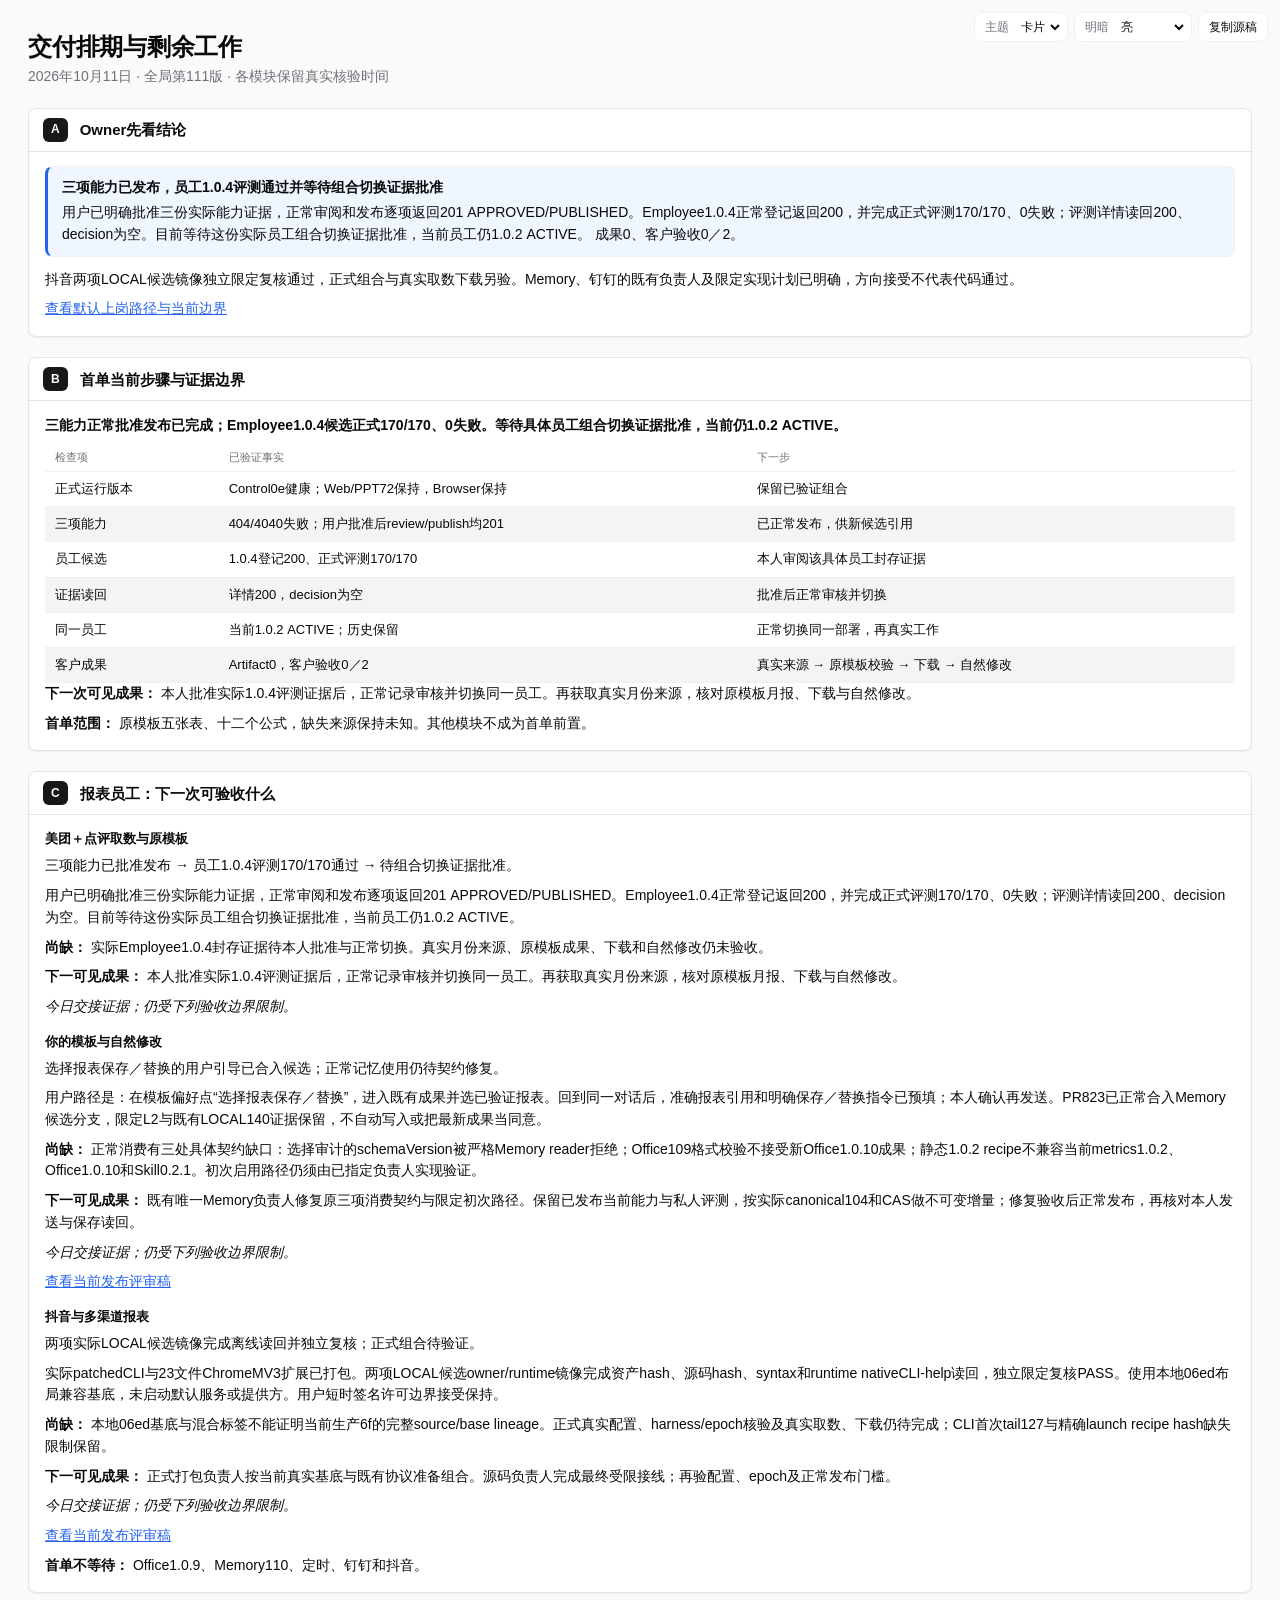
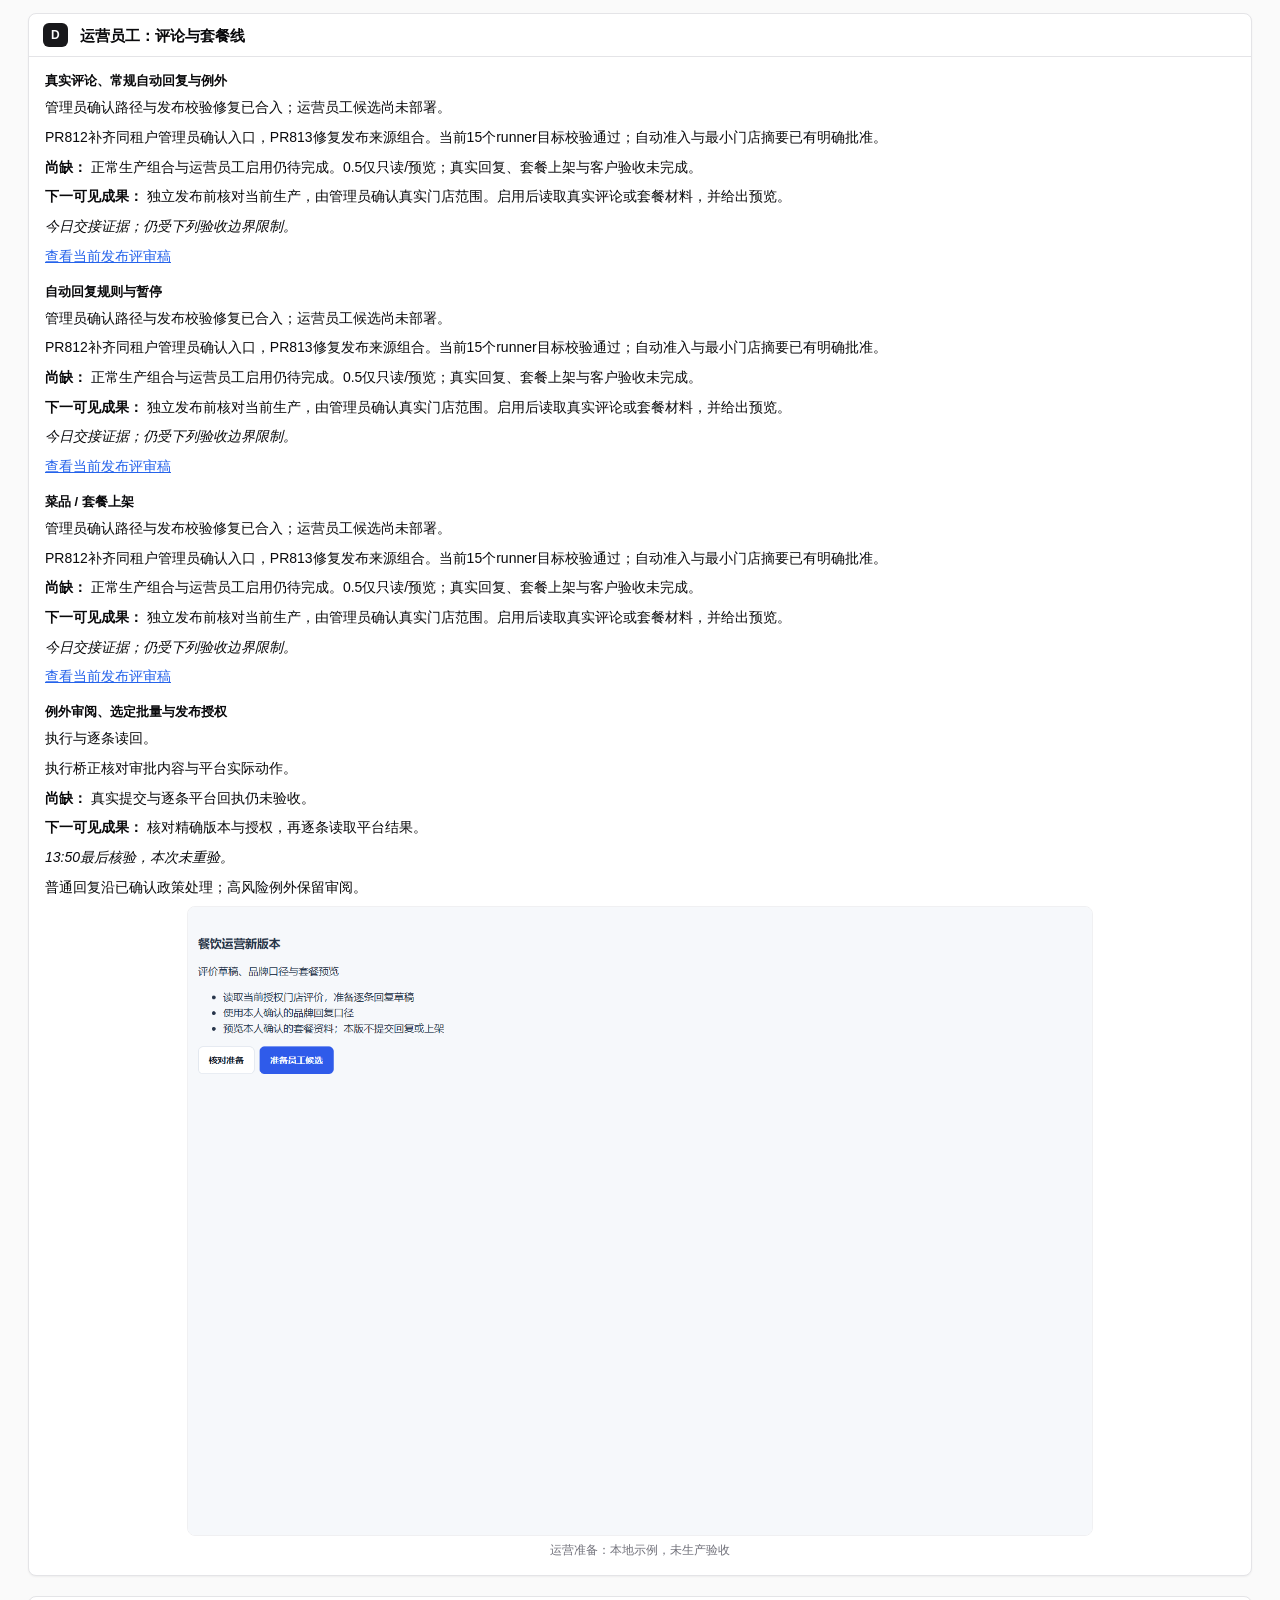
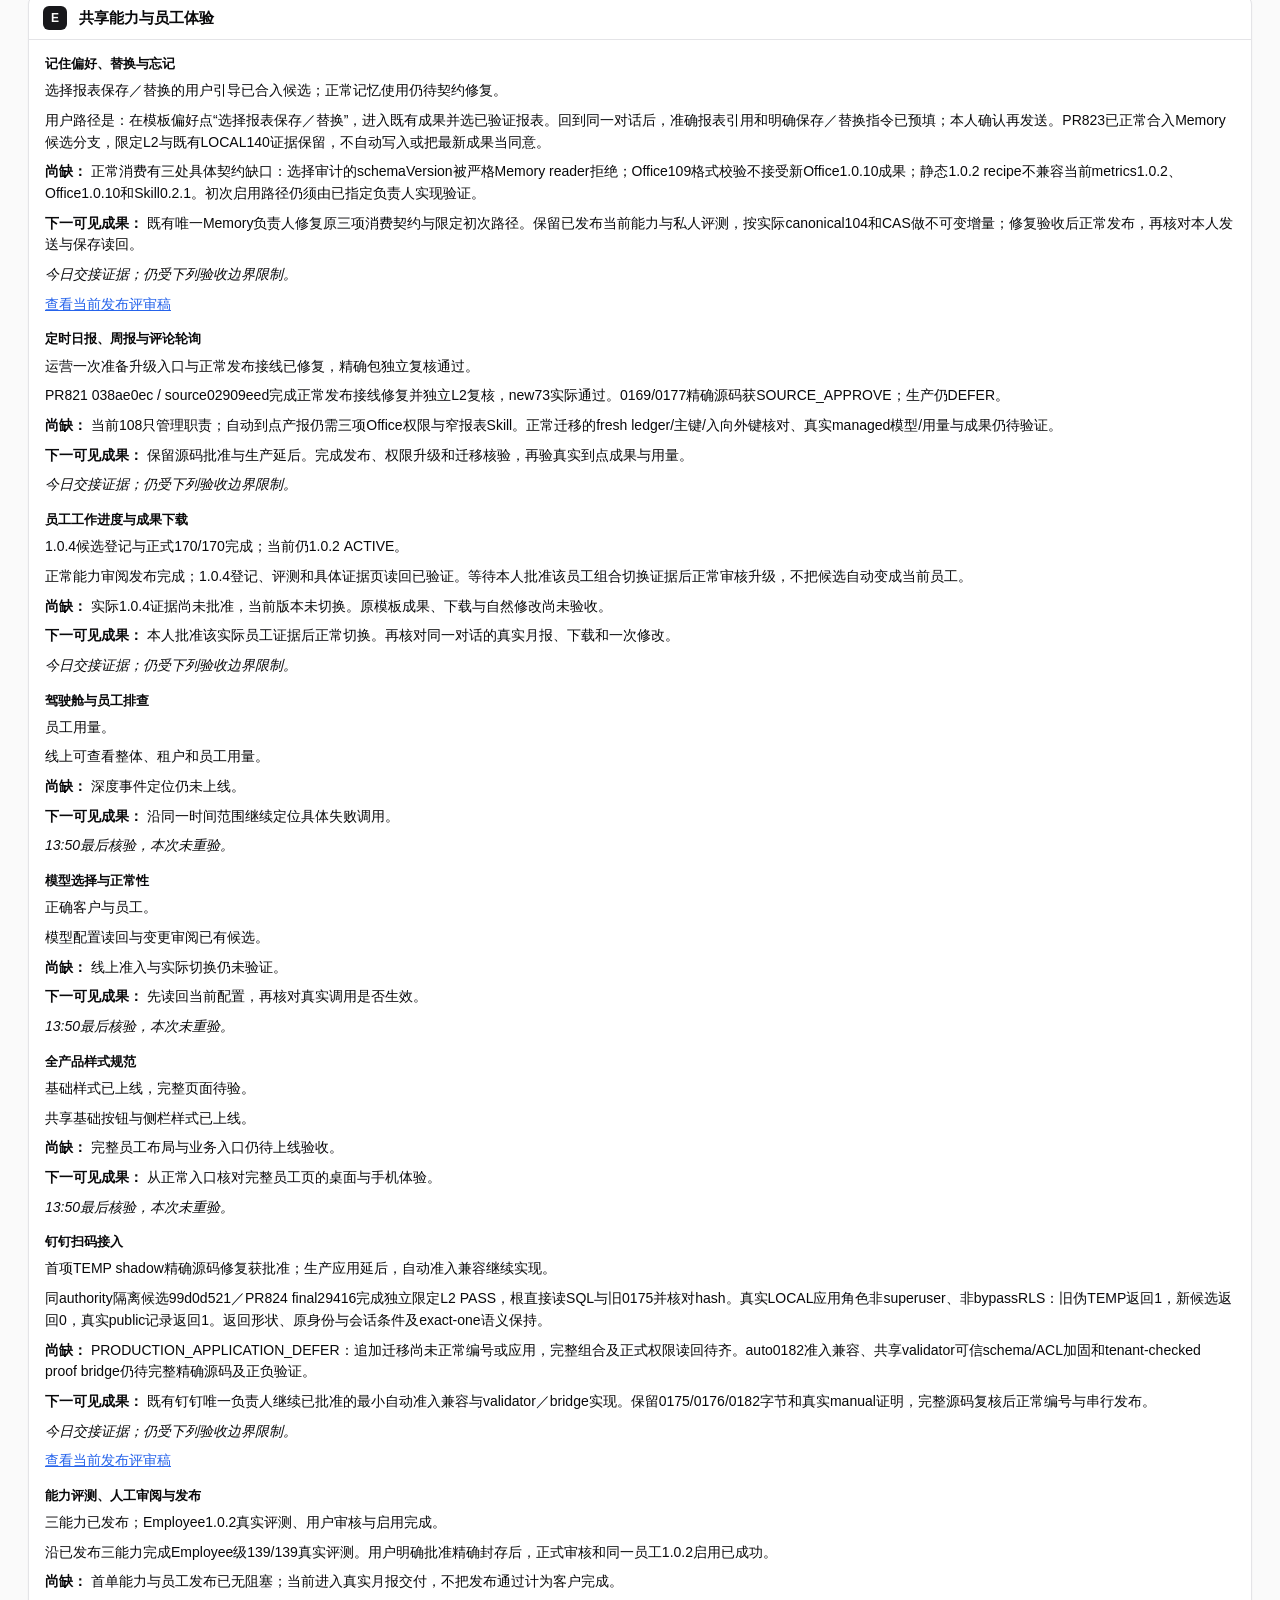
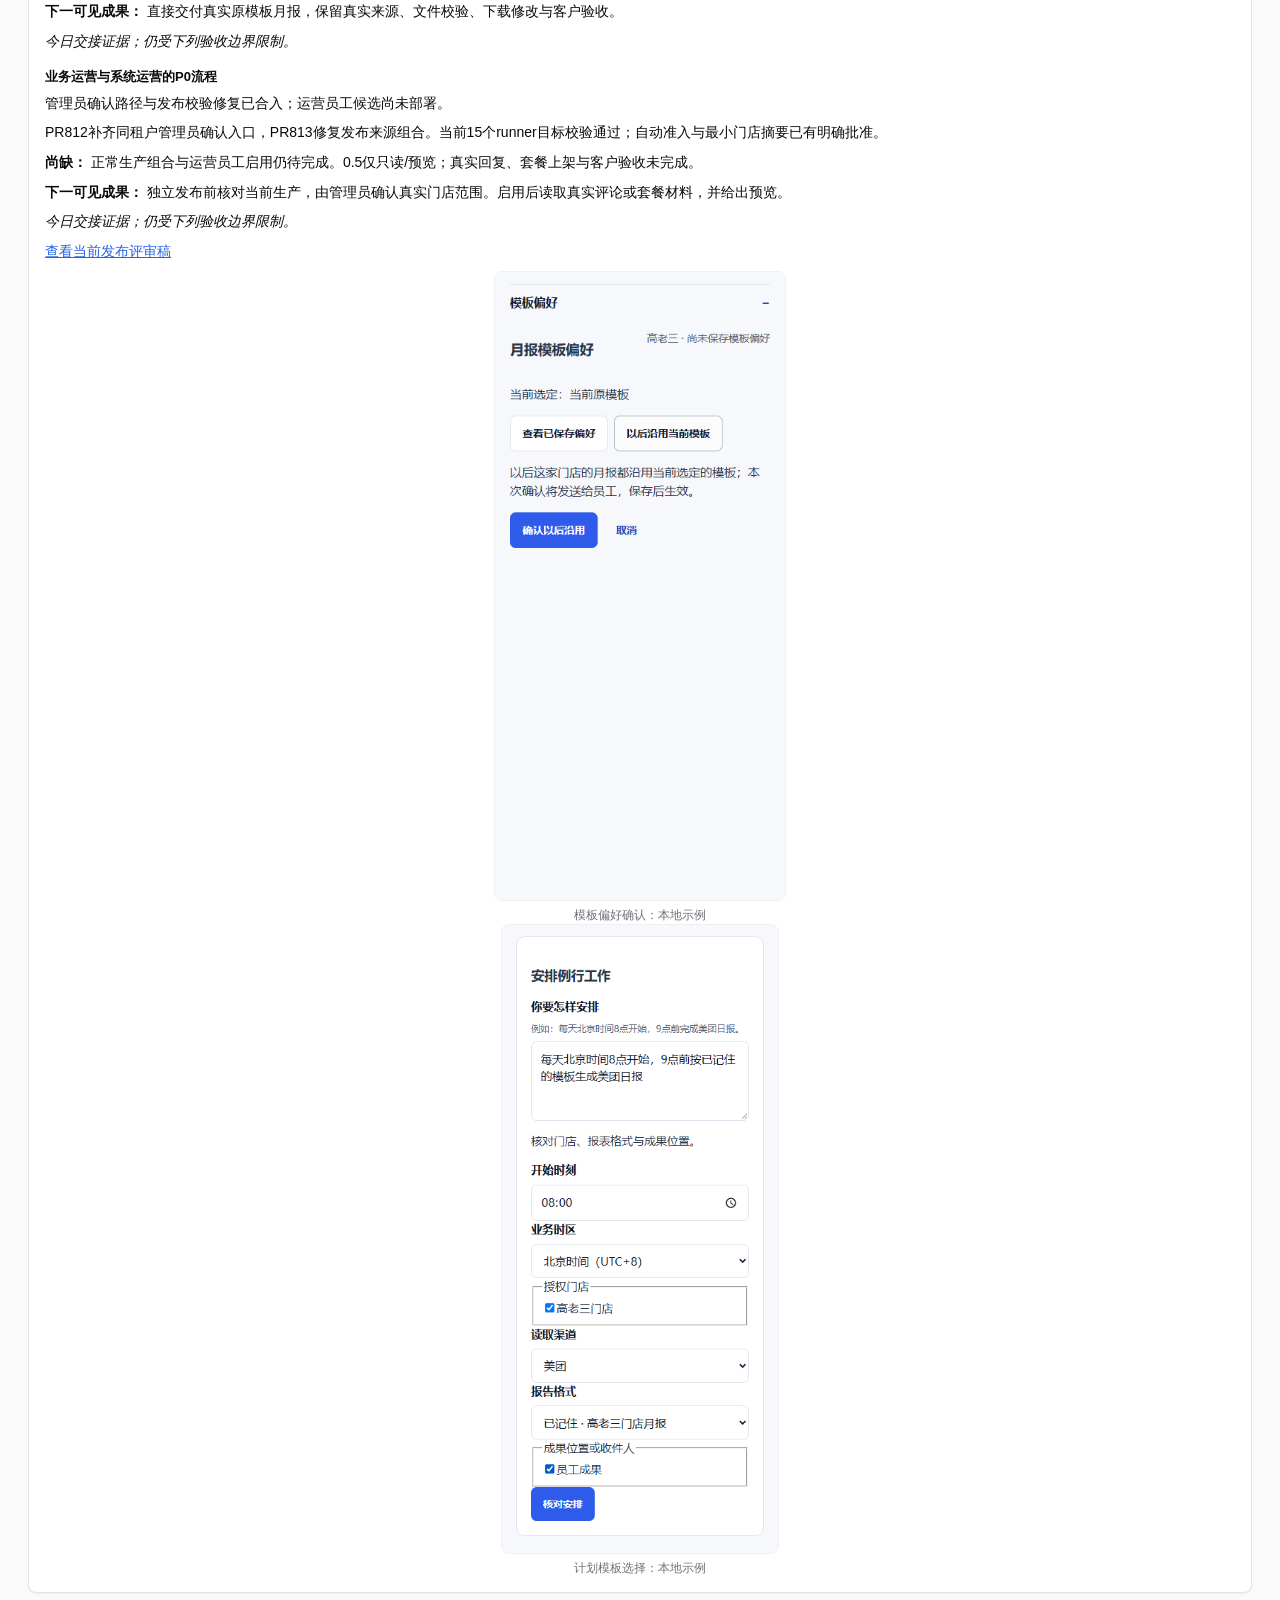
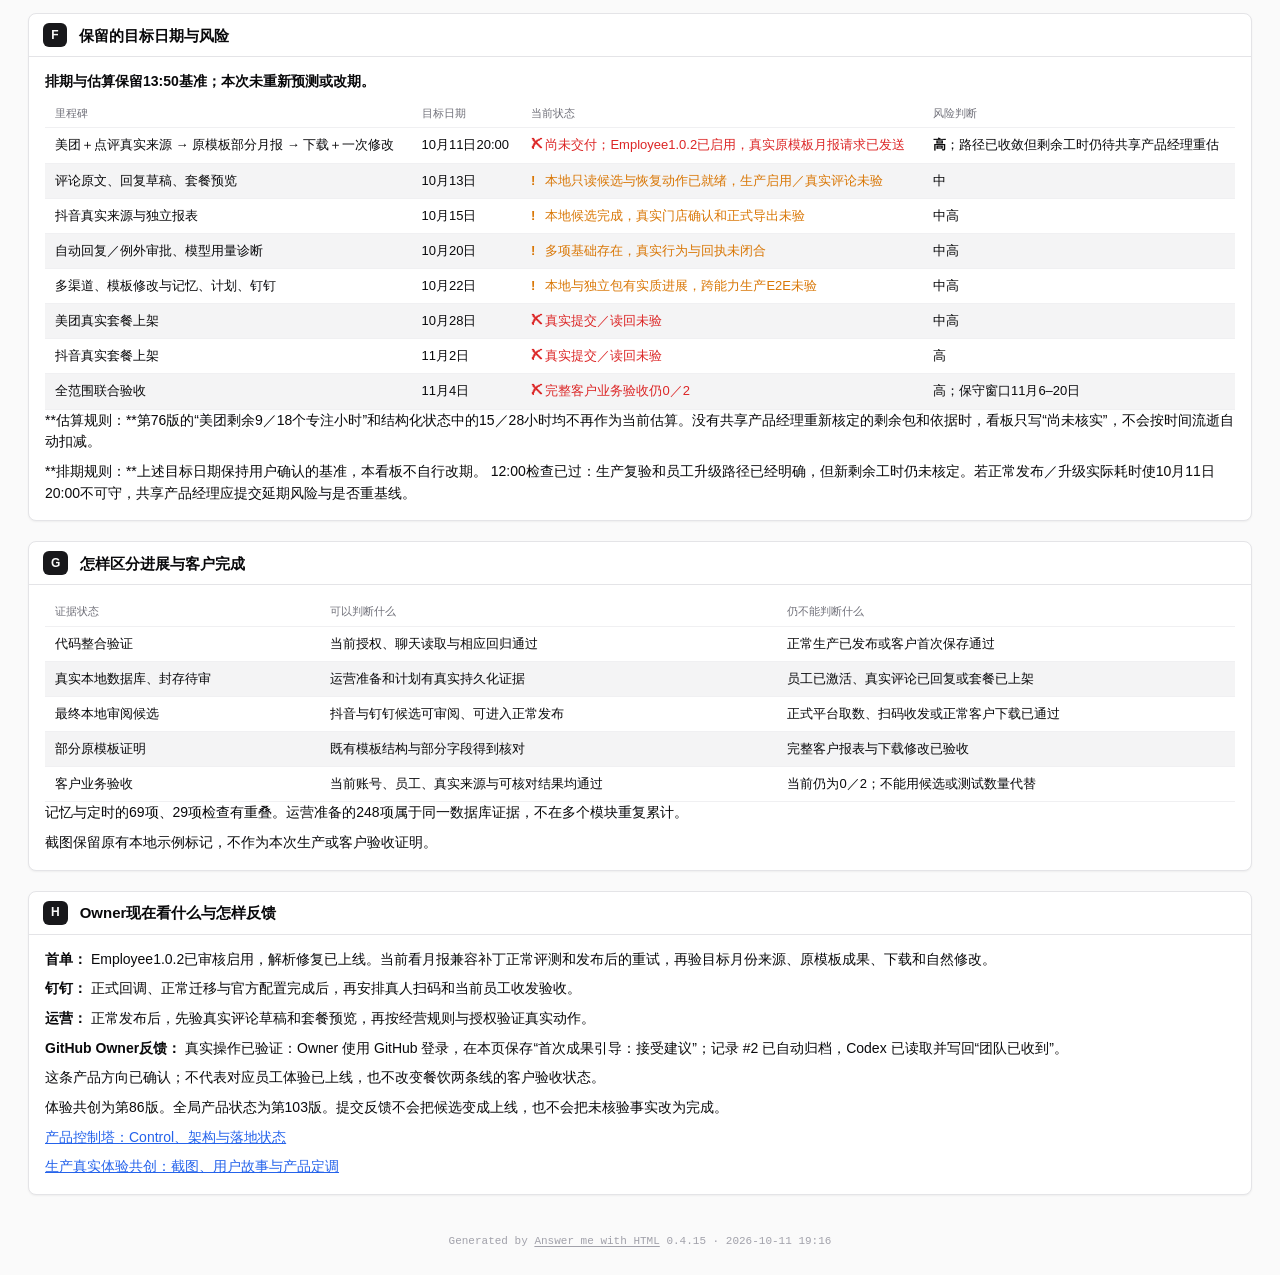
==== index.html @ 0303ddd0 "docs(progress): publish revision 111 merged explicit report-selection user story" ====
<!doctype html>
<html lang="zh-CN" data-theme="shadcn" data-mode="light" data-style="80">
<head>
<meta charset="utf-8">
<meta name="viewport" content="width=device-width, initial-scale=1">
<meta name="generator" content="Answer me with HTML 0.4.15">
<title>交付排期与剩余工作</title>
<style>
html[data-theme="blueprint"], html[data-theme="blueprint"][data-mode="light"] {
  --font-sans: -apple-system, BlinkMacSystemFont, "Segoe UI", "PingFang SC", "Hiragino Sans GB", "Microsoft YaHei", Roboto, "Helvetica Neue", Arial, sans-serif;
  --font-mono: ui-monospace, SFMono-Regular, "JetBrains Mono", Menlo, Consolas, "Liberation Mono", monospace;
  --radius: 0px;
  --shadow: none;
  --bw: 1.5px;
  --head-font: var(--font-sans);
  --bg: #f6f6f3;
  --paper: #ffffff;
  --ink: #16181d;
  --ink-2: #4b5260;
  --ink-3: #8b929e;
  --line: #1d2026;
  --line-2: #d6dae1;
  --fill: #f3f5f8;
  --accent: #1d5fbf;
  --accent-bg: #e4ecf8;
  --ok: #1d5fbf;
  --ok-bg: #e4ecf8;
  --err: #c62828;
  --err-bg: #fbeaea;
  --warn: #a8620a;
  --warn-bg: #fdf3e2;
  --head-bg: #16181d;
  --head-fg: #ffffff;
}
html[data-theme="blueprint"][data-mode="dark"] {
  --bg: #081322;
  --paper: #0d1c31;
  --ink: #e6edf7;
  --ink-2: #a9b8cc;
  --ink-3: #6b7f99;
  --line: #c9d6e8;
  --line-2: #23385a;
  --fill: #12253f;
  --accent: #6ea8ff;
  --accent-bg: #16305a;
  --ok: #6ea8ff;
  --ok-bg: #16305a;
  --err: #ff7070;
  --err-bg: #3b1620;
  --warn: #f0b14a;
  --warn-bg: #3a2a10;
  --head-bg: #e6edf7;
  --head-fg: #081322;
}
@media (prefers-color-scheme: dark) {
html[data-theme="blueprint"][data-mode="auto"] {
  --bg: #081322;
  --paper: #0d1c31;
  --ink: #e6edf7;
  --ink-2: #a9b8cc;
  --ink-3: #6b7f99;
  --line: #c9d6e8;
  --line-2: #23385a;
  --fill: #12253f;
  --accent: #6ea8ff;
  --accent-bg: #16305a;
  --ok: #6ea8ff;
  --ok-bg: #16305a;
  --err: #ff7070;
  --err-bg: #3b1620;
  --warn: #f0b14a;
  --warn-bg: #3a2a10;
  --head-bg: #e6edf7;
  --head-fg: #081322;
}
}

html[data-theme="shadcn"], html[data-theme="shadcn"][data-mode="light"] {
  --font-sans: -apple-system, BlinkMacSystemFont, "Segoe UI", "PingFang SC", "Hiragino Sans GB", "Microsoft YaHei", Roboto, "Helvetica Neue", Arial, sans-serif;
  --font-mono: ui-monospace, SFMono-Regular, "JetBrains Mono", Menlo, Consolas, "Liberation Mono", monospace;
  --radius: 8px;
  --shadow: 0 1px 2px 0 rgba(0,0,0,0.05);
  --bw: 1px;
  --head-font: var(--font-sans);
  --bg: #fafafa;
  --paper: #ffffff;
  --ink: #09090b;
  --ink-2: #71717a;
  --ink-3: #a1a1aa;
  --line: #e4e4e7;
  --line-2: #f0f0f2;
  --fill: #f4f4f5;
  --accent: #2563eb;
  --accent-bg: #eff6ff;
  --ok: #16a34a;
  --ok-bg: #f0fdf4;
  --err: #dc2626;
  --err-bg: #fef2f2;
  --warn: #d97706;
  --warn-bg: #fffbeb;
  --head-bg: #18181b;
  --head-fg: #fafafa;
}
html[data-theme="shadcn"][data-mode="dark"] {
  --bg: #09090b;
  --paper: #121215;
  --ink: #fafafa;
  --ink-2: #a1a1aa;
  --ink-3: #71717a;
  --line: #27272a;
  --line-2: #1c1c1f;
  --fill: #18181b;
  --accent: #60a5fa;
  --accent-bg: #172554;
  --ok: #4ade80;
  --ok-bg: #052e16;
  --err: #f87171;
  --err-bg: #450a0a;
  --warn: #fbbf24;
  --warn-bg: #451a03;
  --head-bg: #fafafa;
  --head-fg: #18181b;
}
@media (prefers-color-scheme: dark) {
html[data-theme="shadcn"][data-mode="auto"] {
  --bg: #09090b;
  --paper: #121215;
  --ink: #fafafa;
  --ink-2: #a1a1aa;
  --ink-3: #71717a;
  --line: #27272a;
  --line-2: #1c1c1f;
  --fill: #18181b;
  --accent: #60a5fa;
  --accent-bg: #172554;
  --ok: #4ade80;
  --ok-bg: #052e16;
  --err: #f87171;
  --err-bg: #450a0a;
  --warn: #fbbf24;
  --warn-bg: #451a03;
  --head-bg: #fafafa;
  --head-fg: #18181b;
}
}

html[data-theme="paper"], html[data-theme="paper"][data-mode="light"] {
  --font-sans: -apple-system, BlinkMacSystemFont, "Segoe UI", "PingFang SC", "Hiragino Sans GB", "Microsoft YaHei", Roboto, "Helvetica Neue", Arial, sans-serif;
  --font-mono: ui-monospace, SFMono-Regular, "JetBrains Mono", Menlo, Consolas, "Liberation Mono", monospace;
  --font-serif: "Iowan Old Style", "Palatino Linotype", Palatino, Georgia, "Songti SC", "STSong", "Noto Serif CJK SC", "Source Han Serif SC", serif;
  --radius: 2px;
  --shadow: none;
  --bw: 1px;
  --head-font: var(--font-serif);
  --bg: #f5f2ea;
  --paper: #fdfbf6;
  --ink: #1f1c17;
  --ink-2: #57514a;
  --ink-3: #8c867b;
  --line: #cbc3b4;
  --line-2: #e5dfd3;
  --fill: #f3eee4;
  --accent: #8c2f1e;
  --accent-bg: #f5e5df;
  --ok: #2e6a3b;
  --ok-bg: #e4efe5;
  --err: #a3251b;
  --err-bg: #f7e3e0;
  --warn: #7f5300;
  --warn-bg: #f6ecd6;
  --head-bg: #1f1c17;
  --head-fg: #fdfbf6;
}
html[data-theme="paper"][data-mode="dark"] {
  --bg: #15130f;
  --paper: #1c1a15;
  --ink: #ebe5d8;
  --ink-2: #b5ad9e;
  --ink-3: #7b7467;
  --line: #4a443a;
  --line-2: #2d2a24;
  --fill: #242119;
  --accent: #e59a7d;
  --accent-bg: #3a2219;
  --ok: #8cc79a;
  --ok-bg: #1c3122;
  --err: #f0928a;
  --err-bg: #3a1d1a;
  --warn: #e3b866;
  --warn-bg: #352a13;
  --head-bg: #ebe5d8;
  --head-fg: #15130f;
}
@media (prefers-color-scheme: dark) {
html[data-theme="paper"][data-mode="auto"] {
  --bg: #15130f;
  --paper: #1c1a15;
  --ink: #ebe5d8;
  --ink-2: #b5ad9e;
  --ink-3: #7b7467;
  --line: #4a443a;
  --line-2: #2d2a24;
  --fill: #242119;
  --accent: #e59a7d;
  --accent-bg: #3a2219;
  --ok: #8cc79a;
  --ok-bg: #1c3122;
  --err: #f0928a;
  --err-bg: #3a1d1a;
  --warn: #e3b866;
  --warn-bg: #352a13;
  --head-bg: #ebe5d8;
  --head-fg: #15130f;
}
}

html:lang(zh-Hant)[data-theme][data-mode], html:lang(zh-TW)[data-theme][data-mode], html:lang(zh-HK)[data-theme][data-mode], html:lang(zh-MO)[data-theme][data-mode] {
  --font-sans: -apple-system, BlinkMacSystemFont, "Segoe UI", "PingFang TC", "Heiti TC", "Microsoft JhengHei", "Noto Sans CJK TC", "Noto Sans TC", "PingFang SC", "Microsoft YaHei", Roboto, "Helvetica Neue", Arial, sans-serif;
}

html:lang(ja)[data-theme][data-mode] {
  --font-sans: -apple-system, BlinkMacSystemFont, "Segoe UI", "Hiragino Sans", "Hiragino Kaku Gothic ProN", "Yu Gothic UI", "Yu Gothic", Meiryo, "Noto Sans CJK JP", "Noto Sans JP", "PingFang SC", "Microsoft YaHei", Roboto, "Helvetica Neue", Arial, sans-serif;
}

/* Answer me with HTML base — uses theme variables only, never hard-coded colors (theme tokens and decorations: themes/<name>.js). Exception: the var() fallbacks of diagrams (flow / sequence) equal the blueprint light tokens, guarded by a test. */
*, *::before, *::after { box-sizing: border-box; }
html, body { margin: 0; padding: 0; }
body {
  background: var(--bg); color: var(--ink);
  font-family: var(--font-sans); font-size: 14px; line-height: 1.55;
  -webkit-font-smoothing: antialiased;
}
code, pre, kbd { font-family: var(--font-mono); }

/* ── Toolbar ─────────────────────────────── */
.am-toolbar {
  position: fixed; top: 12px; right: 12px; z-index: 10; display: flex; gap: 6px;
}
.am-btn {
  font: 12px/1 var(--font-sans); color: var(--ink); background: var(--paper);
  border: 1px solid var(--line-2); border-radius: var(--radius); padding: 7px 10px; cursor: pointer;
}
.am-btn:hover { border-color: var(--ink-3); }
.am-btn:focus-visible { outline: 2px solid var(--accent); outline-offset: 2px; }
/* Theme and mode lists: a label and a native select inside one button-like box */
.am-pick {
  display: flex; align-items: center; gap: 6px; font: 12px/1 var(--font-sans); color: var(--ink-2); background: var(--paper);
  border: 1px solid var(--line-2); border-radius: var(--radius); padding: 0 4px 0 10px;
}
.am-pick:hover { border-color: var(--ink-3); }
.am-pick:focus-within { outline: 2px solid var(--accent); outline-offset: 2px; }
.am-pick select {
  font: inherit; color: var(--ink); background: transparent; border: 0; padding: 6px 2px; cursor: pointer; outline: none;
}
.am-pick option { color: var(--ink); background: var(--paper); }

/* ── Header ───────────────────────────────── */
.am-head { margin: 0 0 20px; padding-right: 300px; }
.am-head h1 { margin: 0; font-size: 24px; line-height: 1.25; letter-spacing: -0.01em; }
.am-sub { margin: 4px 0 0; color: var(--ink-2); }
.am-head-meta { display: flex; flex-wrap: wrap; gap: 6px 18px; margin-top: 10px; font-size: 12px; color: var(--ink-2); }
.am-head-meta b { font-family: var(--font-mono); font-weight: 400; color: var(--ink-3); margin-right: 6px; }
.am-intro { margin-top: 12px; max-width: 80ch; }

/* ── sheet template ────────────────────────── */
.am-sheet { max-width: 1680px; margin: 0 auto; padding: 32px 28px 40px; }
.am-frame { position: relative; }
.am-grid {
  display: grid; grid-template-columns: repeat(var(--cols, 3), minmax(0, 1fr));
  gap: 20px; align-items: start;
}
.am-ruler { display: none; }
.am-ruler span { flex: 1; display: flex; align-items: center; justify-content: center; }
.am-ruler--top, .am-ruler--bottom { left: 18px; right: 18px; height: 18px; }
.am-ruler--top { top: 0; }
.am-ruler--bottom { bottom: 0; }
.am-ruler--left, .am-ruler--right { top: 18px; bottom: 18px; width: 18px; flex-direction: column; }
.am-ruler--left { left: 0; }
.am-ruler--right { right: 0; }
.am-ruler--top span + span, .am-ruler--bottom span + span { border-left: 1px solid var(--line); }
.am-ruler--left span + span, .am-ruler--right span + span { border-top: 1px solid var(--line); }

/* ── Panels ───────────────────────────────── */
.am-panel {
  background: var(--paper); border: var(--bw) solid var(--line); border-radius: var(--radius);
  box-shadow: var(--shadow); min-width: 0; overflow: hidden;
}
.am-panel-head {
  display: flex; align-items: stretch; gap: 0; border-bottom: var(--bw) solid var(--line); min-height: 34px;
}
.am-panel-id {
  display: flex; align-items: center; justify-content: center; min-width: 34px; padding: 0 8px;
  background: var(--head-bg); color: var(--head-fg); font-weight: 600; font-size: 14px;
}
.am-panel-head h2 { margin: 0; padding: 7px 12px; font-size: 15px; font-weight: 600; flex: 1; display: flex; align-items: center; }
.am-panel-meta { align-self: center; padding: 0 12px; font: 11px/1.3 var(--font-mono); color: var(--ink-2); text-align: right; }
.am-panel-body { padding: 14px 16px 16px; }
.am-panel-body > * + * { margin-top: 12px; }

/* ── Markdown body ───────────────────────── */
.am-md > :first-child { margin-top: 0; }
.am-md > :last-child { margin-bottom: 0; }
.am-md p { margin: 0 0 8px; }
.am-md ul, .am-md ol { margin: 0 0 8px; padding-left: 20px; }
.am-md li + li { margin-top: 3px; }
.am-md h3, .am-md h4 { margin: 14px 0 6px; font-size: 13px; }
.am-md a { color: var(--accent); }
.am-md blockquote { margin: 0 0 8px; padding: 2px 12px; border-left: 3px solid var(--line-2); color: var(--ink-2); }
.am-md :not(pre) > code { font-size: 0.9em; background: var(--fill); padding: 1px 5px; border-radius: 4px; }
.am-md hr { border: 0; border-top: 1px solid var(--line-2); margin: 12px 0; }
.am-md table { width: 100%; border-collapse: collapse; font-size: 13px; }
.am-md th {
  text-align: left; font: 11px/1.3 var(--font-mono); color: var(--ink-2); font-weight: 400;
  padding: 6px 10px; border-bottom: 1px solid var(--line-2);
}
/* th { text-align: left } outranks the align attribute from Markdown alignment, so restore right and center columns explicitly. */
.am-md th[align="right"] { text-align: right; }
.am-md th[align="center"] { text-align: center; }
.am-md td { padding: 7px 10px; border-bottom: 1px solid var(--line-2); vertical-align: top; }
.am-md tbody tr:nth-child(even) td { background: var(--fill); }
.am-table-wrap { overflow-x: auto; }
/* Images scale down to the panel and never past 70% of the window height, keeping their shape. */
.am-md img { max-width: 100%; max-height: 70vh; height: auto; }
.am-figure { margin: 0; text-align: center; }
.am-figure img { display: block; margin: 0 auto; border: 1px solid var(--line-2); border-radius: var(--radius); }
.am-figure figcaption { margin-top: 6px; font-size: 12px; line-height: 1.4; color: var(--ink-2); }
.am-code {
  margin: 0; padding: 12px 14px; background: var(--fill); border: 1px solid var(--line-2);
  border-radius: var(--radius); overflow-x: auto; font-size: 12.5px; line-height: 1.5;
}
/* Ask: a decision the reader makes; the suggested option starts selected */
.am-ask { margin: 10px 0; padding: 10px 12px 8px; border: 1px solid var(--line-2); border-radius: var(--radius); background: var(--fill); min-width: 0; }
/* The question floats inside the box, so a long question wraps like text instead of riding on the border */
.am-ask-q { float: left; width: 100%; padding: 0; margin-bottom: 4px; font-weight: 600; }
/* Two columns: the control, then the label, tag and note, which wrap under the label and never under the control */
.am-ask-opt { clear: both; display: grid; grid-template-columns: auto minmax(0, 1fr); column-gap: 8px; align-items: baseline; padding: 5px 2px; cursor: pointer; }
.am-ask-opt input { margin: 0; accent-color: var(--accent); position: relative; top: 2px; }
.am-ask-tag { display: inline-block; font-size: 11px; line-height: 1.5; color: var(--accent); border: 1px solid var(--accent); border-radius: 999px; padding: 0 6px; white-space: nowrap; }
.am-ask-note { display: block; color: var(--ink-2); }
/* Comment box under each panel, and the Reply sheet */
.am-comment-btn {
  display: flex; flex-shrink: 0; align-self: center; margin: 0 6px 0 auto; color: var(--ink-3); background: transparent;
  border: 1px solid transparent; border-radius: var(--radius); padding: 3px; cursor: pointer;
}
.am-panel-meta + .am-comment-btn { margin-left: 0; }
.am-panel:hover .am-comment-btn, .am-comment-btn:focus-visible, .am-comment-btn[aria-expanded="true"] { border-color: var(--line-2); color: var(--ink-2); }
.am-panel .am-comment-btn.am-comment-btn--on { color: var(--accent); border-color: var(--accent); }
.am-panel--bare { position: relative; }
.am-panel--bare > .am-comment-btn { position: absolute; top: 4px; right: 0; }
.am-comment { padding: 0 14px 12px; }
.am-comment textarea, .am-reply textarea {
  width: 100%; font: 13px/1.5 var(--font-sans); color: var(--ink); background: var(--paper);
  border: 1px solid var(--line-2); border-radius: var(--radius); padding: 8px 10px; resize: vertical;
}
.am-comment textarea:focus-visible, .am-reply textarea:focus-visible { outline: 2px solid var(--accent); outline-offset: 1px; }
.am-btn--reply { color: var(--paper); background: var(--ink); border-color: var(--ink); }
.am-btn--reply:hover { opacity: .88; }
.am-reply {
  width: min(640px, calc(100vw - 32px)); padding: 16px; color: var(--ink); background: var(--paper);
  border: 1px solid var(--line-2); border-radius: var(--radius); box-shadow: 0 12px 40px rgba(0,0,0,.25);
}
.am-reply::backdrop { background: rgba(0,0,0,.35); }
.am-reply-head { display: flex; flex-wrap: wrap; align-items: baseline; gap: 4px 10px; margin-bottom: 10px; }
.am-reply-head span { color: var(--ink-2); font-size: 13px; }
.am-reply textarea { font-family: var(--font-mono); font-size: 12.5px; }
.am-reply-actions { display: flex; justify-content: flex-end; gap: 8px; margin-top: 10px; }
.am-reply .am-btn:disabled { opacity: .5; cursor: default; }
/* Code block: a header (title or path:lines, language, copy), then one span per line; numbered blocks show the line number in a gutter */
.am-codeblock { margin: 10px 0; min-width: 0; }
.am-codeblock .am-code { border-top-left-radius: 0; border-top-right-radius: 0; padding: 10px 0; }
.am-code-head {
  display: flex; align-items: center; gap: 8px; padding: 5px 6px 5px 12px; font: 12px/1.3 var(--font-sans); color: var(--ink-2);
  background: var(--paper); border: 1px solid var(--line-2); border-bottom: 0; border-radius: var(--radius) var(--radius) 0 0;
}
.am-code-title { font-family: var(--font-mono); overflow: hidden; text-overflow: ellipsis; white-space: nowrap; min-width: 0; }
.am-code-lang { margin-left: auto; color: var(--ink-3); text-transform: lowercase; }
.am-code-copy { font: 12px/1 var(--font-sans); color: var(--ink-2); background: transparent; border: 1px solid var(--line-2); border-radius: var(--radius); padding: 4px 8px; cursor: pointer; margin-left: auto; }
.am-code-lang + .am-code-copy { margin-left: 0; }
.am-code-copy:hover { border-color: var(--ink-3); color: var(--ink); }
.am-code-copy:focus-visible { outline: 2px solid var(--accent); outline-offset: 2px; }
.am-code code { display: block; min-width: max-content; }
.am-ln { display: block; padding: 0 14px; min-height: 1.5em; white-space: pre; }
.am-ln--hl { background: var(--accent-bg); box-shadow: inset 3px 0 0 var(--accent); }
.am-code--num .am-ln::before {
  content: attr(data-n); display: inline-block; width: 3.5ch; margin-right: 12px; text-align: right; color: var(--ink-3);
  user-select: none; -webkit-user-select: none;
}

/* ── Status badges ok / no / warn ──────────────── */
.am-status { white-space: nowrap; font-weight: 500; }
.am-status--ok { color: var(--ok); }
.am-status--no { color: var(--err); }
.am-status--warn { color: var(--warn); }
.am-status-icon { display: inline-block; width: 1.1em; font-weight: 700; }

/* ── callout ─────────────────────────────── */
.am-callout {
  border: 1px solid var(--line-2); border-left: 3px solid var(--accent); background: var(--accent-bg);
  padding: 10px 14px; border-radius: var(--radius);
}
.am-callout--ok { border-left-color: var(--ok); background: var(--ok-bg); }
.am-callout--warn { border-left-color: var(--warn); background: var(--warn-bg); }
.am-callout--err { border-left-color: var(--err); background: var(--err-bg); }
.am-callout-title { font-weight: 600; margin-bottom: 4px; }

/* ── kv title block ─────────────────────────── */
.am-kv {
  display: grid; grid-template-columns: repeat(var(--kv-cols, 2), minmax(0, 1fr)); margin: 0;
  border-top: var(--bw) solid var(--line); border-left: var(--bw) solid var(--line);
}
.am-kv-cell { border-right: var(--bw) solid var(--line); border-bottom: var(--bw) solid var(--line); padding: 6px 10px 8px; min-width: 0; }
.am-kv-cell--wide { grid-column: 1 / -1; }
.am-kv dt { font: 11px/1.4 var(--font-mono); color: var(--ink-2); }
.am-kv dd { margin: 2px 0 0; font-size: 14px; font-weight: 500; overflow-wrap: anywhere; }
.am-kv-cell--wide dd { font-size: 17px; font-weight: 600; }

/* ── timeline ────────────────────────────── */
.am-timeline { list-style: none; margin: 0; padding: 0; }
.am-timeline--h { display: grid; grid-template-columns: repeat(var(--n, 1), minmax(0, 1fr)); padding-top: 4px; }
.am-timeline--h li { position: relative; text-align: center; padding: 0 6px; }
.am-timeline--h li::before {
  content: ""; position: absolute; top: 31px; left: 0; right: 0; border-top: var(--bw) solid var(--line);
}
.am-timeline--h li:first-child::before { left: 50%; }
.am-timeline--h li:last-child::before { right: 50%; }
.am-tl-when { display: block; font-size: 15px; font-weight: 500; height: 24px; }
.am-tl-dot {
  position: relative; display: block; width: 11px; height: 11px; margin: 2px auto 8px;
  border: var(--bw) solid var(--line); border-radius: 50%; background: var(--paper);
}
.am-tl-item--hi .am-tl-dot { background: var(--accent); border-color: var(--accent); }
.am-tl-title { display: block; font-size: 12.5px; font-weight: 500; }
.am-tl-text { display: block; font-size: 12px; color: var(--ink-2); line-height: 1.45; }
.am-timeline--v li { position: relative; padding: 0 0 14px 22px; }
.am-timeline--v li::before { content: ""; position: absolute; left: 5px; top: 6px; bottom: -6px; border-left: var(--bw) solid var(--line-2); }
.am-timeline--v li:last-child::before { display: none; }
.am-timeline--v .am-tl-dot { position: absolute; left: 0; top: 4px; margin: 0; }
.am-timeline--v .am-tl-when { display: inline; height: auto; font: 12px var(--font-mono); color: var(--ink-2); margin-right: 8px; }
.am-timeline--v .am-tl-title { display: inline; font-size: 14px; }
.am-timeline--v .am-tl-text { margin-top: 2px; }

/* ── annot sentence notes ──────────────────────── */
.am-annot + .am-annot { border-top: 1px solid var(--line-2); padding-top: 12px; }
.am-annot-head { display: flex; justify-content: space-between; gap: 12px; font-size: 13px; font-weight: 600; margin-bottom: 8px; }
.am-annot-meta { font: 11px var(--font-mono); font-weight: 400; color: var(--ink-2); }
.am-annot-scroll { overflow-x: auto; }
.am-annot-line {
  position: relative; display: inline-block; white-space: pre; font: 14px/1.6 var(--font-mono);
  padding-bottom: calc(var(--rows, 0) * 17px + 14px);
}
.am-annot-line--wrap { display: block; white-space: normal; padding-bottom: 10px; }
.am-annot-line--wrap .am-seg { white-space: nowrap; }
.am-seg { position: relative; }
.am-seg::after {
  content: ""; position: absolute; left: 1px; right: 1px; top: calc(100% + 1px); height: 5px;
  border: 1px solid var(--accent); border-top: 0;
}
.am-seg-n {
  position: absolute; left: 0; top: calc(100% + 8px + var(--row, 0) * 17px);
  font: 11px/16px var(--font-sans); color: var(--accent); white-space: nowrap;
}
.am-seg--err { color: var(--err); }
.am-seg--err::after { border-color: var(--err); }
.am-seg--err .am-seg-n { color: var(--err); }
.am-annot-caption { font-size: 12px; color: var(--ink-2); }

/* ── limits bars ───────────────────────── */
.am-lim + .am-lim { margin-top: 14px; }
.am-lim-head { display: flex; justify-content: space-between; gap: 12px; font-size: 13px; margin-bottom: 4px; }
.am-lim-val { font: 12px var(--font-mono); color: var(--accent); white-space: nowrap; }
.am-lim-track { position: relative; height: 12px; border: 1px solid var(--line-2); background: var(--fill); border-radius: calc(var(--radius) / 2); }
.am-lim-fill { position: absolute; left: 0; top: 0; bottom: 0; background: var(--accent-bg); border-right: 1px solid var(--accent); }
.am-lim-mark { position: absolute; top: -4px; bottom: -4px; border-left: 2px solid var(--accent); }
.am-lim.is-over .am-lim-fill { background: var(--err-bg); border-right-color: var(--err); }
.am-lim.is-over .am-lim-val { color: var(--err); }
.am-lim-ticks { position: relative; height: 16px; font: 10px/16px var(--font-mono); color: var(--ink-3); }
.am-lim-ticks span { position: absolute; transform: translateX(-50%); }
.am-lim-ticks span:first-child { transform: none; }
.am-lim-note { font-size: 11px; color: var(--ink-2); margin-left: 6px; }

/* ── tree ─────────────────────────── */
.am-tree { font-size: 13px; }
.am-tree-root { display: flex; justify-content: center; position: relative; padding-bottom: 18px; }
.am-tree-root::after { content: ""; position: absolute; bottom: 0; left: 50%; height: 18px; border-left: var(--bw) solid var(--line); }
.am-tree-root--solo { padding-bottom: 12px; }
.am-tree-root--solo::after { display: none; }
.am-tree-box {
  border: var(--bw) solid var(--line); background: var(--paper); padding: 6px 14px; text-align: center;
  border-radius: var(--radius); font-weight: 600;
}
.am-tree-box small { display: block; font-weight: 400; color: var(--ink-2); font-size: 12px; }
.am-tree-box--root { background: var(--accent-bg); font-size: 15px; padding: 8px 28px; }
.am-tree-cols { display: grid; grid-template-columns: repeat(var(--n, 1), minmax(0, 1fr)); }
.am-tree-col { position: relative; padding: 18px 8px 0; min-width: 0; }
.am-tree-col::before { content: ""; position: absolute; top: 0; left: 0; right: 0; border-top: var(--bw) solid var(--line); }
.am-tree-col:first-child::before { left: 50%; }
.am-tree-col:last-child::before { right: 50%; }
.am-tree-col::after { content: ""; position: absolute; top: 0; left: 50%; height: 18px; border-left: var(--bw) solid var(--line); }
.am-tree-list, .am-tree-list ul { list-style: none; margin: 0; padding: 0; }
.am-tree-col > .am-tree-list { margin: 8px 0 0 14px; }
.am-tree-list ul { margin-left: 16px; }
.am-tree-list li { position: relative; padding: 3px 0 3px 18px; }
.am-tree-list li::before { content: ""; position: absolute; left: 0; top: 0.95em; width: 12px; border-top: 1px solid var(--ink-3); }
.am-tree-list li::after { content: ""; position: absolute; left: 0; top: 0; bottom: 0; border-left: 1px solid var(--ink-3); }
.am-tree-list li:last-child::after { bottom: auto; height: 0.95em; }
.am-tree-tag { font: 11px var(--font-mono); color: var(--ink-3); margin-right: 4px; }
.am-tree code { font: 12px var(--font-mono); }
.am-tree-sub { display: block; font-size: 11.5px; color: var(--ink-2); }
.am-tree-hi > .am-tree-label { color: var(--accent); font-weight: 600; }

/* ── Diagrams (flow / sequence) ───────────────── */
.am-diagram { margin: 0; overflow-x: auto; text-align: center; }
/* Embedded previews can lose html[data-theme]; the fallbacks keep diagrams readable, and defined theme variables still win. */
.am-diagram svg { max-width: 100%; height: auto; font-family: var(--font-sans, sans-serif); }
.am-diagram text { fill: var(--ink, #16181d); font-size: 13px; }
.am-node-shape { fill: var(--paper, #ffffff); stroke: var(--line, #1d2026); stroke-width: var(--bw, 1.5px); }
.am-node--hi .am-node-shape { fill: var(--accent-bg, #e4ecf8); stroke: var(--accent, #1d5fbf); }
.am-node--hi text { fill: var(--accent, #1d5fbf); font-weight: 600; }
.am-edge { fill: none; stroke: var(--ink-2, #4b5260); stroke-width: 1.3; }
.am-edge--dashed { stroke-dasharray: 5 4; }
.am-arrow { fill: var(--ink-2, #4b5260); }
.am-edge-label rect { fill: var(--paper, #ffffff); }
.am-diagram .am-edge-label text { fill: var(--accent, #1d5fbf); font-size: 11.5px; }
.am-cluster { fill: var(--fill, #f3f5f8); stroke: var(--line-2, #d6dae1); stroke-width: 1; stroke-dasharray: 4 3; }
.am-diagram .am-cluster-label { fill: var(--ink-2, #4b5260); font: 11px var(--font-mono, monospace); }
.am-lifeline { stroke: var(--ink-3, #8b929e); stroke-width: 1; stroke-dasharray: 4 4; }
.am-actor { fill: var(--paper, #ffffff); stroke: var(--line, #1d2026); stroke-width: var(--bw, 1.5px); }
.am-note { fill: var(--warn-bg, #fdf3e2); stroke: var(--warn, #a8620a); stroke-width: 1; }
.am-diagram .am-step { fill: var(--ink-3, #8b929e); font: 10px var(--font-mono, monospace); }

.am-diagram-expand {
  /* In flow and sticky: it sits at the right edge and stays in view when the diagram scrolls sideways.
     It takes its own row above the drawing, so it never covers a node at the top-right corner of the drawing. */
  position: sticky; left: calc(100% - 36px); z-index: 2;
  display: flex; align-items: center; justify-content: center;
  width: 28px; height: 28px; padding: 0; margin: 0 8px 4px auto;
  color: var(--ink-2); background: var(--paper);
  border: var(--bw, 1px) solid var(--line-2); border-radius: var(--radius);
  cursor: pointer; opacity: 0.72;
  transition: opacity 0.15s, color 0.15s, border-color 0.15s, background 0.15s;
}
.am-diagram:hover .am-diagram-expand,
.am-diagram-expand:focus-visible { opacity: 1; }
.am-diagram-expand:hover {
  opacity: 1; color: var(--ink); border-color: var(--accent); background: var(--fill);
}
.am-diagram-expand:focus-visible { outline: 2px solid var(--accent); outline-offset: 1px; }

/* ── Diagram Lightbox and Pan-Zoom Viewer ─────────── */
.am-lightbox {
  position: fixed; inset: 0; z-index: 1000;
  display: flex; flex-direction: column;
  touch-action: none;
}
.am-lightbox[hidden] { display: none !important; }

.am-lightbox-backdrop {
  position: absolute; inset: 0;
  background: rgba(0, 0, 0, 0.72);
  backdrop-filter: blur(6px);
  -webkit-backdrop-filter: blur(6px);
}

.am-lightbox-header {
  position: absolute; top: 12px; left: 24px; right: 24px; height: 36px;
  display: flex; align-items: center; justify-content: space-between;
  z-index: 10; pointer-events: none;
}
.am-lightbox-title {
  display: inline-flex; align-items: center; gap: 8px;
  color: rgba(255, 255, 255, 0.92);
  font: 13px/1 var(--font-sans, sans-serif); font-weight: 500;
  text-shadow: 0 1px 3px rgba(0, 0, 0, 0.6);
  pointer-events: auto;
  overflow: hidden; text-overflow: ellipsis; white-space: nowrap; max-width: 60vw;
}
.am-lightbox-title svg { stroke: rgba(255, 255, 255, 0.85); flex-shrink: 0; }
.am-lightbox-actions {
  display: flex; align-items: center; gap: 8px; pointer-events: auto;
}
.am-lightbox-close {
  width: 32px; height: 32px;
  background: var(--paper);
  border: var(--bw, 1px) solid var(--line-2);
  border-radius: 50%;
  color: var(--ink);
  font-size: 15px; line-height: 1;
  cursor: pointer;
  display: flex; align-items: center; justify-content: center;
  box-shadow: 0 4px 12px rgba(0, 0, 0, 0.25);
  transition: background 0.15s, color 0.15s, transform 0.15s, border-color 0.15s;
}
.am-lightbox-close:hover {
  color: var(--accent); border-color: var(--accent); background: var(--fill); transform: scale(1.05);
}
.am-lightbox-close:focus-visible { outline: 2px solid var(--accent); outline-offset: 1px; }

.am-lightbox-stage {
  position: absolute;
  top: 54px; bottom: 20px; left: 24px; right: 24px;
  background: var(--paper);
  border: var(--bw, 1px) solid var(--line-2);
  border-radius: max(var(--radius), 14px);
  box-shadow: 0 24px 64px rgba(0, 0, 0, 0.45);
  overflow: hidden;
  cursor: grab;
  user-select: none;
  -webkit-user-select: none;
}
.am-lightbox-stage.am-panning { cursor: grabbing; }

.am-lightbox-canvas {
  position: absolute; left: 0; top: 0;
  transform-origin: 0 0;
  will-change: transform;
  pointer-events: none;
}
.am-lightbox-canvas svg {
  max-width: none !important;
  max-height: none !important;
  display: block;
  font-family: var(--font-sans, sans-serif);
}

/* ── doc template ────────────────────────── */
.am-doc { max-width: 1120px; margin: 0 auto; padding: 40px 28px 64px; }
.am-doc-layout { display: grid; grid-template-columns: 200px minmax(0, 1fr); gap: 32px; align-items: start; }
.am-doc-layout--notoc { grid-template-columns: minmax(0, 1fr); max-width: 860px; }
.am-toc { position: sticky; top: 24px; font-size: 13px; }
.am-toc a { display: block; color: var(--ink-2); text-decoration: none; padding: 4px 0 4px 10px; border-left: 2px solid var(--line-2); }
.am-toc a:hover { color: var(--ink); border-left-color: var(--accent); }
.am-doc-body > .am-panel + .am-panel { margin-top: 20px; }

/* ── Responsive and print ─────────────────────────── */
@media (max-width: 1100px) {
  .am-grid { grid-template-columns: repeat(2, minmax(0, 1fr)); }
  .am-grid > .am-panel { grid-column: auto !important; }
  .am-grid > .am-panel.am-span-wide { grid-column: 1 / -1 !important; }
}
@media (max-width: 760px) {
  .am-sheet, .am-doc { padding: 56px 12px 24px; }
  .am-head { padding-right: 0; }
  .am-grid { grid-template-columns: minmax(0, 1fr); }
  .am-grid > .am-panel.am-span-wide { grid-column: auto !important; }
  .am-doc-layout { grid-template-columns: minmax(0, 1fr); }
  .am-toc { position: static; }
  /* A horizontal timeline is too narrow to read here: lay it out like timeline v (line and dots on the left, text on the right). */
  .am-timeline--h { display: block; padding-top: 0; }
  .am-timeline--h li { text-align: left; padding: 0 0 14px 22px; }
  .am-timeline--h li::before, .am-timeline--h li:first-child::before {
    top: 6px; bottom: -6px; left: 5px; right: auto; border-top: 0; border-left: var(--bw) solid var(--line-2);
  }
  .am-timeline--h li:last-child::before { display: none; }
  .am-timeline--h .am-tl-dot { position: absolute; left: 0; top: 4px; margin: 0; }
  .am-timeline--h .am-tl-when { display: inline; height: auto; font: 12px var(--font-mono); color: var(--ink-2); margin-right: 8px; }
  .am-timeline--h .am-tl-title { display: inline; font-size: 14px; }
  .am-timeline--h .am-tl-text { margin-top: 2px; }
  .am-tree-cols { grid-template-columns: minmax(0, 1fr); }
  /* Tables and diagrams keep their size: the wrapper scrolls horizontally when they overflow. */
  .am-md th, .am-md td { min-width: 6em; }
  .am-diagram svg { max-width: none; }
  .am-lightbox-header { top: 8px; left: 12px; right: 12px; }
  .am-lightbox-stage { top: 46px; bottom: 12px; left: 12px; right: 12px; border-radius: max(var(--radius), 10px); }
}
.am-colophon { text-align: center; padding: 0 0 28px; font: 11px var(--font-mono); color: var(--ink-3); }
.am-colophon a { color: inherit; text-decoration: underline; text-underline-offset: 2px; }

@media print {
  .am-toolbar, .am-diagram-expand, .am-lightbox, .am-code-copy, .am-comment-btn, .am-comment, .am-reply { display: none !important; }
  body { background: var(--paper); }
  .am-panel { break-inside: avoid; box-shadow: none; }
}
.am-panel--bare { border: 0; background: transparent; box-shadow: none; }
.am-panel--bare > .am-panel-body { padding: 0; }
.am-panel--bare .am-kv { background: var(--paper); }


html[data-theme="blueprint"] .am-frame { border: 1px solid var(--line); padding: 30px; }
html[data-theme="blueprint"] .am-frame::before {
  content: ""; position: absolute; inset: 18px; border: 1px solid var(--line); pointer-events: none;
}
html[data-theme="blueprint"] .am-ruler {
  display: flex; position: absolute; font: 10px/1 var(--font-mono); color: var(--ink-3);
}
@media (max-width: 760px) {
  html[data-theme="blueprint"] .am-frame { padding: 0; border: 0; }
  html[data-theme="blueprint"] .am-frame::before, html[data-theme="blueprint"] .am-ruler { display: none; }
}

html[data-theme="shadcn"] .am-panel-id { border-radius: 6px; min-width: 24px; height: 24px; margin: 9px 0 9px 14px; font-size: 12px; }
html[data-theme="shadcn"] .am-panel-head { border-bottom-width: 1px; }
html[data-theme="shadcn"] .am-kv { border-color: var(--line); border-radius: var(--radius); overflow: hidden; }

html[data-theme="paper"]:lang(zh-Hant)[data-mode], html[data-theme="paper"]:lang(zh-TW)[data-mode], html[data-theme="paper"]:lang(zh-HK)[data-mode], html[data-theme="paper"]:lang(zh-MO)[data-mode] { --font-serif: "Iowan Old Style", Palatino, Georgia, "Songti TC", "PMingLiU", "MingLiU", "Noto Serif CJK TC", "Noto Serif TC", "Source Han Serif TC", "Songti SC", serif; }
html[data-theme="paper"]:lang(ja)[data-mode] { --font-serif: "Iowan Old Style", Palatino, Georgia, "Hiragino Mincho ProN", "Yu Mincho", "Noto Serif CJK JP", "Noto Serif JP", "Songti SC", serif; }
html[data-theme="paper"] .am-head h1, html[data-theme="paper"] .am-panel-head h2, html[data-theme="paper"] .am-md, html[data-theme="paper"] .am-intro, html[data-theme="paper"] .am-callout { font-family: var(--font-serif); }
html[data-theme="paper"] .am-head h1 { font-weight: 600; letter-spacing: 0; }
html[data-theme="paper"] .am-md p, html[data-theme="paper"] .am-md li, html[data-theme="paper"] .am-md blockquote, html[data-theme="paper"] .am-intro { font-size: 15.5px; line-height: 1.75; }
html[data-theme="paper"] .am-md p { margin-bottom: 12px; }
html[data-theme="paper"] .am-md table { font-family: var(--font-sans); }
</style>
<style>[data-am="reply"],.am-comment-btn,.am-comment,.am-reply{display:none!important}</style></head>
<body>
<div class="am-toolbar" data-am-root-lang="zh-CN" data-am-root-theme="shadcn" data-am-root-mode="light" data-am-root-style="80">
<label class="am-pick">主题<select data-am="theme"><option value="blueprint">图纸</option><option value="shadcn" selected>卡片</option><option value="paper">纸张</option></select></label>
<label class="am-pick">明暗<select data-am="mode"><option value="auto">跟随系统</option><option value="light" selected>亮</option><option value="dark">暗</option></select></label>
<button class="am-btn am-btn--reply" type="button" data-am="reply" data-ui="{&quot;button&quot;:&quot;回复&quot;,&quot;comment&quot;:&quot;评论&quot;,&quot;commentHint&quot;:&quot;对这个面板的意见&quot;,&quot;title&quot;:&quot;你的回复&quot;,&quot;hint&quot;:&quot;复制后粘贴到对话里。&quot;,&quot;copy&quot;:&quot;复制回复&quot;,&quot;close&quot;:&quot;关闭&quot;,&quot;suggested&quot;:&quot;建议&quot;,&quot;empty&quot;:&quot;先选择选项，或在面板上写评论。&quot;,&quot;decisions&quot;:&quot;决定&quot;,&quot;comments&quot;:&quot;评论&quot;,&quot;confirmed&quot;:&quot;确认了建议&quot;,&quot;untouched&quot;:&quot;未作答，保留建议&quot;,&quot;was&quot;:&quot;原为&quot;,&quot;typed&quot;:&quot;以 \&quot;&gt;\&quot; 开头的行是读者输入的文字。&quot;,&quot;done&quot;:&quot;已复制 ✓&quot;}">回复</button>
<button class="am-btn" type="button" data-am="copy" data-done="已复制 ✓">复制源稿</button>
</div>
<main class="am-sheet">
<header class="am-head"><h1>交付排期与剩余工作</h1><p class="am-sub">2026年10月11日 · 全局第111版 · 各模块保留真实核验时间</p></header>
<div class="am-frame">
<div class="am-ruler am-ruler--top" aria-hidden="true"><span>1</span><span>2</span><span>3</span><span>4</span><span>5</span><span>6</span><span>7</span><span>8</span></div><div class="am-ruler am-ruler--bottom" aria-hidden="true"><span>1</span><span>2</span><span>3</span><span>4</span><span>5</span><span>6</span><span>7</span><span>8</span></div><div class="am-ruler am-ruler--left" aria-hidden="true"><span>A</span><span>B</span><span>C</span><span>D</span></div><div class="am-ruler am-ruler--right" aria-hidden="true"><span>A</span><span>B</span><span>C</span><span>D</span></div>
<div class="am-grid" style="--cols: 2">
<section class="am-panel am-span-wide" id="panel-A" style="grid-column: span 2" data-span="2">
<header class="am-panel-head"><span class="am-panel-id">A</span><h2>Owner先看结论</h2></header>
<div class="am-panel-body"><div class="am-callout am-callout--info" role="note"><div class="am-callout-title">三项能力已发布，员工1.0.4评测通过并等待组合切换证据批准</div><div class="am-callout-body am-md"><p>用户已明确批准三份实际能力证据，正常审阅和发布逐项返回201 APPROVED/PUBLISHED。Employee1.0.4正常登记返回200，并完成正式评测170/170、0失败；评测详情读回200、decision为空。目前等待这份实际员工组合切换证据批准，当前员工仍1.0.2 ACTIVE。
成果0、客户验收0／2。</p>
</div></div>
<div class="am-md"><p>抖音两项LOCAL候选镜像独立限定复核通过，正式组合与真实取数下载另验。Memory、钉钉的既有负责人及限定实现计划已明确，方向接受不代表代码通过。</p>
<p><a href="./product-experience-review.html#panel-F">查看默认上岗路径与当前边界</a></p>
</div></div>
</section>
<section class="am-panel am-span-wide" id="panel-B" style="grid-column: span 2" data-span="2">
<header class="am-panel-head"><span class="am-panel-id">B</span><h2>首单当前步骤与证据边界</h2></header>
<div class="am-panel-body"><div class="am-md"><p><strong>三能力正常批准发布已完成；Employee1.0.4候选正式170/170、0失败。等待具体员工组合切换证据批准，当前仍1.0.2 ACTIVE。</strong></p>
<div class="am-table-wrap"><table>
<thead>
<tr>
<th>检查项</th>
<th>已验证事实</th>
<th>下一步</th>
</tr>
</thead>
<tbody><tr>
<td>正式运行版本</td>
<td>Control0e健康；Web/PPT72保持，Browser保持</td>
<td>保留已验证组合</td>
</tr>
<tr>
<td>三项能力</td>
<td>404/4040失败；用户批准后review/publish均201</td>
<td>已正常发布，供新候选引用</td>
</tr>
<tr>
<td>员工候选</td>
<td>1.0.4登记200、正式评测170/170</td>
<td>本人审阅该具体员工封存证据</td>
</tr>
<tr>
<td>证据读回</td>
<td>详情200，decision为空</td>
<td>批准后正常审核并切换</td>
</tr>
<tr>
<td>同一员工</td>
<td>当前1.0.2 ACTIVE；历史保留</td>
<td>正常切换同一部署，再真实工作</td>
</tr>
<tr>
<td>客户成果</td>
<td>Artifact0，客户验收0／2</td>
<td>真实来源 → 原模板校验 → 下载 → 自然修改</td>
</tr>
</tbody></table></div>
<p><strong>下一次可见成果：</strong> 本人批准实际1.0.4评测证据后，正常记录审核并切换同一员工。再获取真实月份来源，核对原模板月报、下载与自然修改。</p>
<p><strong>首单范围：</strong> 原模板五张表、十二个公式，缺失来源保持未知。其他模块不成为首单前置。</p>
</div></div>
</section>
<section class="am-panel am-span-wide" id="panel-C" style="grid-column: span 2" data-span="2">
<header class="am-panel-head"><span class="am-panel-id">C</span><h2>报表员工：下一次可验收什么</h2></header>
<div class="am-panel-body"><div class="am-md"><h3>美团＋点评取数与原模板</h3>
<p>三项能力已批准发布 → 员工1.0.4评测170/170通过 → 待组合切换证据批准。</p>
<p>用户已明确批准三份实际能力证据，正常审阅和发布逐项返回201 APPROVED/PUBLISHED。Employee1.0.4正常登记返回200，并完成正式评测170/170、0失败；评测详情读回200、decision为空。目前等待这份实际员工组合切换证据批准，当前员工仍1.0.2 ACTIVE。</p>
<p><strong>尚缺：</strong> 实际Employee1.0.4封存证据待本人批准与正常切换。真实月份来源、原模板成果、下载和自然修改仍未验收。</p>
<p><strong>下一可见成果：</strong> 本人批准实际1.0.4评测证据后，正常记录审核并切换同一员工。再获取真实月份来源，核对原模板月报、下载与自然修改。</p>
<p><em>今日交接证据；仍受下列验收边界限制。</em></p>
<h3>你的模板与自然修改</h3>
<p>选择报表保存／替换的用户引导已合入候选；正常记忆使用仍待契约修复。</p>
<p>用户路径是：在模板偏好点“选择报表保存／替换”，进入既有成果并选已验证报表。回到同一对话后，准确报表引用和明确保存／替换指令已预填；本人确认再发送。PR823已正常合入Memory候选分支，限定L2与既有LOCAL140证据保留，不自动写入或把最新成果当同意。</p>
<p><strong>尚缺：</strong> 正常消费有三处具体契约缺口：选择审计的schemaVersion被严格Memory reader拒绝；Office109格式校验不接受新Office1.0.10成果；静态1.0.2 recipe不兼容当前metrics1.0.2、Office1.0.10和Skill0.2.1。初次启用路径仍须由已指定负责人实现验证。</p>
<p><strong>下一可见成果：</strong> 既有唯一Memory负责人修复原三项消费契约与限定初次路径。保留已发布当前能力与私人评测，按实际canonical104和CAS做不可变增量；修复验收后正常发布，再核对本人发送与保存读回。</p>
<p><em>今日交接证据；仍受下列验收边界限制。</em></p>
<p><a href="https://github.com/iddunk/AstraStaff/pull/823">查看当前发布评审稿</a></p>
<h3>抖音与多渠道报表</h3>
<p>两项实际LOCAL候选镜像完成离线读回并独立复核；正式组合待验证。</p>
<p>实际patchedCLI与23文件ChromeMV3扩展已打包。两项LOCAL候选owner/runtime镜像完成资产hash、源码hash、syntax和runtime nativeCLI-help读回，独立限定复核PASS。使用本地06ed布局兼容基底，未启动默认服务或提供方。用户短时签名许可边界接受保持。</p>
<p><strong>尚缺：</strong> 本地06ed基底与混合标签不能证明当前生产6f的完整source/base lineage。正式真实配置、harness/epoch核验及真实取数、下载仍待完成；CLI首次tail127与精确launch recipe hash缺失限制保留。</p>
<p><strong>下一可见成果：</strong> 正式打包负责人按当前真实基底与既有协议准备组合。源码负责人完成最终受限接线；再验配置、epoch及正常发布门槛。</p>
<p><em>今日交接证据；仍受下列验收边界限制。</em></p>
<p><a href="https://github.com/iddunk/AstraStaff/pull/801">查看当前发布评审稿</a></p>
<p><strong>首单不等待：</strong> Office1.0.9、Memory110、定时、钉钉和抖音。</p>
</div></div>
</section>
<section class="am-panel am-span-wide" id="panel-D" style="grid-column: span 2" data-span="2">
<header class="am-panel-head"><span class="am-panel-id">D</span><h2>运营员工：评论与套餐线</h2></header>
<div class="am-panel-body"><div class="am-md"><h3>真实评论、常规自动回复与例外</h3>
<p>管理员确认路径与发布校验修复已合入；运营员工候选尚未部署。</p>
<p>PR812补齐同租户管理员确认入口，PR813修复发布来源组合。当前15个runner目标校验通过；自动准入与最小门店摘要已有明确批准。</p>
<p><strong>尚缺：</strong> 正常生产组合与运营员工启用仍待完成。0.5仅只读/预览；真实回复、套餐上架与客户验收未完成。</p>
<p><strong>下一可见成果：</strong> 独立发布前核对当前生产，由管理员确认真实门店范围。启用后读取真实评论或套餐材料，并给出预览。</p>
<p><em>今日交接证据；仍受下列验收边界限制。</em></p>
<p><a href="https://github.com/iddunk/AstraStaff/pull/813">查看当前发布评审稿</a></p>
<h3>自动回复规则与暂停</h3>
<p>管理员确认路径与发布校验修复已合入；运营员工候选尚未部署。</p>
<p>PR812补齐同租户管理员确认入口，PR813修复发布来源组合。当前15个runner目标校验通过；自动准入与最小门店摘要已有明确批准。</p>
<p><strong>尚缺：</strong> 正常生产组合与运营员工启用仍待完成。0.5仅只读/预览；真实回复、套餐上架与客户验收未完成。</p>
<p><strong>下一可见成果：</strong> 独立发布前核对当前生产，由管理员确认真实门店范围。启用后读取真实评论或套餐材料，并给出预览。</p>
<p><em>今日交接证据；仍受下列验收边界限制。</em></p>
<p><a href="https://github.com/iddunk/AstraStaff/pull/813">查看当前发布评审稿</a></p>
<h3>菜品 / 套餐上架</h3>
<p>管理员确认路径与发布校验修复已合入；运营员工候选尚未部署。</p>
<p>PR812补齐同租户管理员确认入口，PR813修复发布来源组合。当前15个runner目标校验通过；自动准入与最小门店摘要已有明确批准。</p>
<p><strong>尚缺：</strong> 正常生产组合与运营员工启用仍待完成。0.5仅只读/预览；真实回复、套餐上架与客户验收未完成。</p>
<p><strong>下一可见成果：</strong> 独立发布前核对当前生产，由管理员确认真实门店范围。启用后读取真实评论或套餐材料，并给出预览。</p>
<p><em>今日交接证据；仍受下列验收边界限制。</em></p>
<p><a href="https://github.com/iddunk/AstraStaff/pull/813">查看当前发布评审稿</a></p>
<h3>例外审阅、选定批量与发布授权</h3>
<p>执行与逐条读回。</p>
<p>执行桥正核对审批内容与平台实际动作。</p>
<p><strong>尚缺：</strong> 真实提交与逐条平台回执仍未验收。</p>
<p><strong>下一可见成果：</strong> 核对精确版本与授权，再逐条读取平台结果。</p>
<p><em>13:50最后核验，本次未重验。</em></p>
<p>普通回复沿已确认政策处理；高风险例外保留审阅。</p>
<figure class="am-figure"><img data-am-src="assets/operations-preparation-1440.png" src="[data-uri]" alt="运营准备：本地示例，未生产验收"><figcaption>运营准备：本地示例，未生产验收</figcaption></figure>
</div></div>
</section>
<section class="am-panel am-span-wide" id="panel-E" style="grid-column: span 2" data-span="2">
<header class="am-panel-head"><span class="am-panel-id">E</span><h2>共享能力与员工体验</h2></header>
<div class="am-panel-body"><div class="am-md"><h3>记住偏好、替换与忘记</h3>
<p>选择报表保存／替换的用户引导已合入候选；正常记忆使用仍待契约修复。</p>
<p>用户路径是：在模板偏好点“选择报表保存／替换”，进入既有成果并选已验证报表。回到同一对话后，准确报表引用和明确保存／替换指令已预填；本人确认再发送。PR823已正常合入Memory候选分支，限定L2与既有LOCAL140证据保留，不自动写入或把最新成果当同意。</p>
<p><strong>尚缺：</strong> 正常消费有三处具体契约缺口：选择审计的schemaVersion被严格Memory reader拒绝；Office109格式校验不接受新Office1.0.10成果；静态1.0.2 recipe不兼容当前metrics1.0.2、Office1.0.10和Skill0.2.1。初次启用路径仍须由已指定负责人实现验证。</p>
<p><strong>下一可见成果：</strong> 既有唯一Memory负责人修复原三项消费契约与限定初次路径。保留已发布当前能力与私人评测，按实际canonical104和CAS做不可变增量；修复验收后正常发布，再核对本人发送与保存读回。</p>
<p><em>今日交接证据；仍受下列验收边界限制。</em></p>
<p><a href="https://github.com/iddunk/AstraStaff/pull/823">查看当前发布评审稿</a></p>
<h3>定时日报、周报与评论轮询</h3>
<p>运营一次准备升级入口与正常发布接线已修复，精确包独立复核通过。</p>
<p>PR821 038ae0ec / source02909eed完成正常发布接线修复并独立L2复核，new73实际通过。0169/0177精确源码获SOURCE_APPROVE；生产仍DEFER。</p>
<p><strong>尚缺：</strong> 当前108只管理职责；自动到点产报仍需三项Office权限与窄报表Skill。正常迁移的fresh ledger/主键/入向外键核对、真实managed模型/用量与成果仍待验证。</p>
<p><strong>下一可见成果：</strong> 保留源码批准与生产延后。完成发布、权限升级和迁移核验，再验真实到点成果与用量。</p>
<p><em>今日交接证据；仍受下列验收边界限制。</em></p>
<h3>员工工作进度与成果下载</h3>
<p>1.0.4候选登记与正式170/170完成；当前仍1.0.2 ACTIVE。</p>
<p>正常能力审阅发布完成；1.0.4登记、评测和具体证据页读回已验证。等待本人批准该员工组合切换证据后正常审核升级，不把候选自动变成当前员工。</p>
<p><strong>尚缺：</strong> 实际1.0.4证据尚未批准，当前版本未切换。原模板成果、下载与自然修改尚未验收。</p>
<p><strong>下一可见成果：</strong> 本人批准该实际员工证据后正常切换。再核对同一对话的真实月报、下载和一次修改。</p>
<p><em>今日交接证据；仍受下列验收边界限制。</em></p>
<h3>驾驶舱与员工排查</h3>
<p>员工用量。</p>
<p>线上可查看整体、租户和员工用量。</p>
<p><strong>尚缺：</strong> 深度事件定位仍未上线。</p>
<p><strong>下一可见成果：</strong> 沿同一时间范围继续定位具体失败调用。</p>
<p><em>13:50最后核验，本次未重验。</em></p>
<h3>模型选择与正常性</h3>
<p>正确客户与员工。</p>
<p>模型配置读回与变更审阅已有候选。</p>
<p><strong>尚缺：</strong> 线上准入与实际切换仍未验证。</p>
<p><strong>下一可见成果：</strong> 先读回当前配置，再核对真实调用是否生效。</p>
<p><em>13:50最后核验，本次未重验。</em></p>
<h3>全产品样式规范</h3>
<p>基础样式已上线，完整页面待验。</p>
<p>共享基础按钮与侧栏样式已上线。</p>
<p><strong>尚缺：</strong> 完整员工布局与业务入口仍待上线验收。</p>
<p><strong>下一可见成果：</strong> 从正常入口核对完整员工页的桌面与手机体验。</p>
<p><em>13:50最后核验，本次未重验。</em></p>
<h3>钉钉扫码接入</h3>
<p>首项TEMP shadow精确源码修复获批准；生产应用延后，自动准入兼容继续实现。</p>
<p>同authority隔离候选99d0d521／PR824 final29416完成独立限定L2 PASS，根直接读SQL与旧0175并核对hash。真实LOCAL应用角色非superuser、非bypassRLS：旧伪TEMP返回1，新候选返回0，真实public记录返回1。返回形状、原身份与会话条件及exact-one语义保持。</p>
<p><strong>尚缺：</strong> PRODUCTION_APPLICATION_DEFER：追加迁移尚未正常编号或应用，完整组合及正式权限读回待齐。auto0182准入兼容、共享validator可信schema/ACL加固和tenant-checked proof bridge仍待完整精确源码及正负验证。</p>
<p><strong>下一可见成果：</strong> 既有钉钉唯一负责人继续已批准的最小自动准入兼容与validator／bridge实现。保留0175/0176/0182字节和真实manual证明，完整源码复核后正常编号与串行发布。</p>
<p><em>今日交接证据；仍受下列验收边界限制。</em></p>
<p><a href="https://github.com/iddunk/AstraStaff/pull/824">查看当前发布评审稿</a></p>
<h3>能力评测、人工审阅与发布</h3>
<p>三能力已发布；Employee1.0.2真实评测、用户审核与启用完成。</p>
<p>沿已发布三能力完成Employee级139/139真实评测。用户明确批准精确封存后，正式审核和同一员工1.0.2启用已成功。</p>
<p><strong>尚缺：</strong> 首单能力与员工发布已无阻塞；当前进入真实月报交付，不把发布通过计为客户完成。</p>
<p><strong>下一可见成果：</strong> 直接交付真实原模板月报，保留真实来源、文件校验、下载修改与客户验收。</p>
<p><em>今日交接证据；仍受下列验收边界限制。</em></p>
<h3>业务运营与系统运营的P0流程</h3>
<p>管理员确认路径与发布校验修复已合入；运营员工候选尚未部署。</p>
<p>PR812补齐同租户管理员确认入口，PR813修复发布来源组合。当前15个runner目标校验通过；自动准入与最小门店摘要已有明确批准。</p>
<p><strong>尚缺：</strong> 正常生产组合与运营员工启用仍待完成。0.5仅只读/预览；真实回复、套餐上架与客户验收未完成。</p>
<p><strong>下一可见成果：</strong> 独立发布前核对当前生产，由管理员确认真实门店范围。启用后读取真实评论或套餐材料，并给出预览。</p>
<p><em>今日交接证据；仍受下列验收边界限制。</em></p>
<p><a href="https://github.com/iddunk/AstraStaff/pull/813">查看当前发布评审稿</a></p>
<figure class="am-figure"><img data-am-src="assets/template-preference-390.png" src="[data-uri]" alt="模板偏好确认：本地示例"><figcaption>模板偏好确认：本地示例</figcaption></figure>
<figure class="am-figure"><img data-am-src="assets/template-schedule-390.png" src="[data-uri]" alt="计划模板选择：本地示例"><figcaption>计划模板选择：本地示例</figcaption></figure>
</div></div>
</section>
<section class="am-panel am-span-wide" id="panel-F" style="grid-column: span 2" data-span="2">
<header class="am-panel-head"><span class="am-panel-id">F</span><h2>保留的目标日期与风险</h2></header>
<div class="am-panel-body"><div class="am-md"><p><strong>排期与估算保留13:50基准；本次未重新预测或改期。</strong></p>
<div class="am-table-wrap"><table>
<thead>
<tr>
<th>里程碑</th>
<th>目标日期</th>
<th>当前状态</th>
<th>风险判断</th>
</tr>
</thead>
<tbody><tr>
<td>美团＋点评真实来源 → 原模板部分月报 → 下载＋一次修改</td>
<td>10月11日20:00</td>
<td><span class="am-status am-status--no"><span class="am-status-icon" aria-hidden="true">✗</span>尚未交付；Employee1.0.2已启用，真实原模板月报请求已发送</span></td>
<td><strong>高</strong>；路径已收敛但剩余工时仍待共享产品经理重估</td>
</tr>
<tr>
<td>评论原文、回复草稿、套餐预览</td>
<td>10月13日</td>
<td><span class="am-status am-status--warn"><span class="am-status-icon" aria-hidden="true">!</span>本地只读候选与恢复动作已就绪，生产启用／真实评论未验</span></td>
<td>中</td>
</tr>
<tr>
<td>抖音真实来源与独立报表</td>
<td>10月15日</td>
<td><span class="am-status am-status--warn"><span class="am-status-icon" aria-hidden="true">!</span>本地候选完成，真实门店确认和正式导出未验</span></td>
<td>中高</td>
</tr>
<tr>
<td>自动回复／例外审批、模型用量诊断</td>
<td>10月20日</td>
<td><span class="am-status am-status--warn"><span class="am-status-icon" aria-hidden="true">!</span>多项基础存在，真实行为与回执未闭合</span></td>
<td>中高</td>
</tr>
<tr>
<td>多渠道、模板修改与记忆、计划、钉钉</td>
<td>10月22日</td>
<td><span class="am-status am-status--warn"><span class="am-status-icon" aria-hidden="true">!</span>本地与独立包有实质进展，跨能力生产E2E未验</span></td>
<td>中高</td>
</tr>
<tr>
<td>美团真实套餐上架</td>
<td>10月28日</td>
<td><span class="am-status am-status--no"><span class="am-status-icon" aria-hidden="true">✗</span>真实提交／读回未验</span></td>
<td>中高</td>
</tr>
<tr>
<td>抖音真实套餐上架</td>
<td>11月2日</td>
<td><span class="am-status am-status--no"><span class="am-status-icon" aria-hidden="true">✗</span>真实提交／读回未验</span></td>
<td>高</td>
</tr>
<tr>
<td>全范围联合验收</td>
<td>11月4日</td>
<td><span class="am-status am-status--no"><span class="am-status-icon" aria-hidden="true">✗</span>完整客户业务验收仍0／2</span></td>
<td>高；保守窗口11月6–20日</td>
</tr>
</tbody></table></div>
<p>**估算规则：**第76版的“美团剩余9／18个专注小时”和结构化状态中的15／28小时均不再作为当前估算。没有共享产品经理重新核定的剩余包和依据时，看板只写“尚未核实”，不会按时间流逝自动扣减。</p>
<p>**排期规则：**上述目标日期保持用户确认的基准，本看板不自行改期。
12:00检查已过：生产复验和员工升级路径已经明确，但新剩余工时仍未核定。若正常发布／升级实际耗时使10月11日20:00不可守，共享产品经理应提交延期风险与是否重基线。</p>
</div></div>
</section>
<section class="am-panel am-span-wide" id="panel-G" style="grid-column: span 2" data-span="2">
<header class="am-panel-head"><span class="am-panel-id">G</span><h2>怎样区分进展与客户完成</h2></header>
<div class="am-panel-body"><div class="am-md"><div class="am-table-wrap"><table>
<thead>
<tr>
<th>证据状态</th>
<th>可以判断什么</th>
<th>仍不能判断什么</th>
</tr>
</thead>
<tbody><tr>
<td>代码整合验证</td>
<td>当前授权、聊天读取与相应回归通过</td>
<td>正常生产已发布或客户首次保存通过</td>
</tr>
<tr>
<td>真实本地数据库、封存待审</td>
<td>运营准备和计划有真实持久化证据</td>
<td>员工已激活、真实评论已回复或套餐已上架</td>
</tr>
<tr>
<td>最终本地审阅候选</td>
<td>抖音与钉钉候选可审阅、可进入正常发布</td>
<td>正式平台取数、扫码收发或正常客户下载已通过</td>
</tr>
<tr>
<td>部分原模板证明</td>
<td>既有模板结构与部分字段得到核对</td>
<td>完整客户报表与下载修改已验收</td>
</tr>
<tr>
<td>客户业务验收</td>
<td>当前账号、员工、真实来源与可核对结果均通过</td>
<td>当前仍为0／2；不能用候选或测试数量代替</td>
</tr>
</tbody></table></div>
<p>记忆与定时的69项、29项检查有重叠。运营准备的248项属于同一数据库证据，不在多个模块重复累计。</p>
<p>截图保留原有本地示例标记，不作为本次生产或客户验收证明。</p>
</div></div>
</section>
<section class="am-panel am-span-wide" id="panel-H" style="grid-column: span 2" data-span="2">
<header class="am-panel-head"><span class="am-panel-id">H</span><h2>Owner现在看什么与怎样反馈</h2></header>
<div class="am-panel-body"><div class="am-md"><p><strong>首单：</strong> Employee1.0.2已审核启用，解析修复已上线。当前看月报兼容补丁正常评测和发布后的重试，再验目标月份来源、原模板成果、下载和自然修改。</p>
<p><strong>钉钉：</strong> 正式回调、正常迁移与官方配置完成后，再安排真人扫码和当前员工收发验收。</p>
<p><strong>运营：</strong> 正常发布后，先验真实评论草稿和套餐预览，再按经营规则与授权验证真实动作。</p>
<p><strong>GitHub Owner反馈：</strong> 真实操作已验证：Owner 使用 GitHub 登录，在本页保存“首次成果引导：接受建议”；记录 #2 已自动归档，Codex 已读取并写回“团队已收到”。</p>
<p>这条产品方向已确认；不代表对应员工体验已上线，也不改变餐饮两条线的客户验收状态。</p>
<p>体验共创为第86版。全局产品状态为第103版。提交反馈不会把候选变成上线，也不会把未核验事实改为完成。</p>
<p><a href="./control-tower.html">产品控制塔：Control、架构与落地状态</a></p>
<p><a href="./product-experience-review.html">生产真实体验共创：截图、用户故事与产品定调</a></p>
</div></div>
</section>
</div>
</div>
</main>
<footer class="am-colophon">Generated by <a href="https://github.com/QingYunA/answer-me-with-html" target="_blank" rel="noopener">Answer me with HTML</a> 0.4.15 · 2026-10-11 19:16</footer>
<textarea id="am-source" hidden readonly aria-hidden="true">---
title: 交付排期与剩余工作
subtitle: 2026年10月11日 · 全局第111版 · 各模块保留真实核验时间
template: sheet
theme: shadcn
lang: zh
cols: 2
style: 80
mode: light
---

## A Owner先看结论 {span=2}
```callout info 三项能力已发布，员工1.0.4评测通过并等待组合切换证据批准
用户已明确批准三份实际能力证据，正常审阅和发布逐项返回201 APPROVED/PUBLISHED。Employee1.0.4正常登记返回200，并完成正式评测170/170、0失败；评测详情读回200、decision为空。目前等待这份实际员工组合切换证据批准，当前员工仍1.0.2 ACTIVE。
成果0、客户验收0／2。
```

抖音两项LOCAL候选镜像独立限定复核通过，正式组合与真实取数下载另验。Memory、钉钉的既有负责人及限定实现计划已明确，方向接受不代表代码通过。

[查看默认上岗路径与当前边界](./product-experience-review.html#panel-F)

## B 首单当前步骤与证据边界 {span=2}
**三能力正常批准发布已完成；Employee1.0.4候选正式170/170、0失败。等待具体员工组合切换证据批准，当前仍1.0.2 ACTIVE。**

| 检查项 | 已验证事实 | 下一步 |
| --- | --- | --- |
| 正式运行版本 | Control0e健康；Web/PPT72保持，Browser保持 | 保留已验证组合 |
| 三项能力 | 404/4040失败；用户批准后review/publish均201 | 已正常发布，供新候选引用 |
| 员工候选 | 1.0.4登记200、正式评测170/170 | 本人审阅该具体员工封存证据 |
| 证据读回 | 详情200，decision为空 | 批准后正常审核并切换 |
| 同一员工 | 当前1.0.2 ACTIVE；历史保留 | 正常切换同一部署，再真实工作 |
| 客户成果 | Artifact0，客户验收0／2 | 真实来源 → 原模板校验 → 下载 → 自然修改 |

**下一次可见成果：** 本人批准实际1.0.4评测证据后，正常记录审核并切换同一员工。再获取真实月份来源，核对原模板月报、下载与自然修改。

**首单范围：** 原模板五张表、十二个公式，缺失来源保持未知。其他模块不成为首单前置。

## C 报表员工：下一次可验收什么 {span=2}

### 美团＋点评取数与原模板

三项能力已批准发布 → 员工1.0.4评测170/170通过 → 待组合切换证据批准。

用户已明确批准三份实际能力证据，正常审阅和发布逐项返回201 APPROVED/PUBLISHED。Employee1.0.4正常登记返回200，并完成正式评测170/170、0失败；评测详情读回200、decision为空。目前等待这份实际员工组合切换证据批准，当前员工仍1.0.2 ACTIVE。

**尚缺：** 实际Employee1.0.4封存证据待本人批准与正常切换。真实月份来源、原模板成果、下载和自然修改仍未验收。

**下一可见成果：** 本人批准实际1.0.4评测证据后，正常记录审核并切换同一员工。再获取真实月份来源，核对原模板月报、下载与自然修改。

*今日交接证据；仍受下列验收边界限制。*

### 你的模板与自然修改

选择报表保存／替换的用户引导已合入候选；正常记忆使用仍待契约修复。

用户路径是：在模板偏好点“选择报表保存／替换”，进入既有成果并选已验证报表。回到同一对话后，准确报表引用和明确保存／替换指令已预填；本人确认再发送。PR823已正常合入Memory候选分支，限定L2与既有LOCAL140证据保留，不自动写入或把最新成果当同意。

**尚缺：** 正常消费有三处具体契约缺口：选择审计的schemaVersion被严格Memory reader拒绝；Office109格式校验不接受新Office1.0.10成果；静态1.0.2 recipe不兼容当前metrics1.0.2、Office1.0.10和Skill0.2.1。初次启用路径仍须由已指定负责人实现验证。

**下一可见成果：** 既有唯一Memory负责人修复原三项消费契约与限定初次路径。保留已发布当前能力与私人评测，按实际canonical104和CAS做不可变增量；修复验收后正常发布，再核对本人发送与保存读回。

*今日交接证据；仍受下列验收边界限制。*

[查看当前发布评审稿](https://github.com/iddunk/AstraStaff/pull/823)

### 抖音与多渠道报表

两项实际LOCAL候选镜像完成离线读回并独立复核；正式组合待验证。

实际patchedCLI与23文件ChromeMV3扩展已打包。两项LOCAL候选owner/runtime镜像完成资产hash、源码hash、syntax和runtime nativeCLI-help读回，独立限定复核PASS。使用本地06ed布局兼容基底，未启动默认服务或提供方。用户短时签名许可边界接受保持。

**尚缺：** 本地06ed基底与混合标签不能证明当前生产6f的完整source/base lineage。正式真实配置、harness/epoch核验及真实取数、下载仍待完成；CLI首次tail127与精确launch recipe hash缺失限制保留。

**下一可见成果：** 正式打包负责人按当前真实基底与既有协议准备组合。源码负责人完成最终受限接线；再验配置、epoch及正常发布门槛。

*今日交接证据；仍受下列验收边界限制。*

[查看当前发布评审稿](https://github.com/iddunk/AstraStaff/pull/801)

**首单不等待：** Office1.0.9、Memory110、定时、钉钉和抖音。

## D 运营员工：评论与套餐线 {span=2}

### 真实评论、常规自动回复与例外

管理员确认路径与发布校验修复已合入；运营员工候选尚未部署。

PR812补齐同租户管理员确认入口，PR813修复发布来源组合。当前15个runner目标校验通过；自动准入与最小门店摘要已有明确批准。

**尚缺：** 正常生产组合与运营员工启用仍待完成。0.5仅只读/预览；真实回复、套餐上架与客户验收未完成。

**下一可见成果：** 独立发布前核对当前生产，由管理员确认真实门店范围。启用后读取真实评论或套餐材料，并给出预览。

*今日交接证据；仍受下列验收边界限制。*

[查看当前发布评审稿](https://github.com/iddunk/AstraStaff/pull/813)

### 自动回复规则与暂停

管理员确认路径与发布校验修复已合入；运营员工候选尚未部署。

PR812补齐同租户管理员确认入口，PR813修复发布来源组合。当前15个runner目标校验通过；自动准入与最小门店摘要已有明确批准。

**尚缺：** 正常生产组合与运营员工启用仍待完成。0.5仅只读/预览；真实回复、套餐上架与客户验收未完成。

**下一可见成果：** 独立发布前核对当前生产，由管理员确认真实门店范围。启用后读取真实评论或套餐材料，并给出预览。

*今日交接证据；仍受下列验收边界限制。*

[查看当前发布评审稿](https://github.com/iddunk/AstraStaff/pull/813)

### 菜品 / 套餐上架

管理员确认路径与发布校验修复已合入；运营员工候选尚未部署。

PR812补齐同租户管理员确认入口，PR813修复发布来源组合。当前15个runner目标校验通过；自动准入与最小门店摘要已有明确批准。

**尚缺：** 正常生产组合与运营员工启用仍待完成。0.5仅只读/预览；真实回复、套餐上架与客户验收未完成。

**下一可见成果：** 独立发布前核对当前生产，由管理员确认真实门店范围。启用后读取真实评论或套餐材料，并给出预览。

*今日交接证据；仍受下列验收边界限制。*

[查看当前发布评审稿](https://github.com/iddunk/AstraStaff/pull/813)

### 例外审阅、选定批量与发布授权

执行与逐条读回。

执行桥正核对审批内容与平台实际动作。

**尚缺：** 真实提交与逐条平台回执仍未验收。

**下一可见成果：** 核对精确版本与授权，再逐条读取平台结果。

*13:50最后核验，本次未重验。*

普通回复沿已确认政策处理；高风险例外保留审阅。

![运营准备：本地示例，未生产验收](assets/operations-preparation-1440.png)

## E 共享能力与员工体验 {span=2}

### 记住偏好、替换与忘记

选择报表保存／替换的用户引导已合入候选；正常记忆使用仍待契约修复。

用户路径是：在模板偏好点“选择报表保存／替换”，进入既有成果并选已验证报表。回到同一对话后，准确报表引用和明确保存／替换指令已预填；本人确认再发送。PR823已正常合入Memory候选分支，限定L2与既有LOCAL140证据保留，不自动写入或把最新成果当同意。

**尚缺：** 正常消费有三处具体契约缺口：选择审计的schemaVersion被严格Memory reader拒绝；Office109格式校验不接受新Office1.0.10成果；静态1.0.2 recipe不兼容当前metrics1.0.2、Office1.0.10和Skill0.2.1。初次启用路径仍须由已指定负责人实现验证。

**下一可见成果：** 既有唯一Memory负责人修复原三项消费契约与限定初次路径。保留已发布当前能力与私人评测，按实际canonical104和CAS做不可变增量；修复验收后正常发布，再核对本人发送与保存读回。

*今日交接证据；仍受下列验收边界限制。*

[查看当前发布评审稿](https://github.com/iddunk/AstraStaff/pull/823)

### 定时日报、周报与评论轮询

运营一次准备升级入口与正常发布接线已修复，精确包独立复核通过。

PR821 038ae0ec / source02909eed完成正常发布接线修复并独立L2复核，new73实际通过。0169/0177精确源码获SOURCE_APPROVE；生产仍DEFER。

**尚缺：** 当前108只管理职责；自动到点产报仍需三项Office权限与窄报表Skill。正常迁移的fresh ledger/主键/入向外键核对、真实managed模型/用量与成果仍待验证。

**下一可见成果：** 保留源码批准与生产延后。完成发布、权限升级和迁移核验，再验真实到点成果与用量。

*今日交接证据；仍受下列验收边界限制。*

### 员工工作进度与成果下载

1.0.4候选登记与正式170/170完成；当前仍1.0.2 ACTIVE。

正常能力审阅发布完成；1.0.4登记、评测和具体证据页读回已验证。等待本人批准该员工组合切换证据后正常审核升级，不把候选自动变成当前员工。

**尚缺：** 实际1.0.4证据尚未批准，当前版本未切换。原模板成果、下载与自然修改尚未验收。

**下一可见成果：** 本人批准该实际员工证据后正常切换。再核对同一对话的真实月报、下载和一次修改。

*今日交接证据；仍受下列验收边界限制。*

### 驾驶舱与员工排查

员工用量。

线上可查看整体、租户和员工用量。

**尚缺：** 深度事件定位仍未上线。

**下一可见成果：** 沿同一时间范围继续定位具体失败调用。

*13:50最后核验，本次未重验。*

### 模型选择与正常性

正确客户与员工。

模型配置读回与变更审阅已有候选。

**尚缺：** 线上准入与实际切换仍未验证。

**下一可见成果：** 先读回当前配置，再核对真实调用是否生效。

*13:50最后核验，本次未重验。*

### 全产品样式规范

基础样式已上线，完整页面待验。

共享基础按钮与侧栏样式已上线。

**尚缺：** 完整员工布局与业务入口仍待上线验收。

**下一可见成果：** 从正常入口核对完整员工页的桌面与手机体验。

*13:50最后核验，本次未重验。*

### 钉钉扫码接入

首项TEMP shadow精确源码修复获批准；生产应用延后，自动准入兼容继续实现。

同authority隔离候选99d0d521／PR824 final29416完成独立限定L2 PASS，根直接读SQL与旧0175并核对hash。真实LOCAL应用角色非superuser、非bypassRLS：旧伪TEMP返回1，新候选返回0，真实public记录返回1。返回形状、原身份与会话条件及exact-one语义保持。

**尚缺：** PRODUCTION_APPLICATION_DEFER：追加迁移尚未正常编号或应用，完整组合及正式权限读回待齐。auto0182准入兼容、共享validator可信schema/ACL加固和tenant-checked proof bridge仍待完整精确源码及正负验证。

**下一可见成果：** 既有钉钉唯一负责人继续已批准的最小自动准入兼容与validator／bridge实现。保留0175/0176/0182字节和真实manual证明，完整源码复核后正常编号与串行发布。

*今日交接证据；仍受下列验收边界限制。*

[查看当前发布评审稿](https://github.com/iddunk/AstraStaff/pull/824)

### 能力评测、人工审阅与发布

三能力已发布；Employee1.0.2真实评测、用户审核与启用完成。

沿已发布三能力完成Employee级139/139真实评测。用户明确批准精确封存后，正式审核和同一员工1.0.2启用已成功。

**尚缺：** 首单能力与员工发布已无阻塞；当前进入真实月报交付，不把发布通过计为客户完成。

**下一可见成果：** 直接交付真实原模板月报，保留真实来源、文件校验、下载修改与客户验收。

*今日交接证据；仍受下列验收边界限制。*

### 业务运营与系统运营的P0流程

管理员确认路径与发布校验修复已合入；运营员工候选尚未部署。

PR812补齐同租户管理员确认入口，PR813修复发布来源组合。当前15个runner目标校验通过；自动准入与最小门店摘要已有明确批准。

**尚缺：** 正常生产组合与运营员工启用仍待完成。0.5仅只读/预览；真实回复、套餐上架与客户验收未完成。

**下一可见成果：** 独立发布前核对当前生产，由管理员确认真实门店范围。启用后读取真实评论或套餐材料，并给出预览。

*今日交接证据；仍受下列验收边界限制。*

[查看当前发布评审稿](https://github.com/iddunk/AstraStaff/pull/813)

![模板偏好确认：本地示例](assets/template-preference-390.png)

![计划模板选择：本地示例](assets/template-schedule-390.png)

## F 保留的目标日期与风险 {span=2}
**排期与估算保留13:50基准；本次未重新预测或改期。**
| 里程碑 | 目标日期 | 当前状态 | 风险判断 |
| --- | --- | --- | --- |
| 美团＋点评真实来源 → 原模板部分月报 → 下载＋一次修改 | 10月11日20:00 | no 尚未交付；Employee1.0.2已启用，真实原模板月报请求已发送 | **高**；路径已收敛但剩余工时仍待共享产品经理重估 |
| 评论原文、回复草稿、套餐预览 | 10月13日 | warn 本地只读候选与恢复动作已就绪，生产启用／真实评论未验 | 中 |
| 抖音真实来源与独立报表 | 10月15日 | warn 本地候选完成，真实门店确认和正式导出未验 | 中高 |
| 自动回复／例外审批、模型用量诊断 | 10月20日 | warn 多项基础存在，真实行为与回执未闭合 | 中高 |
| 多渠道、模板修改与记忆、计划、钉钉 | 10月22日 | warn 本地与独立包有实质进展，跨能力生产E2E未验 | 中高 |
| 美团真实套餐上架 | 10月28日 | no 真实提交／读回未验 | 中高 |
| 抖音真实套餐上架 | 11月2日 | no 真实提交／读回未验 | 高 |
| 全范围联合验收 | 11月4日 | no 完整客户业务验收仍0／2 | 高；保守窗口11月6–20日 |

**估算规则：**第76版的“美团剩余9／18个专注小时”和结构化状态中的15／28小时均不再作为当前估算。没有共享产品经理重新核定的剩余包和依据时，看板只写“尚未核实”，不会按时间流逝自动扣减。

**排期规则：**上述目标日期保持用户确认的基准，本看板不自行改期。
12:00检查已过：生产复验和员工升级路径已经明确，但新剩余工时仍未核定。若正常发布／升级实际耗时使10月11日20:00不可守，共享产品经理应提交延期风险与是否重基线。

## G 怎样区分进展与客户完成 {span=2}
| 证据状态 | 可以判断什么 | 仍不能判断什么 |
| --- | --- | --- |
| 代码整合验证 | 当前授权、聊天读取与相应回归通过 | 正常生产已发布或客户首次保存通过 |
| 真实本地数据库、封存待审 | 运营准备和计划有真实持久化证据 | 员工已激活、真实评论已回复或套餐已上架 |
| 最终本地审阅候选 | 抖音与钉钉候选可审阅、可进入正常发布 | 正式平台取数、扫码收发或正常客户下载已通过 |
| 部分原模板证明 | 既有模板结构与部分字段得到核对 | 完整客户报表与下载修改已验收 |
| 客户业务验收 | 当前账号、员工、真实来源与可核对结果均通过 | 当前仍为0／2；不能用候选或测试数量代替 |

记忆与定时的69项、29项检查有重叠。运营准备的248项属于同一数据库证据，不在多个模块重复累计。

截图保留原有本地示例标记，不作为本次生产或客户验收证明。

## H Owner现在看什么与怎样反馈 {span=2}
**首单：** Employee1.0.2已审核启用，解析修复已上线。当前看月报兼容补丁正常评测和发布后的重试，再验目标月份来源、原模板成果、下载和自然修改。

**钉钉：** 正式回调、正常迁移与官方配置完成后，再安排真人扫码和当前员工收发验收。

**运营：** 正常发布后，先验真实评论草稿和套餐预览，再按经营规则与授权验证真实动作。

**GitHub Owner反馈：** 真实操作已验证：Owner 使用 GitHub 登录，在本页保存“首次成果引导：接受建议”；记录 #2 已自动归档，Codex 已读取并写回“团队已收到”。

这条产品方向已确认；不代表对应员工体验已上线，也不改变餐饮两条线的客户验收状态。

体验共创为第86版。全局产品状态为第103版。提交反馈不会把候选变成上线，也不会把未核验事实改为完成。

[产品控制塔：Control、架构与落地状态](./control-tower.html)

[生产真实体验共创：截图、用户故事与产品定调](./product-experience-review.html)

</textarea>
<script>
(() => {
  const root = document.documentElement;
  // A host that serves this page inside its own document leaves the real root without the page's settings. The toolbar keeps a copy;
  // set back what the root lacks, before anything below reads the root. A root's own value, even an empty one, is never replaced.
  const carrier = document.querySelector('.am-toolbar');
  for (const [attr, key] of [['lang', 'data-am-root-lang'], ['data-theme', 'data-am-root-theme'], ['data-mode', 'data-am-root-mode'], ['data-style', 'data-am-root-style']]) {
    if (root.getAttribute(attr) === null && carrier?.getAttribute(key) != null) root.setAttribute(attr, carrier.getAttribute(key));
  }
  // Each toolbar list sets one root attribute; its options name the values, so the runtime names no theme or mode.
  for (const [name, attr] of [['theme', 'data-theme'], ['mode', 'data-mode']]) {
    const select = document.querySelector(`select[data-am="${name}"]`);
    if (!select) continue;
    select.value = root.getAttribute(attr);
    select.addEventListener('change', () => root.setAttribute(attr, select.value));
  }

  const copyText = async (text) => {
    try {
      await navigator.clipboard.writeText(text);
    } catch {
      const ta = Object.assign(document.createElement('textarea'), { value: text });
      document.body.append(ta);
      ta.select();
      document.execCommand('copy');
      ta.remove();
    }
  };
  // The button reads its label from data-done for a moment after a copy.
  const flash = (btn) => {
    const original = btn.textContent;
    btn.textContent = btn.dataset.done;
    setTimeout(() => { btn.textContent = original; }, 1400);
  };

  const copyBtn = document.querySelector('[data-am="copy"]');
  copyBtn?.addEventListener('click', async () => {
    const nodes = document.querySelectorAll('#am-source');
    await copyText(nodes[nodes.length - 1]?.value ?? '');
    flash(copyBtn);
  });

  // Each code block copies its own lines, without the line numbers.
  for (const btn of document.querySelectorAll('[data-am="copy-code"]')) {
    btn.addEventListener('click', async () => {
      const lines = btn.closest('.am-codeblock')?.querySelectorAll('.am-ln') ?? [];
      await copyText([...lines].map((l) => l.textContent).join('\n'));
      flash(btn);
    });
  }

  // ── Diagram Lightbox & Pan-Zoom Viewer ─────────────
  const diagrams = document.querySelectorAll('.am-diagram:not(.am-lightbox-canvas)');
  const lb = document.querySelector('.am-lightbox');
  if (diagrams.length && lb) {
    const backdrop = lb.querySelector('.am-lightbox-backdrop');
    const titleText = lb.querySelector('.am-lightbox-title-text');
    const stage = lb.querySelector('.am-lightbox-stage');
    const canvas = lb.querySelector('.am-lightbox-canvas');
    const closeBtn = lb.querySelector('.am-lightbox-close');
    const expandLabel = lb.getAttribute('data-expand') || 'Expand diagram';

    let scale = 1, x = 0, y = 0, fitScale = 1, curVw = 800, curVh = 600;
    let isDragging = false, activePointerId = null, startX = 0, startY = 0, origX = 0, origY = 0;
    let lastTrigger = null;

    const apply = () => {
      canvas.style.transform = `translate3d(${x.toFixed(2)}px, ${y.toFixed(2)}px, 0) scale(${scale.toFixed(4)})`;
    };

    const zoomTo = (newScale, pivotX, pivotY) => {
      newScale = Math.max(0.2, Math.min(6.0, newScale));
      if (Math.abs(newScale - scale) < 0.0001) return;
      const r = newScale / scale;
      x = pivotX - (pivotX - x) * r;
      y = pivotY - (pivotY - y) * r;
      scale = newScale;
      apply();
    };

    const open = (diag, trigger) => {
      const svg = [...diag.children].find((el) => el.tagName.toLowerCase() === 'svg');
      if (!svg) return;
      lastTrigger = trigger;

      const panel = diag.closest('.am-panel');
      const panelTitle = panel?.querySelector('.am-panel-head h2')?.textContent?.trim() || panel?.querySelector('h2')?.textContent?.trim() || lb.getAttribute('aria-label') || 'Diagram viewer';
      if (titleText) titleText.textContent = panelTitle;

      const clone = svg.cloneNode(true);
      const defElements = clone.querySelectorAll('[id]');
      if (defElements.length) {
        const idMap = new Map();
        defElements.forEach((el, i) => {
          const oldId = el.id;
          const newId = `${oldId}-lb-${i}`;
          idMap.set(oldId, newId);
          el.id = newId;
        });
        const urlAttrs = ['marker-start', 'marker-mid', 'marker-end', 'fill', 'stroke', 'filter', 'clip-path', 'mask'];
        clone.querySelectorAll('*').forEach((el) => {
          for (const attr of urlAttrs) {
            const val = el.getAttribute(attr);
            if (val && val.startsWith('url(#')) {
              const id = val.slice(5, -1);
              if (idMap.has(id)) el.setAttribute(attr, `url(#${idMap.get(id)})`);
            }
          }
          const href = el.getAttribute('href') || el.getAttribute('xlink:href');
          if (href && href.startsWith('#')) {
            const id = href.slice(1);
            if (idMap.has(id)) {
              if (el.hasAttribute('href')) el.setAttribute('href', `#${idMap.get(id)}`);
              if (el.hasAttribute('xlink:href')) el.setAttribute('xlink:href', `#${idMap.get(id)}`);
            }
          }
        });
      }

      const vb = svg.viewBox?.baseVal;
      curVw = (vb && vb.width > 0) ? vb.width : (parseFloat(svg.getAttribute('width')) || svg.clientWidth || 800);
      curVh = (vb && vb.height > 0) ? vb.height : (parseFloat(svg.getAttribute('height')) || svg.clientHeight || 600);
      clone.style.width = `${curVw}px`;
      clone.style.height = `${curVh}px`;
      canvas.innerHTML = '';
      canvas.append(clone);
      lb.removeAttribute('hidden');
      document.body.style.overflow = 'hidden';

      const rect = stage.getBoundingClientRect();
      const pad = 48;
      const availW = Math.max(100, rect.width - pad * 2);
      const availH = Math.max(100, rect.height - pad * 2);
      fitScale = Math.min(availW / curVw, availH / curVh, 1.0);
      scale = fitScale;
      x = (rect.width - curVw * scale) / 2;
      y = (rect.height - curVh * scale) / 2;
      apply();
      closeBtn.focus();
    };

    const close = () => {
      if (lb.hasAttribute('hidden')) return;
      lb.setAttribute('hidden', '');
      canvas.innerHTML = '';
      document.body.style.overflow = '';
      lastTrigger?.focus();
    };

    stage.addEventListener('wheel', (e) => {
      e.preventDefault();
      const rect = stage.getBoundingClientRect();
      const dy = e.deltaMode === 1 ? e.deltaY * 16 : (e.deltaMode === 2 ? e.deltaY * 400 : e.deltaY);
      const factor = Math.exp(-Math.max(-200, Math.min(200, dy)) * 0.0015);
      zoomTo(scale * factor, e.clientX - rect.left, e.clientY - rect.top);
    }, { passive: false });

    stage.addEventListener('pointerdown', (e) => {
      if (e.button !== 0 || isDragging) return;
      isDragging = true;
      activePointerId = e.pointerId;
      startX = e.clientX;
      startY = e.clientY;
      origX = x;
      origY = y;
      stage.setPointerCapture(e.pointerId);
      stage.classList.add('am-panning');
    });

    stage.addEventListener('pointermove', (e) => {
      if (!isDragging || e.pointerId !== activePointerId) return;
      x = origX + (e.clientX - startX);
      y = origY + (e.clientY - startY);
      apply();
    });

    const endDrag = (e) => {
      if (!isDragging || e.pointerId !== activePointerId) return;
      isDragging = false;
      activePointerId = null;
      stage.classList.remove('am-panning');
      try { stage.releasePointerCapture(e.pointerId); } catch {}
    };
    stage.addEventListener('pointerup', endDrag);
    stage.addEventListener('pointercancel', endDrag);

    stage.addEventListener('dblclick', () => {
      const rect = stage.getBoundingClientRect();
      scale = fitScale;
      x = (rect.width - curVw * scale) / 2;
      y = (rect.height - curVh * scale) / 2;
      apply();
    });

    closeBtn.addEventListener('click', close);
    backdrop.addEventListener('click', close);
    window.addEventListener('keydown', (e) => {
      if (e.key === 'Escape' && !lb.hasAttribute('hidden')) close();
    });

    lb.addEventListener('keydown', (e) => {
      if (e.key !== 'Tab') return;
      const focusables = lb.querySelectorAll('button:not([disabled]), [tabindex]:not([tabindex="-1"])');
      if (!focusables.length) return;
      const first = focusables[0];
      const last = focusables[focusables.length - 1];
      if (e.shiftKey && document.activeElement === first) {
        e.preventDefault();
        last.focus();
      } else if (!e.shiftKey && document.activeElement === last) {
        e.preventDefault();
        first.focus();
      }
    });

    const expandSvg = '<svg width="14" height="14" viewBox="0 0 24 24" fill="none" stroke="currentColor" stroke-width="2" stroke-linecap="round" stroke-linejoin="round" aria-hidden="true"><polyline points="15 3 21 3 21 9"></polyline><polyline points="9 21 3 21 3 15"></polyline><line x1="21" y1="3" x2="14" y2="10"></line><line x1="3" y1="21" x2="10" y2="14"></line></svg>';
    diagrams.forEach((diag) => {
      const btn = document.createElement('button');
      btn.type = 'button';
      btn.className = 'am-diagram-expand';
      btn.title = expandLabel;
      btn.setAttribute('aria-label', expandLabel);
      btn.innerHTML = expandSvg;
      btn.addEventListener('click', () => open(diag, btn));
      diag.prepend(btn);
    });
  }
})();
(() => {
// The reply a reader copies from the page: one Markdown text with the decisions and the panel comments.
// A plain ES module for tests; the page gets it with its `export` keyword dropped (src/runtime/compose.js).
// decisions: [{ panel, question, picked: [label], suggested: [label], touched }]; comments: [{ panel, title, text }].
// Comment text is quoted line by line, so text the reader typed cannot pass as part of the structure.
function replyText({ title, decisions, comments, ui }) {
  const out = [`# Re: ${title}`];
  if (decisions.length) {
    out.push('', `## ${ui.decisions}`);
    decisions.forEach((d, i) => {
      const answer = d.picked.length ? d.picked.map((l) => `**${l}**`).join(', ') : '**—**';
      const same = d.picked.length === d.suggested.length && d.picked.every((l) => d.suggested.includes(l));
      const why = same ? (d.touched ? ui.confirmed : ui.untouched) : `${ui.was}: ${d.suggested.join(', ') || '—'}`;
      out.push(`${i + 1}. [${d.panel}] ${d.question}`, `   → ${answer} _(${why})_`);
    });
  }
  const written = comments.filter((c) => c.text.trim());
  if (written.length) {
    out.push('', `## ${ui.comments}`);
    for (const c of written) {
      out.push(`- **${c.panel} · ${c.title}**`, ...c.text.trim().split('\n').map((l) => `  > ${l}`));
    }
    out.push('', `_${ui.typed}_`);
  }
  return `${out.join('\n')}\n`;
}

// Answer on the page: every panel gets a Comment box, and the Reply button collects the ask answers and the comments
// into one Markdown reply (replyText) to copy back to the agent. Answers and comments stay in localStorage across reloads.
const replyBtn = document.querySelector('[data-am="reply"]');
const COMMENT_ICON = '<svg width="14" height="14" viewBox="0 0 24 24" fill="none" stroke="currentColor" stroke-width="2" stroke-linecap="round" stroke-linejoin="round" aria-hidden="true"><path d="M21 15a2 2 0 0 1-2 2H7l-4 4V5a2 2 0 0 1 2-2h14a2 2 0 0 1 2 2z"></path></svg>';
if (replyBtn) {
  const ui = JSON.parse(replyBtn.dataset.ui);
  const storeKey = `am-reply:${location.pathname}`;
  const panels = [...document.querySelectorAll('.am-panel')];
  const asks = [...document.querySelectorAll('.am-ask')];
  // Answers are saved by question text, so they still match after am patch has renumbered the asks.
  const keyOf = (ask) => ask.querySelector('legend')?.textContent.trim() ?? ask.dataset.ask;
  const touched = new Set();
  const boxes = new Map();

  const load = () => {
    try {
      return JSON.parse(localStorage.getItem(storeKey)) || {};
    } catch {
      return {};
    }
  };
  const save = () => {
    const state = {
      asks: Object.fromEntries(asks.map((a) => [keyOf(a), { picked: picked(a), touched: touched.has(a) }])),
      comments: Object.fromEntries([...boxes].map(([id, box]) => [id, box.value]).filter(([, text]) => text.trim())),
    };
    try {
      localStorage.setItem(storeKey, JSON.stringify(state));
    } catch {
      // Storage may be off (private window, file:// policy); answers then last until the page closes.
    }
  };
  const picked = (ask) => [...ask.querySelectorAll('input')].filter((i) => i.checked).map((i) => i.value);
  const panelOf = (el) => {
    const panel = el.closest('.am-panel');
    return { id: panel?.id.replace(/^panel-/, '') ?? '', title: panel?.querySelector('.am-panel-head h2')?.textContent.trim() ?? '' };
  };

  const saved = load();
  for (const ask of asks) {
    const inputs = [...ask.querySelectorAll('input')];
    const state = saved.asks?.[keyOf(ask)];
    // A saved answer applies only while every picked option still exists on the page.
    if (state && state.picked.every((v) => inputs.some((i) => i.value === v))) {
      for (const input of inputs) input.checked = state.picked.includes(input.value);
      if (state.touched) touched.add(ask);
    }
    // A click counts even on the option that is already picked: the reader confirms the suggestion.
    const answer = () => {
      touched.add(ask);
      save();
    };
    ask.addEventListener('change', answer);
    ask.addEventListener('click', (e) => { if (e.target.matches('input')) answer(); });
  }

  for (const panel of panels) {
    const id = panel.id.replace(/^panel-/, '');
    // An icon only: narrow panels have no room for a word next to the title.
    const btn = Object.assign(document.createElement('button'), { type: 'button', className: 'am-comment-btn', title: ui.comment, innerHTML: COMMENT_ICON });
    btn.setAttribute('aria-label', `${ui.comment} ${id}`);
    btn.setAttribute('aria-expanded', 'false');
    const wrap = Object.assign(document.createElement('div'), { className: 'am-comment', hidden: true });
    const box = Object.assign(document.createElement('textarea'), { rows: 3, placeholder: ui.commentHint, value: saved.comments?.[id] ?? '' });
    box.setAttribute('aria-label', `${ui.comment} ${id}`);
    wrap.append(box);
    const show = (open) => {
      wrap.hidden = !open;
      btn.setAttribute('aria-expanded', String(open));
    };
    btn.addEventListener('click', () => {
      show(wrap.hidden);
      if (!wrap.hidden) box.focus();
    });
    box.addEventListener('input', () => {
      btn.classList.toggle('am-comment-btn--on', Boolean(box.value.trim()));
      save();
    });
    btn.classList.toggle('am-comment-btn--on', Boolean(box.value.trim()));
    if (box.value.trim()) show(true);
    (panel.querySelector('.am-panel-head') ?? panel).append(btn);
    panel.append(wrap);
    boxes.set(id, box);
  }

  const sheet = document.createElement('dialog');
  sheet.className = 'am-reply';
  sheet.setAttribute('aria-label', ui.title);
  sheet.innerHTML = '<div class="am-reply-head"><strong></strong><span></span></div><textarea readonly rows="14"></textarea><div class="am-reply-actions"><button type="button" class="am-btn" data-act="copy"></button><button type="button" class="am-btn" data-act="close"></button></div>';
  sheet.querySelector('strong').textContent = ui.title;
  sheet.querySelector('span').textContent = ui.hint;
  const text = sheet.querySelector('textarea');
  const copy = sheet.querySelector('[data-act="copy"]');
  const close = sheet.querySelector('[data-act="close"]');
  copy.textContent = ui.copy;
  close.textContent = ui.close;
  document.body.append(sheet);

  const compose = () => {
    const decisions = asks.map((ask) => ({
      panel: panelOf(ask).id,
      question: ask.querySelector('legend')?.textContent.trim() ?? '',
      picked: picked(ask),
      suggested: [...ask.querySelectorAll('input[data-suggested]')].map((i) => i.value),
      touched: touched.has(ask),
    }));
    const comments = [...boxes].map(([id, box]) => ({ panel: id, title: panelOf(box).title, text: box.value }));
    const empty = !decisions.length && !comments.some((c) => c.text.trim());
    const title = document.querySelector('.am-head h1')?.textContent.trim() ?? document.title;
    return empty ? '' : replyText({ title, decisions, comments, ui });
  };

  replyBtn.addEventListener('click', () => {
    const reply = compose();
    text.value = reply || ui.empty;
    copy.disabled = !reply;
    if (sheet.showModal) sheet.showModal();
    else sheet.setAttribute('open', '');
    (reply ? copy : close).focus();
  });
  close.addEventListener('click', () => (sheet.close ? sheet.close() : sheet.removeAttribute('open')));
  copy.addEventListener('click', async () => {
    try {
      await navigator.clipboard.writeText(text.value);
    } catch {
      text.select();
      document.execCommand('copy');
    }
    copy.textContent = ui.done;
    setTimeout(() => { copy.textContent = ui.copy; }, 1400);
  });
}
})();
(() => {
// Pure planner for justified ("photo wall") rows on sheet pages. No DOM access.
//
// This file must stay inlinable into the page script: top-level declarations only, no imports, and the exports are
// `planLayout` and the constants the DOM adapter shares (STEP, MAX_SCALE, MIN_SCALE). The page build strips the `export ` keyword,
// and test/layout-plan.test.js checks that this still works.
//
// planLayout({ width, gap, cols, panels }) -> { rows: [{ columns: [{ panels: [index, ...], width }], height }] }
//
// Input (all lengths in px):
//   width   container width
//   gap     space between columns, and between two panels stacked in one column
//   cols    most columns in one row (the planner never uses more than MAX_COLUMNS, but spans stay shares of `cols`)
//   panels  one entry per panel, in reading order:
//     samples   [{ w, h }] panel height at sampled widths, ascending by w (heights between samples are interpolated)
//     minWidth  narrowest feasible width (clamped to `width`)
//     maxWidth  widest useful width; beyond it the panel only gains empty space (default: no limit)
//     natural   natural diagram width for a diagram-only panel (default: none)
//     pad       panel width not used by the diagram (padding and border; default 0)
//     span      the author's width hint in grid columns (default 1); span >= cols keeps the panel alone in its row
//
// Output: { rows, maxScale }. Rows are in reading order; a row is a list of columns (at most `cols`); a column holds one panel or two
// consecutive panels, stacked. For integer inputs the column widths plus the gaps between them equal `width`.
// Rows are chosen by dynamic programming over break points; widths by a search in STEP px steps. Cost per row:
//   H = tallest column; waste = sum((H - columnHeight) * columnWidth) + sum over diagrams wider than maxWidth of (w - maxWidth) * h
//   dev = sum(((w - preferred) / oneColumn)^2) + SCALE_WEIGHT * sum over diagrams of (ln(scale) / ln(MAX_SCALE))^2
//   cost = waste / 1000 + PREF_WEIGHT * dev * H
// Scale band: diagrams on one page stay at similar sizes. With the result's `maxScale` as the diagram size limit, a diagram is
// shown at scale min(maxScale, (width - pad) / natural). The planner tries a few bands [lo, lo * BAND_RATIO] (lo in BAND_LOS) and
// keeps the cheapest plan in which no diagram is narrower than scale lo and none is shown above the band's top, so the largest and
// smallest diagram scale on the page differ by at most BAND_RATIO. A panel wider than its diagram's top size keeps the diagram at
// that size, and the page script must set the diagram's max-width to natural * maxScale. The band starts no higher than the
// largest scale the page allows the least roomy diagram, so one wide diagram lowers the band for the others.
// If no band is feasible the plan is made without a band (maxScale = MAX_SCALE); if no plan fits (or the input is unusable) the
// result is a single column: one panel per row at the full width.

const STEP = 10;
const MAX_SCALE = 1.25;
const MIN_SCALE = 0.75; // the narrowest a diagram is shown, as a share of its natural width
const MAX_COLUMNS = 6; // rows with more columns are unreadable, and the search grows steeply with the column count
const BAND_RATIO = 1.25; // the largest and smallest diagram scale on a page differ by at most this
const BAND_LOS = [MIN_SCALE, 0.85, 0.95, 1]; // lower ends tried for the band; lo * BAND_RATIO is the upper end (1.25 means no upper limit)
const SCALE_WEIGHT = 3;
const PREF_WEIGHT = 0.15;

function heightAt(samples, w) {
  const i = samples.findIndex((s) => s.w >= w);
  if (i === -1) return samples[samples.length - 1].h;
  if (i === 0) return samples[0].h;
  const a = samples[i - 1];
  const b = samples[i];
  return a.h + ((b.h - a.h) * (w - a.w)) / (b.w - a.w);
}

// Every way to split `len` consecutive panels into columns of 1 or 2 panels, as lists of column sizes.
function splits(len) {
  if (len === 0) return [[]];
  return [1, 2].filter((k) => k <= len).flatMap((k) => splits(len - k).map((rest) => [k, ...rest]));
}

function singleColumn(width, panels) {
  return { rows: panels.map((_, i) => ({ columns: [{ panels: [i], width }], height: 0 })) };
}

function planLayout({ width, gap = 0, cols = 3, panels }) {
  const usable = Number.isFinite(width) && width > 0 && panels.every((p) => Array.isArray(p.samples) && p.samples.length > 0);
  if (!usable) return singleColumn(width, panels);

  // `cols` stays the unit of the author's spans; no row gets more than MAX_COLUMNS columns however large `cols` is.
  const maxColumns = Math.min(cols, MAX_COLUMNS);
  const oneColumn = Math.max(1, (width - gap * (cols - 1)) / cols);
  // Per-panel limits. With a band [lo, lo * BAND_RATIO], a diagram is no narrower than scale lo and shown at most at the top of the
  // band: a wider panel keeps it at that size and gains empty space, which the cost counts as waste.
  const prepare = (lo) => panels.map((p) => {
    const pad = p.pad ?? 0;
    const diagram = lo > 0 && p.natural > 0;
    const scaleCap = diagram ? Math.min(MAX_SCALE, lo * BAND_RATIO) : MAX_SCALE;
    return {
      ...p,
      minWidth: Math.min(width, Math.max(Math.ceil(p.minWidth || 0), diagram ? Math.ceil(p.natural * lo + pad) : 0)),
      maxWidth: Math.min(p.maxWidth ?? Infinity, diagram ? p.natural * scaleCap + pad : Infinity),
      scaleCap,
      pad,
      preferred: Math.min(width, (p.span ?? 1) * oneColumn + ((p.span ?? 1) - 1) * gap),
      alone: (p.span ?? 1) >= cols,
    };
  });
  let info = prepare(0);
  // Beyond its maxWidth a panel only gains empty space, so its height stops changing there (matters when a band lowers maxWidth).
  const heightOf = (p, w) => heightAt(p.samples, Math.min(w, p.maxWidth));
  const columnHeight = (col, w) => col.reduce((h, k) => h + heightOf(info[k], w), 0) + gap * (col.length - 1);

  function bestColumns(columns) {
    const avail = width - gap * (columns.length - 1);
    const mins = columns.map((c) => Math.max(...c.map((k) => info[k].minWidth)));
    const minsFrom = mins.map((_, n) => mins.slice(n).reduce((s, w) => s + w, 0));
    if (minsFrom[0] > avail) return null;
    let best = null;
    const evaluate = (ws) => {
      const hs = ws.map((w, n) => columnHeight(columns[n], w));
      const H = Math.max(...hs);
      let waste = 0;
      let dev = 0;
      ws.forEach((w, n) => {
        waste += (H - hs[n]) * w;
        for (const k of columns[n]) {
          const p = info[k];
          if (w > p.maxWidth) waste += (w - p.maxWidth) * heightOf(p, w);
          dev += ((w - p.preferred) / oneColumn) ** 2;
          if (p.natural > 0) {
            const scale = Math.min(p.scaleCap, Math.max(w - p.pad, 1) / p.natural);
            dev += SCALE_WEIGHT * (Math.log(scale) / Math.log(MAX_SCALE)) ** 2;
          }
        }
      });
      const cost = waste / 1000 + PREF_WEIGHT * dev * H;
      if (!best || cost < best.cost) best = { cost, ws, height: H, columns };
    };
    const choose = (n, used, ws) => {
      if (n === columns.length - 1) {
        const w = avail - used;
        if (w >= mins[n]) evaluate([...ws, w]);
        return;
      }
      for (let w = mins[n]; used + w + minsFrom[n + 1] <= avail; w += STEP) choose(n + 1, used + w, [...ws, w]);
    };
    choose(0, 0, []);
    return best;
  }

  // Best columns for one row of panels i..j.
  function bestRow(i, j) {
    if (j > i && info.slice(i, j + 1).some((p) => p.alone)) return null;
    let best = null;
    for (const split of splits(j - i + 1)) {
      if (split.length > maxColumns) continue;
      let next = i;
      const columns = split.map((size) => Array.from({ length: size }, () => next++));
      const r = bestColumns(columns);
      if (r && (!best || r.cost < best.cost)) best = r;
    }
    return best;
  }

  // Row breaks in reading order, for the band set up in `info`. A row holds at most 2 * maxColumns panels. Null if nothing fits.
  function solve() {
    const n = panels.length;
    const total = Array(n + 1).fill(Infinity);
    const from = Array(n + 1).fill(-1);
    const chosen = Array(n + 1).fill(null);
    total[0] = 0;
    for (let j = 1; j <= n; j++) {
      for (let i = Math.max(0, j - 2 * maxColumns); i < j; i++) {
        if (total[i] === Infinity) continue;
        const r = bestRow(i, j - 1);
        if (r && total[i] + r.cost < total[j]) {
          total[j] = total[i] + r.cost;
          from[j] = i;
          chosen[j] = r;
        }
      }
    }
    if (total[n] === Infinity) return null;
    const rows = [];
    for (let j = n; j > 0; j = from[j]) {
      const r = chosen[j];
      rows.unshift({ columns: r.columns.map((panelsInColumn, c) => ({ panels: panelsInColumn, width: r.ws[c] })), height: r.height });
    }
    return { rows, cost: total[n] };
  }

  let best = null;
  const diagrams = panels.filter((p) => p.natural > 0);
  if (diagrams.length > 1) {
    // No diagram can be shown larger than the page allows, so the band cannot start above the smallest of those limits.
    const reach = Math.min(...diagrams.map((p) => Math.min(MAX_SCALE, Math.max(width - (p.pad ?? 0), 1) / p.natural)));
    for (const lo of new Set([...BAND_LOS.filter((x) => x < reach), reach])) {
      info = prepare(lo);
      const r = solve();
      if (r && (!best || r.cost < best.cost)) best = { ...r, maxScale: Math.min(MAX_SCALE, lo * BAND_RATIO) };
    }
    info = prepare(0);
  }
  best ??= solve();
  return best ? { rows: best.rows, maxScale: best.maxScale ?? MAX_SCALE } : singleColumn(width, panels);
}

// DOM adapter for the sheet's justified ("photo wall") layout. Not a module: compose.js puts it after src/runtime/layout-plan.js
// (which defines planLayout and the shared STEP, MAX_SCALE, MIN_SCALE) inside one function scope of the page script.
//
// It measures every panel at sampled widths, asks planLayout for rows and column widths, and applies them with flexbox.
// The rendered HTML keeps the plain CSS grid: with JavaScript off, at the single-column breakpoint, or while printing, the grid is what
// shows (the planned widths belong to the screen width, so print never gets a mix of the two); after printing the layout comes back.

const grid = document.querySelector('.am-grid');
const panels = grid ? [...grid.children].filter((el) => el.classList.contains('am-panel')) : [];

if (panels.length > 1) {
  const SINGLE_COLUMN = '(max-width: 760px)'; // the single-column breakpoint in src/themes/base.css
  const TWO_COLUMNS = '(max-width: 1100px)'; // below this the CSS grid has two columns
  const SAMPLE_STEP = 20; // width sampling step, px; the planner interpolates between samples
  const TEXT_MIN = 260; // text keeps at least about 16 CJK characters per line
  const TABLE_COL_MIN = 96; // per table column, px
  const DIAGRAM_MIN = 160;
  const RESIZE_DELAY = 150;
  const OVERFLOWING = '.am-table-wrap, .am-diagram, .am-annot-scroll, pre';

  const original = new Map([grid, ...panels, ...grid.querySelectorAll('.am-diagram > svg')].map((el) => [el, el.getAttribute('style')]));
  const restoreStyle = (el) => (original.get(el) === null ? el.removeAttribute('style') : el.setAttribute('style', original.get(el)));

  // Back to the plain grid markup and styles.
  const restore = () => {
    for (const box of grid.querySelectorAll(':scope > .am-col')) box.replaceWith(...box.children);
    for (const el of original.keys()) restoreStyle(el);
  };

  // The author's width hint, rendered as data-span only when the author wrote one. The inline grid-column is the no-JavaScript fallback
  // and may hold spans the server added, so it is never read here.
  const spanHint = (el) => Number(el.dataset.span) || 1;
  const diagramOnly = (el) => {
    const body = el.querySelector(':scope > .am-panel-body');
    return body && body.children.length === 1 ? body.querySelector(':scope > .am-diagram > svg') : null;
  };
  const naturalWidth = (svg) => Number(svg.getAttribute('width')) || 0;

  // Height (and, for panels with tables or code, the narrowest width without sideways scrolling) at sampled widths.
  // Only one panel is displayed while it is measured, so each width change lays out that panel alone.
  function measure(width) {
    grid.style.display = 'block';
    for (const el of panels) {
      el.style.display = 'none';
      el.style.boxSizing = 'border-box';
      for (const svg of el.querySelectorAll('.am-diagram > svg')) {
        svg.style.width = '100%';
        svg.style.maxWidth = `${naturalWidth(svg) * MAX_SCALE}px`;
      }
    }
    const info = panels.map((el) => {
      const svg = diagramOnly(el);
      const svgs = [...el.querySelectorAll('.am-diagram > svg')];
      const scrollers = el.querySelectorAll(OVERFLOWING);
      const tableCols = Math.max(0, ...[...el.querySelectorAll('table tr:first-child')].map((tr) => tr.children.length));
      el.style.display = '';
      el.style.width = `${width}px`;
      const pad = svg ? el.offsetWidth - svg.parentElement.clientWidth : 0;
      const natural = svg ? naturalWidth(svg) : 0;
      const shrunk = Math.max(0, ...svgs.map((s) => naturalWidth(s) * MIN_SCALE)) + (svg ? pad : 34);
      const floor = svg ? Math.max(DIAGRAM_MIN, natural * MIN_SCALE + pad) : Math.max(TEXT_MIN, shrunk, tableCols * TABLE_COL_MIN + 34);
      const from = Math.min(width, Math.floor(floor / STEP) * STEP);
      const samples = [];
      let fits = null;
      for (let w = from; ; w += SAMPLE_STEP) {
        w = Math.min(w, width);
        el.style.width = `${w}px`;
        if (fits === null && !svg && scrollers.length && ![...scrollers].some((s) => s.scrollWidth > s.clientWidth + 1)) fits = w;
        samples.push({ w, h: el.offsetHeight });
        if (w === width) break;
      }
      el.style.display = 'none';
      return {
        samples,
        minWidth: svg ? floor : Math.max(floor, fits ?? (scrollers.length ? width : 0)),
        maxWidth: svg ? natural * MAX_SCALE + pad : Infinity,
        natural,
        pad,
        span: spanHint(el),
      };
    });
    for (const el of panels) {
      el.style.display = '';
      el.style.width = '';
    }
    return info;
  }

  // Each column gets a fixed width. A row adds up to the full width, so flex-wrap breaks rows by itself.
  // Stacked panels go into a column wrapper whose last panel absorbs the extra height.
  function apply(plan, gap) {
    grid.style.display = 'flex';
    grid.style.flexWrap = 'wrap';
    grid.style.alignItems = 'stretch';
    grid.style.gap = `${gap}px`;
    for (const el of panels) {
      el.style.gridColumn = '';
      el.style.gridRow = '';
      el.style.flex = '0 0 auto';
    }
    for (const row of plan.rows) {
      for (const col of row.columns) {
        const width = `${col.width}px`;
        if (col.panels.length === 1) {
          panels[col.panels[0]].style.width = width;
          continue;
        }
        const box = document.createElement('div');
        box.className = 'am-col';
        box.style.cssText = `width:${width};flex:0 0 auto;display:flex;flex-direction:column;gap:${gap}px`;
        panels[col.panels[0]].before(box);
        for (const k of col.panels) {
          panels[k].style.width = '';
          box.append(panels[k]);
        }
        panels[col.panels[col.panels.length - 1]].style.flex = '1 1 auto';
      }
    }
  }

  // Diagram-only panels show their diagram at most at the top of the page's scale band; a wider panel gains empty space instead.
  function capDiagrams(maxScale) {
    for (const el of panels) {
      const svg = diagramOnly(el);
      if (svg) svg.style.maxWidth = `${naturalWidth(svg) * maxScale}px`;
    }
  }

  const containerWidth = () => Math.floor(grid.getBoundingClientRect().width);

  function justify() {
    if (printing || printQuery.matches) return;
    try {
      // A vertical scrollbar can appear or vanish once the rows change height; plan again if the width moved.
      let planned = -1;
      for (let pass = 0; pass < 3 && planned !== containerWidth(); pass++) {
        restore();
        if (matchMedia(SINGLE_COLUMN).matches) return;
        planned = containerWidth();
        const gap = parseFloat(getComputedStyle(grid).columnGap) || 0;
        const cols = Math.max(1, Number(getComputedStyle(grid).getPropertyValue('--cols')) || 3);
        const plan = planLayout({ width: planned, gap, cols: matchMedia(TWO_COLUMNS).matches ? Math.min(cols, 2) : cols, panels: measure(planned) });
        apply(plan, gap);
        capDiagrams(plan.maxScale);
      }
      // The width never settled: columns planned for another width would overflow or leave gaps, so show the plain grid.
      if (planned !== containerWidth()) restore();
    } catch {
      restore();
    }
  }

  // Printing: back to the plain grid (spans and all), and the layout again afterwards. Browsers disagree on which of the
  // `beforeprint` event and the print media query change fires first, or at all, so listen to both; both are idempotent.
  // While `printing` is set (beforeprint to afterprint) justify() does nothing, so a late resize cannot bring flex widths into the print layout.
  let printing = false;
  const printQuery = matchMedia('print');
  let timer = 0;
  const later = () => {
    clearTimeout(timer);
    timer = setTimeout(justify, RESIZE_DELAY);
  };
  const toPrint = () => {
    clearTimeout(timer);
    restore();
  };
  justify();
  addEventListener('resize', later);
  addEventListener('beforeprint', () => {
    printing = true;
    toPrint();
  });
  addEventListener('afterprint', () => {
    printing = false;
    later();
  });
  printQuery.addEventListener('change', (e) => (e.matches ? toPrint() : later()));
  // Late changes to panel heights: web fonts arriving, and images inside the grid finishing their load (load does not bubble, so capture it).
  document.fonts?.ready.then(later);
  grid.addEventListener('load', later, true);
  // Switching theme changes paddings and fonts, hence panel heights.
  document.querySelector('[data-am="theme"]')?.addEventListener('click', later);
}
})();
</script>
</body>
</html>
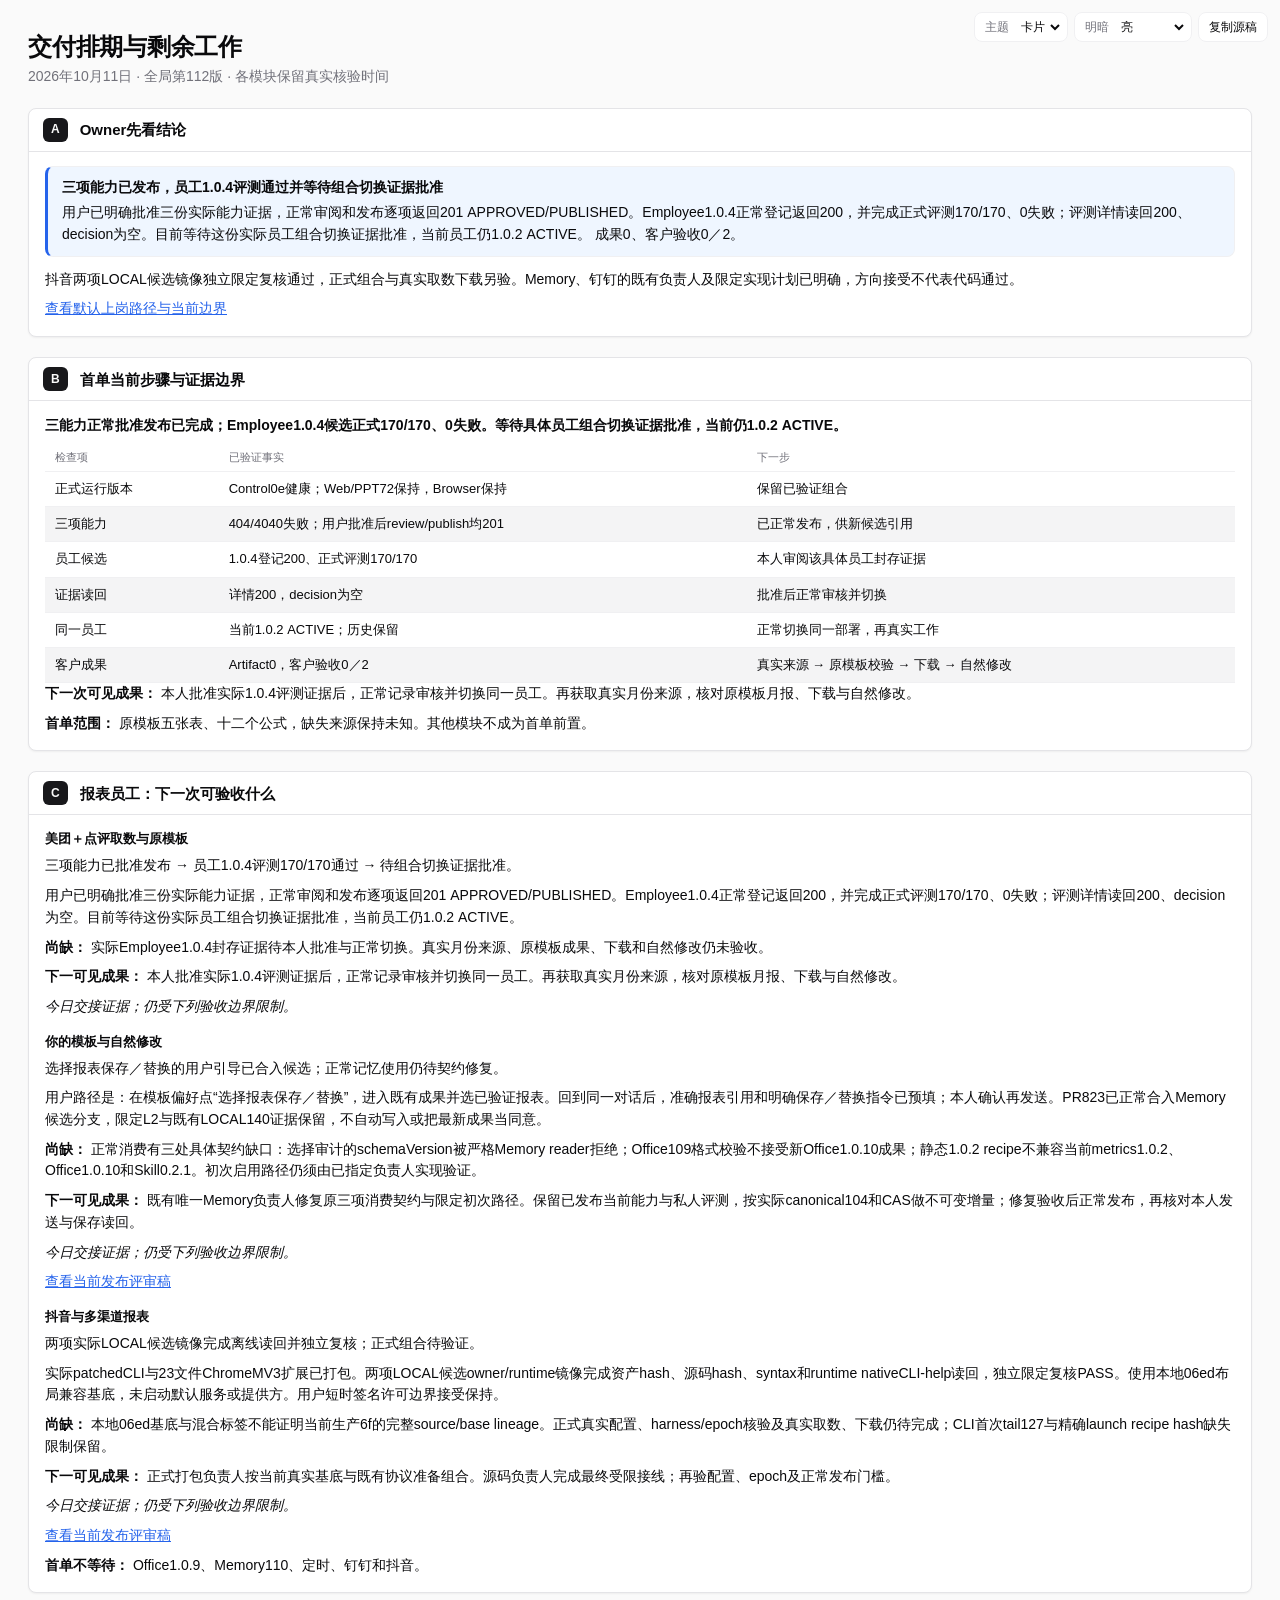
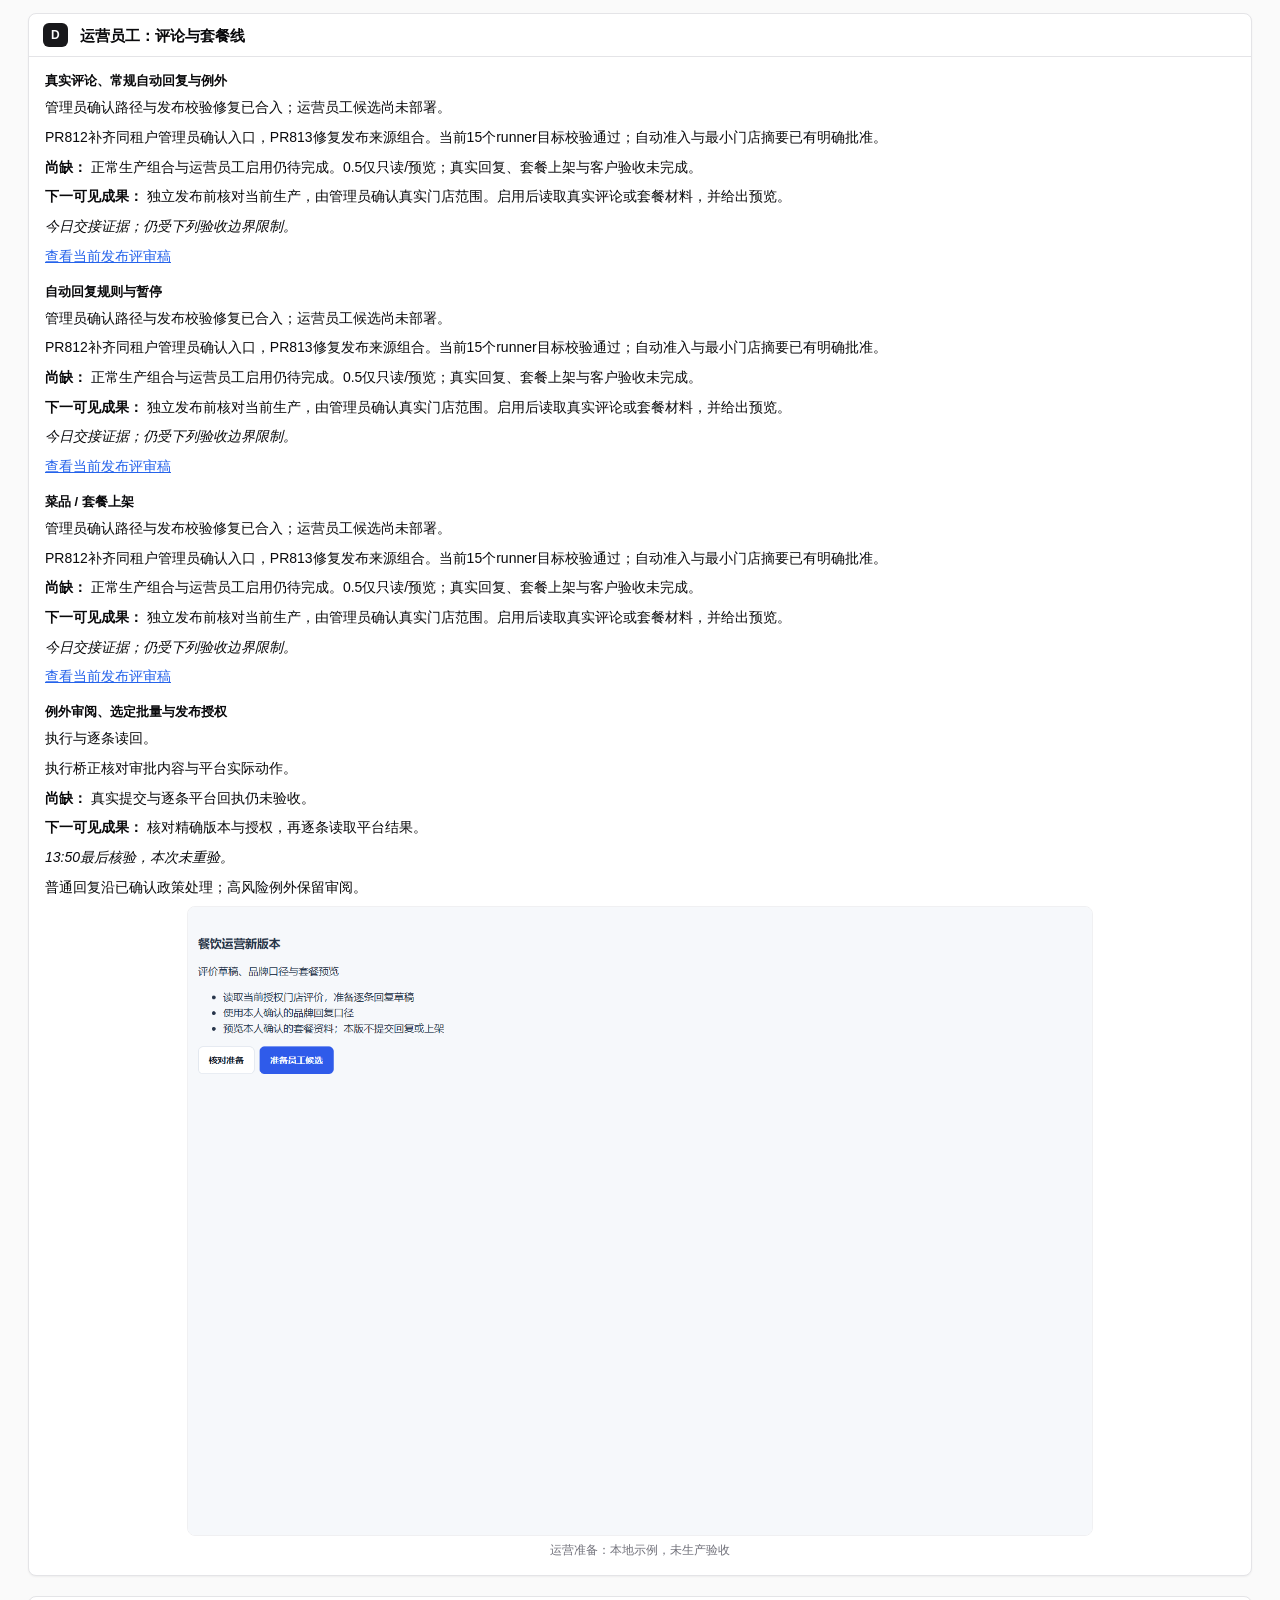
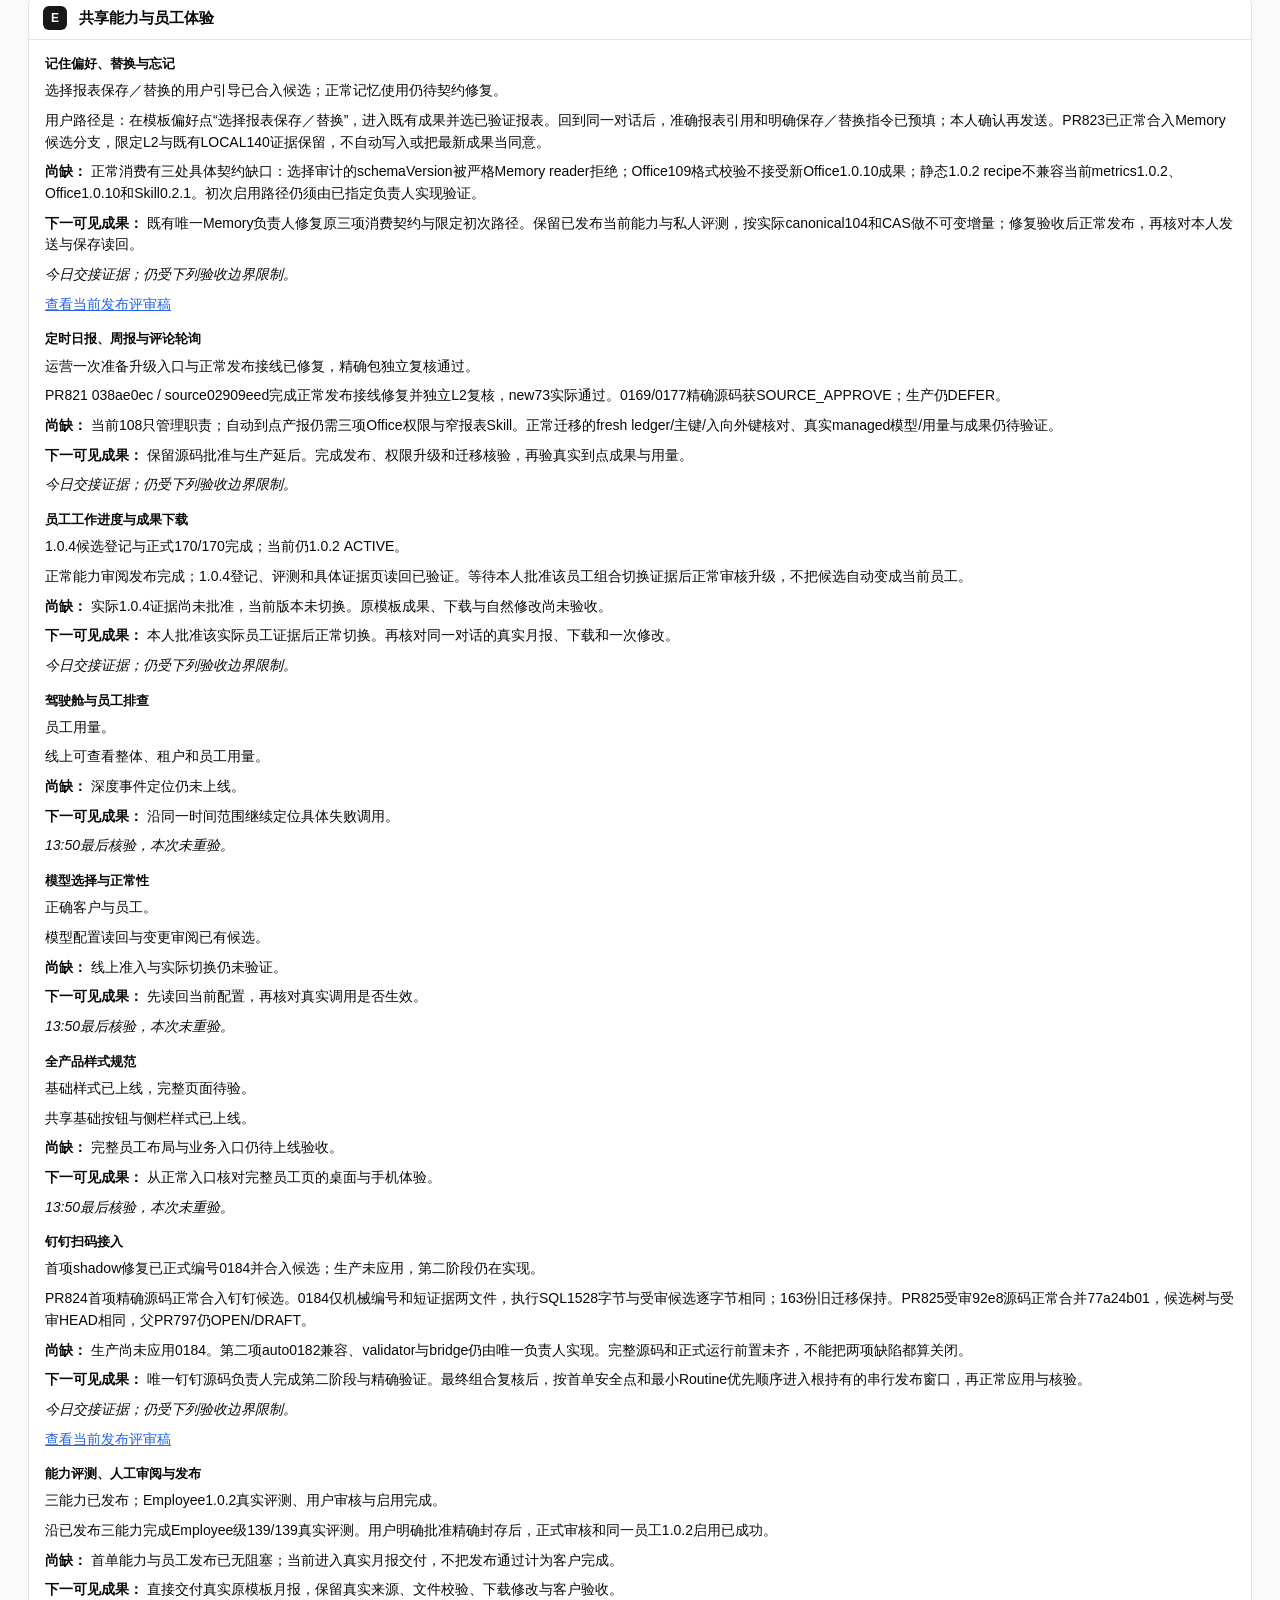
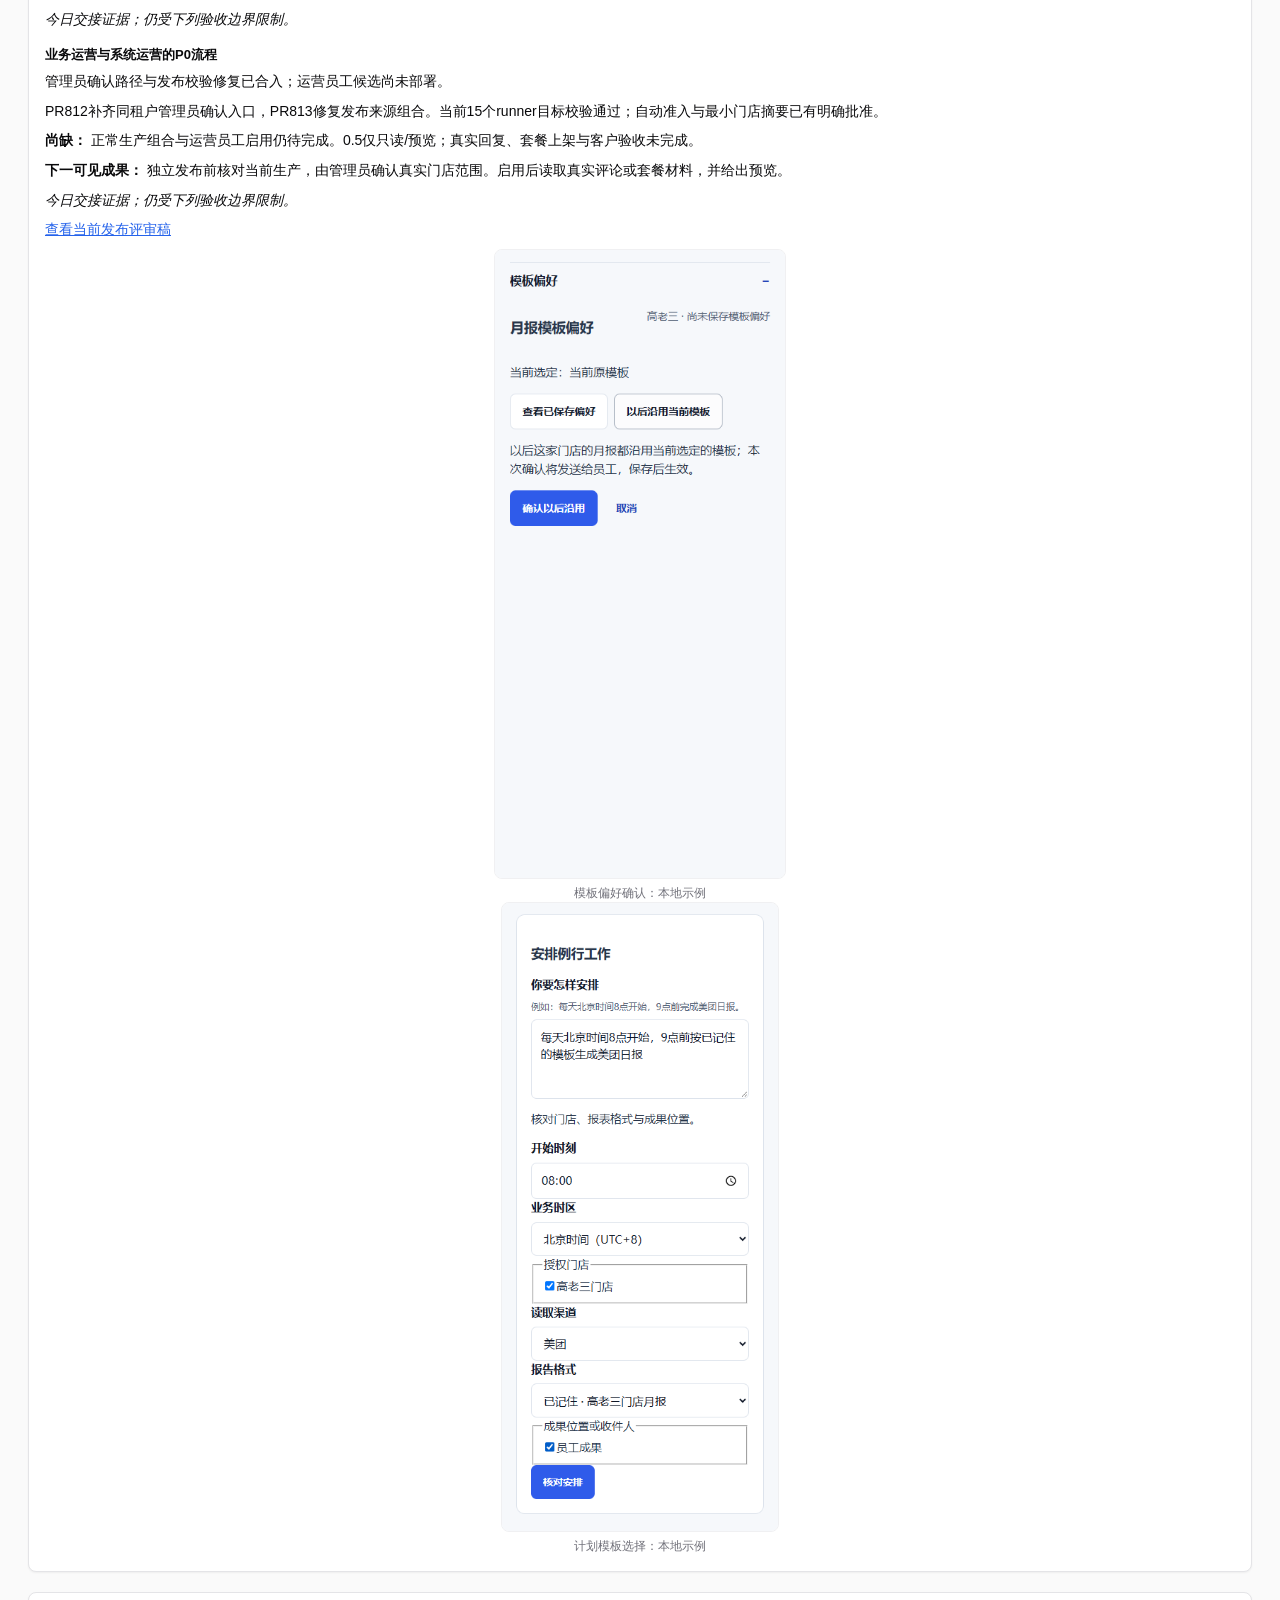
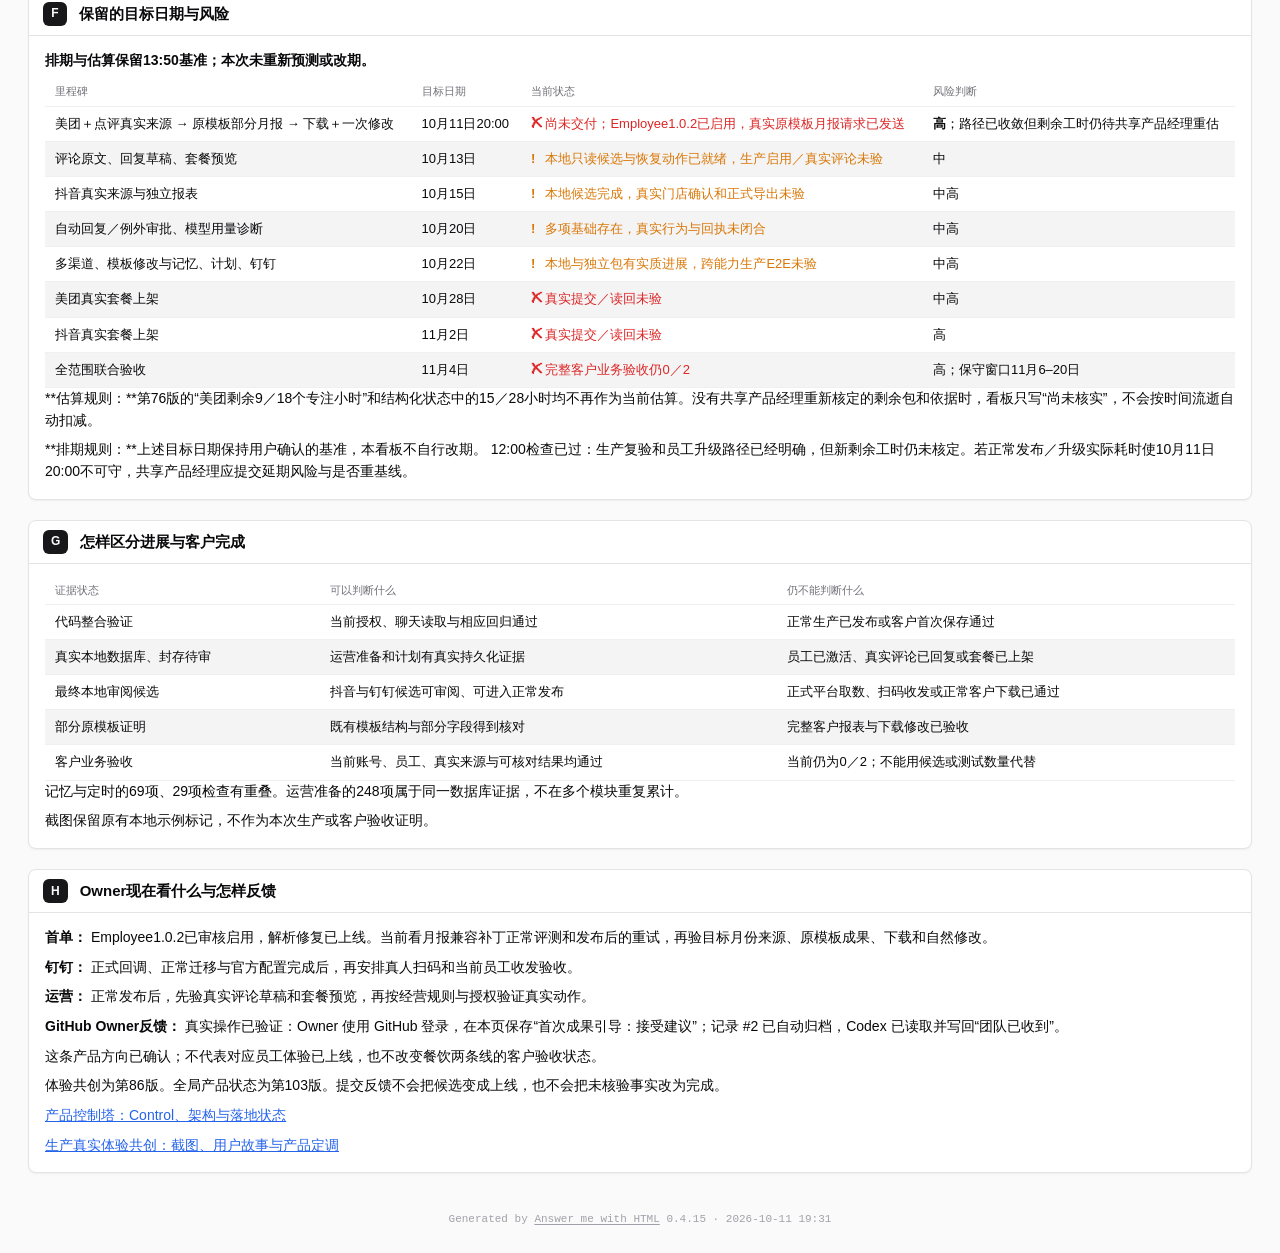
==== commit 24035bd0: "docs(progress): publish revision 112 numbered DingTalk shadow candidate merge" ====
--- a/index.html
+++ b/index.html
@@ -708,7 +708,7 @@
 <button class="am-btn" type="button" data-am="copy" data-done="已复制 ✓">复制源稿</button>
 </div>
 <main class="am-sheet">
-<header class="am-head"><h1>交付排期与剩余工作</h1><p class="am-sub">2026年10月11日 · 全局第111版 · 各模块保留真实核验时间</p></header>
+<header class="am-head"><h1>交付排期与剩余工作</h1><p class="am-sub">2026年10月11日 · 全局第112版 · 各模块保留真实核验时间</p></header>
 <div class="am-frame">
 <div class="am-ruler am-ruler--top" aria-hidden="true"><span>1</span><span>2</span><span>3</span><span>4</span><span>5</span><span>6</span><span>7</span><span>8</span></div><div class="am-ruler am-ruler--bottom" aria-hidden="true"><span>1</span><span>2</span><span>3</span><span>4</span><span>5</span><span>6</span><span>7</span><span>8</span></div><div class="am-ruler am-ruler--left" aria-hidden="true"><span>A</span><span>B</span><span>C</span><span>D</span></div><div class="am-ruler am-ruler--right" aria-hidden="true"><span>A</span><span>B</span><span>C</span><span>D</span></div>
 <div class="am-grid" style="--cols: 2">
@@ -865,12 +865,12 @@
 <p><strong>下一可见成果：</strong> 从正常入口核对完整员工页的桌面与手机体验。</p>
 <p><em>13:50最后核验，本次未重验。</em></p>
 <h3>钉钉扫码接入</h3>
-<p>首项TEMP shadow精确源码修复获批准；生产应用延后，自动准入兼容继续实现。</p>
-<p>同authority隔离候选99d0d521／PR824 final29416完成独立限定L2 PASS，根直接读SQL与旧0175并核对hash。真实LOCAL应用角色非superuser、非bypassRLS：旧伪TEMP返回1，新候选返回0，真实public记录返回1。返回形状、原身份与会话条件及exact-one语义保持。</p>
-<p><strong>尚缺：</strong> PRODUCTION_APPLICATION_DEFER：追加迁移尚未正常编号或应用，完整组合及正式权限读回待齐。auto0182准入兼容、共享validator可信schema/ACL加固和tenant-checked proof bridge仍待完整精确源码及正负验证。</p>
-<p><strong>下一可见成果：</strong> 既有钉钉唯一负责人继续已批准的最小自动准入兼容与validator／bridge实现。保留0175/0176/0182字节和真实manual证明，完整源码复核后正常编号与串行发布。</p>
+<p>首项shadow修复已正式编号0184并合入候选；生产未应用，第二阶段仍在实现。</p>
+<p>PR824首项精确源码正常合入钉钉候选。0184仅机械编号和短证据两文件，执行SQL1528字节与受审候选逐字节相同；163份旧迁移保持。PR825受审92e8源码正常合并77a24b01，候选树与受审HEAD相同，父PR797仍OPEN/DRAFT。</p>
+<p><strong>尚缺：</strong> 生产尚未应用0184。第二项auto0182兼容、validator与bridge仍由唯一负责人实现。完整源码和正式运行前置未齐，不能把两项缺陷都算关闭。</p>
+<p><strong>下一可见成果：</strong> 唯一钉钉源码负责人完成第二阶段与精确验证。最终组合复核后，按首单安全点和最小Routine优先顺序进入根持有的串行发布窗口，再正常应用与核验。</p>
 <p><em>今日交接证据；仍受下列验收边界限制。</em></p>
-<p><a href="https://github.com/iddunk/AstraStaff/pull/824">查看当前发布评审稿</a></p>
+<p><a href="https://github.com/iddunk/AstraStaff/pull/825">查看当前发布评审稿</a></p>
 <h3>能力评测、人工审阅与发布</h3>
 <p>三能力已发布；Employee1.0.2真实评测、用户审核与启用完成。</p>
 <p>沿已发布三能力完成Employee级139/139真实评测。用户明确批准精确封存后，正式审核和同一员工1.0.2启用已成功。</p>
@@ -1009,10 +1009,10 @@
 </div>
 </div>
 </main>
-<footer class="am-colophon">Generated by <a href="https://github.com/QingYunA/answer-me-with-html" target="_blank" rel="noopener">Answer me with HTML</a> 0.4.15 · 2026-10-11 19:16</footer>
+<footer class="am-colophon">Generated by <a href="https://github.com/QingYunA/answer-me-with-html" target="_blank" rel="noopener">Answer me with HTML</a> 0.4.15 · 2026-10-11 19:31</footer>
 <textarea id="am-source" hidden readonly aria-hidden="true">---
 title: 交付排期与剩余工作
-subtitle: 2026年10月11日 · 全局第111版 · 各模块保留真实核验时间
+subtitle: 2026年10月11日 · 全局第112版 · 各模块保留真实核验时间
 template: sheet
 theme: shadcn
 lang: zh
@@ -1229,17 +1229,17 @@
 
 ### 钉钉扫码接入
 
-首项TEMP shadow精确源码修复获批准；生产应用延后，自动准入兼容继续实现。
-
-同authority隔离候选99d0d521／PR824 final29416完成独立限定L2 PASS，根直接读SQL与旧0175并核对hash。真实LOCAL应用角色非superuser、非bypassRLS：旧伪TEMP返回1，新候选返回0，真实public记录返回1。返回形状、原身份与会话条件及exact-one语义保持。
-
-**尚缺：** PRODUCTION_APPLICATION_DEFER：追加迁移尚未正常编号或应用，完整组合及正式权限读回待齐。auto0182准入兼容、共享validator可信schema/ACL加固和tenant-checked proof bridge仍待完整精确源码及正负验证。
-
-**下一可见成果：** 既有钉钉唯一负责人继续已批准的最小自动准入兼容与validator／bridge实现。保留0175/0176/0182字节和真实manual证明，完整源码复核后正常编号与串行发布。
+首项shadow修复已正式编号0184并合入候选；生产未应用，第二阶段仍在实现。
+
+PR824首项精确源码正常合入钉钉候选。0184仅机械编号和短证据两文件，执行SQL1528字节与受审候选逐字节相同；163份旧迁移保持。PR825受审92e8源码正常合并77a24b01，候选树与受审HEAD相同，父PR797仍OPEN/DRAFT。
+
+**尚缺：** 生产尚未应用0184。第二项auto0182兼容、validator与bridge仍由唯一负责人实现。完整源码和正式运行前置未齐，不能把两项缺陷都算关闭。
+
+**下一可见成果：** 唯一钉钉源码负责人完成第二阶段与精确验证。最终组合复核后，按首单安全点和最小Routine优先顺序进入根持有的串行发布窗口，再正常应用与核验。
 
 *今日交接证据；仍受下列验收边界限制。*
 
-[查看当前发布评审稿](https://github.com/iddunk/AstraStaff/pull/824)
+[查看当前发布评审稿](https://github.com/iddunk/AstraStaff/pull/825)
 
 ### 能力评测、人工审阅与发布
 
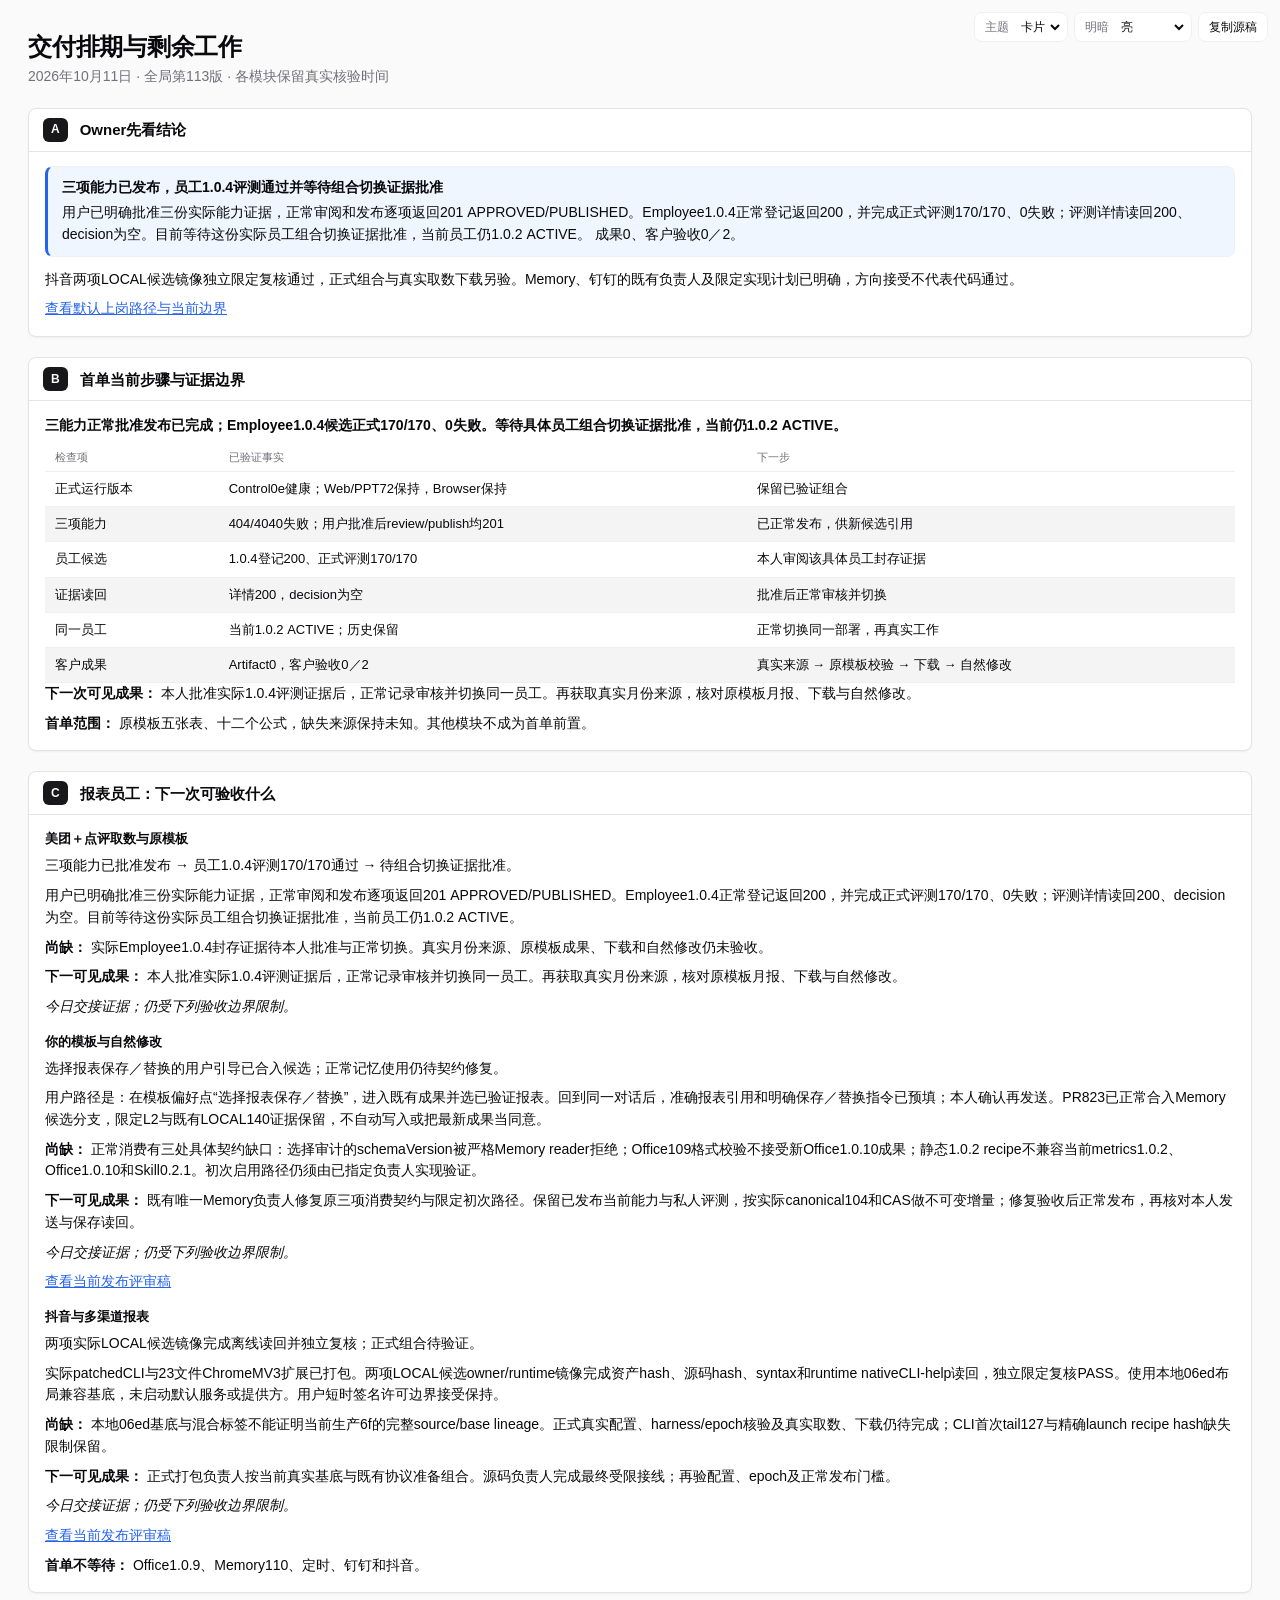
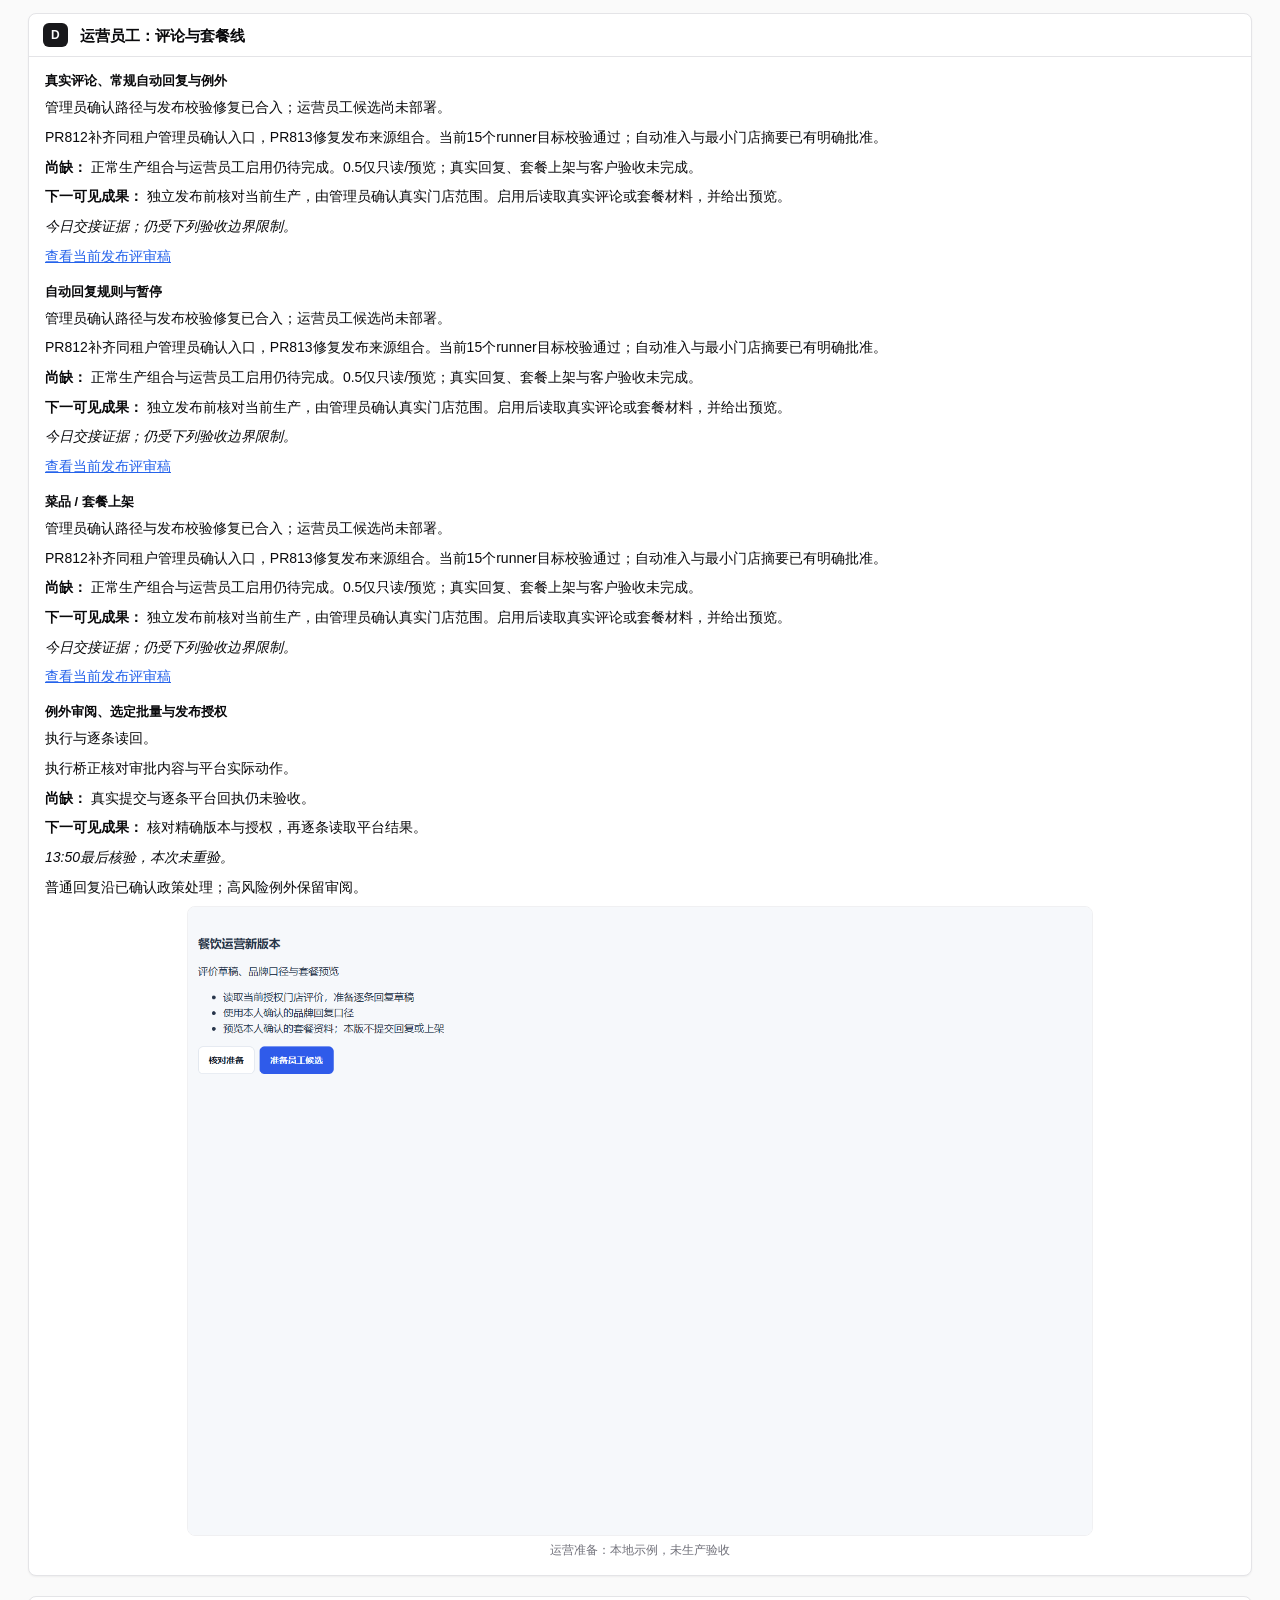
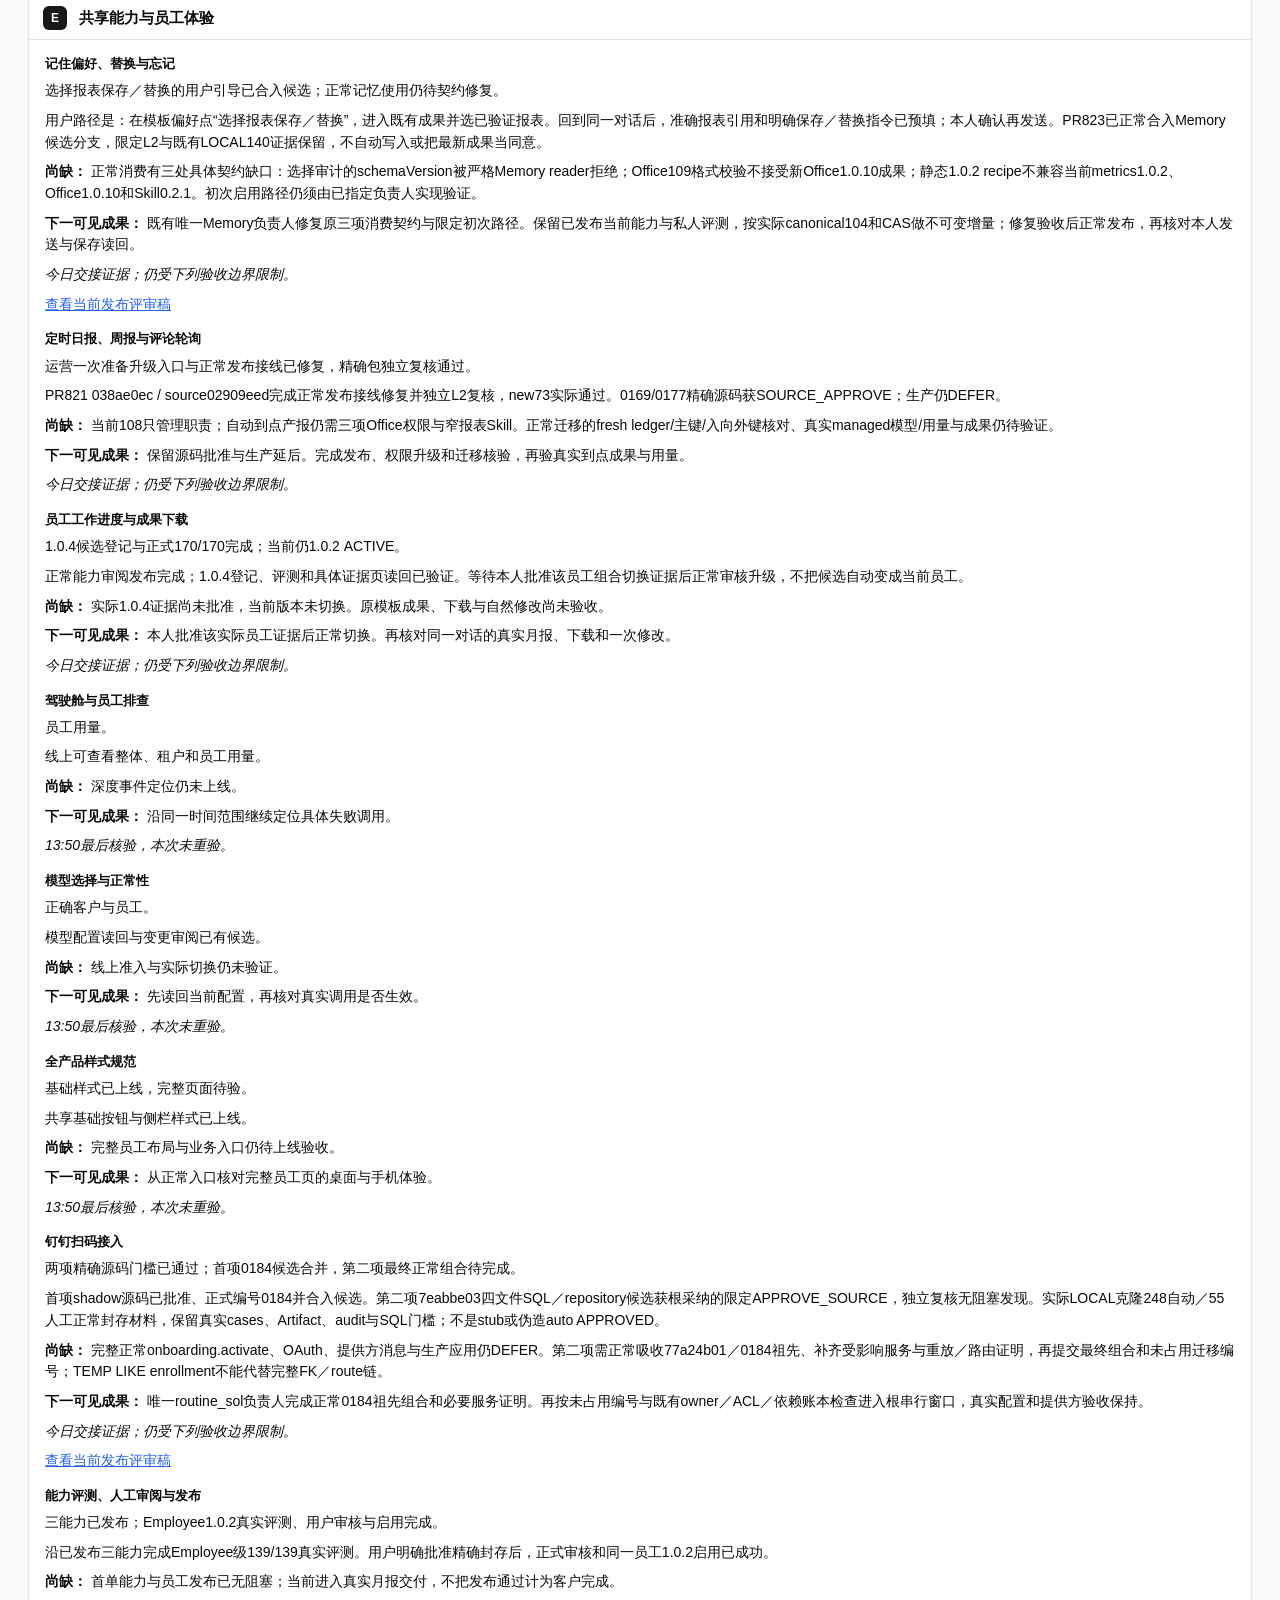
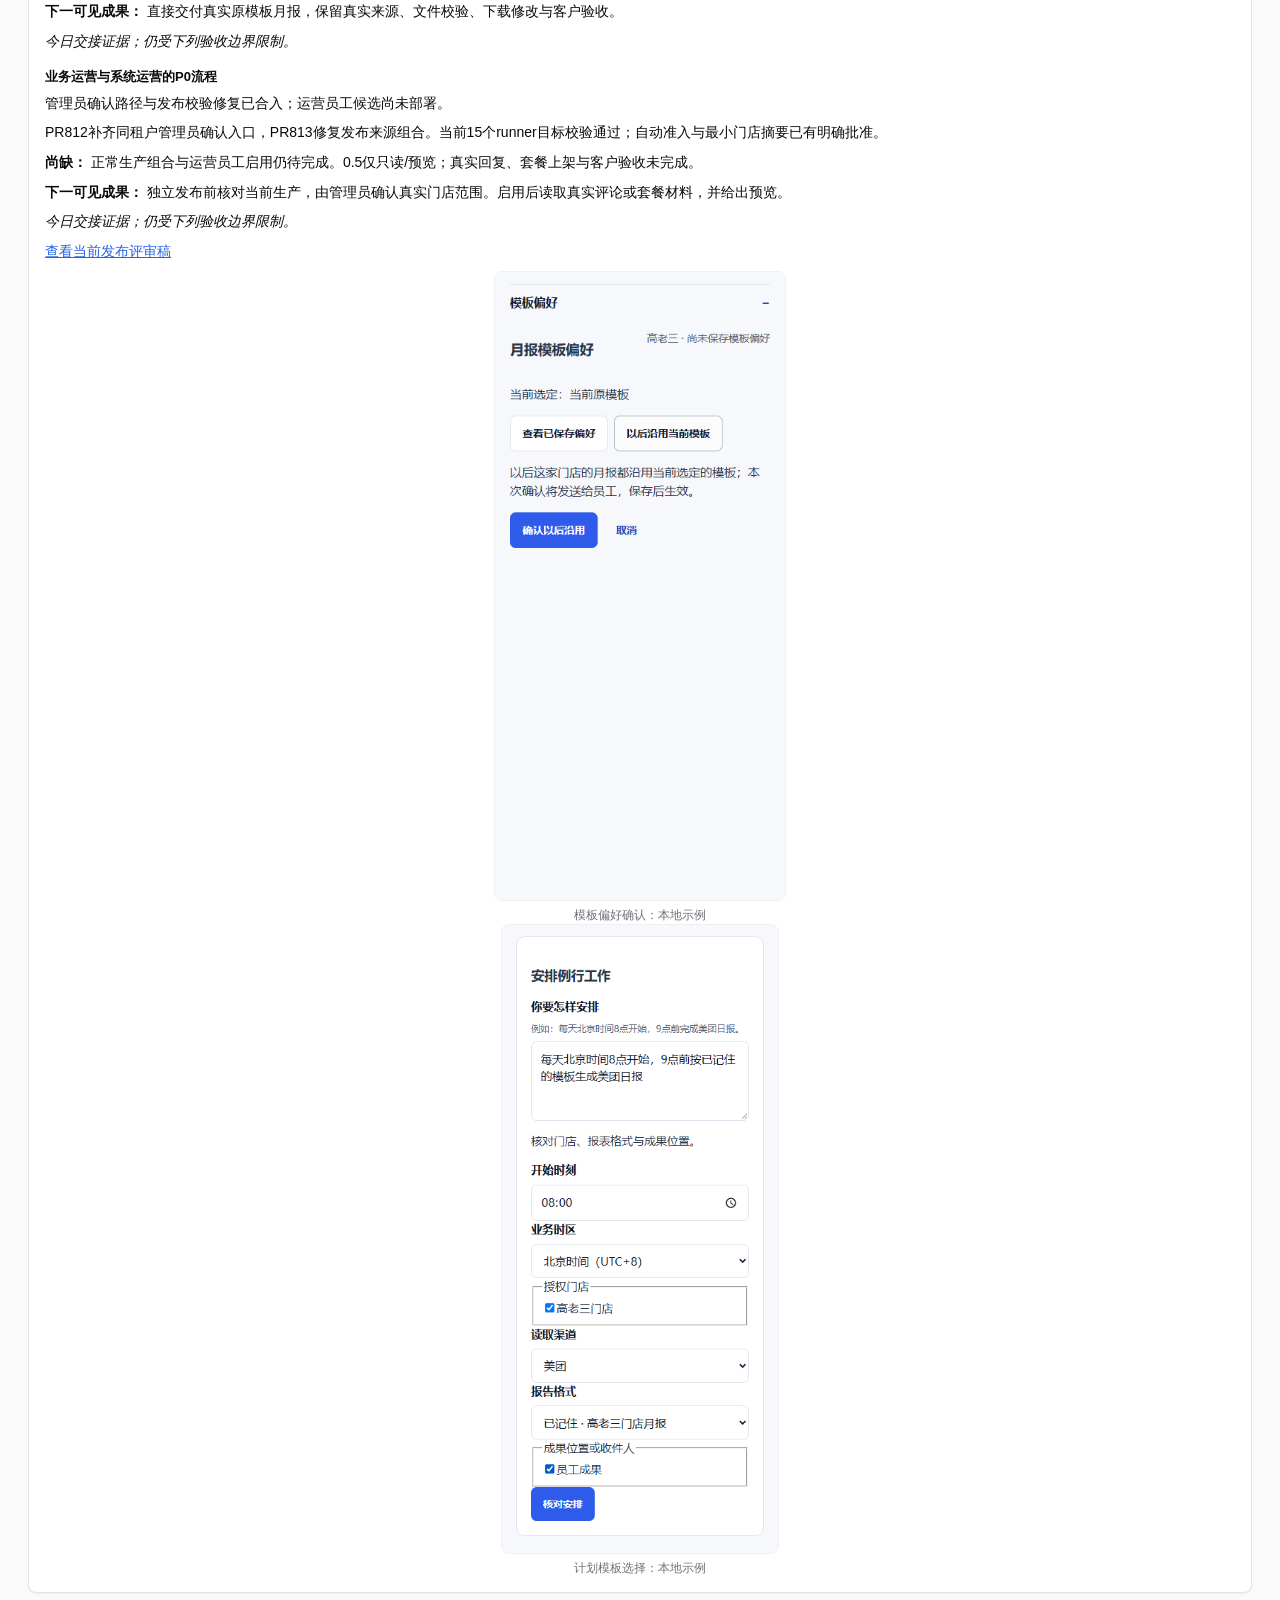
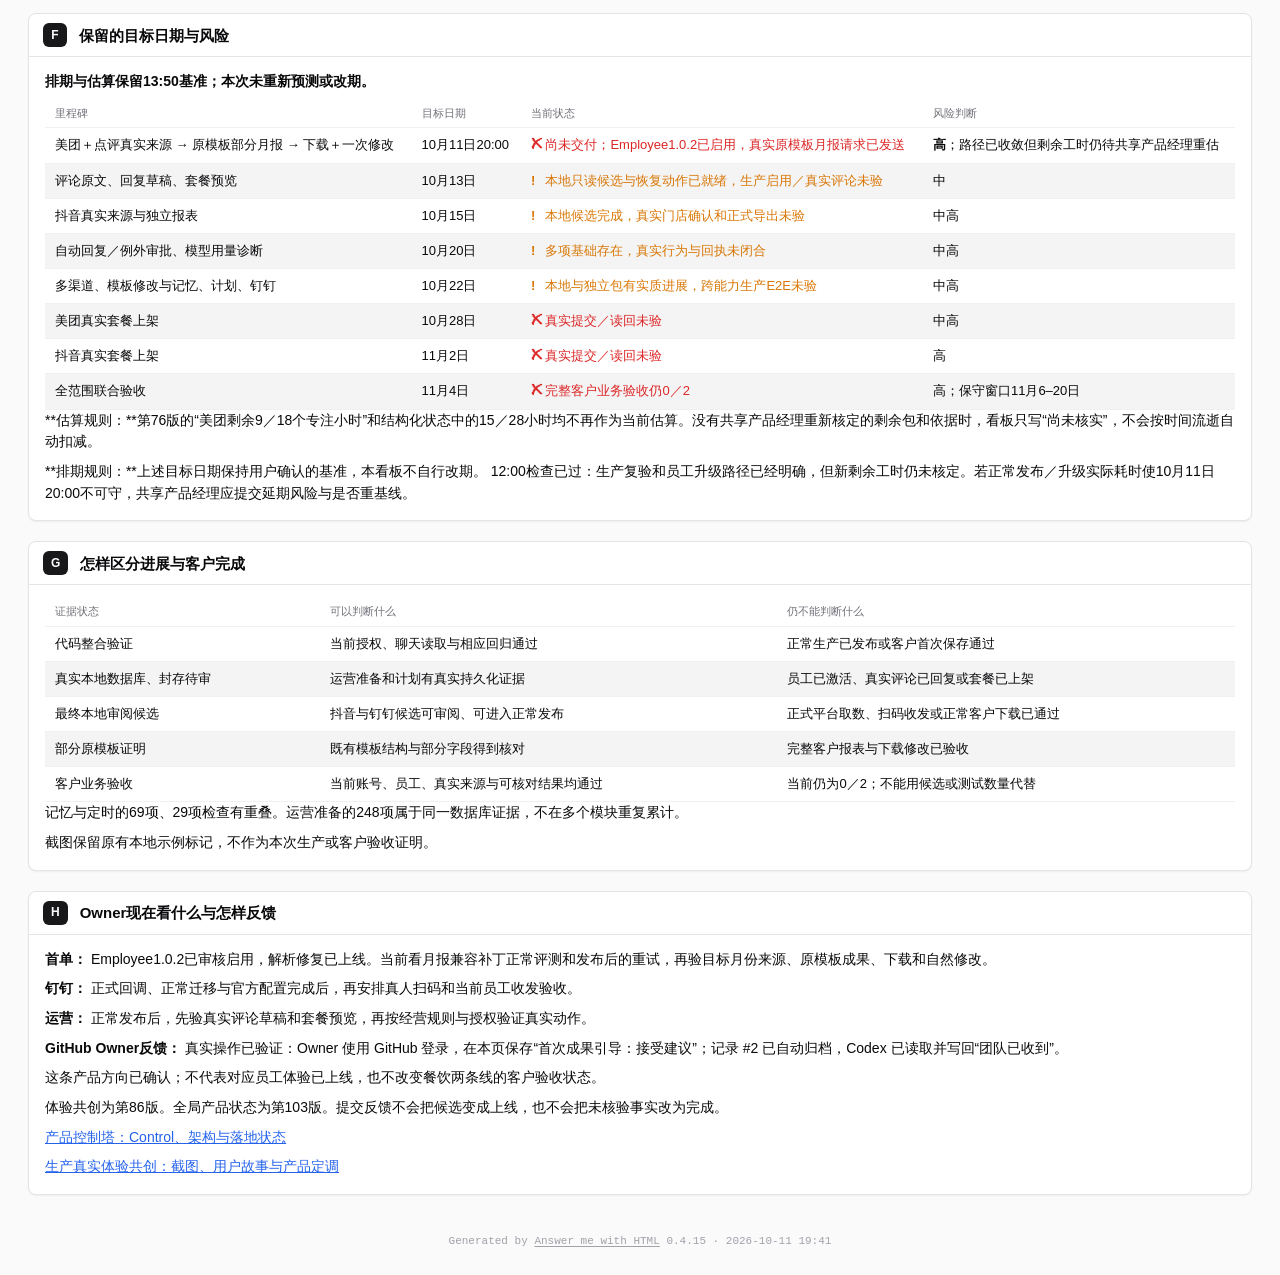
==== commit ccb9f574: "docs(progress): publish revision 113 bounded canonical DingTalk source approval" ====
--- a/index.html
+++ b/index.html
@@ -708,7 +708,7 @@
 <button class="am-btn" type="button" data-am="copy" data-done="已复制 ✓">复制源稿</button>
 </div>
 <main class="am-sheet">
-<header class="am-head"><h1>交付排期与剩余工作</h1><p class="am-sub">2026年10月11日 · 全局第112版 · 各模块保留真实核验时间</p></header>
+<header class="am-head"><h1>交付排期与剩余工作</h1><p class="am-sub">2026年10月11日 · 全局第113版 · 各模块保留真实核验时间</p></header>
 <div class="am-frame">
 <div class="am-ruler am-ruler--top" aria-hidden="true"><span>1</span><span>2</span><span>3</span><span>4</span><span>5</span><span>6</span><span>7</span><span>8</span></div><div class="am-ruler am-ruler--bottom" aria-hidden="true"><span>1</span><span>2</span><span>3</span><span>4</span><span>5</span><span>6</span><span>7</span><span>8</span></div><div class="am-ruler am-ruler--left" aria-hidden="true"><span>A</span><span>B</span><span>C</span><span>D</span></div><div class="am-ruler am-ruler--right" aria-hidden="true"><span>A</span><span>B</span><span>C</span><span>D</span></div>
 <div class="am-grid" style="--cols: 2">
@@ -865,10 +865,10 @@
 <p><strong>下一可见成果：</strong> 从正常入口核对完整员工页的桌面与手机体验。</p>
 <p><em>13:50最后核验，本次未重验。</em></p>
 <h3>钉钉扫码接入</h3>
-<p>首项shadow修复已正式编号0184并合入候选；生产未应用，第二阶段仍在实现。</p>
-<p>PR824首项精确源码正常合入钉钉候选。0184仅机械编号和短证据两文件，执行SQL1528字节与受审候选逐字节相同；163份旧迁移保持。PR825受审92e8源码正常合并77a24b01，候选树与受审HEAD相同，父PR797仍OPEN/DRAFT。</p>
-<p><strong>尚缺：</strong> 生产尚未应用0184。第二项auto0182兼容、validator与bridge仍由唯一负责人实现。完整源码和正式运行前置未齐，不能把两项缺陷都算关闭。</p>
-<p><strong>下一可见成果：</strong> 唯一钉钉源码负责人完成第二阶段与精确验证。最终组合复核后，按首单安全点和最小Routine优先顺序进入根持有的串行发布窗口，再正常应用与核验。</p>
+<p>两项精确源码门槛已通过；首项0184候选合并，第二项最终正常组合待完成。</p>
+<p>首项shadow源码已批准、正式编号0184并合入候选。第二项7eabbe03四文件SQL／repository候选获根采纳的限定APPROVE_SOURCE，独立复核无阻塞发现。实际LOCAL克隆248自动／55人工正常封存材料，保留真实cases、Artifact、audit与SQL门槛；不是stub或伪造auto APPROVED。</p>
+<p><strong>尚缺：</strong> 完整正常onboarding.activate、OAuth、提供方消息与生产应用仍DEFER。第二项需正常吸收77a24b01／0184祖先、补齐受影响服务与重放／路由证明，再提交最终组合和未占用迁移编号；TEMP LIKE enrollment不能代替完整FK／route链。</p>
+<p><strong>下一可见成果：</strong> 唯一routine_sol负责人完成正常0184祖先组合和必要服务证明。再按未占用编号与既有owner／ACL／依赖账本检查进入根串行窗口，真实配置和提供方验收保持。</p>
 <p><em>今日交接证据；仍受下列验收边界限制。</em></p>
 <p><a href="https://github.com/iddunk/AstraStaff/pull/825">查看当前发布评审稿</a></p>
 <h3>能力评测、人工审阅与发布</h3>
@@ -1009,10 +1009,10 @@
 </div>
 </div>
 </main>
-<footer class="am-colophon">Generated by <a href="https://github.com/QingYunA/answer-me-with-html" target="_blank" rel="noopener">Answer me with HTML</a> 0.4.15 · 2026-10-11 19:31</footer>
+<footer class="am-colophon">Generated by <a href="https://github.com/QingYunA/answer-me-with-html" target="_blank" rel="noopener">Answer me with HTML</a> 0.4.15 · 2026-10-11 19:41</footer>
 <textarea id="am-source" hidden readonly aria-hidden="true">---
 title: 交付排期与剩余工作
-subtitle: 2026年10月11日 · 全局第112版 · 各模块保留真实核验时间
+subtitle: 2026年10月11日 · 全局第113版 · 各模块保留真实核验时间
 template: sheet
 theme: shadcn
 lang: zh
@@ -1229,13 +1229,13 @@
 
 ### 钉钉扫码接入
 
-首项shadow修复已正式编号0184并合入候选；生产未应用，第二阶段仍在实现。
-
-PR824首项精确源码正常合入钉钉候选。0184仅机械编号和短证据两文件，执行SQL1528字节与受审候选逐字节相同；163份旧迁移保持。PR825受审92e8源码正常合并77a24b01，候选树与受审HEAD相同，父PR797仍OPEN/DRAFT。
-
-**尚缺：** 生产尚未应用0184。第二项auto0182兼容、validator与bridge仍由唯一负责人实现。完整源码和正式运行前置未齐，不能把两项缺陷都算关闭。
-
-**下一可见成果：** 唯一钉钉源码负责人完成第二阶段与精确验证。最终组合复核后，按首单安全点和最小Routine优先顺序进入根持有的串行发布窗口，再正常应用与核验。
+两项精确源码门槛已通过；首项0184候选合并，第二项最终正常组合待完成。
+
+首项shadow源码已批准、正式编号0184并合入候选。第二项7eabbe03四文件SQL／repository候选获根采纳的限定APPROVE_SOURCE，独立复核无阻塞发现。实际LOCAL克隆248自动／55人工正常封存材料，保留真实cases、Artifact、audit与SQL门槛；不是stub或伪造auto APPROVED。
+
+**尚缺：** 完整正常onboarding.activate、OAuth、提供方消息与生产应用仍DEFER。第二项需正常吸收77a24b01／0184祖先、补齐受影响服务与重放／路由证明，再提交最终组合和未占用迁移编号；TEMP LIKE enrollment不能代替完整FK／route链。
+
+**下一可见成果：** 唯一routine_sol负责人完成正常0184祖先组合和必要服务证明。再按未占用编号与既有owner／ACL／依赖账本检查进入根串行窗口，真实配置和提供方验收保持。
 
 *今日交接证据；仍受下列验收边界限制。*
 
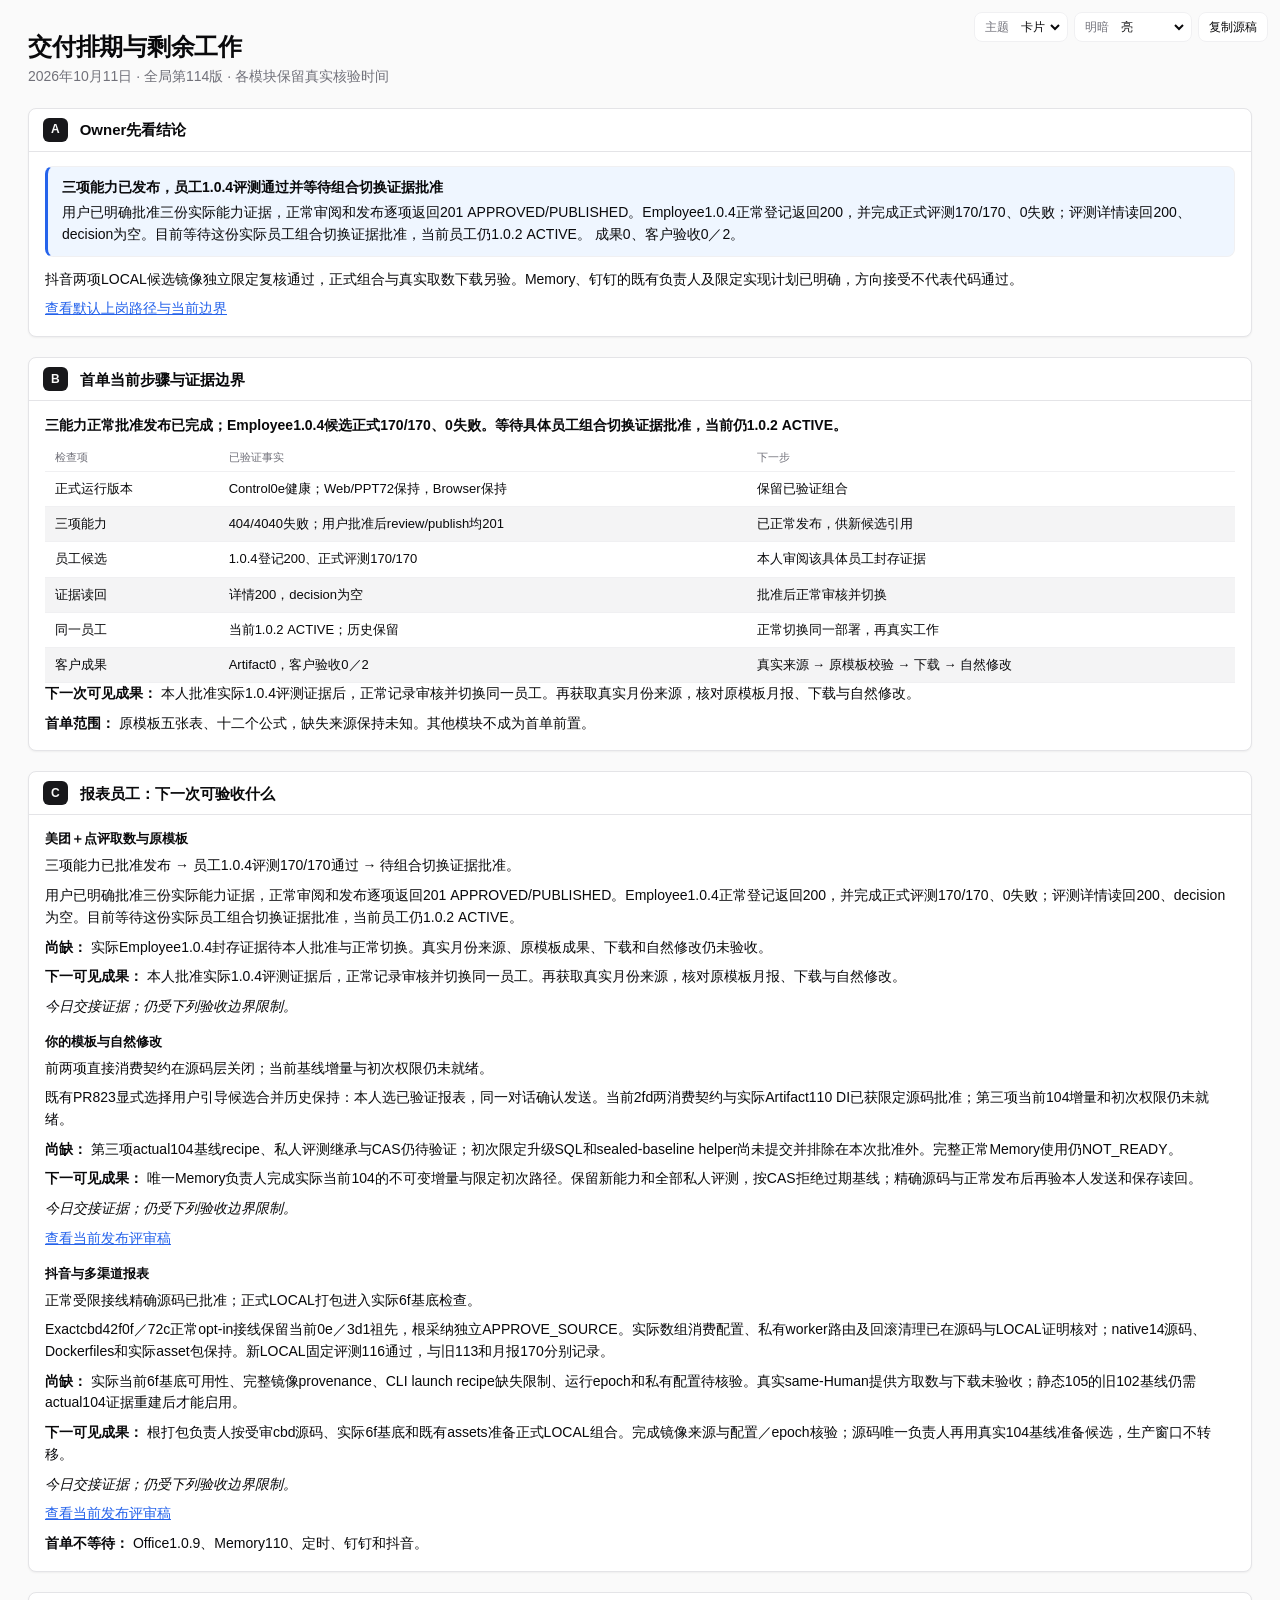
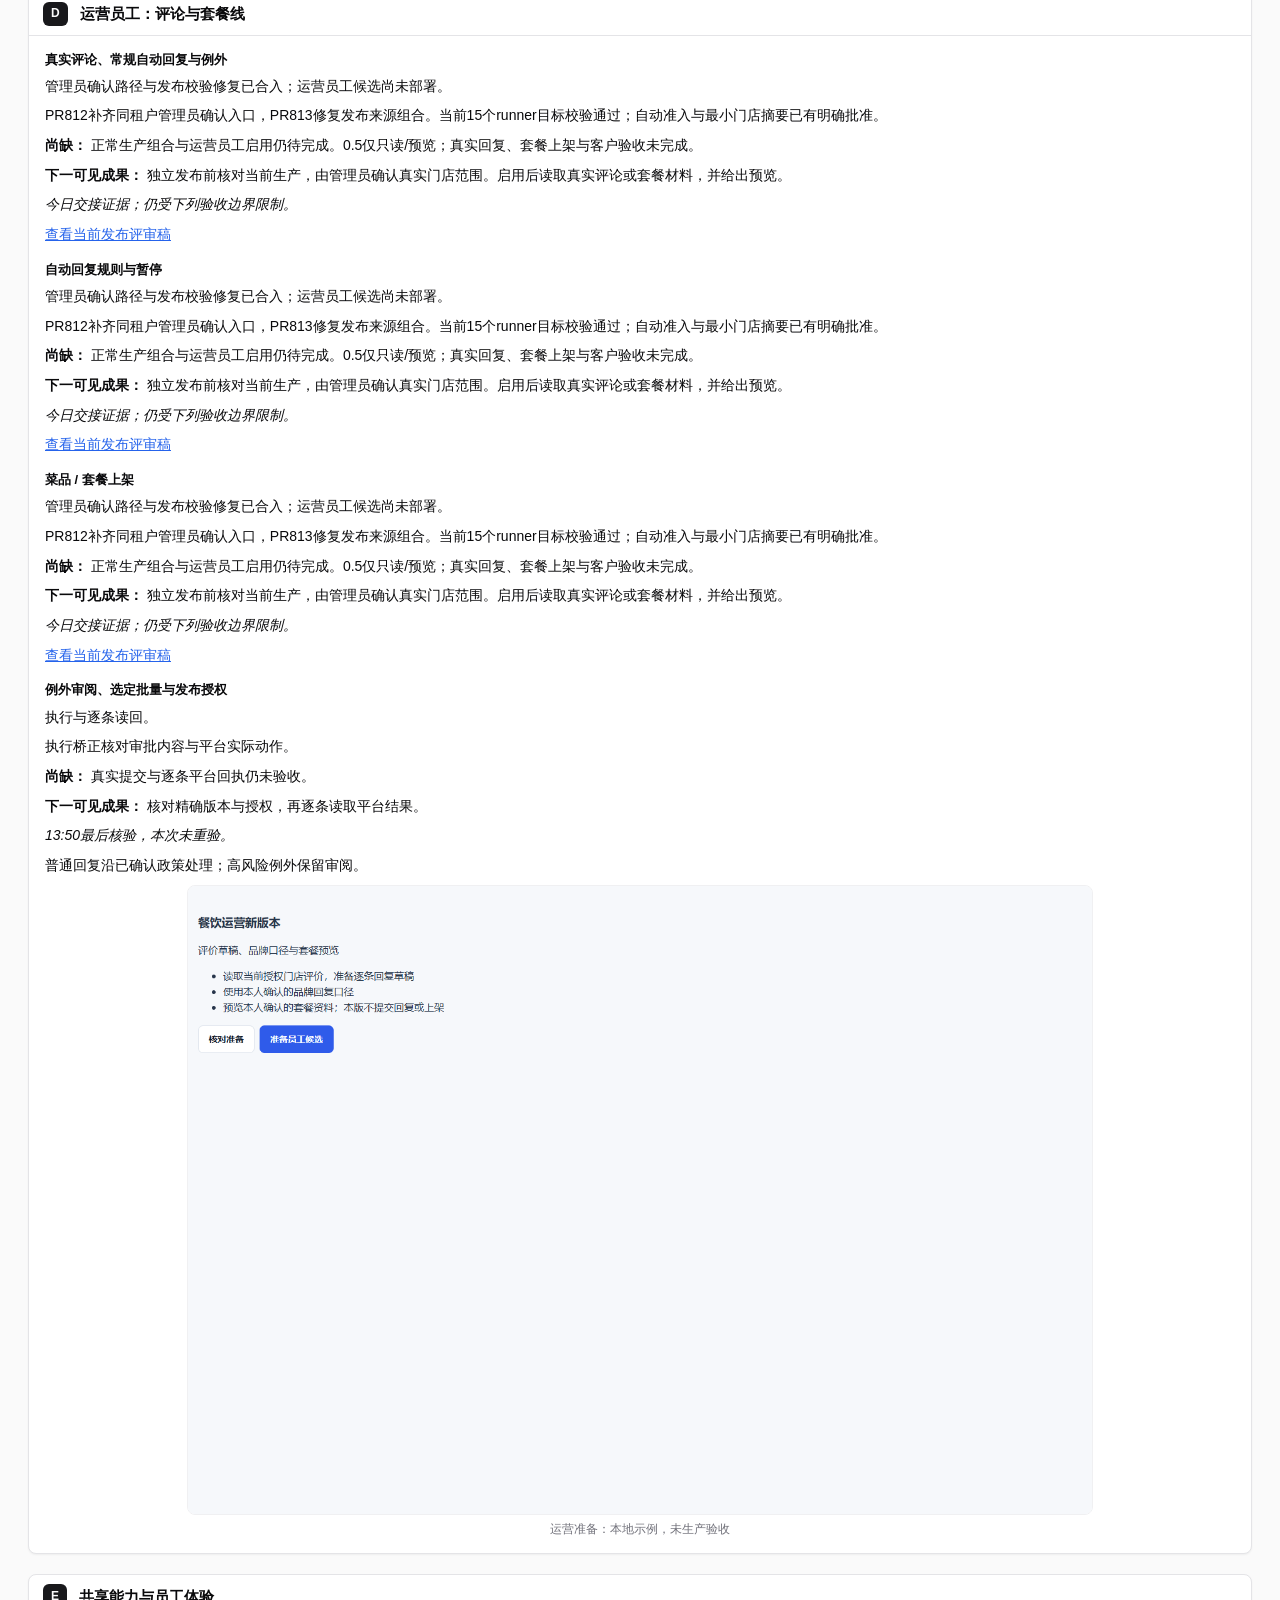
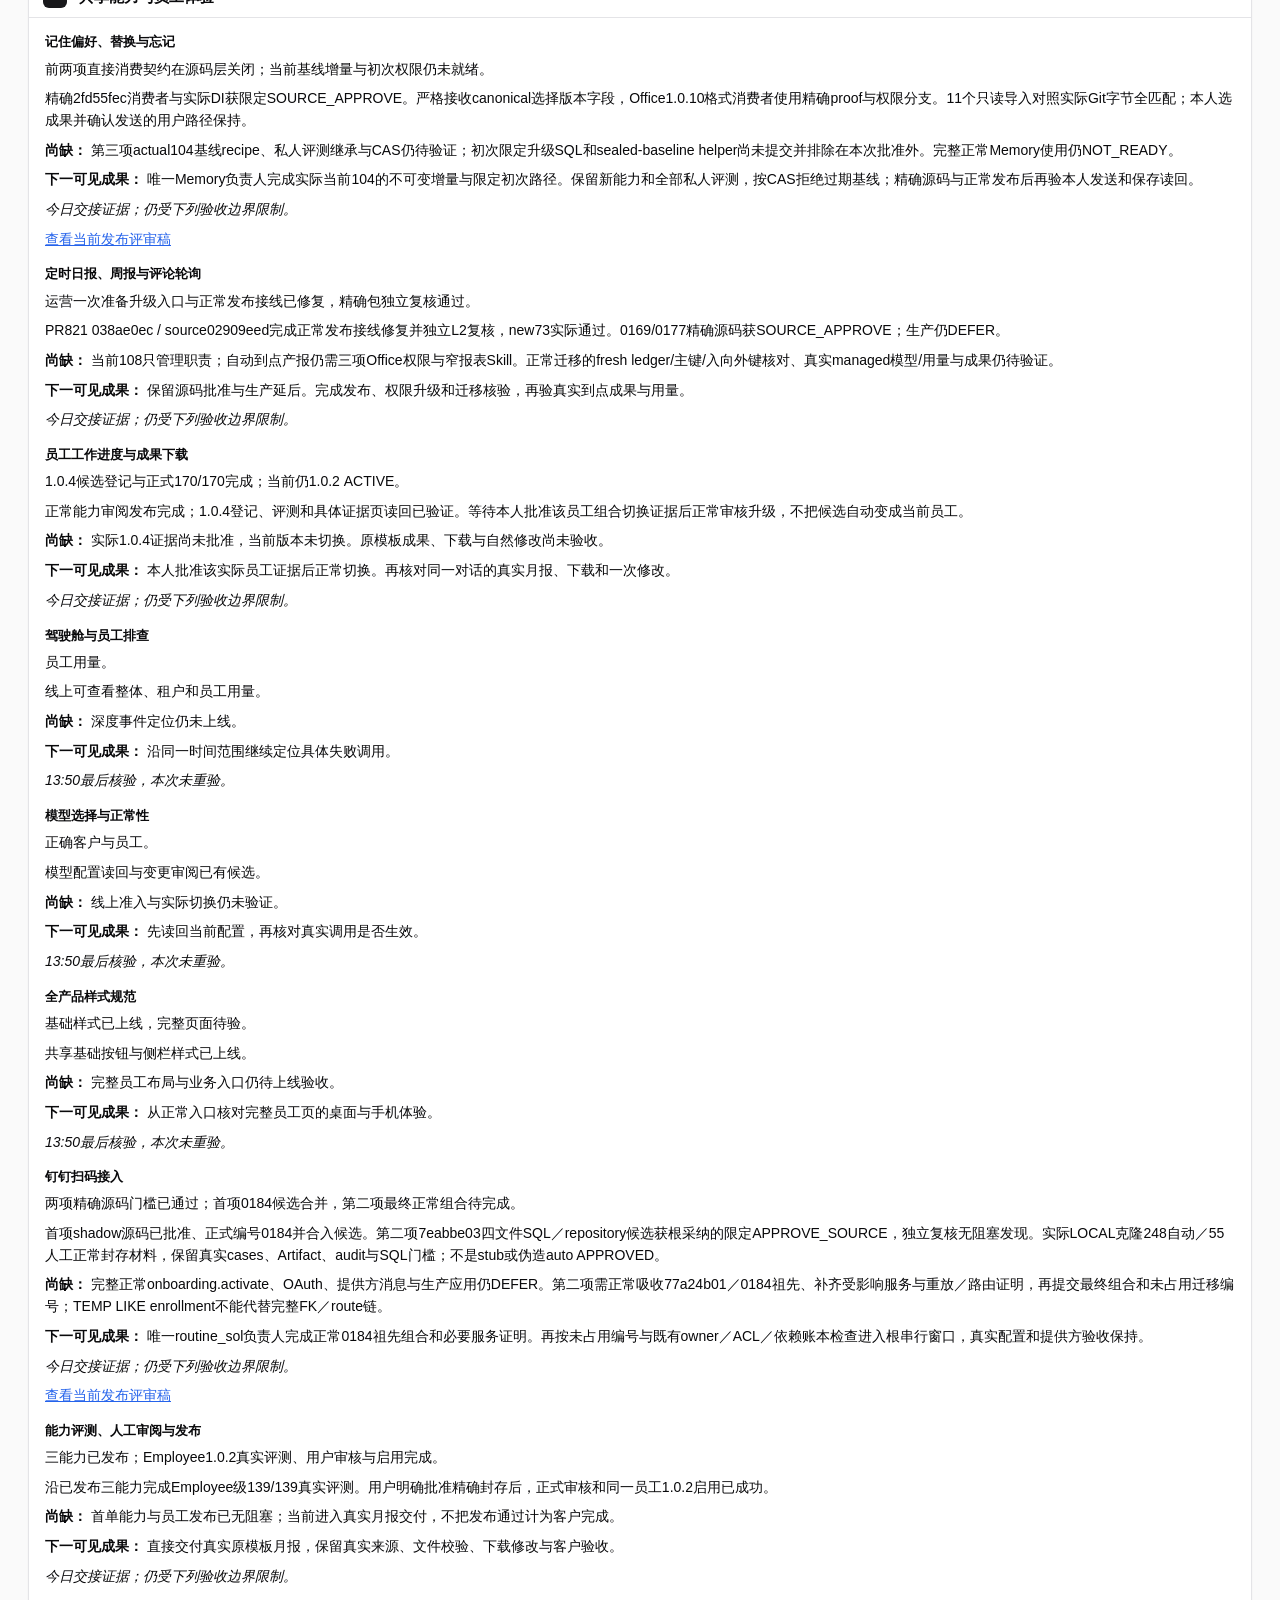
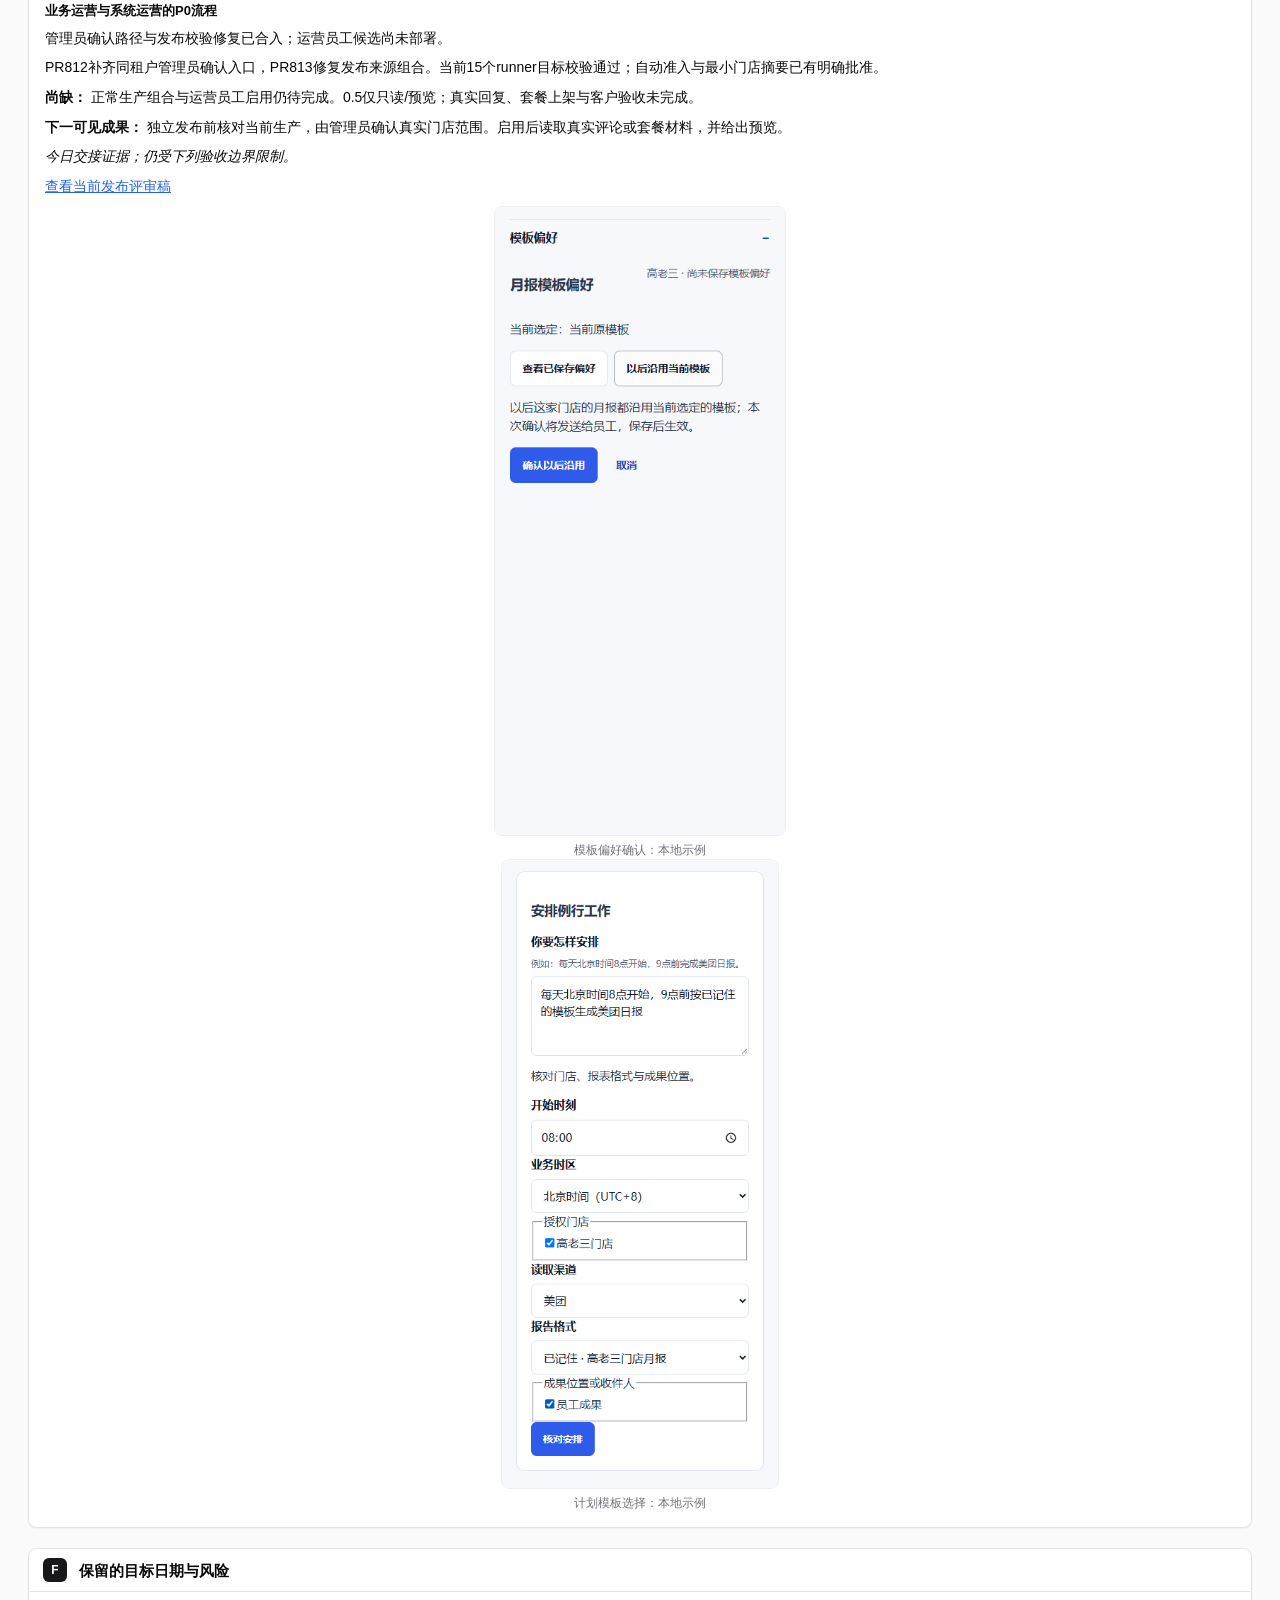
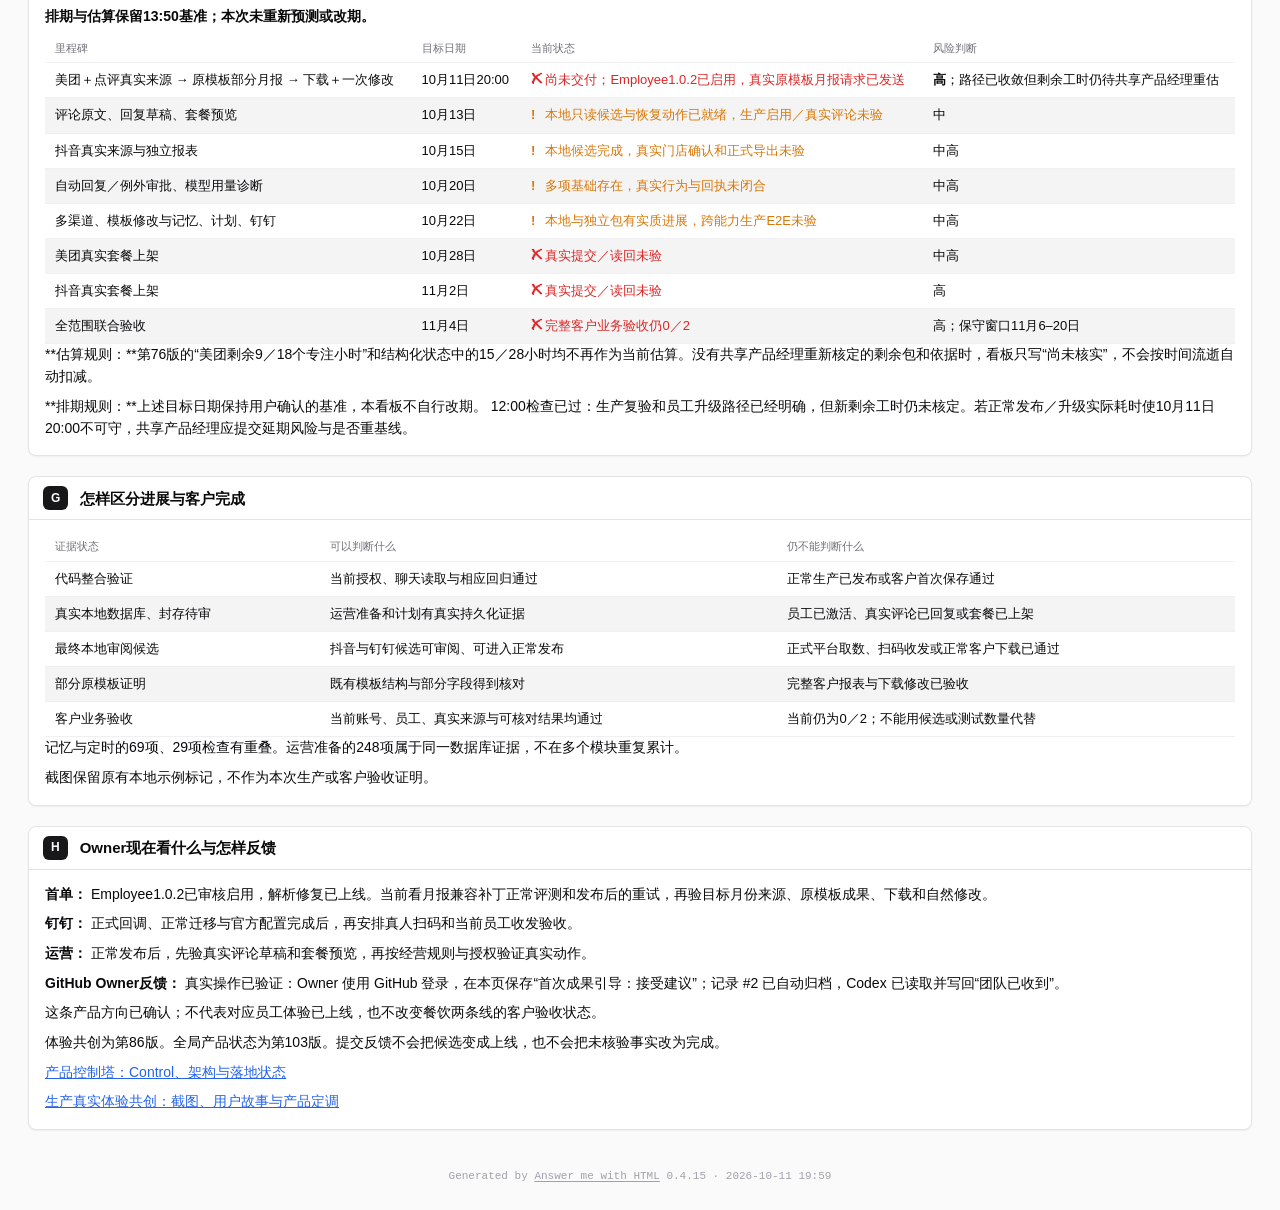
==== commit f1bf992a: "docs(progress): publish revision 114 bounded Memory consumers and Douyin wiring source gates" ====
--- a/index.html
+++ b/index.html
@@ -708,7 +708,7 @@
 <button class="am-btn" type="button" data-am="copy" data-done="已复制 ✓">复制源稿</button>
 </div>
 <main class="am-sheet">
-<header class="am-head"><h1>交付排期与剩余工作</h1><p class="am-sub">2026年10月11日 · 全局第113版 · 各模块保留真实核验时间</p></header>
+<header class="am-head"><h1>交付排期与剩余工作</h1><p class="am-sub">2026年10月11日 · 全局第114版 · 各模块保留真实核验时间</p></header>
 <div class="am-frame">
 <div class="am-ruler am-ruler--top" aria-hidden="true"><span>1</span><span>2</span><span>3</span><span>4</span><span>5</span><span>6</span><span>7</span><span>8</span></div><div class="am-ruler am-ruler--bottom" aria-hidden="true"><span>1</span><span>2</span><span>3</span><span>4</span><span>5</span><span>6</span><span>7</span><span>8</span></div><div class="am-ruler am-ruler--left" aria-hidden="true"><span>A</span><span>B</span><span>C</span><span>D</span></div><div class="am-ruler am-ruler--right" aria-hidden="true"><span>A</span><span>B</span><span>C</span><span>D</span></div>
 <div class="am-grid" style="--cols: 2">
@@ -776,17 +776,17 @@
 <p><strong>下一可见成果：</strong> 本人批准实际1.0.4评测证据后，正常记录审核并切换同一员工。再获取真实月份来源，核对原模板月报、下载与自然修改。</p>
 <p><em>今日交接证据；仍受下列验收边界限制。</em></p>
 <h3>你的模板与自然修改</h3>
-<p>选择报表保存／替换的用户引导已合入候选；正常记忆使用仍待契约修复。</p>
-<p>用户路径是：在模板偏好点“选择报表保存／替换”，进入既有成果并选已验证报表。回到同一对话后，准确报表引用和明确保存／替换指令已预填；本人确认再发送。PR823已正常合入Memory候选分支，限定L2与既有LOCAL140证据保留，不自动写入或把最新成果当同意。</p>
-<p><strong>尚缺：</strong> 正常消费有三处具体契约缺口：选择审计的schemaVersion被严格Memory reader拒绝；Office109格式校验不接受新Office1.0.10成果；静态1.0.2 recipe不兼容当前metrics1.0.2、Office1.0.10和Skill0.2.1。初次启用路径仍须由已指定负责人实现验证。</p>
-<p><strong>下一可见成果：</strong> 既有唯一Memory负责人修复原三项消费契约与限定初次路径。保留已发布当前能力与私人评测，按实际canonical104和CAS做不可变增量；修复验收后正常发布，再核对本人发送与保存读回。</p>
+<p>前两项直接消费契约在源码层关闭；当前基线增量与初次权限仍未就绪。</p>
+<p>既有PR823显式选择用户引导候选合并历史保持：本人选已验证报表，同一对话确认发送。当前2fd两消费契约与实际Artifact110 DI已获限定源码批准；第三项当前104增量和初次权限仍未就绪。</p>
+<p><strong>尚缺：</strong> 第三项actual104基线recipe、私人评测继承与CAS仍待验证；初次限定升级SQL和sealed-baseline helper尚未提交并排除在本次批准外。完整正常Memory使用仍NOT_READY。</p>
+<p><strong>下一可见成果：</strong> 唯一Memory负责人完成实际当前104的不可变增量与限定初次路径。保留新能力和全部私人评测，按CAS拒绝过期基线；精确源码与正常发布后再验本人发送和保存读回。</p>
 <p><em>今日交接证据；仍受下列验收边界限制。</em></p>
 <p><a href="https://github.com/iddunk/AstraStaff/pull/823">查看当前发布评审稿</a></p>
 <h3>抖音与多渠道报表</h3>
-<p>两项实际LOCAL候选镜像完成离线读回并独立复核；正式组合待验证。</p>
-<p>实际patchedCLI与23文件ChromeMV3扩展已打包。两项LOCAL候选owner/runtime镜像完成资产hash、源码hash、syntax和runtime nativeCLI-help读回，独立限定复核PASS。使用本地06ed布局兼容基底，未启动默认服务或提供方。用户短时签名许可边界接受保持。</p>
-<p><strong>尚缺：</strong> 本地06ed基底与混合标签不能证明当前生产6f的完整source/base lineage。正式真实配置、harness/epoch核验及真实取数、下载仍待完成；CLI首次tail127与精确launch recipe hash缺失限制保留。</p>
-<p><strong>下一可见成果：</strong> 正式打包负责人按当前真实基底与既有协议准备组合。源码负责人完成最终受限接线；再验配置、epoch及正常发布门槛。</p>
+<p>正常受限接线精确源码已批准；正式LOCAL打包进入实际6f基底检查。</p>
+<p>Exactcbd42f0f／72c正常opt-in接线保留当前0e／3d1祖先，根采纳独立APPROVE_SOURCE。实际数组消费配置、私有worker路由及回滚清理已在源码与LOCAL证明核对；native14源码、Dockerfiles和实际asset包保持。新LOCAL固定评测116通过，与旧113和月报170分别记录。</p>
+<p><strong>尚缺：</strong> 实际当前6f基底可用性、完整镜像provenance、CLI launch recipe缺失限制、运行epoch和私有配置待核验。真实same-Human提供方取数与下载未验收；静态105的旧102基线仍需actual104证据重建后才能启用。</p>
+<p><strong>下一可见成果：</strong> 根打包负责人按受审cbd源码、实际6f基底和既有assets准备正式LOCAL组合。完成镜像来源与配置／epoch核验；源码唯一负责人再用真实104基线准备候选，生产窗口不转移。</p>
 <p><em>今日交接证据；仍受下列验收边界限制。</em></p>
 <p><a href="https://github.com/iddunk/AstraStaff/pull/801">查看当前发布评审稿</a></p>
 <p><strong>首单不等待：</strong> Office1.0.9、Memory110、定时、钉钉和抖音。</p>
@@ -828,10 +828,10 @@
 <section class="am-panel am-span-wide" id="panel-E" style="grid-column: span 2" data-span="2">
 <header class="am-panel-head"><span class="am-panel-id">E</span><h2>共享能力与员工体验</h2></header>
 <div class="am-panel-body"><div class="am-md"><h3>记住偏好、替换与忘记</h3>
-<p>选择报表保存／替换的用户引导已合入候选；正常记忆使用仍待契约修复。</p>
-<p>用户路径是：在模板偏好点“选择报表保存／替换”，进入既有成果并选已验证报表。回到同一对话后，准确报表引用和明确保存／替换指令已预填；本人确认再发送。PR823已正常合入Memory候选分支，限定L2与既有LOCAL140证据保留，不自动写入或把最新成果当同意。</p>
-<p><strong>尚缺：</strong> 正常消费有三处具体契约缺口：选择审计的schemaVersion被严格Memory reader拒绝；Office109格式校验不接受新Office1.0.10成果；静态1.0.2 recipe不兼容当前metrics1.0.2、Office1.0.10和Skill0.2.1。初次启用路径仍须由已指定负责人实现验证。</p>
-<p><strong>下一可见成果：</strong> 既有唯一Memory负责人修复原三项消费契约与限定初次路径。保留已发布当前能力与私人评测，按实际canonical104和CAS做不可变增量；修复验收后正常发布，再核对本人发送与保存读回。</p>
+<p>前两项直接消费契约在源码层关闭；当前基线增量与初次权限仍未就绪。</p>
+<p>精确2fd55fec消费者与实际DI获限定SOURCE_APPROVE。严格接收canonical选择版本字段，Office1.0.10格式消费者使用精确proof与权限分支。11个只读导入对照实际Git字节全匹配；本人选成果并确认发送的用户路径保持。</p>
+<p><strong>尚缺：</strong> 第三项actual104基线recipe、私人评测继承与CAS仍待验证；初次限定升级SQL和sealed-baseline helper尚未提交并排除在本次批准外。完整正常Memory使用仍NOT_READY。</p>
+<p><strong>下一可见成果：</strong> 唯一Memory负责人完成实际当前104的不可变增量与限定初次路径。保留新能力和全部私人评测，按CAS拒绝过期基线；精确源码与正常发布后再验本人发送和保存读回。</p>
 <p><em>今日交接证据；仍受下列验收边界限制。</em></p>
 <p><a href="https://github.com/iddunk/AstraStaff/pull/823">查看当前发布评审稿</a></p>
 <h3>定时日报、周报与评论轮询</h3>
@@ -1009,10 +1009,10 @@
 </div>
 </div>
 </main>
-<footer class="am-colophon">Generated by <a href="https://github.com/QingYunA/answer-me-with-html" target="_blank" rel="noopener">Answer me with HTML</a> 0.4.15 · 2026-10-11 19:41</footer>
+<footer class="am-colophon">Generated by <a href="https://github.com/QingYunA/answer-me-with-html" target="_blank" rel="noopener">Answer me with HTML</a> 0.4.15 · 2026-10-11 19:59</footer>
 <textarea id="am-source" hidden readonly aria-hidden="true">---
 title: 交付排期与剩余工作
-subtitle: 2026年10月11日 · 全局第113版 · 各模块保留真实核验时间
+subtitle: 2026年10月11日 · 全局第114版 · 各模块保留真实核验时间
 template: sheet
 theme: shadcn
 lang: zh
@@ -1063,13 +1063,13 @@
 
 ### 你的模板与自然修改
 
-选择报表保存／替换的用户引导已合入候选；正常记忆使用仍待契约修复。
-
-用户路径是：在模板偏好点“选择报表保存／替换”，进入既有成果并选已验证报表。回到同一对话后，准确报表引用和明确保存／替换指令已预填；本人确认再发送。PR823已正常合入Memory候选分支，限定L2与既有LOCAL140证据保留，不自动写入或把最新成果当同意。
-
-**尚缺：** 正常消费有三处具体契约缺口：选择审计的schemaVersion被严格Memory reader拒绝；Office109格式校验不接受新Office1.0.10成果；静态1.0.2 recipe不兼容当前metrics1.0.2、Office1.0.10和Skill0.2.1。初次启用路径仍须由已指定负责人实现验证。
-
-**下一可见成果：** 既有唯一Memory负责人修复原三项消费契约与限定初次路径。保留已发布当前能力与私人评测，按实际canonical104和CAS做不可变增量；修复验收后正常发布，再核对本人发送与保存读回。
+前两项直接消费契约在源码层关闭；当前基线增量与初次权限仍未就绪。
+
+既有PR823显式选择用户引导候选合并历史保持：本人选已验证报表，同一对话确认发送。当前2fd两消费契约与实际Artifact110 DI已获限定源码批准；第三项当前104增量和初次权限仍未就绪。
+
+**尚缺：** 第三项actual104基线recipe、私人评测继承与CAS仍待验证；初次限定升级SQL和sealed-baseline helper尚未提交并排除在本次批准外。完整正常Memory使用仍NOT_READY。
+
+**下一可见成果：** 唯一Memory负责人完成实际当前104的不可变增量与限定初次路径。保留新能力和全部私人评测，按CAS拒绝过期基线；精确源码与正常发布后再验本人发送和保存读回。
 
 *今日交接证据；仍受下列验收边界限制。*
 
@@ -1077,13 +1077,13 @@
 
 ### 抖音与多渠道报表
 
-两项实际LOCAL候选镜像完成离线读回并独立复核；正式组合待验证。
-
-实际patchedCLI与23文件ChromeMV3扩展已打包。两项LOCAL候选owner/runtime镜像完成资产hash、源码hash、syntax和runtime nativeCLI-help读回，独立限定复核PASS。使用本地06ed布局兼容基底，未启动默认服务或提供方。用户短时签名许可边界接受保持。
-
-**尚缺：** 本地06ed基底与混合标签不能证明当前生产6f的完整source/base lineage。正式真实配置、harness/epoch核验及真实取数、下载仍待完成；CLI首次tail127与精确launch recipe hash缺失限制保留。
-
-**下一可见成果：** 正式打包负责人按当前真实基底与既有协议准备组合。源码负责人完成最终受限接线；再验配置、epoch及正常发布门槛。
+正常受限接线精确源码已批准；正式LOCAL打包进入实际6f基底检查。
+
+Exactcbd42f0f／72c正常opt-in接线保留当前0e／3d1祖先，根采纳独立APPROVE_SOURCE。实际数组消费配置、私有worker路由及回滚清理已在源码与LOCAL证明核对；native14源码、Dockerfiles和实际asset包保持。新LOCAL固定评测116通过，与旧113和月报170分别记录。
+
+**尚缺：** 实际当前6f基底可用性、完整镜像provenance、CLI launch recipe缺失限制、运行epoch和私有配置待核验。真实same-Human提供方取数与下载未验收；静态105的旧102基线仍需actual104证据重建后才能启用。
+
+**下一可见成果：** 根打包负责人按受审cbd源码、实际6f基底和既有assets准备正式LOCAL组合。完成镜像来源与配置／epoch核验；源码唯一负责人再用真实104基线准备候选，生产窗口不转移。
 
 *今日交接证据；仍受下列验收边界限制。*
 
@@ -1155,13 +1155,13 @@
 
 ### 记住偏好、替换与忘记
 
-选择报表保存／替换的用户引导已合入候选；正常记忆使用仍待契约修复。
-
-用户路径是：在模板偏好点“选择报表保存／替换”，进入既有成果并选已验证报表。回到同一对话后，准确报表引用和明确保存／替换指令已预填；本人确认再发送。PR823已正常合入Memory候选分支，限定L2与既有LOCAL140证据保留，不自动写入或把最新成果当同意。
-
-**尚缺：** 正常消费有三处具体契约缺口：选择审计的schemaVersion被严格Memory reader拒绝；Office109格式校验不接受新Office1.0.10成果；静态1.0.2 recipe不兼容当前metrics1.0.2、Office1.0.10和Skill0.2.1。初次启用路径仍须由已指定负责人实现验证。
-
-**下一可见成果：** 既有唯一Memory负责人修复原三项消费契约与限定初次路径。保留已发布当前能力与私人评测，按实际canonical104和CAS做不可变增量；修复验收后正常发布，再核对本人发送与保存读回。
+前两项直接消费契约在源码层关闭；当前基线增量与初次权限仍未就绪。
+
+精确2fd55fec消费者与实际DI获限定SOURCE_APPROVE。严格接收canonical选择版本字段，Office1.0.10格式消费者使用精确proof与权限分支。11个只读导入对照实际Git字节全匹配；本人选成果并确认发送的用户路径保持。
+
+**尚缺：** 第三项actual104基线recipe、私人评测继承与CAS仍待验证；初次限定升级SQL和sealed-baseline helper尚未提交并排除在本次批准外。完整正常Memory使用仍NOT_READY。
+
+**下一可见成果：** 唯一Memory负责人完成实际当前104的不可变增量与限定初次路径。保留新能力和全部私人评测，按CAS拒绝过期基线；精确源码与正常发布后再验本人发送和保存读回。
 
 *今日交接证据；仍受下列验收边界限制。*
 
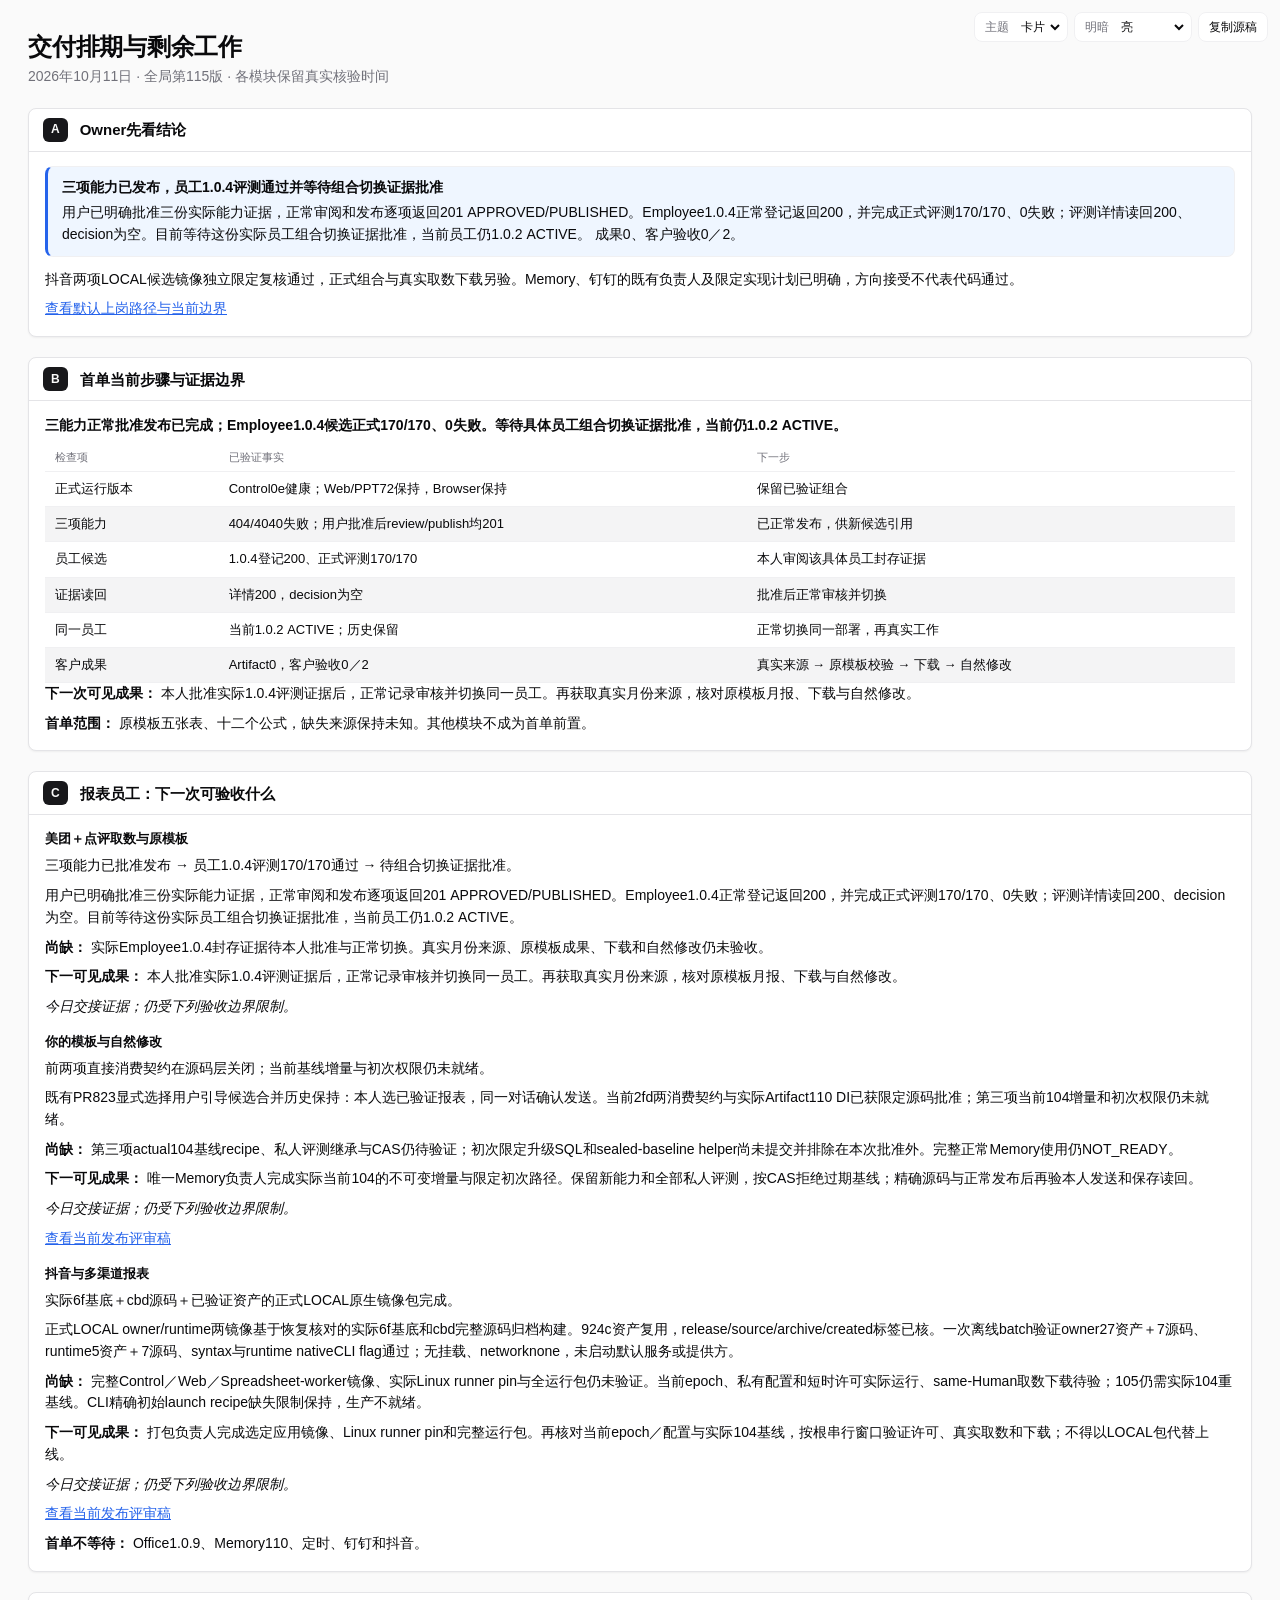
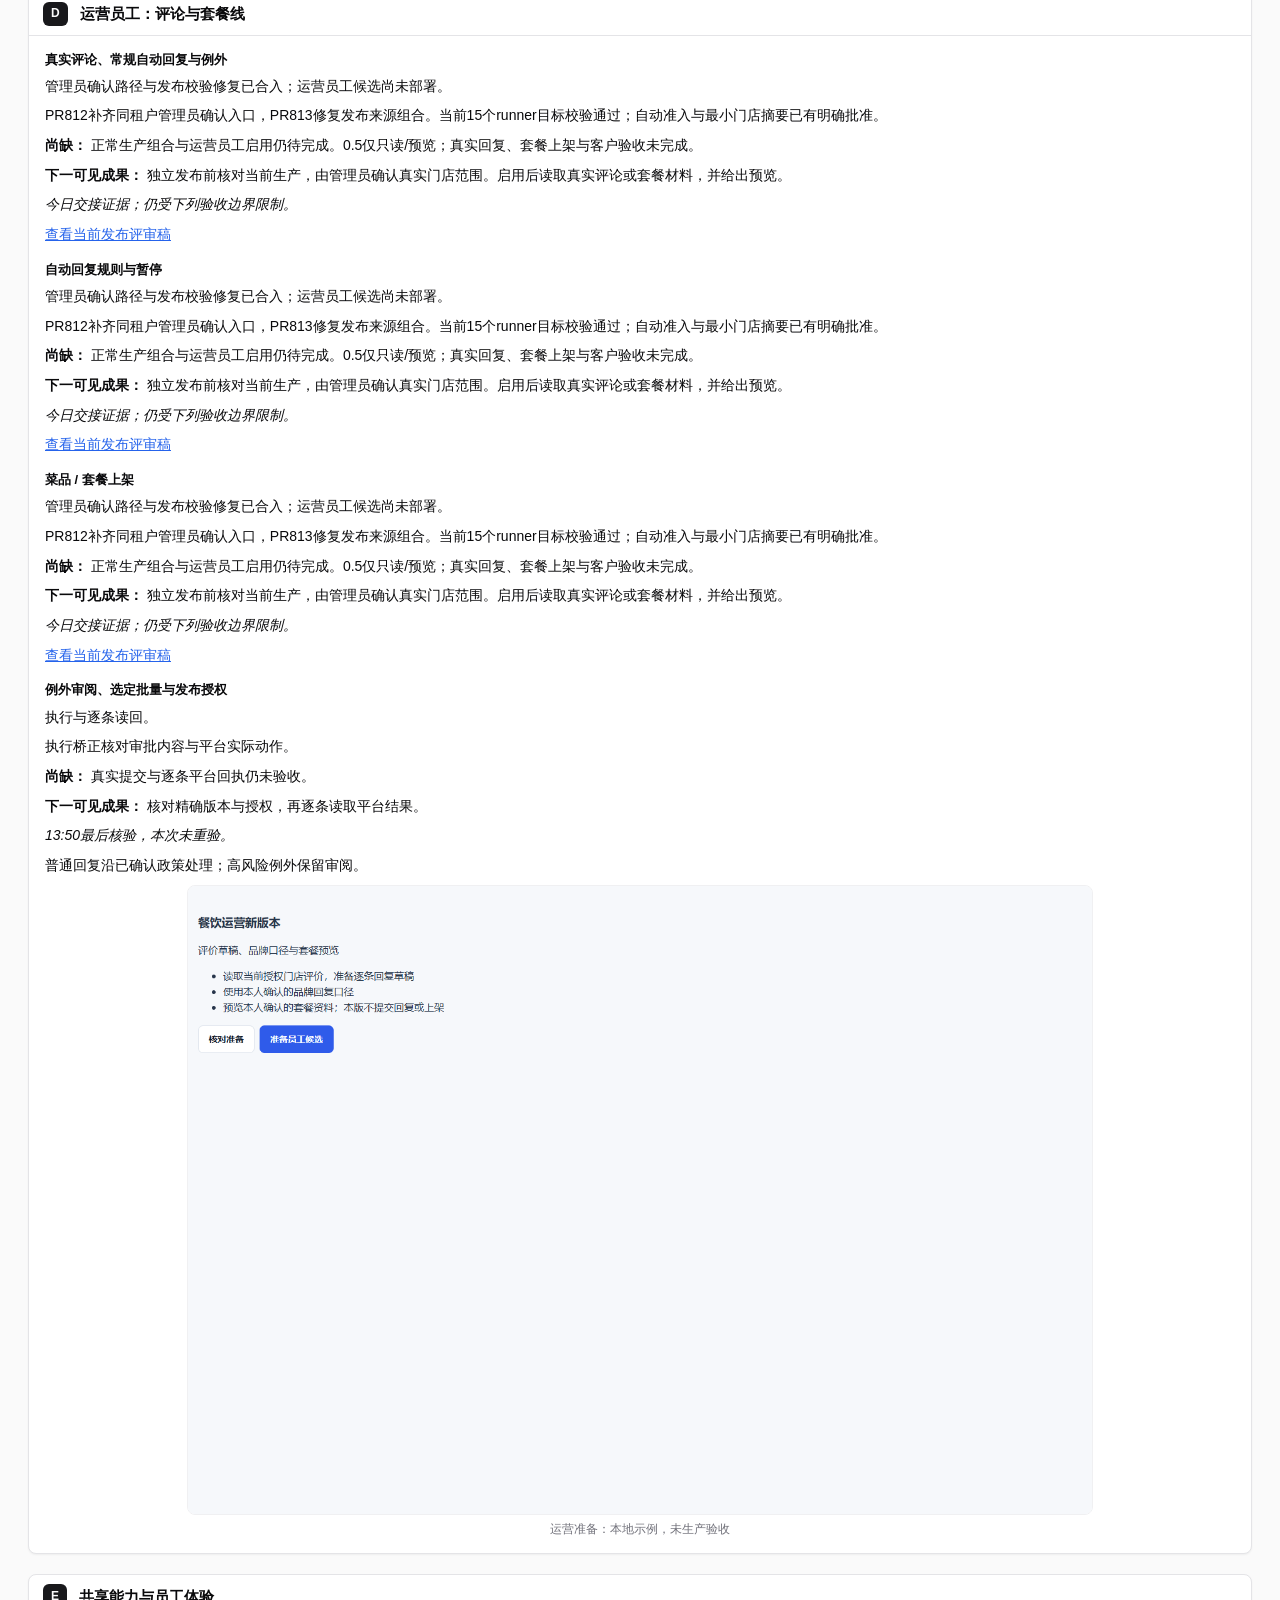
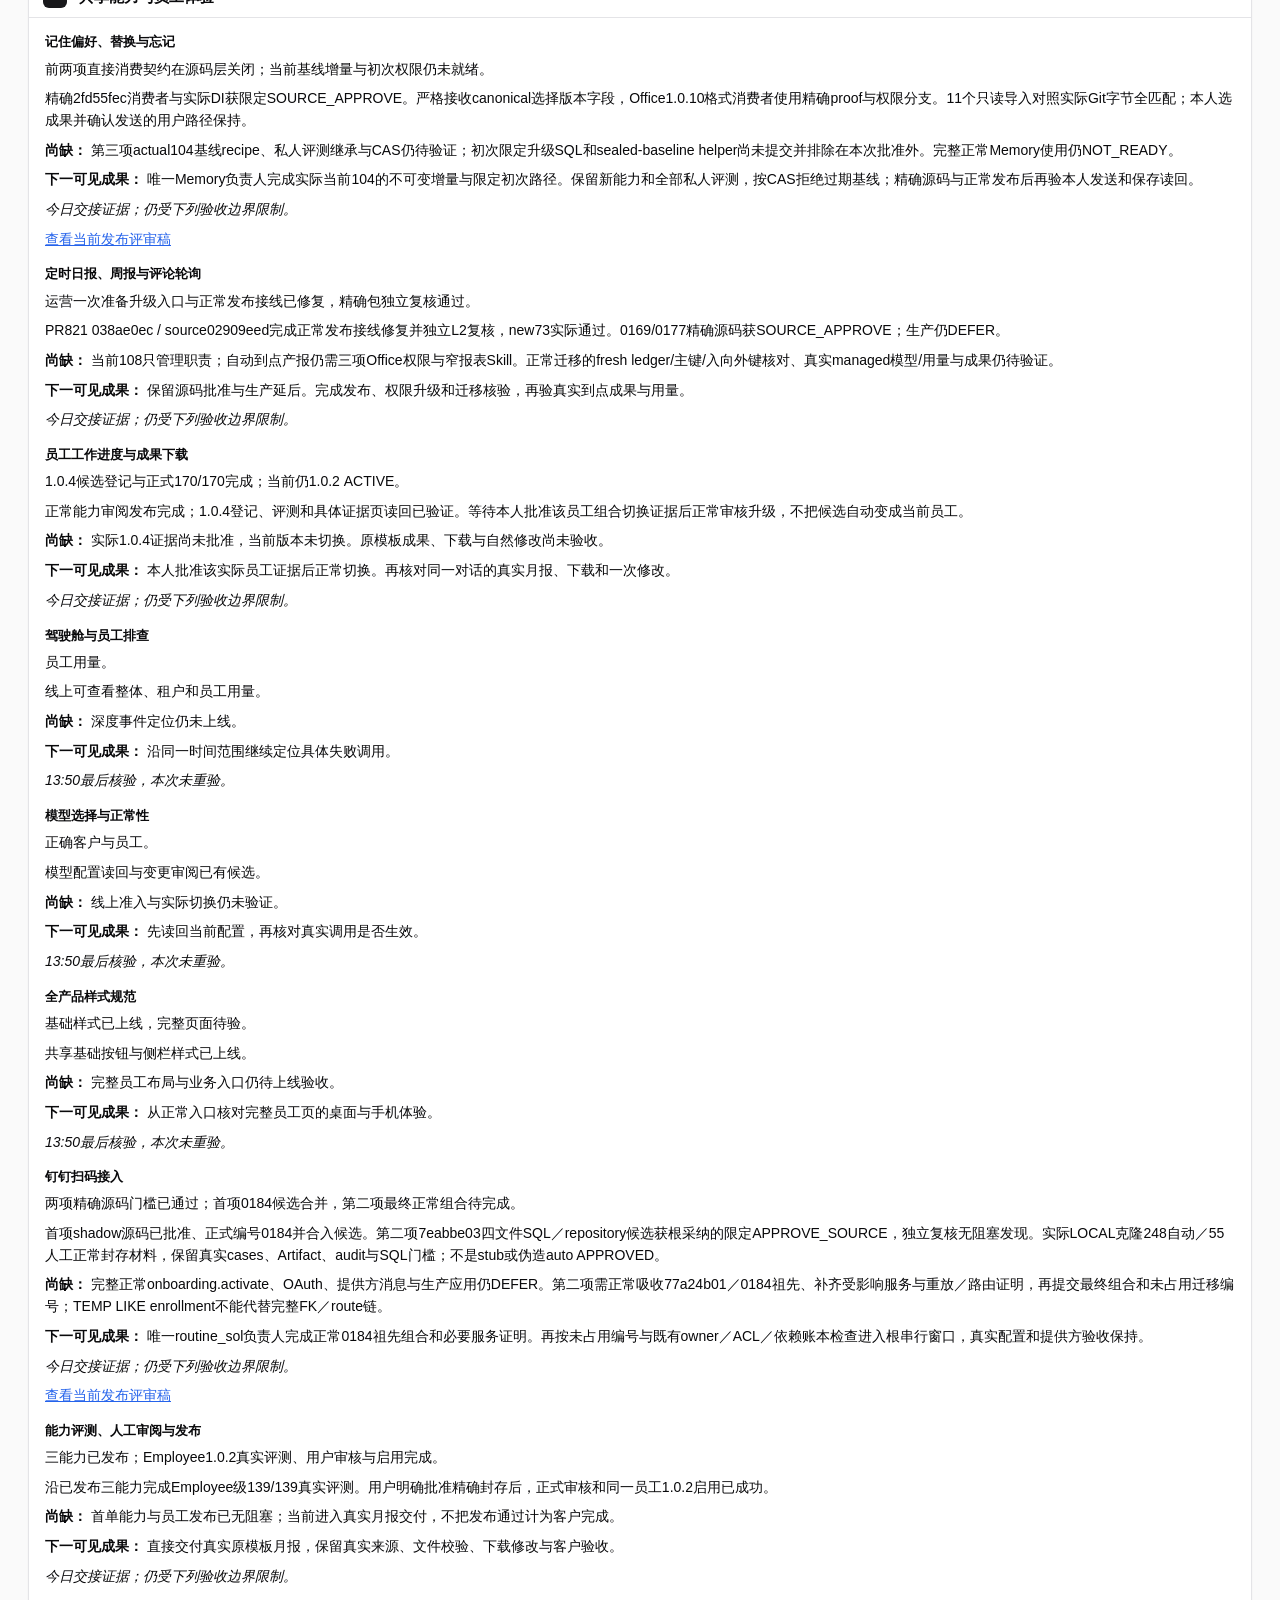
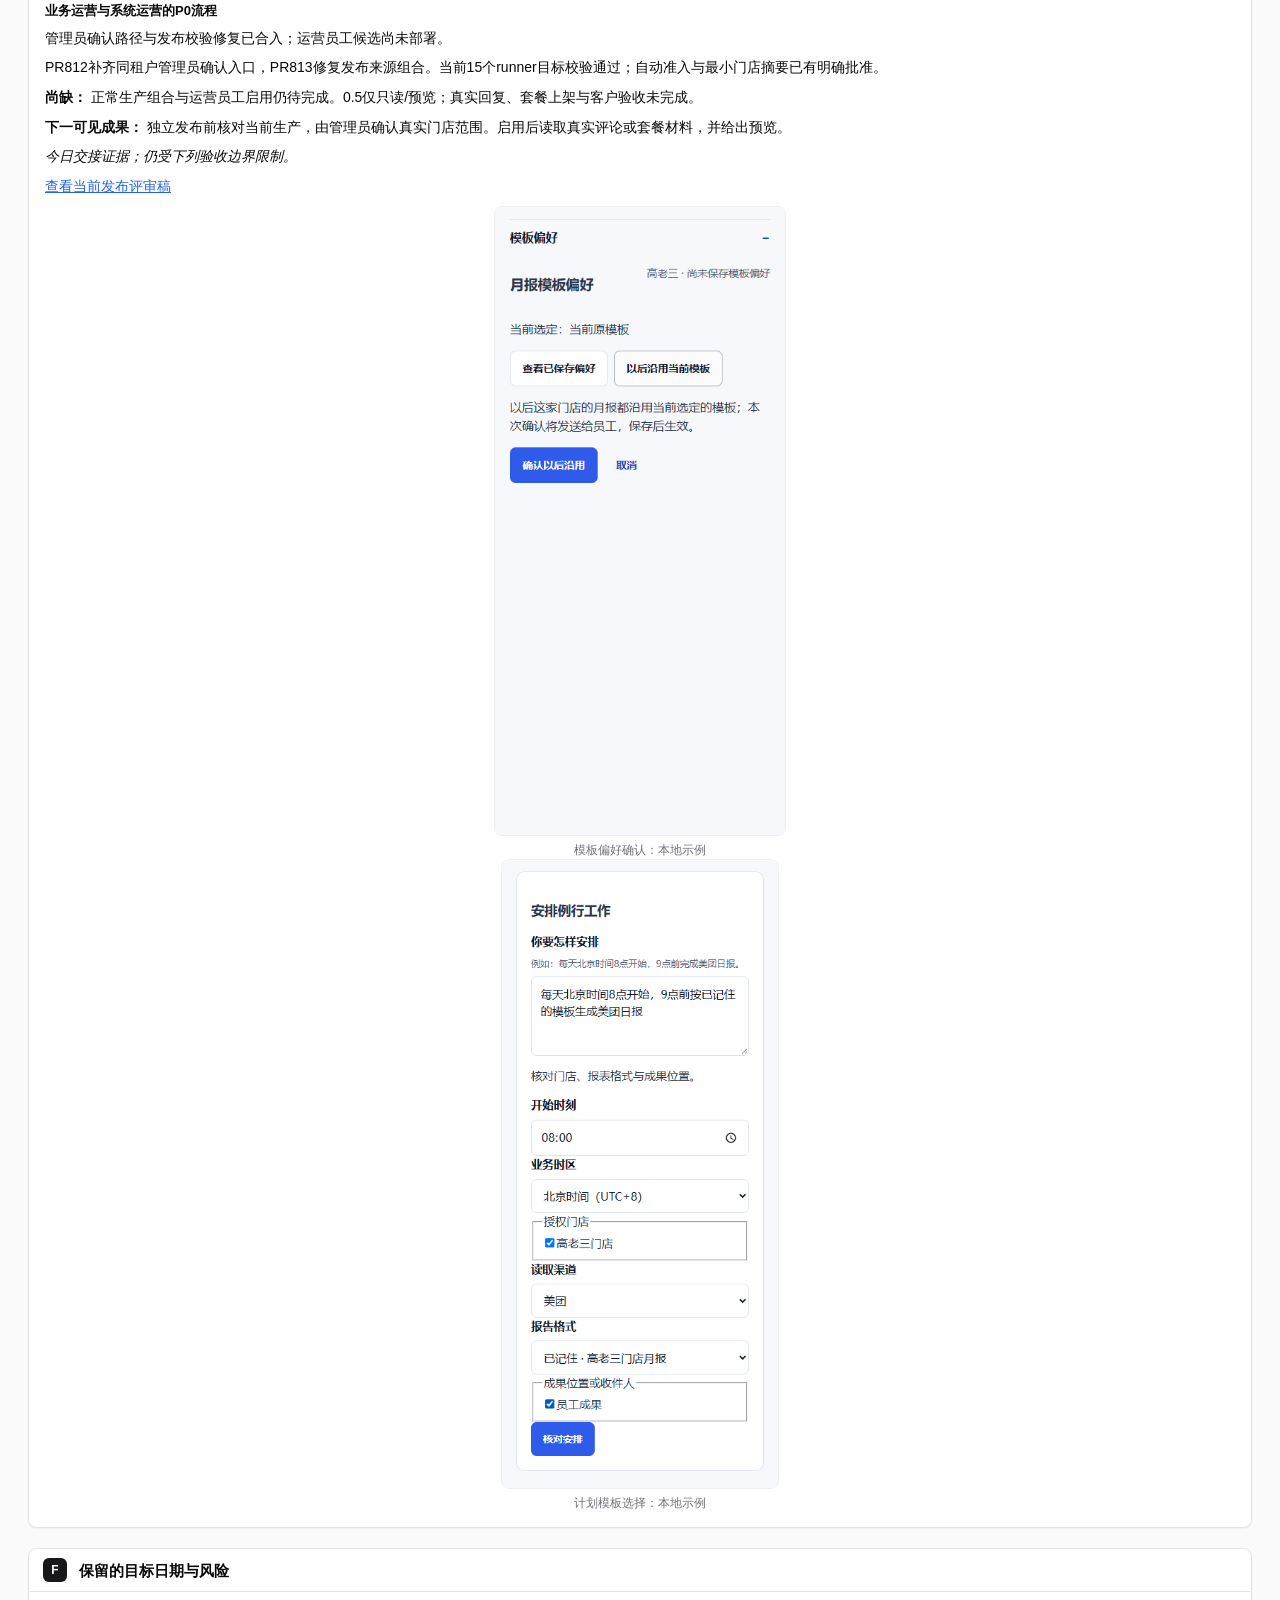
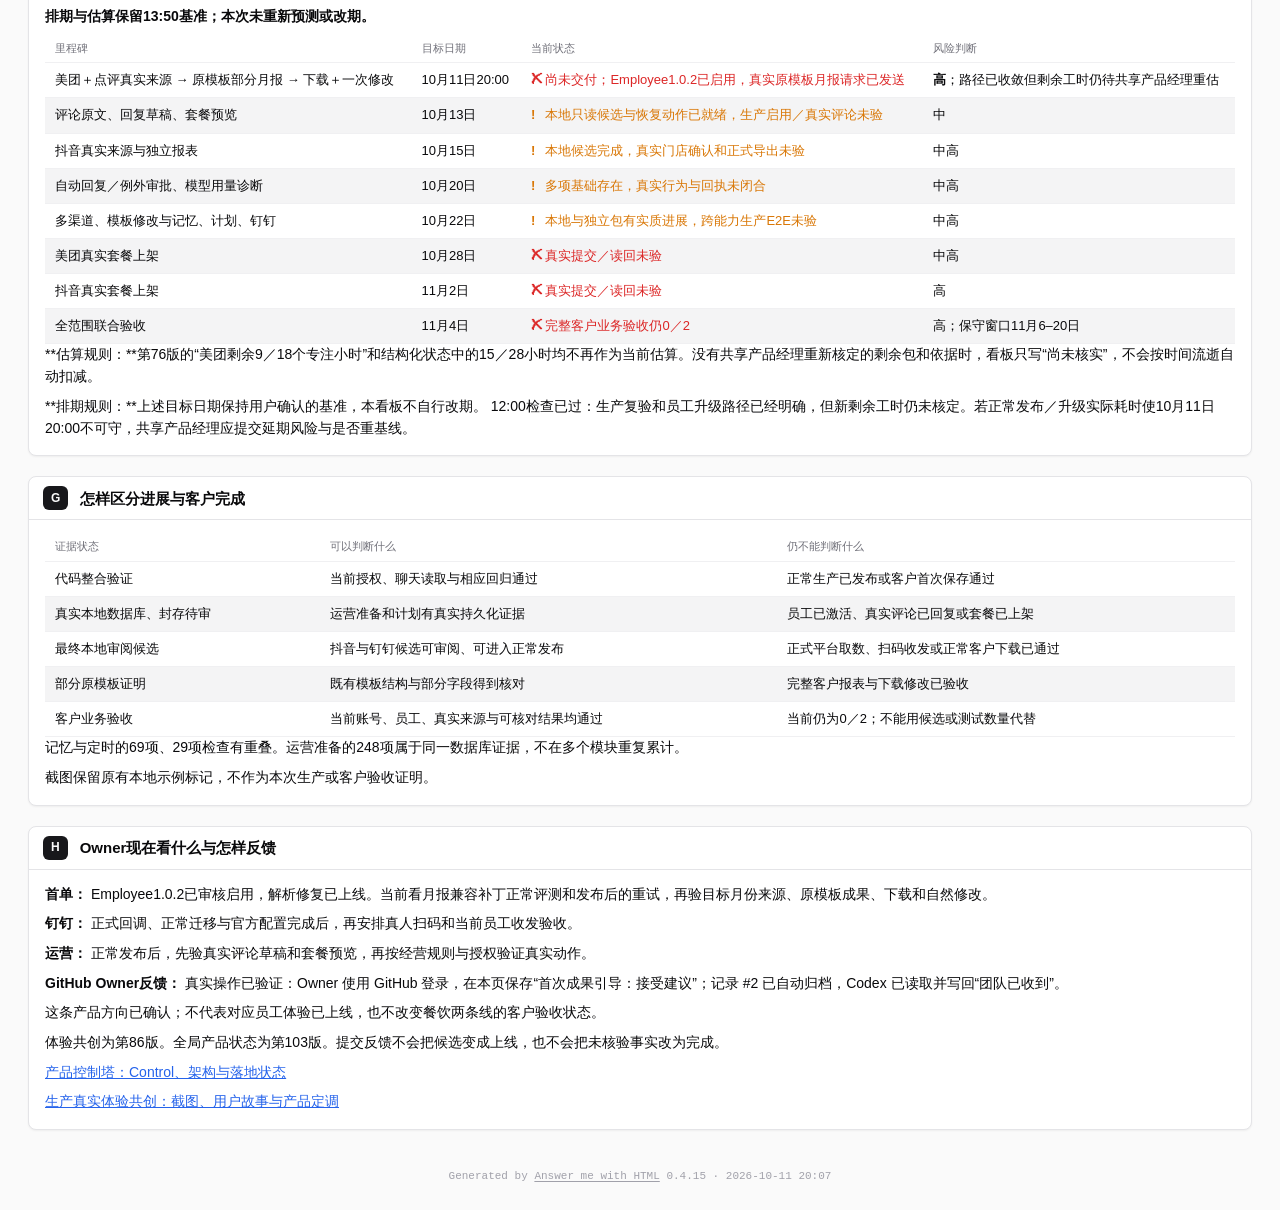
==== commit a40278f6: "docs(progress): publish revision 115 formal local native image pack proof" ====
--- a/index.html
+++ b/index.html
@@ -708,7 +708,7 @@
 <button class="am-btn" type="button" data-am="copy" data-done="已复制 ✓">复制源稿</button>
 </div>
 <main class="am-sheet">
-<header class="am-head"><h1>交付排期与剩余工作</h1><p class="am-sub">2026年10月11日 · 全局第114版 · 各模块保留真实核验时间</p></header>
+<header class="am-head"><h1>交付排期与剩余工作</h1><p class="am-sub">2026年10月11日 · 全局第115版 · 各模块保留真实核验时间</p></header>
 <div class="am-frame">
 <div class="am-ruler am-ruler--top" aria-hidden="true"><span>1</span><span>2</span><span>3</span><span>4</span><span>5</span><span>6</span><span>7</span><span>8</span></div><div class="am-ruler am-ruler--bottom" aria-hidden="true"><span>1</span><span>2</span><span>3</span><span>4</span><span>5</span><span>6</span><span>7</span><span>8</span></div><div class="am-ruler am-ruler--left" aria-hidden="true"><span>A</span><span>B</span><span>C</span><span>D</span></div><div class="am-ruler am-ruler--right" aria-hidden="true"><span>A</span><span>B</span><span>C</span><span>D</span></div>
 <div class="am-grid" style="--cols: 2">
@@ -783,10 +783,10 @@
 <p><em>今日交接证据；仍受下列验收边界限制。</em></p>
 <p><a href="https://github.com/iddunk/AstraStaff/pull/823">查看当前发布评审稿</a></p>
 <h3>抖音与多渠道报表</h3>
-<p>正常受限接线精确源码已批准；正式LOCAL打包进入实际6f基底检查。</p>
-<p>Exactcbd42f0f／72c正常opt-in接线保留当前0e／3d1祖先，根采纳独立APPROVE_SOURCE。实际数组消费配置、私有worker路由及回滚清理已在源码与LOCAL证明核对；native14源码、Dockerfiles和实际asset包保持。新LOCAL固定评测116通过，与旧113和月报170分别记录。</p>
-<p><strong>尚缺：</strong> 实际当前6f基底可用性、完整镜像provenance、CLI launch recipe缺失限制、运行epoch和私有配置待核验。真实same-Human提供方取数与下载未验收；静态105的旧102基线仍需actual104证据重建后才能启用。</p>
-<p><strong>下一可见成果：</strong> 根打包负责人按受审cbd源码、实际6f基底和既有assets准备正式LOCAL组合。完成镜像来源与配置／epoch核验；源码唯一负责人再用真实104基线准备候选，生产窗口不转移。</p>
+<p>实际6f基底＋cbd源码＋已验证资产的正式LOCAL原生镜像包完成。</p>
+<p>正式LOCAL owner/runtime两镜像基于恢复核对的实际6f基底和cbd完整源码归档构建。924c资产复用，release/source/archive/created标签已核。一次离线batch验证owner27资产＋7源码、runtime5资产＋7源码、syntax与runtime nativeCLI flag通过；无挂载、networknone，未启动默认服务或提供方。</p>
+<p><strong>尚缺：</strong> 完整Control／Web／Spreadsheet-worker镜像、实际Linux runner pin与全运行包仍未验证。当前epoch、私有配置和短时许可实际运行、same-Human取数下载待验；105仍需实际104重基线。CLI精确初始launch recipe缺失限制保持，生产不就绪。</p>
+<p><strong>下一可见成果：</strong> 打包负责人完成选定应用镜像、Linux runner pin和完整运行包。再核对当前epoch／配置与实际104基线，按根串行窗口验证许可、真实取数和下载；不得以LOCAL包代替上线。</p>
 <p><em>今日交接证据；仍受下列验收边界限制。</em></p>
 <p><a href="https://github.com/iddunk/AstraStaff/pull/801">查看当前发布评审稿</a></p>
 <p><strong>首单不等待：</strong> Office1.0.9、Memory110、定时、钉钉和抖音。</p>
@@ -1009,10 +1009,10 @@
 </div>
 </div>
 </main>
-<footer class="am-colophon">Generated by <a href="https://github.com/QingYunA/answer-me-with-html" target="_blank" rel="noopener">Answer me with HTML</a> 0.4.15 · 2026-10-11 19:59</footer>
+<footer class="am-colophon">Generated by <a href="https://github.com/QingYunA/answer-me-with-html" target="_blank" rel="noopener">Answer me with HTML</a> 0.4.15 · 2026-10-11 20:07</footer>
 <textarea id="am-source" hidden readonly aria-hidden="true">---
 title: 交付排期与剩余工作
-subtitle: 2026年10月11日 · 全局第114版 · 各模块保留真实核验时间
+subtitle: 2026年10月11日 · 全局第115版 · 各模块保留真实核验时间
 template: sheet
 theme: shadcn
 lang: zh
@@ -1077,13 +1077,13 @@
 
 ### 抖音与多渠道报表
 
-正常受限接线精确源码已批准；正式LOCAL打包进入实际6f基底检查。
-
-Exactcbd42f0f／72c正常opt-in接线保留当前0e／3d1祖先，根采纳独立APPROVE_SOURCE。实际数组消费配置、私有worker路由及回滚清理已在源码与LOCAL证明核对；native14源码、Dockerfiles和实际asset包保持。新LOCAL固定评测116通过，与旧113和月报170分别记录。
-
-**尚缺：** 实际当前6f基底可用性、完整镜像provenance、CLI launch recipe缺失限制、运行epoch和私有配置待核验。真实same-Human提供方取数与下载未验收；静态105的旧102基线仍需actual104证据重建后才能启用。
-
-**下一可见成果：** 根打包负责人按受审cbd源码、实际6f基底和既有assets准备正式LOCAL组合。完成镜像来源与配置／epoch核验；源码唯一负责人再用真实104基线准备候选，生产窗口不转移。
+实际6f基底＋cbd源码＋已验证资产的正式LOCAL原生镜像包完成。
+
+正式LOCAL owner/runtime两镜像基于恢复核对的实际6f基底和cbd完整源码归档构建。924c资产复用，release/source/archive/created标签已核。一次离线batch验证owner27资产＋7源码、runtime5资产＋7源码、syntax与runtime nativeCLI flag通过；无挂载、networknone，未启动默认服务或提供方。
+
+**尚缺：** 完整Control／Web／Spreadsheet-worker镜像、实际Linux runner pin与全运行包仍未验证。当前epoch、私有配置和短时许可实际运行、same-Human取数下载待验；105仍需实际104重基线。CLI精确初始launch recipe缺失限制保持，生产不就绪。
+
+**下一可见成果：** 打包负责人完成选定应用镜像、Linux runner pin和完整运行包。再核对当前epoch／配置与实际104基线，按根串行窗口验证许可、真实取数和下载；不得以LOCAL包代替上线。
 
 *今日交接证据；仍受下列验收边界限制。*
 
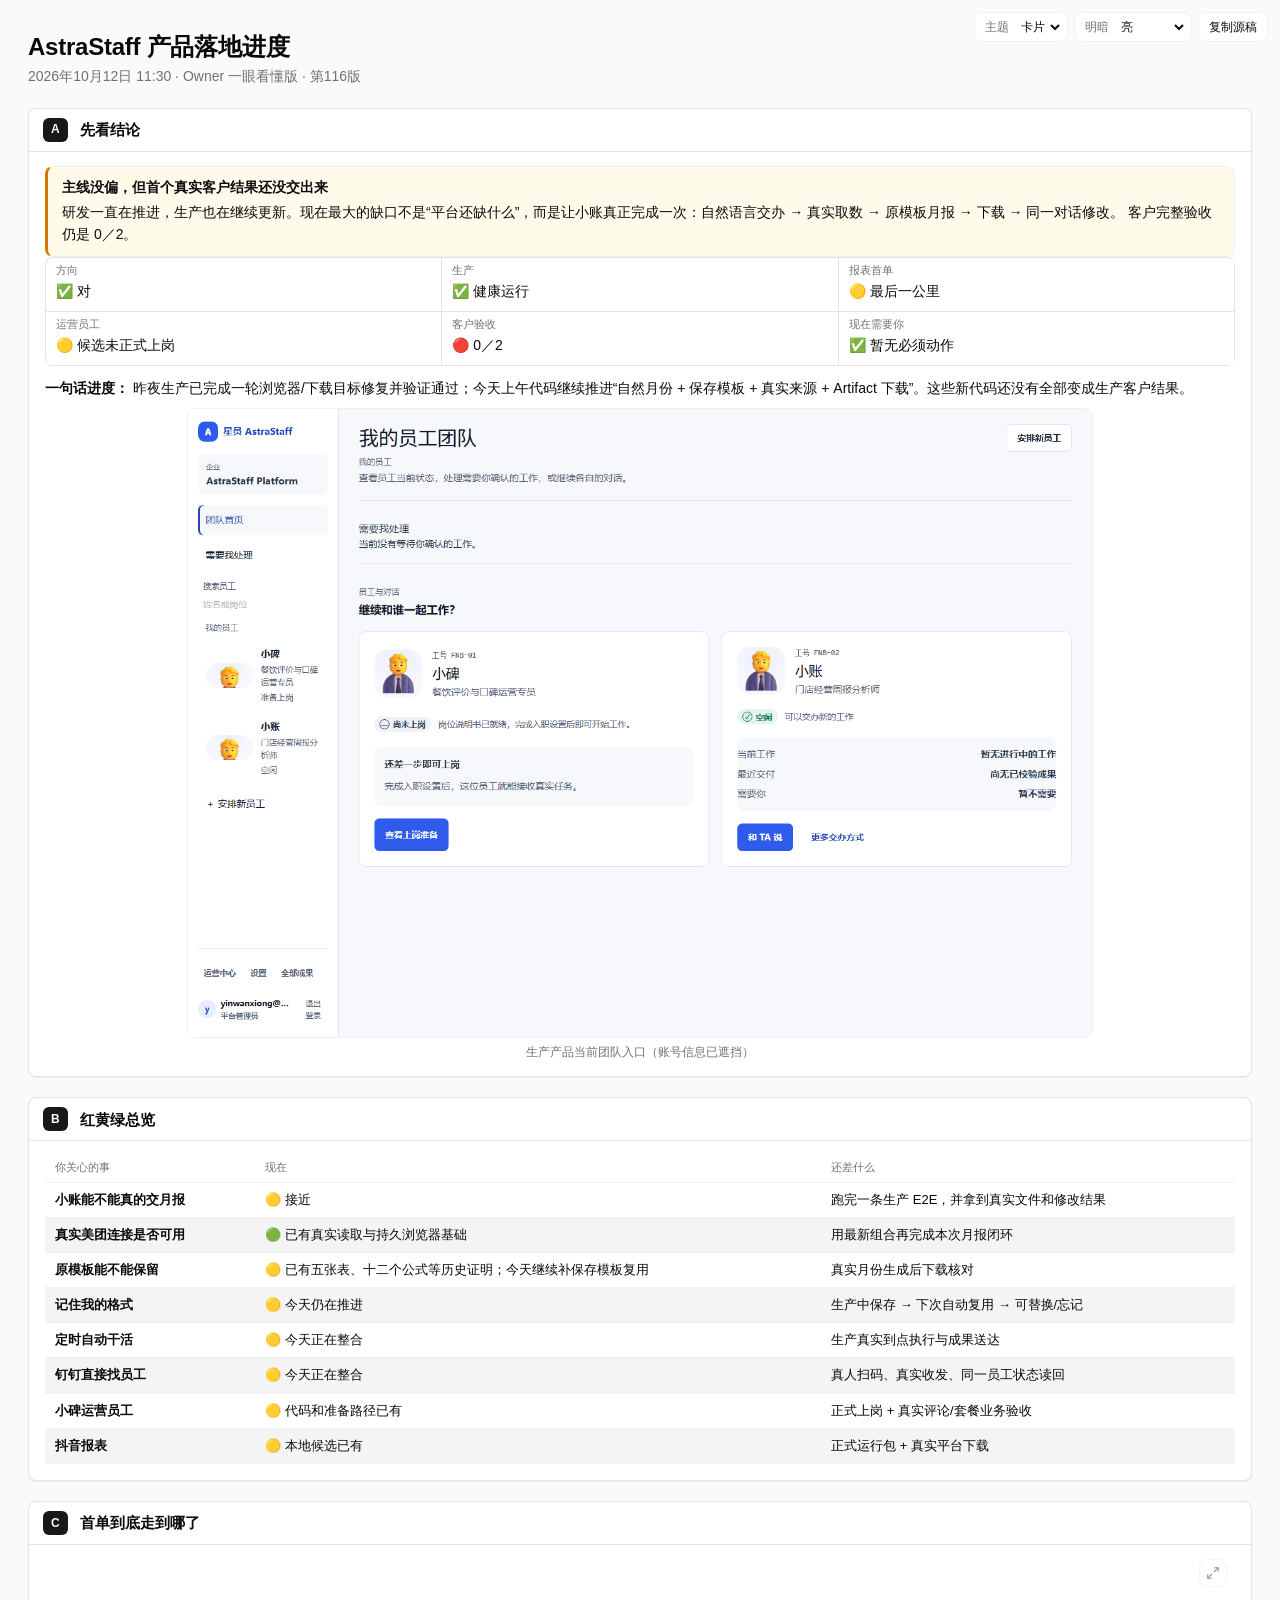
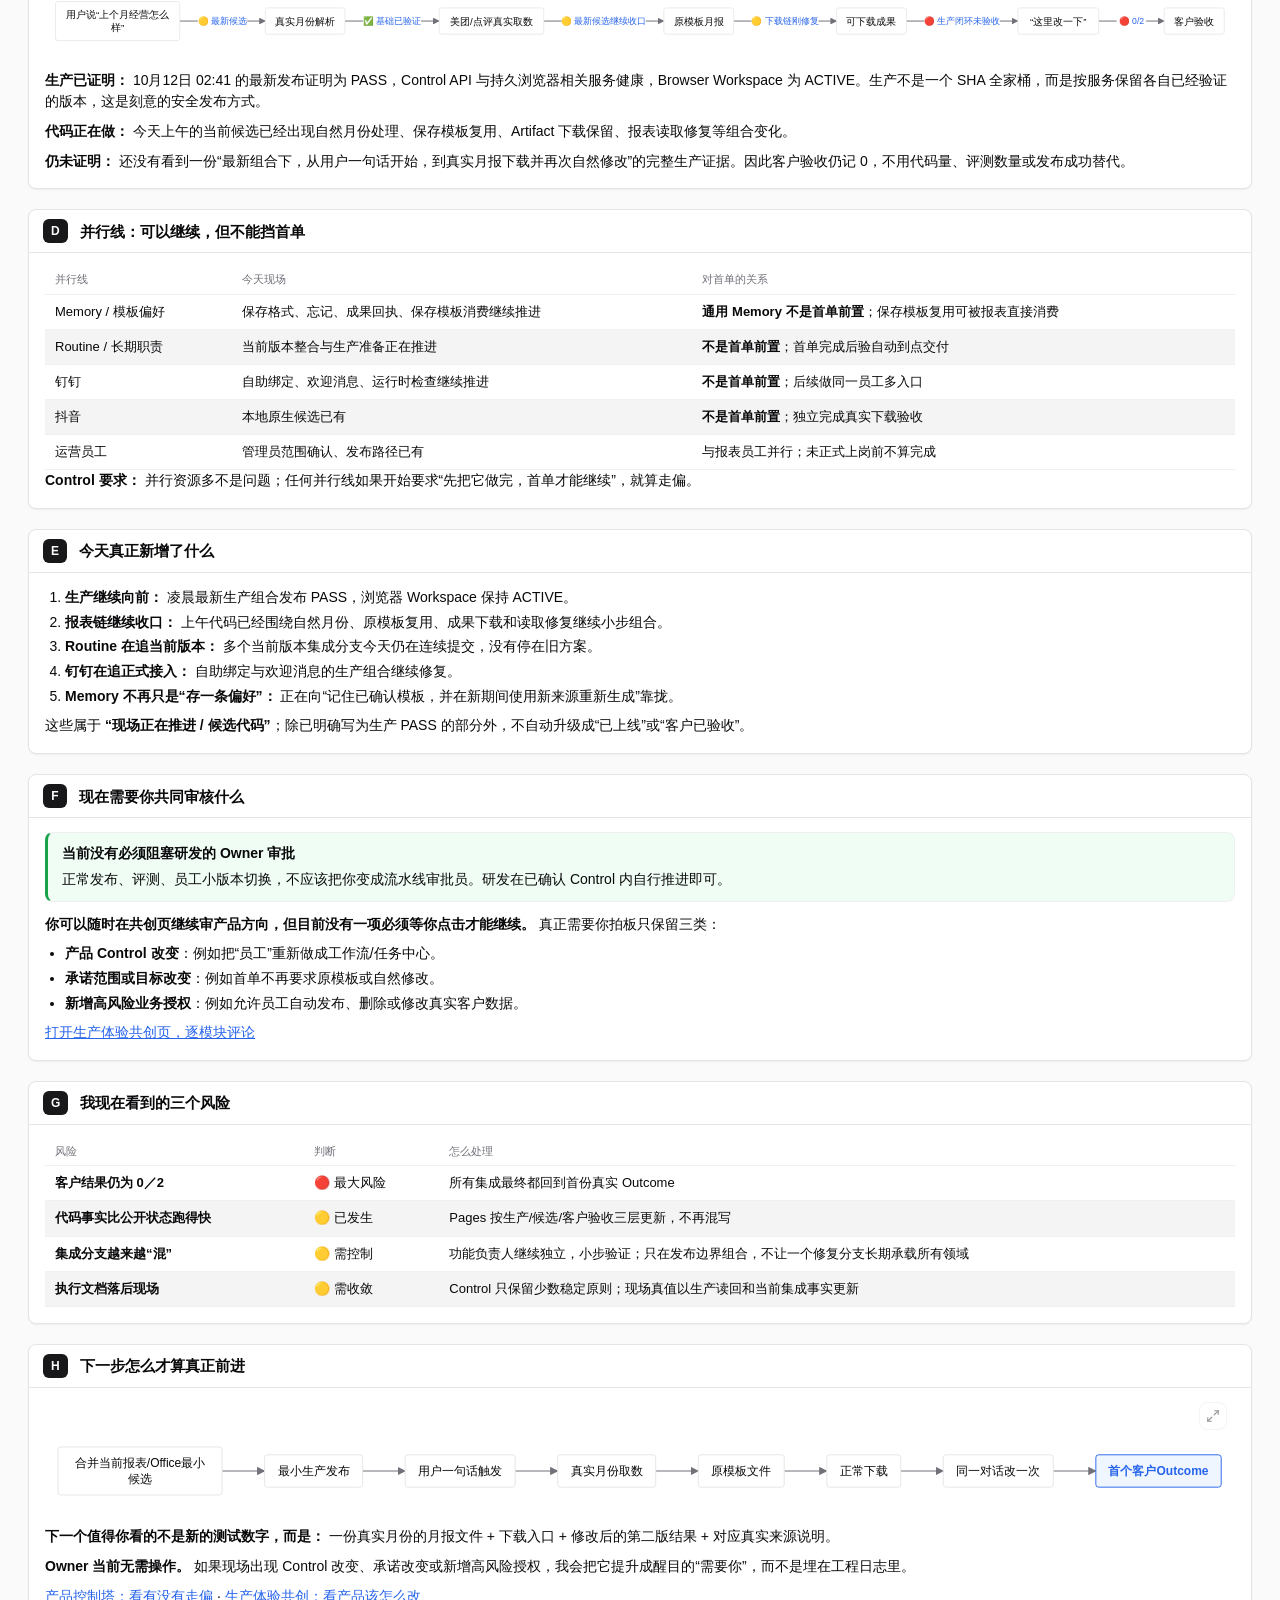
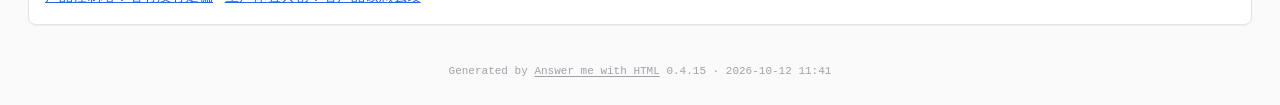
==== commit 53fc3e25: "docs(progress): simplify owner control surfaces r116" ====
--- a/index.html
+++ b/index.html
@@ -4,7 +4,7 @@
 <meta charset="utf-8">
 <meta name="viewport" content="width=device-width, initial-scale=1">
 <meta name="generator" content="Answer me with HTML 0.4.15">
-<title>交付排期与剩余工作</title>
+<title>AstraStaff 产品落地进度</title>
 <style>
 html[data-theme="blueprint"], html[data-theme="blueprint"][data-mode="light"] {
   --font-sans: -apple-system, BlinkMacSystemFont, "Segoe UI", "PingFang SC", "Hiragino Sans GB", "Microsoft YaHei", Roboto, "Helvetica Neue", Arial, sans-serif;
@@ -699,7 +699,8 @@
 html[data-theme="paper"] .am-md p { margin-bottom: 12px; }
 html[data-theme="paper"] .am-md table { font-family: var(--font-sans); }
 </style>
-<style>[data-am="reply"],.am-comment-btn,.am-comment,.am-reply{display:none!important}</style></head>
+<style>[data-am="reply"],.am-comment-btn,.am-comment,.am-reply{display:none!important}</style><style id="owner-mobile-readability">@media(max-width:520px){.am-kv{grid-template-columns:minmax(0,1fr)!important}.am-kv-cell{border-right:0!important}.am-panel{min-width:0!important}.am-md table,.am-table-wrap{display:block!important;max-width:100%!important;overflow-x:auto!important}.am-head{padding-right:0!important}.owner-control{min-width:0!important}.owner-decisions{grid-template-columns:minmax(0,1fr)!important}.owner-actions{flex-wrap:wrap!important}}</style>
+</head>
 <body>
 <div class="am-toolbar" data-am-root-lang="zh-CN" data-am-root-theme="shadcn" data-am-root-mode="light" data-am-root-style="80">
 <label class="am-pick">主题<select data-am="theme"><option value="blueprint">图纸</option><option value="shadcn" selected>卡片</option><option value="paper">纸张</option></select></label>
@@ -708,311 +709,208 @@
 <button class="am-btn" type="button" data-am="copy" data-done="已复制 ✓">复制源稿</button>
 </div>
 <main class="am-sheet">
-<header class="am-head"><h1>交付排期与剩余工作</h1><p class="am-sub">2026年10月11日 · 全局第115版 · 各模块保留真实核验时间</p></header>
+<header class="am-head"><h1>AstraStaff 产品落地进度</h1><p class="am-sub">2026年10月12日 11:30 · Owner 一眼看懂版 · 第116版</p></header>
 <div class="am-frame">
 <div class="am-ruler am-ruler--top" aria-hidden="true"><span>1</span><span>2</span><span>3</span><span>4</span><span>5</span><span>6</span><span>7</span><span>8</span></div><div class="am-ruler am-ruler--bottom" aria-hidden="true"><span>1</span><span>2</span><span>3</span><span>4</span><span>5</span><span>6</span><span>7</span><span>8</span></div><div class="am-ruler am-ruler--left" aria-hidden="true"><span>A</span><span>B</span><span>C</span><span>D</span></div><div class="am-ruler am-ruler--right" aria-hidden="true"><span>A</span><span>B</span><span>C</span><span>D</span></div>
 <div class="am-grid" style="--cols: 2">
 <section class="am-panel am-span-wide" id="panel-A" style="grid-column: span 2" data-span="2">
-<header class="am-panel-head"><span class="am-panel-id">A</span><h2>Owner先看结论</h2></header>
-<div class="am-panel-body"><div class="am-callout am-callout--info" role="note"><div class="am-callout-title">三项能力已发布，员工1.0.4评测通过并等待组合切换证据批准</div><div class="am-callout-body am-md"><p>用户已明确批准三份实际能力证据，正常审阅和发布逐项返回201 APPROVED/PUBLISHED。Employee1.0.4正常登记返回200，并完成正式评测170/170、0失败；评测详情读回200、decision为空。目前等待这份实际员工组合切换证据批准，当前员工仍1.0.2 ACTIVE。
-成果0、客户验收0／2。</p>
+<header class="am-panel-head"><span class="am-panel-id">A</span><h2>先看结论</h2></header>
+<div class="am-panel-body"><div class="am-callout am-callout--warn" role="note"><div class="am-callout-title">主线没偏，但首个真实客户结果还没交出来</div><div class="am-callout-body am-md"><p>研发一直在推进，生产也在继续更新。现在最大的缺口不是“平台还缺什么”，而是让小账真正完成一次：自然语言交办 → 真实取数 → 原模板月报 → 下载 → 同一对话修改。
+客户完整验收仍是 0／2。</p>
 </div></div>
-<div class="am-md"><p>抖音两项LOCAL候选镜像独立限定复核通过，正式组合与真实取数下载另验。Memory、钉钉的既有负责人及限定实现计划已明确，方向接受不代表代码通过。</p>
-<p><a href="./product-experience-review.html#panel-F">查看默认上岗路径与当前边界</a></p>
+<dl class="am-kv" style="--kv-cols: 3"><div class="am-kv-cell"><dt>方向</dt><dd>✅ 对</dd></div><div class="am-kv-cell"><dt>生产</dt><dd>✅ 健康运行</dd></div><div class="am-kv-cell"><dt>报表首单</dt><dd>🟡 最后一公里</dd></div><div class="am-kv-cell"><dt>运营员工</dt><dd>🟡 候选未正式上岗</dd></div><div class="am-kv-cell"><dt>客户验收</dt><dd>🔴 0／2</dd></div><div class="am-kv-cell"><dt>现在需要你</dt><dd>✅ 暂无必须动作</dd></div></dl>
+<div class="am-md"><p><strong>一句话进度：</strong> 昨夜生产已完成一轮浏览器/下载目标修复并验证通过；今天上午代码继续推进“自然月份 + 保存模板 + 真实来源 + Artifact 下载”。这些新代码还没有全部变成生产客户结果。</p>
+<figure class="am-figure"><img data-am-src="assets/product-owner-walkthrough-20261010/pub-01-team.png" src="[data-uri]" alt="生产产品当前团队入口（账号信息已遮挡）"><figcaption>生产产品当前团队入口（账号信息已遮挡）</figcaption></figure>
 </div></div>
 </section>
 <section class="am-panel am-span-wide" id="panel-B" style="grid-column: span 2" data-span="2">
-<header class="am-panel-head"><span class="am-panel-id">B</span><h2>首单当前步骤与证据边界</h2></header>
-<div class="am-panel-body"><div class="am-md"><p><strong>三能力正常批准发布已完成；Employee1.0.4候选正式170/170、0失败。等待具体员工组合切换证据批准，当前仍1.0.2 ACTIVE。</strong></p>
-<div class="am-table-wrap"><table>
+<header class="am-panel-head"><span class="am-panel-id">B</span><h2>红黄绿总览</h2></header>
+<div class="am-panel-body"><div class="am-md"><div class="am-table-wrap"><table>
 <thead>
 <tr>
-<th>检查项</th>
-<th>已验证事实</th>
-<th>下一步</th>
+<th>你关心的事</th>
+<th>现在</th>
+<th>还差什么</th>
 </tr>
 </thead>
 <tbody><tr>
-<td>正式运行版本</td>
-<td>Control0e健康；Web/PPT72保持，Browser保持</td>
-<td>保留已验证组合</td>
+<td><strong>小账能不能真的交月报</strong></td>
+<td>🟡 接近</td>
+<td>跑完一条生产 E2E，并拿到真实文件和修改结果</td>
 </tr>
 <tr>
-<td>三项能力</td>
-<td>404/4040失败；用户批准后review/publish均201</td>
-<td>已正常发布，供新候选引用</td>
+<td><strong>真实美团连接是否可用</strong></td>
+<td>🟢 已有真实读取与持久浏览器基础</td>
+<td>用最新组合再完成本次月报闭环</td>
 </tr>
 <tr>
-<td>员工候选</td>
-<td>1.0.4登记200、正式评测170/170</td>
-<td>本人审阅该具体员工封存证据</td>
+<td><strong>原模板能不能保留</strong></td>
+<td>🟡 已有五张表、十二个公式等历史证明；今天继续补保存模板复用</td>
+<td>真实月份生成后下载核对</td>
 </tr>
 <tr>
-<td>证据读回</td>
-<td>详情200，decision为空</td>
-<td>批准后正常审核并切换</td>
+<td><strong>记住我的格式</strong></td>
+<td>🟡 今天仍在推进</td>
+<td>生产中保存 → 下次自动复用 → 可替换/忘记</td>
 </tr>
 <tr>
-<td>同一员工</td>
-<td>当前1.0.2 ACTIVE；历史保留</td>
-<td>正常切换同一部署，再真实工作</td>
+<td><strong>定时自动干活</strong></td>
+<td>🟡 今天正在整合</td>
+<td>生产真实到点执行与成果送达</td>
 </tr>
 <tr>
-<td>客户成果</td>
-<td>Artifact0，客户验收0／2</td>
-<td>真实来源 → 原模板校验 → 下载 → 自然修改</td>
+<td><strong>钉钉直接找员工</strong></td>
+<td>🟡 今天正在整合</td>
+<td>真人扫码、真实收发、同一员工状态读回</td>
+</tr>
+<tr>
+<td><strong>小碑运营员工</strong></td>
+<td>🟡 代码和准备路径已有</td>
+<td>正式上岗 + 真实评论/套餐业务验收</td>
+</tr>
+<tr>
+<td><strong>抖音报表</strong></td>
+<td>🟡 本地候选已有</td>
+<td>正式运行包 + 真实平台下载</td>
 </tr>
 </tbody></table></div>
-<p><strong>下一次可见成果：</strong> 本人批准实际1.0.4评测证据后，正常记录审核并切换同一员工。再获取真实月份来源，核对原模板月报、下载与自然修改。</p>
-<p><strong>首单范围：</strong> 原模板五张表、十二个公式，缺失来源保持未知。其他模块不成为首单前置。</p>
 </div></div>
 </section>
 <section class="am-panel am-span-wide" id="panel-C" style="grid-column: span 2" data-span="2">
-<header class="am-panel-head"><span class="am-panel-id">C</span><h2>报表员工：下一次可验收什么</h2></header>
-<div class="am-panel-body"><div class="am-md"><h3>美团＋点评取数与原模板</h3>
-<p>三项能力已批准发布 → 员工1.0.4评测170/170通过 → 待组合切换证据批准。</p>
-<p>用户已明确批准三份实际能力证据，正常审阅和发布逐项返回201 APPROVED/PUBLISHED。Employee1.0.4正常登记返回200，并完成正式评测170/170、0失败；评测详情读回200、decision为空。目前等待这份实际员工组合切换证据批准，当前员工仍1.0.2 ACTIVE。</p>
-<p><strong>尚缺：</strong> 实际Employee1.0.4封存证据待本人批准与正常切换。真实月份来源、原模板成果、下载和自然修改仍未验收。</p>
-<p><strong>下一可见成果：</strong> 本人批准实际1.0.4评测证据后，正常记录审核并切换同一员工。再获取真实月份来源，核对原模板月报、下载与自然修改。</p>
-<p><em>今日交接证据；仍受下列验收边界限制。</em></p>
-<h3>你的模板与自然修改</h3>
-<p>前两项直接消费契约在源码层关闭；当前基线增量与初次权限仍未就绪。</p>
-<p>既有PR823显式选择用户引导候选合并历史保持：本人选已验证报表，同一对话确认发送。当前2fd两消费契约与实际Artifact110 DI已获限定源码批准；第三项当前104增量和初次权限仍未就绪。</p>
-<p><strong>尚缺：</strong> 第三项actual104基线recipe、私人评测继承与CAS仍待验证；初次限定升级SQL和sealed-baseline helper尚未提交并排除在本次批准外。完整正常Memory使用仍NOT_READY。</p>
-<p><strong>下一可见成果：</strong> 唯一Memory负责人完成实际当前104的不可变增量与限定初次路径。保留新能力和全部私人评测，按CAS拒绝过期基线；精确源码与正常发布后再验本人发送和保存读回。</p>
-<p><em>今日交接证据；仍受下列验收边界限制。</em></p>
-<p><a href="https://github.com/iddunk/AstraStaff/pull/823">查看当前发布评审稿</a></p>
-<h3>抖音与多渠道报表</h3>
-<p>实际6f基底＋cbd源码＋已验证资产的正式LOCAL原生镜像包完成。</p>
-<p>正式LOCAL owner/runtime两镜像基于恢复核对的实际6f基底和cbd完整源码归档构建。924c资产复用，release/source/archive/created标签已核。一次离线batch验证owner27资产＋7源码、runtime5资产＋7源码、syntax与runtime nativeCLI flag通过；无挂载、networknone，未启动默认服务或提供方。</p>
-<p><strong>尚缺：</strong> 完整Control／Web／Spreadsheet-worker镜像、实际Linux runner pin与全运行包仍未验证。当前epoch、私有配置和短时许可实际运行、same-Human取数下载待验；105仍需实际104重基线。CLI精确初始launch recipe缺失限制保持，生产不就绪。</p>
-<p><strong>下一可见成果：</strong> 打包负责人完成选定应用镜像、Linux runner pin和完整运行包。再核对当前epoch／配置与实际104基线，按根串行窗口验证许可、真实取数和下载；不得以LOCAL包代替上线。</p>
-<p><em>今日交接证据；仍受下列验收边界限制。</em></p>
-<p><a href="https://github.com/iddunk/AstraStaff/pull/801">查看当前发布评审稿</a></p>
-<p><strong>首单不等待：</strong> Office1.0.9、Memory110、定时、钉钉和抖音。</p>
+<header class="am-panel-head"><span class="am-panel-id">C</span><h2>首单到底走到哪了</h2></header>
+<div class="am-panel-body"><figure class="am-diagram am-flow"><svg viewBox="0 0 1584 80" width="1584" height="80" role="img" aria-label="流程图：用户说“上个月经营怎么样”、真实月份解析、美团/点评真实取数、原模板月报、可下载成果、“这里改一下”、客户验收" xmlns="http://www.w3.org/2000/svg"><defs><marker id="am1-arrow" viewBox="0 0 10 10" refX="9" refY="5" markerWidth="7" markerHeight="7" orient="auto-start-reverse"><path class="am-arrow" d="M0,0 L10,5 L0,10 z"/></marker></defs><g></g><g><g data-step="0"><path class="am-edge" d="M179.3,40 L207.8,40 Q236.2,40 264.7,40 L293.2,40" marker-end="url(#am1-arrow)"/><g class="am-edge-label"><rect x="203.3" y="31" width="65.9" height="18" rx="3"/><text x="236.2" y="40" text-anchor="middle" dominant-baseline="central">🟡 最新候选</text></g></g><g data-step="1"><path class="am-edge" d="M399.2,40 L430.5,40 Q461.9,40 493.2,40 L524.6,40" marker-end="url(#am1-arrow)"/><g class="am-edge-label"><rect x="423.2" y="31" width="77.4" height="18" rx="3"/><text x="461.9" y="40" text-anchor="middle" dominant-baseline="central">✅ 基础已验证</text></g></g><g data-step="2"><path class="am-edge" d="M663.8,40 L703.8,40 Q743.8,40 783.8,40 L823.7,40" marker-end="url(#am1-arrow)"/><g class="am-edge-label"><rect x="687.8" y="31" width="111.9" height="18" rx="3"/><text x="743.8" y="40" text-anchor="middle" dominant-baseline="central">🟡 最新候选继续收口</text></g></g><g data-step="3"><path class="am-edge" d="M916.7,40 L951,40 Q985.2,40 1019.4,40 L1053.6,40" marker-end="url(#am1-arrow)"/><g class="am-edge-label"><rect x="940.7" y="31" width="88.9" height="18" rx="3"/><text x="985.2" y="40" text-anchor="middle" dominant-baseline="central">🟡 下载链刚修复</text></g></g><g data-step="4"><path class="am-edge" d="M1146.6,40 L1183.7,40 Q1220.8,40 1257.9,40 L1295,40" marker-end="url(#am1-arrow)"/><g class="am-edge-label"><rect x="1170.6" y="31" width="100.4" height="18" rx="3"/><text x="1220.8" y="40" text-anchor="middle" dominant-baseline="central">🔴 生产闭环未验收</text></g></g><g data-step="5"><path class="am-edge" d="M1402.6,40 L1424.4,40 Q1446.2,40 1468,40 L1489.8,40" marker-end="url(#am1-arrow)"/><g class="am-edge-label"><rect x="1426.6" y="31" width="39.2" height="18" rx="3"/><text x="1446.2" y="40" text-anchor="middle" dominant-baseline="central">🔴 0/2</text></g></g></g><g><g class="am-node am-node--rect" data-key="用户说“上个月经营怎么样”" data-step="0"><rect class="am-node-shape" x="14" y="14" width="165.3" height="52" rx="3"/><text x="96.6" y="31.5" text-anchor="middle" dominant-baseline="central">用户说“上个月经营怎么</text><text x="96.6" y="48.5" text-anchor="middle" dominant-baseline="central">样”</text></g><g class="am-node am-node--rect" data-key="真实月份解析" data-step="0"><rect class="am-node-shape" x="293.2" y="22.5" width="106" height="35" rx="3"/><text x="346.2" y="40" text-anchor="middle" dominant-baseline="central">真实月份解析</text></g><g class="am-node am-node--rect" data-key="美团/点评真实取数" data-step="1"><rect class="am-node-shape" x="524.6" y="22.5" width="139.3" height="35" rx="3"/><text x="594.2" y="40" text-anchor="middle" dominant-baseline="central">美团/点评真实取数</text></g><g class="am-node am-node--rect" data-key="原模板月报" data-step="2"><rect class="am-node-shape" x="823.7" y="22.5" width="93" height="35" rx="3"/><text x="870.2" y="40" text-anchor="middle" dominant-baseline="central">原模板月报</text></g><g class="am-node am-node--rect" data-key="可下载成果" data-step="3"><rect class="am-node-shape" x="1053.6" y="22.5" width="93" height="35" rx="3"/><text x="1100.1" y="40" text-anchor="middle" dominant-baseline="central">可下载成果</text></g><g class="am-node am-node--rect" data-key="“这里改一下”" data-step="4"><rect class="am-node-shape" x="1295" y="22.5" width="107.6" height="35" rx="3"/><text x="1348.8" y="40" text-anchor="middle" dominant-baseline="central">“这里改一下”</text></g><g class="am-node am-node--rect" data-key="客户验收" data-step="5"><rect class="am-node-shape" x="1489.8" y="22.5" width="80" height="35" rx="3"/><text x="1529.8" y="40" text-anchor="middle" dominant-baseline="central">客户验收</text></g></g></svg></figure>
+<div class="am-md"><p><strong>生产已证明：</strong> 10月12日 02:41 的最新发布证明为 PASS，Control API 与持久浏览器相关服务健康，Browser Workspace 为 ACTIVE。生产不是一个 SHA 全家桶，而是按服务保留各自已经验证的版本，这是刻意的安全发布方式。</p>
+<p><strong>代码正在做：</strong> 今天上午的当前候选已经出现自然月份处理、保存模板复用、Artifact 下载保留、报表读取修复等组合变化。</p>
+<p><strong>仍未证明：</strong> 还没有看到一份“最新组合下，从用户一句话开始，到真实月报下载并再次自然修改”的完整生产证据。因此客户验收仍记 0，不用代码量、评测数量或发布成功替代。</p>
 </div></div>
 </section>
 <section class="am-panel am-span-wide" id="panel-D" style="grid-column: span 2" data-span="2">
-<header class="am-panel-head"><span class="am-panel-id">D</span><h2>运营员工：评论与套餐线</h2></header>
-<div class="am-panel-body"><div class="am-md"><h3>真实评论、常规自动回复与例外</h3>
-<p>管理员确认路径与发布校验修复已合入；运营员工候选尚未部署。</p>
-<p>PR812补齐同租户管理员确认入口，PR813修复发布来源组合。当前15个runner目标校验通过；自动准入与最小门店摘要已有明确批准。</p>
-<p><strong>尚缺：</strong> 正常生产组合与运营员工启用仍待完成。0.5仅只读/预览；真实回复、套餐上架与客户验收未完成。</p>
-<p><strong>下一可见成果：</strong> 独立发布前核对当前生产，由管理员确认真实门店范围。启用后读取真实评论或套餐材料，并给出预览。</p>
-<p><em>今日交接证据；仍受下列验收边界限制。</em></p>
-<p><a href="https://github.com/iddunk/AstraStaff/pull/813">查看当前发布评审稿</a></p>
-<h3>自动回复规则与暂停</h3>
-<p>管理员确认路径与发布校验修复已合入；运营员工候选尚未部署。</p>
-<p>PR812补齐同租户管理员确认入口，PR813修复发布来源组合。当前15个runner目标校验通过；自动准入与最小门店摘要已有明确批准。</p>
-<p><strong>尚缺：</strong> 正常生产组合与运营员工启用仍待完成。0.5仅只读/预览；真实回复、套餐上架与客户验收未完成。</p>
-<p><strong>下一可见成果：</strong> 独立发布前核对当前生产，由管理员确认真实门店范围。启用后读取真实评论或套餐材料，并给出预览。</p>
-<p><em>今日交接证据；仍受下列验收边界限制。</em></p>
-<p><a href="https://github.com/iddunk/AstraStaff/pull/813">查看当前发布评审稿</a></p>
-<h3>菜品 / 套餐上架</h3>
-<p>管理员确认路径与发布校验修复已合入；运营员工候选尚未部署。</p>
-<p>PR812补齐同租户管理员确认入口，PR813修复发布来源组合。当前15个runner目标校验通过；自动准入与最小门店摘要已有明确批准。</p>
-<p><strong>尚缺：</strong> 正常生产组合与运营员工启用仍待完成。0.5仅只读/预览；真实回复、套餐上架与客户验收未完成。</p>
-<p><strong>下一可见成果：</strong> 独立发布前核对当前生产，由管理员确认真实门店范围。启用后读取真实评论或套餐材料，并给出预览。</p>
-<p><em>今日交接证据；仍受下列验收边界限制。</em></p>
-<p><a href="https://github.com/iddunk/AstraStaff/pull/813">查看当前发布评审稿</a></p>
-<h3>例外审阅、选定批量与发布授权</h3>
-<p>执行与逐条读回。</p>
-<p>执行桥正核对审批内容与平台实际动作。</p>
-<p><strong>尚缺：</strong> 真实提交与逐条平台回执仍未验收。</p>
-<p><strong>下一可见成果：</strong> 核对精确版本与授权，再逐条读取平台结果。</p>
-<p><em>13:50最后核验，本次未重验。</em></p>
-<p>普通回复沿已确认政策处理；高风险例外保留审阅。</p>
-<figure class="am-figure"><img data-am-src="assets/operations-preparation-1440.png" src="[data-uri]" alt="运营准备：本地示例，未生产验收"><figcaption>运营准备：本地示例，未生产验收</figcaption></figure>
+<header class="am-panel-head"><span class="am-panel-id">D</span><h2>并行线：可以继续，但不能挡首单</h2></header>
+<div class="am-panel-body"><div class="am-md"><div class="am-table-wrap"><table>
+<thead>
+<tr>
+<th>并行线</th>
+<th>今天现场</th>
+<th>对首单的关系</th>
+</tr>
+</thead>
+<tbody><tr>
+<td>Memory / 模板偏好</td>
+<td>保存格式、忘记、成果回执、保存模板消费继续推进</td>
+<td><strong>通用 Memory 不是首单前置</strong>；保存模板复用可被报表直接消费</td>
+</tr>
+<tr>
+<td>Routine / 长期职责</td>
+<td>当前版本整合与生产准备正在推进</td>
+<td><strong>不是首单前置</strong>；首单完成后验自动到点交付</td>
+</tr>
+<tr>
+<td>钉钉</td>
+<td>自助绑定、欢迎消息、运行时检查继续推进</td>
+<td><strong>不是首单前置</strong>；后续做同一员工多入口</td>
+</tr>
+<tr>
+<td>抖音</td>
+<td>本地原生候选已有</td>
+<td><strong>不是首单前置</strong>；独立完成真实下载验收</td>
+</tr>
+<tr>
+<td>运营员工</td>
+<td>管理员范围确认、发布路径已有</td>
+<td>与报表员工并行；未正式上岗前不算完成</td>
+</tr>
+</tbody></table></div>
+<p><strong>Control 要求：</strong> 并行资源多不是问题；任何并行线如果开始要求“先把它做完，首单才能继续”，就算走偏。</p>
 </div></div>
 </section>
 <section class="am-panel am-span-wide" id="panel-E" style="grid-column: span 2" data-span="2">
-<header class="am-panel-head"><span class="am-panel-id">E</span><h2>共享能力与员工体验</h2></header>
-<div class="am-panel-body"><div class="am-md"><h3>记住偏好、替换与忘记</h3>
-<p>前两项直接消费契约在源码层关闭；当前基线增量与初次权限仍未就绪。</p>
-<p>精确2fd55fec消费者与实际DI获限定SOURCE_APPROVE。严格接收canonical选择版本字段，Office1.0.10格式消费者使用精确proof与权限分支。11个只读导入对照实际Git字节全匹配；本人选成果并确认发送的用户路径保持。</p>
-<p><strong>尚缺：</strong> 第三项actual104基线recipe、私人评测继承与CAS仍待验证；初次限定升级SQL和sealed-baseline helper尚未提交并排除在本次批准外。完整正常Memory使用仍NOT_READY。</p>
-<p><strong>下一可见成果：</strong> 唯一Memory负责人完成实际当前104的不可变增量与限定初次路径。保留新能力和全部私人评测，按CAS拒绝过期基线；精确源码与正常发布后再验本人发送和保存读回。</p>
-<p><em>今日交接证据；仍受下列验收边界限制。</em></p>
-<p><a href="https://github.com/iddunk/AstraStaff/pull/823">查看当前发布评审稿</a></p>
-<h3>定时日报、周报与评论轮询</h3>
-<p>运营一次准备升级入口与正常发布接线已修复，精确包独立复核通过。</p>
-<p>PR821 038ae0ec / source02909eed完成正常发布接线修复并独立L2复核，new73实际通过。0169/0177精确源码获SOURCE_APPROVE；生产仍DEFER。</p>
-<p><strong>尚缺：</strong> 当前108只管理职责；自动到点产报仍需三项Office权限与窄报表Skill。正常迁移的fresh ledger/主键/入向外键核对、真实managed模型/用量与成果仍待验证。</p>
-<p><strong>下一可见成果：</strong> 保留源码批准与生产延后。完成发布、权限升级和迁移核验，再验真实到点成果与用量。</p>
-<p><em>今日交接证据；仍受下列验收边界限制。</em></p>
-<h3>员工工作进度与成果下载</h3>
-<p>1.0.4候选登记与正式170/170完成；当前仍1.0.2 ACTIVE。</p>
-<p>正常能力审阅发布完成；1.0.4登记、评测和具体证据页读回已验证。等待本人批准该员工组合切换证据后正常审核升级，不把候选自动变成当前员工。</p>
-<p><strong>尚缺：</strong> 实际1.0.4证据尚未批准，当前版本未切换。原模板成果、下载与自然修改尚未验收。</p>
-<p><strong>下一可见成果：</strong> 本人批准该实际员工证据后正常切换。再核对同一对话的真实月报、下载和一次修改。</p>
-<p><em>今日交接证据；仍受下列验收边界限制。</em></p>
-<h3>驾驶舱与员工排查</h3>
-<p>员工用量。</p>
-<p>线上可查看整体、租户和员工用量。</p>
-<p><strong>尚缺：</strong> 深度事件定位仍未上线。</p>
-<p><strong>下一可见成果：</strong> 沿同一时间范围继续定位具体失败调用。</p>
-<p><em>13:50最后核验，本次未重验。</em></p>
-<h3>模型选择与正常性</h3>
-<p>正确客户与员工。</p>
-<p>模型配置读回与变更审阅已有候选。</p>
-<p><strong>尚缺：</strong> 线上准入与实际切换仍未验证。</p>
-<p><strong>下一可见成果：</strong> 先读回当前配置，再核对真实调用是否生效。</p>
-<p><em>13:50最后核验，本次未重验。</em></p>
-<h3>全产品样式规范</h3>
-<p>基础样式已上线，完整页面待验。</p>
-<p>共享基础按钮与侧栏样式已上线。</p>
-<p><strong>尚缺：</strong> 完整员工布局与业务入口仍待上线验收。</p>
-<p><strong>下一可见成果：</strong> 从正常入口核对完整员工页的桌面与手机体验。</p>
-<p><em>13:50最后核验，本次未重验。</em></p>
-<h3>钉钉扫码接入</h3>
-<p>两项精确源码门槛已通过；首项0184候选合并，第二项最终正常组合待完成。</p>
-<p>首项shadow源码已批准、正式编号0184并合入候选。第二项7eabbe03四文件SQL／repository候选获根采纳的限定APPROVE_SOURCE，独立复核无阻塞发现。实际LOCAL克隆248自动／55人工正常封存材料，保留真实cases、Artifact、audit与SQL门槛；不是stub或伪造auto APPROVED。</p>
-<p><strong>尚缺：</strong> 完整正常onboarding.activate、OAuth、提供方消息与生产应用仍DEFER。第二项需正常吸收77a24b01／0184祖先、补齐受影响服务与重放／路由证明，再提交最终组合和未占用迁移编号；TEMP LIKE enrollment不能代替完整FK／route链。</p>
-<p><strong>下一可见成果：</strong> 唯一routine_sol负责人完成正常0184祖先组合和必要服务证明。再按未占用编号与既有owner／ACL／依赖账本检查进入根串行窗口，真实配置和提供方验收保持。</p>
-<p><em>今日交接证据；仍受下列验收边界限制。</em></p>
-<p><a href="https://github.com/iddunk/AstraStaff/pull/825">查看当前发布评审稿</a></p>
-<h3>能力评测、人工审阅与发布</h3>
-<p>三能力已发布；Employee1.0.2真实评测、用户审核与启用完成。</p>
-<p>沿已发布三能力完成Employee级139/139真实评测。用户明确批准精确封存后，正式审核和同一员工1.0.2启用已成功。</p>
-<p><strong>尚缺：</strong> 首单能力与员工发布已无阻塞；当前进入真实月报交付，不把发布通过计为客户完成。</p>
-<p><strong>下一可见成果：</strong> 直接交付真实原模板月报，保留真实来源、文件校验、下载修改与客户验收。</p>
-<p><em>今日交接证据；仍受下列验收边界限制。</em></p>
-<h3>业务运营与系统运营的P0流程</h3>
-<p>管理员确认路径与发布校验修复已合入；运营员工候选尚未部署。</p>
-<p>PR812补齐同租户管理员确认入口，PR813修复发布来源组合。当前15个runner目标校验通过；自动准入与最小门店摘要已有明确批准。</p>
-<p><strong>尚缺：</strong> 正常生产组合与运营员工启用仍待完成。0.5仅只读/预览；真实回复、套餐上架与客户验收未完成。</p>
-<p><strong>下一可见成果：</strong> 独立发布前核对当前生产，由管理员确认真实门店范围。启用后读取真实评论或套餐材料，并给出预览。</p>
-<p><em>今日交接证据；仍受下列验收边界限制。</em></p>
-<p><a href="https://github.com/iddunk/AstraStaff/pull/813">查看当前发布评审稿</a></p>
-<figure class="am-figure"><img data-am-src="assets/template-preference-390.png" src="[data-uri]" alt="模板偏好确认：本地示例"><figcaption>模板偏好确认：本地示例</figcaption></figure>
-<figure class="am-figure"><img data-am-src="assets/template-schedule-390.png" src="[data-uri]" alt="计划模板选择：本地示例"><figcaption>计划模板选择：本地示例</figcaption></figure>
+<header class="am-panel-head"><span class="am-panel-id">E</span><h2>今天真正新增了什么</h2></header>
+<div class="am-panel-body"><div class="am-md"><ol>
+<li><strong>生产继续向前：</strong> 凌晨最新生产组合发布 PASS，浏览器 Workspace 保持 ACTIVE。</li>
+<li><strong>报表链继续收口：</strong> 上午代码已经围绕自然月份、原模板复用、成果下载和读取修复继续小步组合。</li>
+<li><strong>Routine 在追当前版本：</strong> 多个当前版本集成分支今天仍在连续提交，没有停在旧方案。</li>
+<li><strong>钉钉在追正式接入：</strong> 自助绑定与欢迎消息的生产组合继续修复。</li>
+<li><strong>Memory 不再只是“存一条偏好”：</strong> 正在向“记住已确认模板，并在新期间使用新来源重新生成”靠拢。</li>
+</ol>
+<p>这些属于 <strong>“现场正在推进 / 候选代码”</strong>；除已明确写为生产 PASS 的部分外，不自动升级成“已上线”或“客户已验收”。</p>
 </div></div>
 </section>
 <section class="am-panel am-span-wide" id="panel-F" style="grid-column: span 2" data-span="2">
-<header class="am-panel-head"><span class="am-panel-id">F</span><h2>保留的目标日期与风险</h2></header>
-<div class="am-panel-body"><div class="am-md"><p><strong>排期与估算保留13:50基准；本次未重新预测或改期。</strong></p>
-<div class="am-table-wrap"><table>
-<thead>
-<tr>
-<th>里程碑</th>
-<th>目标日期</th>
-<th>当前状态</th>
-<th>风险判断</th>
-</tr>
-</thead>
-<tbody><tr>
-<td>美团＋点评真实来源 → 原模板部分月报 → 下载＋一次修改</td>
-<td>10月11日20:00</td>
-<td><span class="am-status am-status--no"><span class="am-status-icon" aria-hidden="true">✗</span>尚未交付；Employee1.0.2已启用，真实原模板月报请求已发送</span></td>
-<td><strong>高</strong>；路径已收敛但剩余工时仍待共享产品经理重估</td>
-</tr>
-<tr>
-<td>评论原文、回复草稿、套餐预览</td>
-<td>10月13日</td>
-<td><span class="am-status am-status--warn"><span class="am-status-icon" aria-hidden="true">!</span>本地只读候选与恢复动作已就绪，生产启用／真实评论未验</span></td>
-<td>中</td>
-</tr>
-<tr>
-<td>抖音真实来源与独立报表</td>
-<td>10月15日</td>
-<td><span class="am-status am-status--warn"><span class="am-status-icon" aria-hidden="true">!</span>本地候选完成，真实门店确认和正式导出未验</span></td>
-<td>中高</td>
-</tr>
-<tr>
-<td>自动回复／例外审批、模型用量诊断</td>
-<td>10月20日</td>
-<td><span class="am-status am-status--warn"><span class="am-status-icon" aria-hidden="true">!</span>多项基础存在，真实行为与回执未闭合</span></td>
-<td>中高</td>
-</tr>
-<tr>
-<td>多渠道、模板修改与记忆、计划、钉钉</td>
-<td>10月22日</td>
-<td><span class="am-status am-status--warn"><span class="am-status-icon" aria-hidden="true">!</span>本地与独立包有实质进展，跨能力生产E2E未验</span></td>
-<td>中高</td>
-</tr>
-<tr>
-<td>美团真实套餐上架</td>
-<td>10月28日</td>
-<td><span class="am-status am-status--no"><span class="am-status-icon" aria-hidden="true">✗</span>真实提交／读回未验</span></td>
-<td>中高</td>
-</tr>
-<tr>
-<td>抖音真实套餐上架</td>
-<td>11月2日</td>
-<td><span class="am-status am-status--no"><span class="am-status-icon" aria-hidden="true">✗</span>真实提交／读回未验</span></td>
-<td>高</td>
-</tr>
-<tr>
-<td>全范围联合验收</td>
-<td>11月4日</td>
-<td><span class="am-status am-status--no"><span class="am-status-icon" aria-hidden="true">✗</span>完整客户业务验收仍0／2</span></td>
-<td>高；保守窗口11月6–20日</td>
-</tr>
-</tbody></table></div>
-<p>**估算规则：**第76版的“美团剩余9／18个专注小时”和结构化状态中的15／28小时均不再作为当前估算。没有共享产品经理重新核定的剩余包和依据时，看板只写“尚未核实”，不会按时间流逝自动扣减。</p>
-<p>**排期规则：**上述目标日期保持用户确认的基准，本看板不自行改期。
-12:00检查已过：生产复验和员工升级路径已经明确，但新剩余工时仍未核定。若正常发布／升级实际耗时使10月11日20:00不可守，共享产品经理应提交延期风险与是否重基线。</p>
+<header class="am-panel-head"><span class="am-panel-id">F</span><h2>现在需要你共同审核什么</h2></header>
+<div class="am-panel-body"><div class="am-callout am-callout--ok" role="note"><div class="am-callout-title">当前没有必须阻塞研发的 Owner 审批</div><div class="am-callout-body am-md"><p>正常发布、评测、员工小版本切换，不应该把你变成流水线审批员。研发在已确认 Control 内自行推进即可。</p>
+</div></div>
+<div class="am-md"><p><strong>你可以随时在共创页继续审产品方向，但目前没有一项必须等你点击才能继续。</strong> 真正需要你拍板只保留三类：</p>
+<ul>
+<li><strong>产品 Control 改变</strong>：例如把“员工”重新做成工作流/任务中心。</li>
+<li><strong>承诺范围或目标改变</strong>：例如首单不再要求原模板或自然修改。</li>
+<li><strong>新增高风险业务授权</strong>：例如允许员工自动发布、删除或修改真实客户数据。</li>
+</ul>
+<p><a href="./product-experience-review.html">打开生产体验共创页，逐模块评论</a></p>
 </div></div>
 </section>
 <section class="am-panel am-span-wide" id="panel-G" style="grid-column: span 2" data-span="2">
-<header class="am-panel-head"><span class="am-panel-id">G</span><h2>怎样区分进展与客户完成</h2></header>
+<header class="am-panel-head"><span class="am-panel-id">G</span><h2>我现在看到的三个风险</h2></header>
 <div class="am-panel-body"><div class="am-md"><div class="am-table-wrap"><table>
 <thead>
 <tr>
-<th>证据状态</th>
-<th>可以判断什么</th>
-<th>仍不能判断什么</th>
+<th>风险</th>
+<th>判断</th>
+<th>怎么处理</th>
 </tr>
 </thead>
 <tbody><tr>
-<td>代码整合验证</td>
-<td>当前授权、聊天读取与相应回归通过</td>
-<td>正常生产已发布或客户首次保存通过</td>
+<td><strong>客户结果仍为 0／2</strong></td>
+<td>🔴 最大风险</td>
+<td>所有集成最终都回到首份真实 Outcome</td>
 </tr>
 <tr>
-<td>真实本地数据库、封存待审</td>
-<td>运营准备和计划有真实持久化证据</td>
-<td>员工已激活、真实评论已回复或套餐已上架</td>
+<td><strong>代码事实比公开状态跑得快</strong></td>
+<td>🟡 已发生</td>
+<td>Pages 按生产/候选/客户验收三层更新，不再混写</td>
 </tr>
 <tr>
-<td>最终本地审阅候选</td>
-<td>抖音与钉钉候选可审阅、可进入正常发布</td>
-<td>正式平台取数、扫码收发或正常客户下载已通过</td>
+<td><strong>集成分支越来越“混”</strong></td>
+<td>🟡 需控制</td>
+<td>功能负责人继续独立，小步验证；只在发布边界组合，不让一个修复分支长期承载所有领域</td>
 </tr>
 <tr>
-<td>部分原模板证明</td>
-<td>既有模板结构与部分字段得到核对</td>
-<td>完整客户报表与下载修改已验收</td>
-</tr>
-<tr>
-<td>客户业务验收</td>
-<td>当前账号、员工、真实来源与可核对结果均通过</td>
-<td>当前仍为0／2；不能用候选或测试数量代替</td>
+<td><strong>执行文档落后现场</strong></td>
+<td>🟡 需收敛</td>
+<td>Control 只保留少数稳定原则；现场真值以生产读回和当前集成事实更新</td>
 </tr>
 </tbody></table></div>
-<p>记忆与定时的69项、29项检查有重叠。运营准备的248项属于同一数据库证据，不在多个模块重复累计。</p>
-<p>截图保留原有本地示例标记，不作为本次生产或客户验收证明。</p>
 </div></div>
 </section>
 <section class="am-panel am-span-wide" id="panel-H" style="grid-column: span 2" data-span="2">
-<header class="am-panel-head"><span class="am-panel-id">H</span><h2>Owner现在看什么与怎样反馈</h2></header>
-<div class="am-panel-body"><div class="am-md"><p><strong>首单：</strong> Employee1.0.2已审核启用，解析修复已上线。当前看月报兼容补丁正常评测和发布后的重试，再验目标月份来源、原模板成果、下载和自然修改。</p>
-<p><strong>钉钉：</strong> 正式回调、正常迁移与官方配置完成后，再安排真人扫码和当前员工收发验收。</p>
-<p><strong>运营：</strong> 正常发布后，先验真实评论草稿和套餐预览，再按经营规则与授权验证真实动作。</p>
-<p><strong>GitHub Owner反馈：</strong> 真实操作已验证：Owner 使用 GitHub 登录，在本页保存“首次成果引导：接受建议”；记录 #2 已自动归档，Codex 已读取并写回“团队已收到”。</p>
-<p>这条产品方向已确认；不代表对应员工体验已上线，也不改变餐饮两条线的客户验收状态。</p>
-<p>体验共创为第86版。全局产品状态为第103版。提交反馈不会把候选变成上线，也不会把未核验事实改为完成。</p>
-<p><a href="./control-tower.html">产品控制塔：Control、架构与落地状态</a></p>
-<p><a href="./product-experience-review.html">生产真实体验共创：截图、用户故事与产品定调</a></p>
+<header class="am-panel-head"><span class="am-panel-id">H</span><h2>下一步怎么才算真正前进</h2></header>
+<div class="am-panel-body"><figure class="am-diagram am-flow"><svg viewBox="0 0 1287 80" width="1287" height="80" role="img" aria-label="流程图：合并当前报表/Office最小候选、最小生产发布、用户一句话触发、真实月份取数、原模板文件、正常下载、同一对话改一次、首个客户Outcome" xmlns="http://www.w3.org/2000/svg"><defs><marker id="am2-arrow" viewBox="0 0 10 10" refX="9" refY="5" markerWidth="7" markerHeight="7" orient="auto-start-reverse"><path class="am-arrow" d="M0,0 L10,5 L0,10 z"/></marker></defs><g></g><g><g data-step="0"><path class="am-edge" d="M191.5,40 L203,40 Q214.5,40 226,40 L237.5,40" marker-end="url(#am2-arrow)"/></g><g data-step="1"><path class="am-edge" d="M343.5,40 L355,40 Q366.5,40 378,40 L389.5,40" marker-end="url(#am2-arrow)"/></g><g data-step="2"><path class="am-edge" d="M508.5,40 L520,40 Q531.5,40 543,40 L554.5,40" marker-end="url(#am2-arrow)"/></g><g data-step="3"><path class="am-edge" d="M660.5,40 L672,40 Q683.5,40 695,40 L706.5,40" marker-end="url(#am2-arrow)"/></g><g data-step="4"><path class="am-edge" d="M799.5,40 L811,40 Q822.5,40 834,40 L845.5,40" marker-end="url(#am2-arrow)"/></g><g data-step="5"><path class="am-edge" d="M925.5,40 L937,40 Q948.5,40 960,40 L971.5,40" marker-end="url(#am2-arrow)"/></g><g data-step="6"><path class="am-edge" d="M1090.5,40 L1102,40 Q1113.5,40 1125,40 L1136.5,40" marker-end="url(#am2-arrow)"/></g></g><g><g class="am-node am-node--rect" data-key="合并当前报表/Office最小候选" data-step="0"><rect class="am-node-shape" x="14" y="14" width="177.5" height="52" rx="3"/><text x="102.8" y="31.5" text-anchor="middle" dominant-baseline="central">合并当前报表/Office最小</text><text x="102.8" y="48.5" text-anchor="middle" dominant-baseline="central">候选</text></g><g class="am-node am-node--rect" data-key="最小生产发布" data-step="0"><rect class="am-node-shape" x="237.5" y="22.5" width="106" height="35" rx="3"/><text x="290.5" y="40" text-anchor="middle" dominant-baseline="central">最小生产发布</text></g><g class="am-node am-node--rect" data-key="用户一句话触发" data-step="1"><rect class="am-node-shape" x="389.5" y="22.5" width="119" height="35" rx="3"/><text x="449" y="40" text-anchor="middle" dominant-baseline="central">用户一句话触发</text></g><g class="am-node am-node--rect" data-key="真实月份取数" data-step="2"><rect class="am-node-shape" x="554.5" y="22.5" width="106" height="35" rx="3"/><text x="607.5" y="40" text-anchor="middle" dominant-baseline="central">真实月份取数</text></g><g class="am-node am-node--rect" data-key="原模板文件" data-step="3"><rect class="am-node-shape" x="706.5" y="22.5" width="93" height="35" rx="3"/><text x="753" y="40" text-anchor="middle" dominant-baseline="central">原模板文件</text></g><g class="am-node am-node--rect" data-key="正常下载" data-step="4"><rect class="am-node-shape" x="845.5" y="22.5" width="80" height="35" rx="3"/><text x="885.5" y="40" text-anchor="middle" dominant-baseline="central">正常下载</text></g><g class="am-node am-node--rect" data-key="同一对话改一次" data-step="5"><rect class="am-node-shape" x="971.5" y="22.5" width="119" height="35" rx="3"/><text x="1031" y="40" text-anchor="middle" dominant-baseline="central">同一对话改一次</text></g><g class="am-node am-node--rect am-node--hi" data-key="首个客户Outcome" data-step="6"><rect class="am-node-shape" x="1136.5" y="22.5" width="135.6" height="35" rx="3"/><text x="1204.3" y="40" text-anchor="middle" dominant-baseline="central">首个客户Outcome</text></g></g></svg></figure>
+<div class="am-md"><p><strong>下一个值得你看的不是新的测试数字，而是：</strong> 一份真实月份的月报文件 + 下载入口 + 修改后的第二版结果 + 对应真实来源说明。</p>
+<p><strong>Owner 当前无需操作。</strong> 如果现场出现 Control 改变、承诺改变或新增高风险授权，我会把它提升成醒目的“需要你”，而不是埋在工程日志里。</p>
+<p><a href="./control-tower.html">产品控制塔：看有没有走偏</a> · <a href="./product-experience-review.html">生产体验共创：看产品该怎么改</a></p>
 </div></div>
 </section>
 </div>
 </div>
 </main>
-<footer class="am-colophon">Generated by <a href="https://github.com/QingYunA/answer-me-with-html" target="_blank" rel="noopener">Answer me with HTML</a> 0.4.15 · 2026-10-11 20:07</footer>
+<div class="am-lightbox" hidden aria-modal="true" role="dialog" aria-label="图表查看" data-expand="展开查看图表">
+<div class="am-lightbox-backdrop"></div>
+<div class="am-lightbox-header">
+<div class="am-lightbox-title">
+<svg width="15" height="15" viewBox="0 0 24 24" fill="none" stroke="currentColor" stroke-width="2" stroke-linecap="round" stroke-linejoin="round" aria-hidden="true"><rect x="3" y="3" width="18" height="18" rx="2" ry="2"></rect><line x1="3" y1="9" x2="21" y2="9"></line><line x1="9" y1="21" x2="9" y2="9"></line></svg>
+<span class="am-lightbox-title-text"></span>
+</div>
+<div class="am-lightbox-actions">
+<button class="am-lightbox-close" data-action="close" title="关闭" aria-label="关闭">✕</button>
+</div>
+</div>
+<div class="am-lightbox-stage">
+<div class="am-lightbox-canvas am-diagram"></div>
+</div>
+</div>
+<footer class="am-colophon">Generated by <a href="https://github.com/QingYunA/answer-me-with-html" target="_blank" rel="noopener">Answer me with HTML</a> 0.4.15 · 2026-10-12 11:41</footer>
 <textarea id="am-source" hidden readonly aria-hidden="true">---
-title: 交付排期与剩余工作
-subtitle: 2026年10月11日 · 全局第115版 · 各模块保留真实核验时间
+title: AstraStaff 产品落地进度
+subtitle: 2026年10月12日 11:30 · Owner 一眼看懂版 · 第116版
 template: sheet
 theme: shadcn
 lang: zh
@@ -1021,304 +919,110 @@
 mode: light
 ---
 
-## A Owner先看结论 {span=2}
-```callout info 三项能力已发布，员工1.0.4评测通过并等待组合切换证据批准
-用户已明确批准三份实际能力证据，正常审阅和发布逐项返回201 APPROVED/PUBLISHED。Employee1.0.4正常登记返回200，并完成正式评测170/170、0失败；评测详情读回200、decision为空。目前等待这份实际员工组合切换证据批准，当前员工仍1.0.2 ACTIVE。
-成果0、客户验收0／2。
+## A 先看结论 {span=2}
+```callout warn 主线没偏，但首个真实客户结果还没交出来
+研发一直在推进，生产也在继续更新。现在最大的缺口不是“平台还缺什么”，而是让小账真正完成一次：自然语言交办 → 真实取数 → 原模板月报 → 下载 → 同一对话修改。
+客户完整验收仍是 0／2。
 ```
 
-抖音两项LOCAL候选镜像独立限定复核通过，正式组合与真实取数下载另验。Memory、钉钉的既有负责人及限定实现计划已明确，方向接受不代表代码通过。
-
-[查看默认上岗路径与当前边界](./product-experience-review.html#panel-F)
-
-## B 首单当前步骤与证据边界 {span=2}
-**三能力正常批准发布已完成；Employee1.0.4候选正式170/170、0失败。等待具体员工组合切换证据批准，当前仍1.0.2 ACTIVE。**
-
-| 检查项 | 已验证事实 | 下一步 |
+```kv cols=3
+方向: ✅ 对
+生产: ✅ 健康运行
+报表首单: 🟡 最后一公里
+运营员工: 🟡 候选未正式上岗
+客户验收: 🔴 0／2
+现在需要你: ✅ 暂无必须动作
+```
+
+**一句话进度：** 昨夜生产已完成一轮浏览器/下载目标修复并验证通过；今天上午代码继续推进“自然月份 + 保存模板 + 真实来源 + Artifact 下载”。这些新代码还没有全部变成生产客户结果。
+
+![生产产品当前团队入口（账号信息已遮挡）](assets/product-owner-walkthrough-20261010/pub-01-team.png)
+
+## B 红黄绿总览 {span=2}
+| 你关心的事 | 现在 | 还差什么 |
 | --- | --- | --- |
-| 正式运行版本 | Control0e健康；Web/PPT72保持，Browser保持 | 保留已验证组合 |
-| 三项能力 | 404/4040失败；用户批准后review/publish均201 | 已正常发布，供新候选引用 |
-| 员工候选 | 1.0.4登记200、正式评测170/170 | 本人审阅该具体员工封存证据 |
-| 证据读回 | 详情200，decision为空 | 批准后正常审核并切换 |
-| 同一员工 | 当前1.0.2 ACTIVE；历史保留 | 正常切换同一部署，再真实工作 |
-| 客户成果 | Artifact0，客户验收0／2 | 真实来源 → 原模板校验 → 下载 → 自然修改 |
-
-**下一次可见成果：** 本人批准实际1.0.4评测证据后，正常记录审核并切换同一员工。再获取真实月份来源，核对原模板月报、下载与自然修改。
-
-**首单范围：** 原模板五张表、十二个公式，缺失来源保持未知。其他模块不成为首单前置。
-
-## C 报表员工：下一次可验收什么 {span=2}
-
-### 美团＋点评取数与原模板
-
-三项能力已批准发布 → 员工1.0.4评测170/170通过 → 待组合切换证据批准。
-
-用户已明确批准三份实际能力证据，正常审阅和发布逐项返回201 APPROVED/PUBLISHED。Employee1.0.4正常登记返回200，并完成正式评测170/170、0失败；评测详情读回200、decision为空。目前等待这份实际员工组合切换证据批准，当前员工仍1.0.2 ACTIVE。
-
-**尚缺：** 实际Employee1.0.4封存证据待本人批准与正常切换。真实月份来源、原模板成果、下载和自然修改仍未验收。
-
-**下一可见成果：** 本人批准实际1.0.4评测证据后，正常记录审核并切换同一员工。再获取真实月份来源，核对原模板月报、下载与自然修改。
-
-*今日交接证据；仍受下列验收边界限制。*
-
-### 你的模板与自然修改
-
-前两项直接消费契约在源码层关闭；当前基线增量与初次权限仍未就绪。
-
-既有PR823显式选择用户引导候选合并历史保持：本人选已验证报表，同一对话确认发送。当前2fd两消费契约与实际Artifact110 DI已获限定源码批准；第三项当前104增量和初次权限仍未就绪。
-
-**尚缺：** 第三项actual104基线recipe、私人评测继承与CAS仍待验证；初次限定升级SQL和sealed-baseline helper尚未提交并排除在本次批准外。完整正常Memory使用仍NOT_READY。
-
-**下一可见成果：** 唯一Memory负责人完成实际当前104的不可变增量与限定初次路径。保留新能力和全部私人评测，按CAS拒绝过期基线；精确源码与正常发布后再验本人发送和保存读回。
-
-*今日交接证据；仍受下列验收边界限制。*
-
-[查看当前发布评审稿](https://github.com/iddunk/AstraStaff/pull/823)
-
-### 抖音与多渠道报表
-
-实际6f基底＋cbd源码＋已验证资产的正式LOCAL原生镜像包完成。
-
-正式LOCAL owner/runtime两镜像基于恢复核对的实际6f基底和cbd完整源码归档构建。924c资产复用，release/source/archive/created标签已核。一次离线batch验证owner27资产＋7源码、runtime5资产＋7源码、syntax与runtime nativeCLI flag通过；无挂载、networknone，未启动默认服务或提供方。
-
-**尚缺：** 完整Control／Web／Spreadsheet-worker镜像、实际Linux runner pin与全运行包仍未验证。当前epoch、私有配置和短时许可实际运行、same-Human取数下载待验；105仍需实际104重基线。CLI精确初始launch recipe缺失限制保持，生产不就绪。
-
-**下一可见成果：** 打包负责人完成选定应用镜像、Linux runner pin和完整运行包。再核对当前epoch／配置与实际104基线，按根串行窗口验证许可、真实取数和下载；不得以LOCAL包代替上线。
-
-*今日交接证据；仍受下列验收边界限制。*
-
-[查看当前发布评审稿](https://github.com/iddunk/AstraStaff/pull/801)
-
-**首单不等待：** Office1.0.9、Memory110、定时、钉钉和抖音。
-
-## D 运营员工：评论与套餐线 {span=2}
-
-### 真实评论、常规自动回复与例外
-
-管理员确认路径与发布校验修复已合入；运营员工候选尚未部署。
-
-PR812补齐同租户管理员确认入口，PR813修复发布来源组合。当前15个runner目标校验通过；自动准入与最小门店摘要已有明确批准。
-
-**尚缺：** 正常生产组合与运营员工启用仍待完成。0.5仅只读/预览；真实回复、套餐上架与客户验收未完成。
-
-**下一可见成果：** 独立发布前核对当前生产，由管理员确认真实门店范围。启用后读取真实评论或套餐材料，并给出预览。
-
-*今日交接证据；仍受下列验收边界限制。*
-
-[查看当前发布评审稿](https://github.com/iddunk/AstraStaff/pull/813)
-
-### 自动回复规则与暂停
-
-管理员确认路径与发布校验修复已合入；运营员工候选尚未部署。
-
-PR812补齐同租户管理员确认入口，PR813修复发布来源组合。当前15个runner目标校验通过；自动准入与最小门店摘要已有明确批准。
-
-**尚缺：** 正常生产组合与运营员工启用仍待完成。0.5仅只读/预览；真实回复、套餐上架与客户验收未完成。
-
-**下一可见成果：** 独立发布前核对当前生产，由管理员确认真实门店范围。启用后读取真实评论或套餐材料，并给出预览。
-
-*今日交接证据；仍受下列验收边界限制。*
-
-[查看当前发布评审稿](https://github.com/iddunk/AstraStaff/pull/813)
-
-### 菜品 / 套餐上架
-
-管理员确认路径与发布校验修复已合入；运营员工候选尚未部署。
-
-PR812补齐同租户管理员确认入口，PR813修复发布来源组合。当前15个runner目标校验通过；自动准入与最小门店摘要已有明确批准。
-
-**尚缺：** 正常生产组合与运营员工启用仍待完成。0.5仅只读/预览；真实回复、套餐上架与客户验收未完成。
-
-**下一可见成果：** 独立发布前核对当前生产，由管理员确认真实门店范围。启用后读取真实评论或套餐材料，并给出预览。
-
-*今日交接证据；仍受下列验收边界限制。*
-
-[查看当前发布评审稿](https://github.com/iddunk/AstraStaff/pull/813)
-
-### 例外审阅、选定批量与发布授权
-
-执行与逐条读回。
-
-执行桥正核对审批内容与平台实际动作。
-
-**尚缺：** 真实提交与逐条平台回执仍未验收。
-
-**下一可见成果：** 核对精确版本与授权，再逐条读取平台结果。
-
-*13:50最后核验，本次未重验。*
-
-普通回复沿已确认政策处理；高风险例外保留审阅。
-
-![运营准备：本地示例，未生产验收](assets/operations-preparation-1440.png)
-
-## E 共享能力与员工体验 {span=2}
-
-### 记住偏好、替换与忘记
-
-前两项直接消费契约在源码层关闭；当前基线增量与初次权限仍未就绪。
-
-精确2fd55fec消费者与实际DI获限定SOURCE_APPROVE。严格接收canonical选择版本字段，Office1.0.10格式消费者使用精确proof与权限分支。11个只读导入对照实际Git字节全匹配；本人选成果并确认发送的用户路径保持。
-
-**尚缺：** 第三项actual104基线recipe、私人评测继承与CAS仍待验证；初次限定升级SQL和sealed-baseline helper尚未提交并排除在本次批准外。完整正常Memory使用仍NOT_READY。
-
-**下一可见成果：** 唯一Memory负责人完成实际当前104的不可变增量与限定初次路径。保留新能力和全部私人评测，按CAS拒绝过期基线；精确源码与正常发布后再验本人发送和保存读回。
-
-*今日交接证据；仍受下列验收边界限制。*
-
-[查看当前发布评审稿](https://github.com/iddunk/AstraStaff/pull/823)
-
-### 定时日报、周报与评论轮询
-
-运营一次准备升级入口与正常发布接线已修复，精确包独立复核通过。
-
-PR821 038ae0ec / source02909eed完成正常发布接线修复并独立L2复核，new73实际通过。0169/0177精确源码获SOURCE_APPROVE；生产仍DEFER。
-
-**尚缺：** 当前108只管理职责；自动到点产报仍需三项Office权限与窄报表Skill。正常迁移的fresh ledger/主键/入向外键核对、真实managed模型/用量与成果仍待验证。
-
-**下一可见成果：** 保留源码批准与生产延后。完成发布、权限升级和迁移核验，再验真实到点成果与用量。
-
-*今日交接证据；仍受下列验收边界限制。*
-
-### 员工工作进度与成果下载
-
-1.0.4候选登记与正式170/170完成；当前仍1.0.2 ACTIVE。
-
-正常能力审阅发布完成；1.0.4登记、评测和具体证据页读回已验证。等待本人批准该员工组合切换证据后正常审核升级，不把候选自动变成当前员工。
-
-**尚缺：** 实际1.0.4证据尚未批准，当前版本未切换。原模板成果、下载与自然修改尚未验收。
-
-**下一可见成果：** 本人批准该实际员工证据后正常切换。再核对同一对话的真实月报、下载和一次修改。
-
-*今日交接证据；仍受下列验收边界限制。*
-
-### 驾驶舱与员工排查
-
-员工用量。
-
-线上可查看整体、租户和员工用量。
-
-**尚缺：** 深度事件定位仍未上线。
-
-**下一可见成果：** 沿同一时间范围继续定位具体失败调用。
-
-*13:50最后核验，本次未重验。*
-
-### 模型选择与正常性
-
-正确客户与员工。
-
-模型配置读回与变更审阅已有候选。
-
-**尚缺：** 线上准入与实际切换仍未验证。
-
-**下一可见成果：** 先读回当前配置，再核对真实调用是否生效。
-
-*13:50最后核验，本次未重验。*
-
-### 全产品样式规范
-
-基础样式已上线，完整页面待验。
-
-共享基础按钮与侧栏样式已上线。
-
-**尚缺：** 完整员工布局与业务入口仍待上线验收。
-
-**下一可见成果：** 从正常入口核对完整员工页的桌面与手机体验。
-
-*13:50最后核验，本次未重验。*
-
-### 钉钉扫码接入
-
-两项精确源码门槛已通过；首项0184候选合并，第二项最终正常组合待完成。
-
-首项shadow源码已批准、正式编号0184并合入候选。第二项7eabbe03四文件SQL／repository候选获根采纳的限定APPROVE_SOURCE，独立复核无阻塞发现。实际LOCAL克隆248自动／55人工正常封存材料，保留真实cases、Artifact、audit与SQL门槛；不是stub或伪造auto APPROVED。
-
-**尚缺：** 完整正常onboarding.activate、OAuth、提供方消息与生产应用仍DEFER。第二项需正常吸收77a24b01／0184祖先、补齐受影响服务与重放／路由证明，再提交最终组合和未占用迁移编号；TEMP LIKE enrollment不能代替完整FK／route链。
-
-**下一可见成果：** 唯一routine_sol负责人完成正常0184祖先组合和必要服务证明。再按未占用编号与既有owner／ACL／依赖账本检查进入根串行窗口，真实配置和提供方验收保持。
-
-*今日交接证据；仍受下列验收边界限制。*
-
-[查看当前发布评审稿](https://github.com/iddunk/AstraStaff/pull/825)
-
-### 能力评测、人工审阅与发布
-
-三能力已发布；Employee1.0.2真实评测、用户审核与启用完成。
-
-沿已发布三能力完成Employee级139/139真实评测。用户明确批准精确封存后，正式审核和同一员工1.0.2启用已成功。
-
-**尚缺：** 首单能力与员工发布已无阻塞；当前进入真实月报交付，不把发布通过计为客户完成。
-
-**下一可见成果：** 直接交付真实原模板月报，保留真实来源、文件校验、下载修改与客户验收。
-
-*今日交接证据；仍受下列验收边界限制。*
-
-### 业务运营与系统运营的P0流程
-
-管理员确认路径与发布校验修复已合入；运营员工候选尚未部署。
-
-PR812补齐同租户管理员确认入口，PR813修复发布来源组合。当前15个runner目标校验通过；自动准入与最小门店摘要已有明确批准。
-
-**尚缺：** 正常生产组合与运营员工启用仍待完成。0.5仅只读/预览；真实回复、套餐上架与客户验收未完成。
-
-**下一可见成果：** 独立发布前核对当前生产，由管理员确认真实门店范围。启用后读取真实评论或套餐材料，并给出预览。
-
-*今日交接证据；仍受下列验收边界限制。*
-
-[查看当前发布评审稿](https://github.com/iddunk/AstraStaff/pull/813)
-
-![模板偏好确认：本地示例](assets/template-preference-390.png)
-
-![计划模板选择：本地示例](assets/template-schedule-390.png)
-
-## F 保留的目标日期与风险 {span=2}
-**排期与估算保留13:50基准；本次未重新预测或改期。**
-| 里程碑 | 目标日期 | 当前状态 | 风险判断 |
-| --- | --- | --- | --- |
-| 美团＋点评真实来源 → 原模板部分月报 → 下载＋一次修改 | 10月11日20:00 | no 尚未交付；Employee1.0.2已启用，真实原模板月报请求已发送 | **高**；路径已收敛但剩余工时仍待共享产品经理重估 |
-| 评论原文、回复草稿、套餐预览 | 10月13日 | warn 本地只读候选与恢复动作已就绪，生产启用／真实评论未验 | 中 |
-| 抖音真实来源与独立报表 | 10月15日 | warn 本地候选完成，真实门店确认和正式导出未验 | 中高 |
-| 自动回复／例外审批、模型用量诊断 | 10月20日 | warn 多项基础存在，真实行为与回执未闭合 | 中高 |
-| 多渠道、模板修改与记忆、计划、钉钉 | 10月22日 | warn 本地与独立包有实质进展，跨能力生产E2E未验 | 中高 |
-| 美团真实套餐上架 | 10月28日 | no 真实提交／读回未验 | 中高 |
-| 抖音真实套餐上架 | 11月2日 | no 真实提交／读回未验 | 高 |
-| 全范围联合验收 | 11月4日 | no 完整客户业务验收仍0／2 | 高；保守窗口11月6–20日 |
-
-**估算规则：**第76版的“美团剩余9／18个专注小时”和结构化状态中的15／28小时均不再作为当前估算。没有共享产品经理重新核定的剩余包和依据时，看板只写“尚未核实”，不会按时间流逝自动扣减。
-
-**排期规则：**上述目标日期保持用户确认的基准，本看板不自行改期。
-12:00检查已过：生产复验和员工升级路径已经明确，但新剩余工时仍未核定。若正常发布／升级实际耗时使10月11日20:00不可守，共享产品经理应提交延期风险与是否重基线。
-
-## G 怎样区分进展与客户完成 {span=2}
-| 证据状态 | 可以判断什么 | 仍不能判断什么 |
+| **小账能不能真的交月报** | 🟡 接近 | 跑完一条生产 E2E，并拿到真实文件和修改结果 |
+| **真实美团连接是否可用** | 🟢 已有真实读取与持久浏览器基础 | 用最新组合再完成本次月报闭环 |
+| **原模板能不能保留** | 🟡 已有五张表、十二个公式等历史证明；今天继续补保存模板复用 | 真实月份生成后下载核对 |
+| **记住我的格式** | 🟡 今天仍在推进 | 生产中保存 → 下次自动复用 → 可替换/忘记 |
+| **定时自动干活** | 🟡 今天正在整合 | 生产真实到点执行与成果送达 |
+| **钉钉直接找员工** | 🟡 今天正在整合 | 真人扫码、真实收发、同一员工状态读回 |
+| **小碑运营员工** | 🟡 代码和准备路径已有 | 正式上岗 + 真实评论/套餐业务验收 |
+| **抖音报表** | 🟡 本地候选已有 | 正式运行包 + 真实平台下载 |
+
+## C 首单到底走到哪了 {span=2}
+```flow LR
+用户说“上个月经营怎么样” -&gt; 真实月份解析: 🟡 最新候选
+真实月份解析 -&gt; 美团/点评真实取数: ✅ 基础已验证
+美团/点评真实取数 -&gt; 原模板月报: 🟡 最新候选继续收口
+原模板月报 -&gt; 可下载成果: 🟡 下载链刚修复
+可下载成果 -&gt; “这里改一下”: 🔴 生产闭环未验收
+“这里改一下” -&gt; 客户验收: 🔴 0/2
+```
+
+**生产已证明：** 10月12日 02:41 的最新发布证明为 PASS，Control API 与持久浏览器相关服务健康，Browser Workspace 为 ACTIVE。生产不是一个 SHA 全家桶，而是按服务保留各自已经验证的版本，这是刻意的安全发布方式。
+
+**代码正在做：** 今天上午的当前候选已经出现自然月份处理、保存模板复用、Artifact 下载保留、报表读取修复等组合变化。
+
+**仍未证明：** 还没有看到一份“最新组合下，从用户一句话开始，到真实月报下载并再次自然修改”的完整生产证据。因此客户验收仍记 0，不用代码量、评测数量或发布成功替代。
+
+## D 并行线：可以继续，但不能挡首单 {span=2}
+| 并行线 | 今天现场 | 对首单的关系 |
 | --- | --- | --- |
-| 代码整合验证 | 当前授权、聊天读取与相应回归通过 | 正常生产已发布或客户首次保存通过 |
-| 真实本地数据库、封存待审 | 运营准备和计划有真实持久化证据 | 员工已激活、真实评论已回复或套餐已上架 |
-| 最终本地审阅候选 | 抖音与钉钉候选可审阅、可进入正常发布 | 正式平台取数、扫码收发或正常客户下载已通过 |
-| 部分原模板证明 | 既有模板结构与部分字段得到核对 | 完整客户报表与下载修改已验收 |
-| 客户业务验收 | 当前账号、员工、真实来源与可核对结果均通过 | 当前仍为0／2；不能用候选或测试数量代替 |
-
-记忆与定时的69项、29项检查有重叠。运营准备的248项属于同一数据库证据，不在多个模块重复累计。
-
-截图保留原有本地示例标记，不作为本次生产或客户验收证明。
-
-## H Owner现在看什么与怎样反馈 {span=2}
-**首单：** Employee1.0.2已审核启用，解析修复已上线。当前看月报兼容补丁正常评测和发布后的重试，再验目标月份来源、原模板成果、下载和自然修改。
-
-**钉钉：** 正式回调、正常迁移与官方配置完成后，再安排真人扫码和当前员工收发验收。
-
-**运营：** 正常发布后，先验真实评论草稿和套餐预览，再按经营规则与授权验证真实动作。
-
-**GitHub Owner反馈：** 真实操作已验证：Owner 使用 GitHub 登录，在本页保存“首次成果引导：接受建议”；记录 #2 已自动归档，Codex 已读取并写回“团队已收到”。
-
-这条产品方向已确认；不代表对应员工体验已上线，也不改变餐饮两条线的客户验收状态。
-
-体验共创为第86版。全局产品状态为第103版。提交反馈不会把候选变成上线，也不会把未核验事实改为完成。
-
-[产品控制塔：Control、架构与落地状态](./control-tower.html)
-
-[生产真实体验共创：截图、用户故事与产品定调](./product-experience-review.html)
-
+| Memory / 模板偏好 | 保存格式、忘记、成果回执、保存模板消费继续推进 | **通用 Memory 不是首单前置**；保存模板复用可被报表直接消费 |
+| Routine / 长期职责 | 当前版本整合与生产准备正在推进 | **不是首单前置**；首单完成后验自动到点交付 |
+| 钉钉 | 自助绑定、欢迎消息、运行时检查继续推进 | **不是首单前置**；后续做同一员工多入口 |
+| 抖音 | 本地原生候选已有 | **不是首单前置**；独立完成真实下载验收 |
+| 运营员工 | 管理员范围确认、发布路径已有 | 与报表员工并行；未正式上岗前不算完成 |
+
+**Control 要求：** 并行资源多不是问题；任何并行线如果开始要求“先把它做完，首单才能继续”，就算走偏。
+
+## E 今天真正新增了什么 {span=2}
+1. **生产继续向前：** 凌晨最新生产组合发布 PASS，浏览器 Workspace 保持 ACTIVE。
+2. **报表链继续收口：** 上午代码已经围绕自然月份、原模板复用、成果下载和读取修复继续小步组合。
+3. **Routine 在追当前版本：** 多个当前版本集成分支今天仍在连续提交，没有停在旧方案。
+4. **钉钉在追正式接入：** 自助绑定与欢迎消息的生产组合继续修复。
+5. **Memory 不再只是“存一条偏好”：** 正在向“记住已确认模板，并在新期间使用新来源重新生成”靠拢。
+
+这些属于 **“现场正在推进 / 候选代码”**；除已明确写为生产 PASS 的部分外，不自动升级成“已上线”或“客户已验收”。
+
+## F 现在需要你共同审核什么 {span=2}
+```callout ok 当前没有必须阻塞研发的 Owner 审批
+正常发布、评测、员工小版本切换，不应该把你变成流水线审批员。研发在已确认 Control 内自行推进即可。
+```
+
+**你可以随时在共创页继续审产品方向，但目前没有一项必须等你点击才能继续。** 真正需要你拍板只保留三类：
+
+- **产品 Control 改变**：例如把“员工”重新做成工作流/任务中心。
+- **承诺范围或目标改变**：例如首单不再要求原模板或自然修改。
+- **新增高风险业务授权**：例如允许员工自动发布、删除或修改真实客户数据。
+
+[打开生产体验共创页，逐模块评论](./product-experience-review.html)
+
+## G 我现在看到的三个风险 {span=2}
+| 风险 | 判断 | 怎么处理 |
+| --- | --- | --- |
+| **客户结果仍为 0／2** | 🔴 最大风险 | 所有集成最终都回到首份真实 Outcome |
+| **代码事实比公开状态跑得快** | 🟡 已发生 | Pages 按生产/候选/客户验收三层更新，不再混写 |
+| **集成分支越来越“混”** | 🟡 需控制 | 功能负责人继续独立，小步验证；只在发布边界组合，不让一个修复分支长期承载所有领域 |
+| **执行文档落后现场** | 🟡 需收敛 | Control 只保留少数稳定原则；现场真值以生产读回和当前集成事实更新 |
+
+## H 下一步怎么才算真正前进 {span=2}
+```flow LR
+合并当前报表/Office最小候选 -&gt; 最小生产发布
+最小生产发布 -&gt; 用户一句话触发
+用户一句话触发 -&gt; 真实月份取数
+真实月份取数 -&gt; 原模板文件
+原模板文件 -&gt; 正常下载
+正常下载 -&gt; 同一对话改一次
+同一对话改一次 -&gt; *首个客户Outcome
+```
+
+**下一个值得你看的不是新的测试数字，而是：** 一份真实月份的月报文件 + 下载入口 + 修改后的第二版结果 + 对应真实来源说明。
+
+**Owner 当前无需操作。** 如果现场出现 Control 改变、承诺改变或新增高风险授权，我会把它提升成醒目的“需要你”，而不是埋在工程日志里。
+
+[产品控制塔：看有没有走偏](./control-tower.html) · [生产体验共创：看产品该怎么改](./product-experience-review.html)
 </textarea>
 <script>
 (() => {
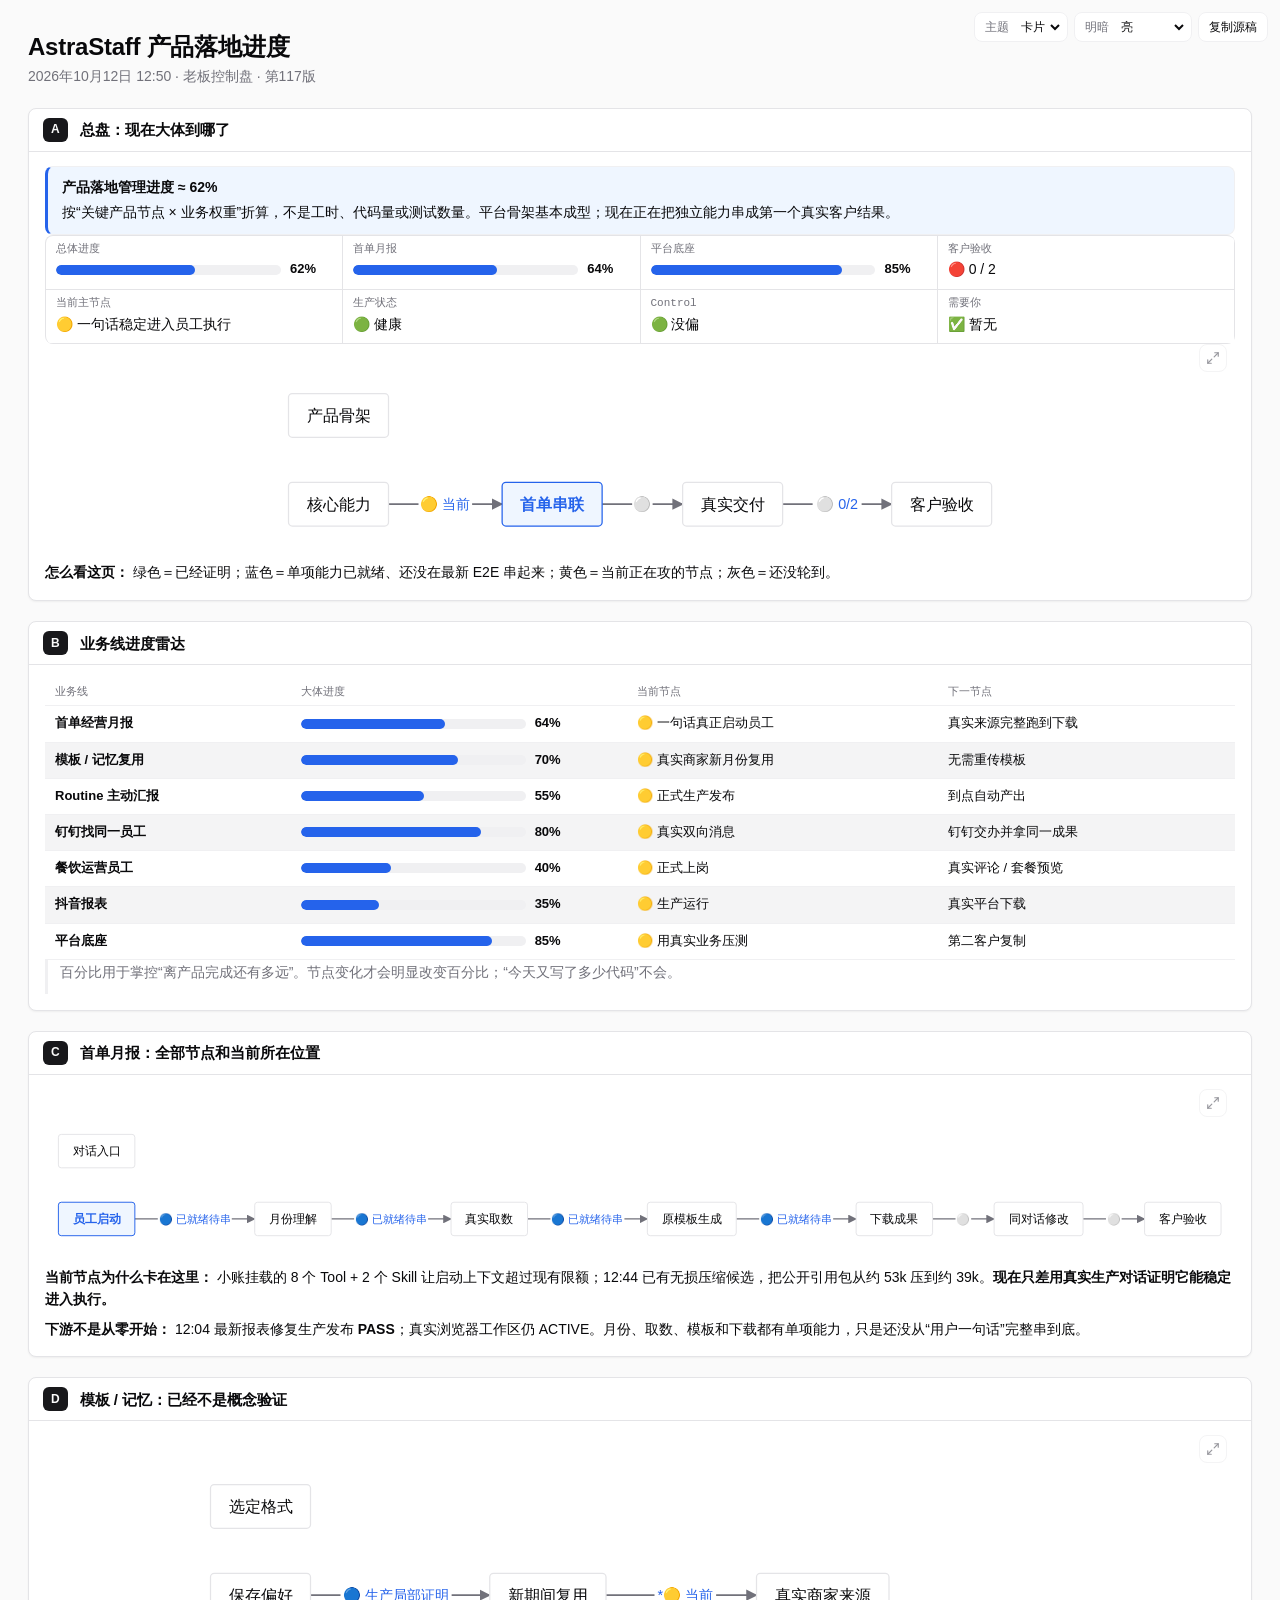
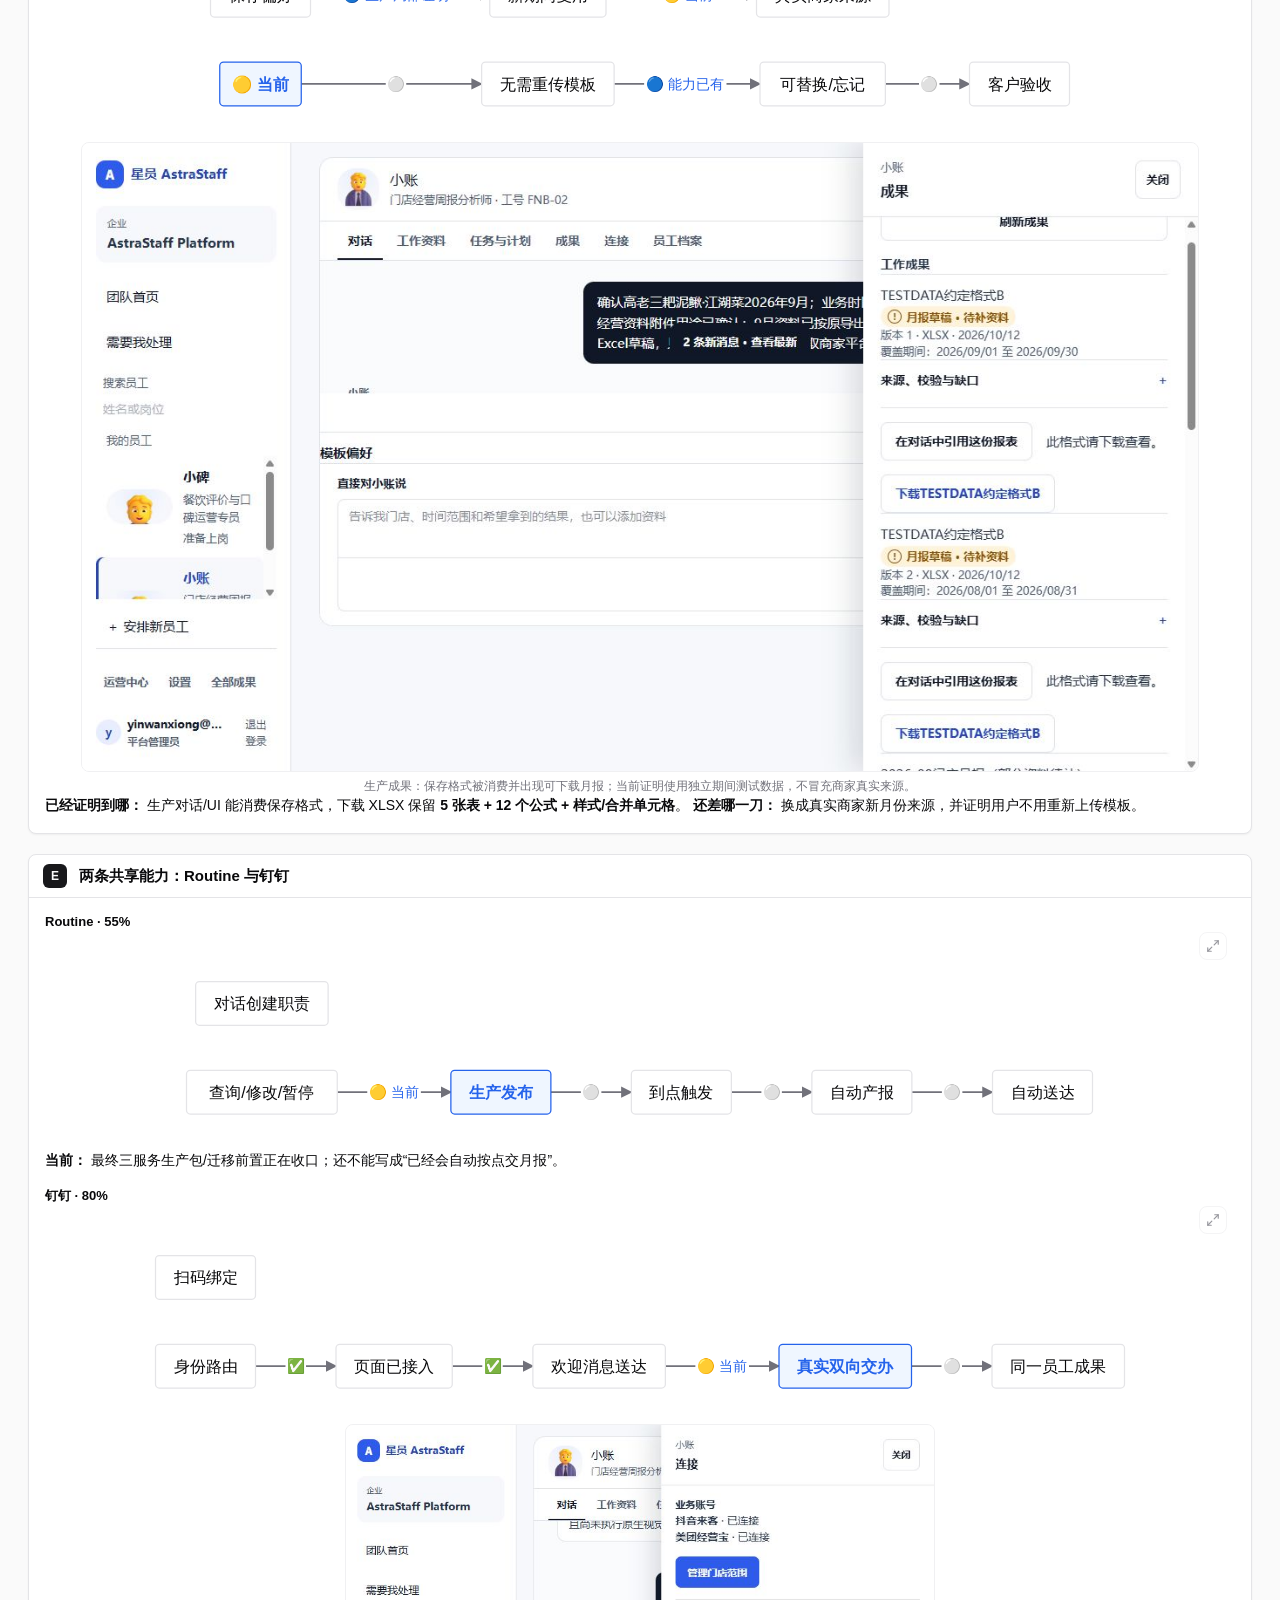
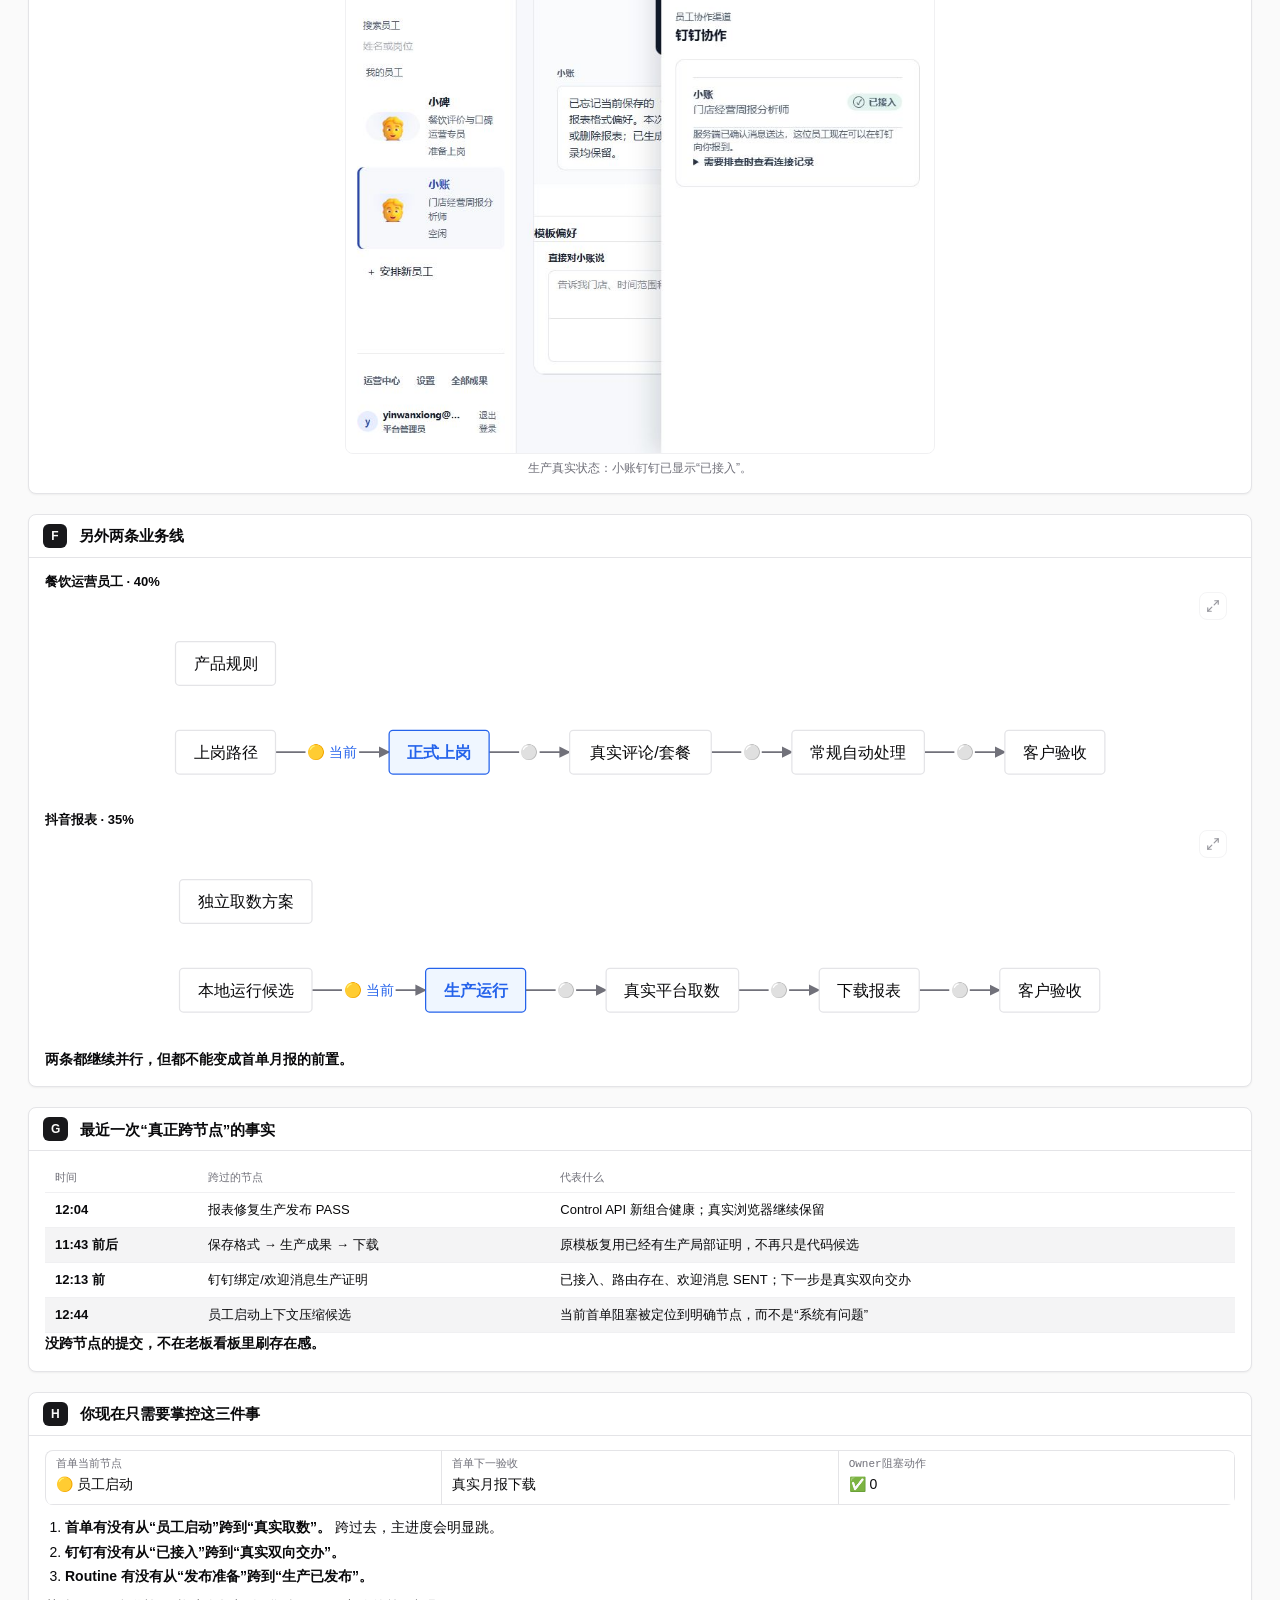
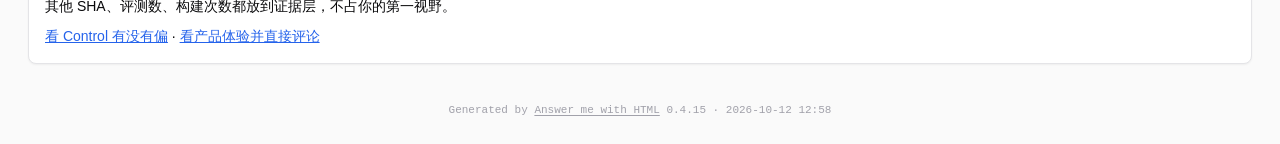
==== commit db47687c: "docs(progress): replace activity log with owner stage dashboard r117" ====
--- a/index.html
+++ b/index.html
@@ -699,8 +699,7 @@
 html[data-theme="paper"] .am-md p { margin-bottom: 12px; }
 html[data-theme="paper"] .am-md table { font-family: var(--font-sans); }
 </style>
-<style>[data-am="reply"],.am-comment-btn,.am-comment,.am-reply{display:none!important}</style><style id="owner-mobile-readability">@media(max-width:520px){.am-kv{grid-template-columns:minmax(0,1fr)!important}.am-kv-cell{border-right:0!important}.am-panel{min-width:0!important}.am-md table,.am-table-wrap{display:block!important;max-width:100%!important;overflow-x:auto!important}.am-head{padding-right:0!important}.owner-control{min-width:0!important}.owner-decisions{grid-template-columns:minmax(0,1fr)!important}.owner-actions{flex-wrap:wrap!important}}</style>
-</head>
+<style id="owner-progress-style">.owner-progress{display:inline-grid;grid-template-columns:minmax(88px,1fr) auto;align-items:center;gap:9px;min-width:150px;max-width:260px;width:100%}.owner-progress-track{display:block;height:10px;background:var(--line-2,#ddd);border-radius:999px;overflow:hidden}.owner-progress-fill{display:block;height:100%;background:var(--accent,currentColor);border-radius:999px}.owner-progress strong{font-size:13px;white-space:nowrap}</style><style>[data-am="reply"],.am-comment-btn,.am-comment,.am-reply{display:none!important}</style><style id="owner-mobile-readability">@media(max-width:520px){.am-kv{grid-template-columns:minmax(0,1fr)!important}.am-kv-cell{border-right:0!important}.am-panel{min-width:0!important}.am-md table,.am-table-wrap{display:block!important;max-width:100%!important;overflow-x:auto!important}.am-head{padding-right:0!important}}</style></head>
 <body>
 <div class="am-toolbar" data-am-root-lang="zh-CN" data-am-root-theme="shadcn" data-am-root-mode="light" data-am-root-style="80">
 <label class="am-pick">主题<select data-am="theme"><option value="blueprint">图纸</option><option value="shadcn" selected>卡片</option><option value="paper">纸张</option></select></label>
@@ -709,184 +708,160 @@
 <button class="am-btn" type="button" data-am="copy" data-done="已复制 ✓">复制源稿</button>
 </div>
 <main class="am-sheet">
-<header class="am-head"><h1>AstraStaff 产品落地进度</h1><p class="am-sub">2026年10月12日 11:30 · Owner 一眼看懂版 · 第116版</p></header>
+<header class="am-head"><h1>AstraStaff 产品落地进度</h1><p class="am-sub">2026年10月12日 12:50 · 老板控制盘 · 第117版</p></header>
 <div class="am-frame">
 <div class="am-ruler am-ruler--top" aria-hidden="true"><span>1</span><span>2</span><span>3</span><span>4</span><span>5</span><span>6</span><span>7</span><span>8</span></div><div class="am-ruler am-ruler--bottom" aria-hidden="true"><span>1</span><span>2</span><span>3</span><span>4</span><span>5</span><span>6</span><span>7</span><span>8</span></div><div class="am-ruler am-ruler--left" aria-hidden="true"><span>A</span><span>B</span><span>C</span><span>D</span></div><div class="am-ruler am-ruler--right" aria-hidden="true"><span>A</span><span>B</span><span>C</span><span>D</span></div>
 <div class="am-grid" style="--cols: 2">
 <section class="am-panel am-span-wide" id="panel-A" style="grid-column: span 2" data-span="2">
-<header class="am-panel-head"><span class="am-panel-id">A</span><h2>先看结论</h2></header>
-<div class="am-panel-body"><div class="am-callout am-callout--warn" role="note"><div class="am-callout-title">主线没偏，但首个真实客户结果还没交出来</div><div class="am-callout-body am-md"><p>研发一直在推进，生产也在继续更新。现在最大的缺口不是“平台还缺什么”，而是让小账真正完成一次：自然语言交办 → 真实取数 → 原模板月报 → 下载 → 同一对话修改。
-客户完整验收仍是 0／2。</p>
+<header class="am-panel-head"><span class="am-panel-id">A</span><h2>总盘：现在大体到哪了</h2></header>
+<div class="am-panel-body"><div class="am-callout am-callout--info" role="note"><div class="am-callout-title">产品落地管理进度 ≈ 62%</div><div class="am-callout-body am-md"><p>按“关键产品节点 × 业务权重”折算，不是工时、代码量或测试数量。平台骨架基本成型；现在正在把独立能力串成第一个真实客户结果。</p>
 </div></div>
-<dl class="am-kv" style="--kv-cols: 3"><div class="am-kv-cell"><dt>方向</dt><dd>✅ 对</dd></div><div class="am-kv-cell"><dt>生产</dt><dd>✅ 健康运行</dd></div><div class="am-kv-cell"><dt>报表首单</dt><dd>🟡 最后一公里</dd></div><div class="am-kv-cell"><dt>运营员工</dt><dd>🟡 候选未正式上岗</dd></div><div class="am-kv-cell"><dt>客户验收</dt><dd>🔴 0／2</dd></div><div class="am-kv-cell"><dt>现在需要你</dt><dd>✅ 暂无必须动作</dd></div></dl>
-<div class="am-md"><p><strong>一句话进度：</strong> 昨夜生产已完成一轮浏览器/下载目标修复并验证通过；今天上午代码继续推进“自然月份 + 保存模板 + 真实来源 + Artifact 下载”。这些新代码还没有全部变成生产客户结果。</p>
-<figure class="am-figure"><img data-am-src="assets/product-owner-walkthrough-20261010/pub-01-team.png" src="[data-uri]" alt="生产产品当前团队入口（账号信息已遮挡）"><figcaption>生产产品当前团队入口（账号信息已遮挡）</figcaption></figure>
+<dl class="am-kv" style="--kv-cols: 4"><div class="am-kv-cell"><dt>总体进度</dt><dd><span class="owner-progress" aria-label="进度 62%"><span class="owner-progress-track"><span class="owner-progress-fill" style="width:62%"></span></span><strong>62%</strong></span></dd></div><div class="am-kv-cell"><dt>首单月报</dt><dd><span class="owner-progress" aria-label="进度 64%"><span class="owner-progress-track"><span class="owner-progress-fill" style="width:64%"></span></span><strong>64%</strong></span></dd></div><div class="am-kv-cell"><dt>平台底座</dt><dd><span class="owner-progress" aria-label="进度 85%"><span class="owner-progress-track"><span class="owner-progress-fill" style="width:85%"></span></span><strong>85%</strong></span></dd></div><div class="am-kv-cell"><dt>客户验收</dt><dd>🔴 0 / 2</dd></div><div class="am-kv-cell"><dt>当前主节点</dt><dd>🟡 一句话稳定进入员工执行</dd></div><div class="am-kv-cell"><dt>生产状态</dt><dd>🟢 健康</dd></div><div class="am-kv-cell"><dt>Control</dt><dd>🟢 没偏</dd></div><div class="am-kv-cell"><dt>需要你</dt><dd>✅ 暂无</dd></div></dl>
+<figure class="am-diagram am-flow"><svg viewBox="0 0 591 134" width="591" height="134" role="img" aria-label="流程图：产品骨架、核心能力、首单串联、真实交付、客户验收" xmlns="http://www.w3.org/2000/svg"><defs><marker id="am1-arrow" viewBox="0 0 10 10" refX="9" refY="5" markerWidth="7" markerHeight="7" orient="auto-start-reverse"><path class="am-arrow" d="M0,0 L10,5 L0,10 z"/></marker></defs><g></g><g><g data-step="1"><path class="am-edge" d="M94,102.5 L116.7,102.5 Q139.4,102.5 162.2,102.5 L184.9,102.5" marker-end="url(#am1-arrow)"/><g class="am-edge-label"><rect x="118" y="93.5" width="42.9" height="18" rx="3"/><text x="139.4" y="102.5" text-anchor="middle" dominant-baseline="central">🟡 当前</text></g></g><g data-step="2"><path class="am-edge" d="M264.9,102.5 L281,102.5 Q297.1,102.5 313.2,102.5 L329.3,102.5" marker-end="url(#am1-arrow)"/><g class="am-edge-label"><rect x="288.9" y="93.5" width="16.4" height="18" rx="3"/><text x="297.1" y="102.5" text-anchor="middle" dominant-baseline="central">⚪</text></g></g><g data-step="3"><path class="am-edge" d="M409.3,102.5 L431.1,102.5 Q452.9,102.5 474.7,102.5 L496.5,102.5" marker-end="url(#am1-arrow)"/><g class="am-edge-label"><rect x="433.3" y="93.5" width="39.2" height="18" rx="3"/><text x="452.9" y="102.5" text-anchor="middle" dominant-baseline="central">⚪ 0/2</text></g></g></g><g><g class="am-node am-node--rect" data-key="产品骨架" data-step="0"><rect class="am-node-shape" x="14" y="14" width="80" height="35" rx="3"/><text x="54" y="31.5" text-anchor="middle" dominant-baseline="central">产品骨架</text></g><g class="am-node am-node--rect" data-key="核心能力" data-step="1"><rect class="am-node-shape" x="14" y="85" width="80" height="35" rx="3"/><text x="54" y="102.5" text-anchor="middle" dominant-baseline="central">核心能力</text></g><g class="am-node am-node--rect am-node--hi" data-key="首单串联" data-step="1"><rect class="am-node-shape" x="184.9" y="85" width="80" height="35" rx="3"/><text x="224.9" y="102.5" text-anchor="middle" dominant-baseline="central">首单串联</text></g><g class="am-node am-node--rect" data-key="真实交付" data-step="2"><rect class="am-node-shape" x="329.3" y="85" width="80" height="35" rx="3"/><text x="369.3" y="102.5" text-anchor="middle" dominant-baseline="central">真实交付</text></g><g class="am-node am-node--rect" data-key="客户验收" data-step="3"><rect class="am-node-shape" x="496.5" y="85" width="80" height="35" rx="3"/><text x="536.5" y="102.5" text-anchor="middle" dominant-baseline="central">客户验收</text></g></g></svg></figure>
+<div class="am-md"><p><strong>怎么看这页：</strong> 绿色＝已经证明；蓝色＝单项能力已就绪、还没在最新 E2E 串起来；黄色＝当前正在攻的节点；灰色＝还没轮到。</p>
 </div></div>
 </section>
 <section class="am-panel am-span-wide" id="panel-B" style="grid-column: span 2" data-span="2">
-<header class="am-panel-head"><span class="am-panel-id">B</span><h2>红黄绿总览</h2></header>
+<header class="am-panel-head"><span class="am-panel-id">B</span><h2>业务线进度雷达</h2></header>
 <div class="am-panel-body"><div class="am-md"><div class="am-table-wrap"><table>
 <thead>
 <tr>
-<th>你关心的事</th>
-<th>现在</th>
-<th>还差什么</th>
+<th>业务线</th>
+<th>大体进度</th>
+<th>当前节点</th>
+<th>下一节点</th>
 </tr>
 </thead>
 <tbody><tr>
-<td><strong>小账能不能真的交月报</strong></td>
-<td>🟡 接近</td>
-<td>跑完一条生产 E2E，并拿到真实文件和修改结果</td>
+<td><strong>首单经营月报</strong></td>
+<td><strong><span class="owner-progress" aria-label="进度 64%"><span class="owner-progress-track"><span class="owner-progress-fill" style="width:64%"></span></span><strong>64%</strong></span></strong></td>
+<td>🟡 一句话真正启动员工</td>
+<td>真实来源完整跑到下载</td>
 </tr>
 <tr>
-<td><strong>真实美团连接是否可用</strong></td>
-<td>🟢 已有真实读取与持久浏览器基础</td>
-<td>用最新组合再完成本次月报闭环</td>
+<td><strong>模板 / 记忆复用</strong></td>
+<td><strong><span class="owner-progress" aria-label="进度 70%"><span class="owner-progress-track"><span class="owner-progress-fill" style="width:70%"></span></span><strong>70%</strong></span></strong></td>
+<td>🟡 真实商家新月份复用</td>
+<td>无需重传模板</td>
 </tr>
 <tr>
-<td><strong>原模板能不能保留</strong></td>
-<td>🟡 已有五张表、十二个公式等历史证明；今天继续补保存模板复用</td>
-<td>真实月份生成后下载核对</td>
+<td><strong>Routine 主动汇报</strong></td>
+<td><strong><span class="owner-progress" aria-label="进度 55%"><span class="owner-progress-track"><span class="owner-progress-fill" style="width:55%"></span></span><strong>55%</strong></span></strong></td>
+<td>🟡 正式生产发布</td>
+<td>到点自动产出</td>
 </tr>
 <tr>
-<td><strong>记住我的格式</strong></td>
-<td>🟡 今天仍在推进</td>
-<td>生产中保存 → 下次自动复用 → 可替换/忘记</td>
+<td><strong>钉钉找同一员工</strong></td>
+<td><strong><span class="owner-progress" aria-label="进度 80%"><span class="owner-progress-track"><span class="owner-progress-fill" style="width:80%"></span></span><strong>80%</strong></span></strong></td>
+<td>🟡 真实双向消息</td>
+<td>钉钉交办并拿同一成果</td>
 </tr>
 <tr>
-<td><strong>定时自动干活</strong></td>
-<td>🟡 今天正在整合</td>
-<td>生产真实到点执行与成果送达</td>
-</tr>
-<tr>
-<td><strong>钉钉直接找员工</strong></td>
-<td>🟡 今天正在整合</td>
-<td>真人扫码、真实收发、同一员工状态读回</td>
-</tr>
-<tr>
-<td><strong>小碑运营员工</strong></td>
-<td>🟡 代码和准备路径已有</td>
-<td>正式上岗 + 真实评论/套餐业务验收</td>
+<td><strong>餐饮运营员工</strong></td>
+<td><strong><span class="owner-progress" aria-label="进度 40%"><span class="owner-progress-track"><span class="owner-progress-fill" style="width:40%"></span></span><strong>40%</strong></span></strong></td>
+<td>🟡 正式上岗</td>
+<td>真实评论 / 套餐预览</td>
 </tr>
 <tr>
 <td><strong>抖音报表</strong></td>
-<td>🟡 本地候选已有</td>
-<td>正式运行包 + 真实平台下载</td>
+<td><strong><span class="owner-progress" aria-label="进度 35%"><span class="owner-progress-track"><span class="owner-progress-fill" style="width:35%"></span></span><strong>35%</strong></span></strong></td>
+<td>🟡 生产运行</td>
+<td>真实平台下载</td>
+</tr>
+<tr>
+<td><strong>平台底座</strong></td>
+<td><strong><span class="owner-progress" aria-label="进度 85%"><span class="owner-progress-track"><span class="owner-progress-fill" style="width:85%"></span></span><strong>85%</strong></span></strong></td>
+<td>🟡 用真实业务压测</td>
+<td>第二客户复制</td>
 </tr>
 </tbody></table></div>
+<blockquote>
+<p>百分比用于掌控“离产品完成还有多远”。节点变化才会明显改变百分比；“今天又写了多少代码”不会。</p>
+</blockquote>
 </div></div>
 </section>
 <section class="am-panel am-span-wide" id="panel-C" style="grid-column: span 2" data-span="2">
-<header class="am-panel-head"><span class="am-panel-id">C</span><h2>首单到底走到哪了</h2></header>
-<div class="am-panel-body"><figure class="am-diagram am-flow"><svg viewBox="0 0 1584 80" width="1584" height="80" role="img" aria-label="流程图：用户说“上个月经营怎么样”、真实月份解析、美团/点评真实取数、原模板月报、可下载成果、“这里改一下”、客户验收" xmlns="http://www.w3.org/2000/svg"><defs><marker id="am1-arrow" viewBox="0 0 10 10" refX="9" refY="5" markerWidth="7" markerHeight="7" orient="auto-start-reverse"><path class="am-arrow" d="M0,0 L10,5 L0,10 z"/></marker></defs><g></g><g><g data-step="0"><path class="am-edge" d="M179.3,40 L207.8,40 Q236.2,40 264.7,40 L293.2,40" marker-end="url(#am1-arrow)"/><g class="am-edge-label"><rect x="203.3" y="31" width="65.9" height="18" rx="3"/><text x="236.2" y="40" text-anchor="middle" dominant-baseline="central">🟡 最新候选</text></g></g><g data-step="1"><path class="am-edge" d="M399.2,40 L430.5,40 Q461.9,40 493.2,40 L524.6,40" marker-end="url(#am1-arrow)"/><g class="am-edge-label"><rect x="423.2" y="31" width="77.4" height="18" rx="3"/><text x="461.9" y="40" text-anchor="middle" dominant-baseline="central">✅ 基础已验证</text></g></g><g data-step="2"><path class="am-edge" d="M663.8,40 L703.8,40 Q743.8,40 783.8,40 L823.7,40" marker-end="url(#am1-arrow)"/><g class="am-edge-label"><rect x="687.8" y="31" width="111.9" height="18" rx="3"/><text x="743.8" y="40" text-anchor="middle" dominant-baseline="central">🟡 最新候选继续收口</text></g></g><g data-step="3"><path class="am-edge" d="M916.7,40 L951,40 Q985.2,40 1019.4,40 L1053.6,40" marker-end="url(#am1-arrow)"/><g class="am-edge-label"><rect x="940.7" y="31" width="88.9" height="18" rx="3"/><text x="985.2" y="40" text-anchor="middle" dominant-baseline="central">🟡 下载链刚修复</text></g></g><g data-step="4"><path class="am-edge" d="M1146.6,40 L1183.7,40 Q1220.8,40 1257.9,40 L1295,40" marker-end="url(#am1-arrow)"/><g class="am-edge-label"><rect x="1170.6" y="31" width="100.4" height="18" rx="3"/><text x="1220.8" y="40" text-anchor="middle" dominant-baseline="central">🔴 生产闭环未验收</text></g></g><g data-step="5"><path class="am-edge" d="M1402.6,40 L1424.4,40 Q1446.2,40 1468,40 L1489.8,40" marker-end="url(#am1-arrow)"/><g class="am-edge-label"><rect x="1426.6" y="31" width="39.2" height="18" rx="3"/><text x="1446.2" y="40" text-anchor="middle" dominant-baseline="central">🔴 0/2</text></g></g></g><g><g class="am-node am-node--rect" data-key="用户说“上个月经营怎么样”" data-step="0"><rect class="am-node-shape" x="14" y="14" width="165.3" height="52" rx="3"/><text x="96.6" y="31.5" text-anchor="middle" dominant-baseline="central">用户说“上个月经营怎么</text><text x="96.6" y="48.5" text-anchor="middle" dominant-baseline="central">样”</text></g><g class="am-node am-node--rect" data-key="真实月份解析" data-step="0"><rect class="am-node-shape" x="293.2" y="22.5" width="106" height="35" rx="3"/><text x="346.2" y="40" text-anchor="middle" dominant-baseline="central">真实月份解析</text></g><g class="am-node am-node--rect" data-key="美团/点评真实取数" data-step="1"><rect class="am-node-shape" x="524.6" y="22.5" width="139.3" height="35" rx="3"/><text x="594.2" y="40" text-anchor="middle" dominant-baseline="central">美团/点评真实取数</text></g><g class="am-node am-node--rect" data-key="原模板月报" data-step="2"><rect class="am-node-shape" x="823.7" y="22.5" width="93" height="35" rx="3"/><text x="870.2" y="40" text-anchor="middle" dominant-baseline="central">原模板月报</text></g><g class="am-node am-node--rect" data-key="可下载成果" data-step="3"><rect class="am-node-shape" x="1053.6" y="22.5" width="93" height="35" rx="3"/><text x="1100.1" y="40" text-anchor="middle" dominant-baseline="central">可下载成果</text></g><g class="am-node am-node--rect" data-key="“这里改一下”" data-step="4"><rect class="am-node-shape" x="1295" y="22.5" width="107.6" height="35" rx="3"/><text x="1348.8" y="40" text-anchor="middle" dominant-baseline="central">“这里改一下”</text></g><g class="am-node am-node--rect" data-key="客户验收" data-step="5"><rect class="am-node-shape" x="1489.8" y="22.5" width="80" height="35" rx="3"/><text x="1529.8" y="40" text-anchor="middle" dominant-baseline="central">客户验收</text></g></g></svg></figure>
-<div class="am-md"><p><strong>生产已证明：</strong> 10月12日 02:41 的最新发布证明为 PASS，Control API 与持久浏览器相关服务健康，Browser Workspace 为 ACTIVE。生产不是一个 SHA 全家桶，而是按服务保留各自已经验证的版本，这是刻意的安全发布方式。</p>
-<p><strong>代码正在做：</strong> 今天上午的当前候选已经出现自然月份处理、保存模板复用、Artifact 下载保留、报表读取修复等组合变化。</p>
-<p><strong>仍未证明：</strong> 还没有看到一份“最新组合下，从用户一句话开始，到真实月报下载并再次自然修改”的完整生产证据。因此客户验收仍记 0，不用代码量、评测数量或发布成功替代。</p>
+<header class="am-panel-head"><span class="am-panel-id">C</span><h2>首单月报：全部节点和当前所在位置</h2></header>
+<div class="am-panel-body"><figure class="am-diagram am-flow"><svg viewBox="0 0 1245 134" width="1245" height="134" role="img" aria-label="流程图：对话入口、员工启动、月份理解、真实取数、原模板生成、下载成果、同对话修改、客户验收" xmlns="http://www.w3.org/2000/svg"><defs><marker id="am2-arrow" viewBox="0 0 10 10" refX="9" refY="5" markerWidth="7" markerHeight="7" orient="auto-start-reverse"><path class="am-arrow" d="M0,0 L10,5 L0,10 z"/></marker></defs><g></g><g><g data-step="1"><path class="am-edge" d="M94,102.5 L125.3,102.5 Q156.7,102.5 188,102.5 L219.4,102.5" marker-end="url(#am2-arrow)"/><g class="am-edge-label"><rect x="118" y="93.5" width="77.4" height="18" rx="3"/><text x="156.7" y="102.5" text-anchor="middle" dominant-baseline="central">🔵 已就绪待串</text></g></g><g data-step="2"><path class="am-edge" d="M299.4,102.5 L330.7,102.5 Q362.1,102.5 393.4,102.5 L424.8,102.5" marker-end="url(#am2-arrow)"/><g class="am-edge-label"><rect x="323.4" y="93.5" width="77.4" height="18" rx="3"/><text x="362.1" y="102.5" text-anchor="middle" dominant-baseline="central">🔵 已就绪待串</text></g></g><g data-step="3"><path class="am-edge" d="M504.8,102.5 L536.1,102.5 Q567.5,102.5 598.8,102.5 L630.2,102.5" marker-end="url(#am2-arrow)"/><g class="am-edge-label"><rect x="528.8" y="93.5" width="77.4" height="18" rx="3"/><text x="567.5" y="102.5" text-anchor="middle" dominant-baseline="central">🔵 已就绪待串</text></g></g><g data-step="4"><path class="am-edge" d="M723.2,102.5 L754.5,102.5 Q785.9,102.5 817.2,102.5 L848.6,102.5" marker-end="url(#am2-arrow)"/><g class="am-edge-label"><rect x="747.2" y="93.5" width="77.4" height="18" rx="3"/><text x="785.9" y="102.5" text-anchor="middle" dominant-baseline="central">🔵 已就绪待串</text></g></g><g data-step="5"><path class="am-edge" d="M928.6,102.5 L944.7,102.5 Q960.8,102.5 976.9,102.5 L993,102.5" marker-end="url(#am2-arrow)"/><g class="am-edge-label"><rect x="952.6" y="93.5" width="16.4" height="18" rx="3"/><text x="960.8" y="102.5" text-anchor="middle" dominant-baseline="central">⚪</text></g></g><g data-step="6"><path class="am-edge" d="M1086,102.5 L1102.1,102.5 Q1118.2,102.5 1134.3,102.5 L1150.4,102.5" marker-end="url(#am2-arrow)"/><g class="am-edge-label"><rect x="1110" y="93.5" width="16.4" height="18" rx="3"/><text x="1118.2" y="102.5" text-anchor="middle" dominant-baseline="central">⚪</text></g></g></g><g><g class="am-node am-node--rect" data-key="对话入口" data-step="0"><rect class="am-node-shape" x="14" y="14" width="80" height="35" rx="3"/><text x="54" y="31.5" text-anchor="middle" dominant-baseline="central">对话入口</text></g><g class="am-node am-node--rect am-node--hi" data-key="员工启动" data-step="1"><rect class="am-node-shape" x="14" y="85" width="80" height="35" rx="3"/><text x="54" y="102.5" text-anchor="middle" dominant-baseline="central">员工启动</text></g><g class="am-node am-node--rect" data-key="月份理解" data-step="1"><rect class="am-node-shape" x="219.4" y="85" width="80" height="35" rx="3"/><text x="259.4" y="102.5" text-anchor="middle" dominant-baseline="central">月份理解</text></g><g class="am-node am-node--rect" data-key="真实取数" data-step="2"><rect class="am-node-shape" x="424.8" y="85" width="80" height="35" rx="3"/><text x="464.8" y="102.5" text-anchor="middle" dominant-baseline="central">真实取数</text></g><g class="am-node am-node--rect" data-key="原模板生成" data-step="3"><rect class="am-node-shape" x="630.2" y="85" width="93" height="35" rx="3"/><text x="676.7" y="102.5" text-anchor="middle" dominant-baseline="central">原模板生成</text></g><g class="am-node am-node--rect" data-key="下载成果" data-step="4"><rect class="am-node-shape" x="848.6" y="85" width="80" height="35" rx="3"/><text x="888.6" y="102.5" text-anchor="middle" dominant-baseline="central">下载成果</text></g><g class="am-node am-node--rect" data-key="同对话修改" data-step="5"><rect class="am-node-shape" x="993" y="85" width="93" height="35" rx="3"/><text x="1039.5" y="102.5" text-anchor="middle" dominant-baseline="central">同对话修改</text></g><g class="am-node am-node--rect" data-key="客户验收" data-step="6"><rect class="am-node-shape" x="1150.4" y="85" width="80" height="35" rx="3"/><text x="1190.4" y="102.5" text-anchor="middle" dominant-baseline="central">客户验收</text></g></g></svg></figure>
+<div class="am-md"><p><strong>当前节点为什么卡在这里：</strong> 小账挂载的 8 个 Tool + 2 个 Skill 让启动上下文超过现有限额；12:44 已有无损压缩候选，把公开引用包从约 53k 压到约 39k。<strong>现在只差用真实生产对话证明它能稳定进入执行。</strong></p>
+<p><strong>下游不是从零开始：</strong> 12:04 最新报表修复生产发布 <strong>PASS</strong>；真实浏览器工作区仍 ACTIVE。月份、取数、模板和下载都有单项能力，只是还没从“用户一句话”完整串到底。</p>
 </div></div>
 </section>
 <section class="am-panel am-span-wide" id="panel-D" style="grid-column: span 2" data-span="2">
-<header class="am-panel-head"><span class="am-panel-id">D</span><h2>并行线：可以继续，但不能挡首单</h2></header>
+<header class="am-panel-head"><span class="am-panel-id">D</span><h2>模板 / 记忆：已经不是概念验证</h2></header>
+<div class="am-panel-body"><figure class="am-diagram am-flow"><svg viewBox="0 0 716 205" width="716" height="205" role="img" aria-label="流程图：选定格式、保存偏好、新期间复用、真实商家来源、🟡 当前、无需重传模板、可替换/忘记、客户验收" xmlns="http://www.w3.org/2000/svg"><defs><marker id="am3-arrow" viewBox="0 0 10 10" refX="9" refY="5" markerWidth="7" markerHeight="7" orient="auto-start-reverse"><path class="am-arrow" d="M0,0 L10,5 L0,10 z"/></marker></defs><g></g><g><g data-step="1"><path class="am-edge" d="M94,102.5 L128.2,102.5 Q162.4,102.5 199.9,102.5 L237.4,102.5" marker-end="url(#am3-arrow)"/><g class="am-edge-label"><rect x="118" y="93.5" width="88.9" height="18" rx="3"/><text x="162.4" y="102.5" text-anchor="middle" dominant-baseline="central">🔵 生产局部证明</text></g></g><g data-step="2"><path class="am-edge" d="M330.4,102.5 L362.1,102.5 Q393.8,102.5 422.3,102.5 L450.8,102.5" marker-end="url(#am3-arrow)"/><g class="am-edge-label"><rect x="369.2" y="93.5" width="49.3" height="18" rx="3"/><text x="393.8" y="102.5" text-anchor="middle" dominant-baseline="central">*🟡 当前</text></g></g><g data-step="3"><path class="am-edge" d="M86.6,173.5 L124.5,173.5 Q162.4,173.5 196.7,173.5 L230.9,173.5" marker-end="url(#am3-arrow)"/><g class="am-edge-label"><rect x="154.2" y="164.5" width="16.4" height="18" rx="3"/><text x="162.4" y="173.5" text-anchor="middle" dominant-baseline="central">⚪</text></g></g><g data-step="4"><path class="am-edge" d="M336.9,173.5 L365.4,173.5 Q393.8,173.5 423.7,173.5 L453.6,173.5" marker-end="url(#am3-arrow)"/><g class="am-edge-label"><rect x="360.9" y="164.5" width="65.9" height="18" rx="3"/><text x="393.8" y="173.5" text-anchor="middle" dominant-baseline="central">🔵 能力已有</text></g></g><g data-step="5"><path class="am-edge" d="M553.9,173.5 L571.5,173.5 Q589,173.5 605.1,173.5 L621.2,173.5" marker-end="url(#am3-arrow)"/><g class="am-edge-label"><rect x="580.8" y="164.5" width="16.4" height="18" rx="3"/><text x="589" y="173.5" text-anchor="middle" dominant-baseline="central">⚪</text></g></g></g><g><g class="am-node am-node--rect" data-key="选定格式" data-step="0"><rect class="am-node-shape" x="14" y="14" width="80" height="35" rx="3"/><text x="54" y="31.5" text-anchor="middle" dominant-baseline="central">选定格式</text></g><g class="am-node am-node--rect" data-key="保存偏好" data-step="1"><rect class="am-node-shape" x="14" y="85" width="80" height="35" rx="3"/><text x="54" y="102.5" text-anchor="middle" dominant-baseline="central">保存偏好</text></g><g class="am-node am-node--rect" data-key="新期间复用" data-step="1"><rect class="am-node-shape" x="237.4" y="85" width="93" height="35" rx="3"/><text x="283.9" y="102.5" text-anchor="middle" dominant-baseline="central">新期间复用</text></g><g class="am-node am-node--rect" data-key="真实商家来源" data-step="2"><rect class="am-node-shape" x="450.8" y="85" width="106" height="35" rx="3"/><text x="503.8" y="102.5" text-anchor="middle" dominant-baseline="central">真实商家来源</text></g><g class="am-node am-node--rect am-node--hi" data-key="🟡 当前" data-step="3"><rect class="am-node-shape" x="21.4" y="156" width="65.2" height="35" rx="3"/><text x="54" y="173.5" text-anchor="middle" dominant-baseline="central">🟡 当前</text></g><g class="am-node am-node--rect" data-key="无需重传模板" data-step="3"><rect class="am-node-shape" x="230.9" y="156" width="106" height="35" rx="3"/><text x="283.9" y="173.5" text-anchor="middle" dominant-baseline="central">无需重传模板</text></g><g class="am-node am-node--rect" data-key="可替换/忘记" data-step="4"><rect class="am-node-shape" x="453.6" y="156" width="100.3" height="35" rx="3"/><text x="503.8" y="173.5" text-anchor="middle" dominant-baseline="central">可替换/忘记</text></g><g class="am-node am-node--rect" data-key="客户验收" data-step="5"><rect class="am-node-shape" x="621.2" y="156" width="80" height="35" rx="3"/><text x="661.2" y="173.5" text-anchor="middle" dominant-baseline="central">客户验收</text></g></g></svg></figure>
+<div class="am-md"><figure class="am-figure"><img data-am-src="assets/owner-dashboard-20261012/saved-format-result.jpg" src="[data-uri]" alt="生产成果：保存格式被消费并出现可下载月报；当前证明使用独立期间测试数据，不冒充商家真实来源。"><figcaption>生产成果：保存格式被消费并出现可下载月报；当前证明使用独立期间测试数据，不冒充商家真实来源。</figcaption></figure>
+<p><strong>已经证明到哪：</strong> 生产对话/UI 能消费保存格式，下载 XLSX 保留 <strong>5 张表 + 12 个公式 + 样式/合并单元格</strong>。
+<strong>还差哪一刀：</strong> 换成真实商家新月份来源，并证明用户不用重新上传模板。</p>
+</div></div>
+</section>
+<section class="am-panel am-span-wide" id="panel-E" style="grid-column: span 2" data-span="2">
+<header class="am-panel-head"><span class="am-panel-id">E</span><h2>两条共享能力：Routine 与钉钉</h2></header>
+<div class="am-panel-body"><div class="am-md"><h3>Routine · 55%</h3>
+</div>
+<figure class="am-diagram am-flow"><svg viewBox="0 0 753 134" width="753" height="134" role="img" aria-label="流程图：对话创建职责、查询/修改/暂停、生产发布、到点触发、自动产报、自动送达" xmlns="http://www.w3.org/2000/svg"><defs><marker id="am4-arrow" viewBox="0 0 10 10" refX="9" refY="5" markerWidth="7" markerHeight="7" orient="auto-start-reverse"><path class="am-arrow" d="M0,0 L10,5 L0,10 z"/></marker></defs><g></g><g><g data-step="1"><path class="am-edge" d="M134.6,102.5 L157.3,102.5 Q180,102.5 202.7,102.5 L225.5,102.5" marker-end="url(#am4-arrow)"/><g class="am-edge-label"><rect x="158.6" y="93.5" width="42.9" height="18" rx="3"/><text x="180" y="102.5" text-anchor="middle" dominant-baseline="central">🟡 当前</text></g></g><g data-step="2"><path class="am-edge" d="M305.5,102.5 L321.6,102.5 Q337.7,102.5 353.8,102.5 L369.9,102.5" marker-end="url(#am4-arrow)"/><g class="am-edge-label"><rect x="329.5" y="93.5" width="16.4" height="18" rx="3"/><text x="337.7" y="102.5" text-anchor="middle" dominant-baseline="central">⚪</text></g></g><g data-step="3"><path class="am-edge" d="M449.9,102.5 L466,102.5 Q482.1,102.5 498.2,102.5 L514.3,102.5" marker-end="url(#am4-arrow)"/><g class="am-edge-label"><rect x="473.9" y="93.5" width="16.4" height="18" rx="3"/><text x="482.1" y="102.5" text-anchor="middle" dominant-baseline="central">⚪</text></g></g><g data-step="4"><path class="am-edge" d="M594.3,102.5 L610.4,102.5 Q626.6,102.5 642.7,102.5 L658.8,102.5" marker-end="url(#am4-arrow)"/><g class="am-edge-label"><rect x="618.3" y="93.5" width="16.4" height="18" rx="3"/><text x="626.6" y="102.5" text-anchor="middle" dominant-baseline="central">⚪</text></g></g></g><g><g class="am-node am-node--rect" data-key="对话创建职责" data-step="0"><rect class="am-node-shape" x="21.3" y="14" width="106" height="35" rx="3"/><text x="74.3" y="31.5" text-anchor="middle" dominant-baseline="central">对话创建职责</text></g><g class="am-node am-node--rect" data-key="查询/修改/暂停" data-step="1"><rect class="am-node-shape" x="14" y="85" width="120.6" height="35" rx="3"/><text x="74.3" y="102.5" text-anchor="middle" dominant-baseline="central">查询/修改/暂停</text></g><g class="am-node am-node--rect am-node--hi" data-key="生产发布" data-step="1"><rect class="am-node-shape" x="225.5" y="85" width="80" height="35" rx="3"/><text x="265.5" y="102.5" text-anchor="middle" dominant-baseline="central">生产发布</text></g><g class="am-node am-node--rect" data-key="到点触发" data-step="2"><rect class="am-node-shape" x="369.9" y="85" width="80" height="35" rx="3"/><text x="409.9" y="102.5" text-anchor="middle" dominant-baseline="central">到点触发</text></g><g class="am-node am-node--rect" data-key="自动产报" data-step="3"><rect class="am-node-shape" x="514.3" y="85" width="80" height="35" rx="3"/><text x="554.3" y="102.5" text-anchor="middle" dominant-baseline="central">自动产报</text></g><g class="am-node am-node--rect" data-key="自动送达" data-step="4"><rect class="am-node-shape" x="658.8" y="85" width="80" height="35" rx="3"/><text x="698.8" y="102.5" text-anchor="middle" dominant-baseline="central">自动送达</text></g></g></svg></figure>
+<div class="am-md"><p><strong>当前：</strong> 最终三服务生产包/迁移前置正在收口；还不能写成“已经会自动按点交月报”。</p>
+<h3>钉钉 · 80%</h3>
+</div>
+<figure class="am-diagram am-flow"><svg viewBox="0 0 804 134" width="804" height="134" role="img" aria-label="流程图：扫码绑定、身份路由、页面已接入、欢迎消息送达、真实双向交办、同一员工成果" xmlns="http://www.w3.org/2000/svg"><defs><marker id="am5-arrow" viewBox="0 0 10 10" refX="9" refY="5" markerWidth="7" markerHeight="7" orient="auto-start-reverse"><path class="am-arrow" d="M0,0 L10,5 L0,10 z"/></marker></defs><g></g><g><g data-step="1"><path class="am-edge" d="M94,102.5 L110.1,102.5 Q126.2,102.5 142.3,102.5 L158.4,102.5" marker-end="url(#am5-arrow)"/><g class="am-edge-label"><rect x="118" y="93.5" width="16.4" height="18" rx="3"/><text x="126.2" y="102.5" text-anchor="middle" dominant-baseline="central">✅</text></g></g><g data-step="2"><path class="am-edge" d="M251.4,102.5 L267.6,102.5 Q283.7,102.5 299.8,102.5 L315.9,102.5" marker-end="url(#am5-arrow)"/><g class="am-edge-label"><rect x="275.4" y="93.5" width="16.4" height="18" rx="3"/><text x="283.7" y="102.5" text-anchor="middle" dominant-baseline="central">✅</text></g></g><g data-step="3"><path class="am-edge" d="M421.9,102.5 L444.6,102.5 Q467.3,102.5 490,102.5 L512.8,102.5" marker-end="url(#am5-arrow)"/><g class="am-edge-label"><rect x="445.9" y="93.5" width="42.9" height="18" rx="3"/><text x="467.3" y="102.5" text-anchor="middle" dominant-baseline="central">🟡 当前</text></g></g><g data-step="4"><path class="am-edge" d="M618.8,102.5 L634.9,102.5 Q651,102.5 667.1,102.5 L683.2,102.5" marker-end="url(#am5-arrow)"/><g class="am-edge-label"><rect x="642.8" y="93.5" width="16.4" height="18" rx="3"/><text x="651" y="102.5" text-anchor="middle" dominant-baseline="central">⚪</text></g></g></g><g><g class="am-node am-node--rect" data-key="扫码绑定" data-step="0"><rect class="am-node-shape" x="14" y="14" width="80" height="35" rx="3"/><text x="54" y="31.5" text-anchor="middle" dominant-baseline="central">扫码绑定</text></g><g class="am-node am-node--rect" data-key="身份路由" data-step="1"><rect class="am-node-shape" x="14" y="85" width="80" height="35" rx="3"/><text x="54" y="102.5" text-anchor="middle" dominant-baseline="central">身份路由</text></g><g class="am-node am-node--rect" data-key="页面已接入" data-step="1"><rect class="am-node-shape" x="158.4" y="85" width="93" height="35" rx="3"/><text x="204.9" y="102.5" text-anchor="middle" dominant-baseline="central">页面已接入</text></g><g class="am-node am-node--rect" data-key="欢迎消息送达" data-step="2"><rect class="am-node-shape" x="315.9" y="85" width="106" height="35" rx="3"/><text x="368.9" y="102.5" text-anchor="middle" dominant-baseline="central">欢迎消息送达</text></g><g class="am-node am-node--rect am-node--hi" data-key="真实双向交办" data-step="3"><rect class="am-node-shape" x="512.8" y="85" width="106" height="35" rx="3"/><text x="565.8" y="102.5" text-anchor="middle" dominant-baseline="central">真实双向交办</text></g><g class="am-node am-node--rect" data-key="同一员工成果" data-step="4"><rect class="am-node-shape" x="683.2" y="85" width="106" height="35" rx="3"/><text x="736.2" y="102.5" text-anchor="middle" dominant-baseline="central">同一员工成果</text></g></g></svg></figure>
+<div class="am-md"><figure class="am-figure"><img data-am-src="assets/owner-dashboard-20261012/dingtalk-connected.jpg" src="[data-uri]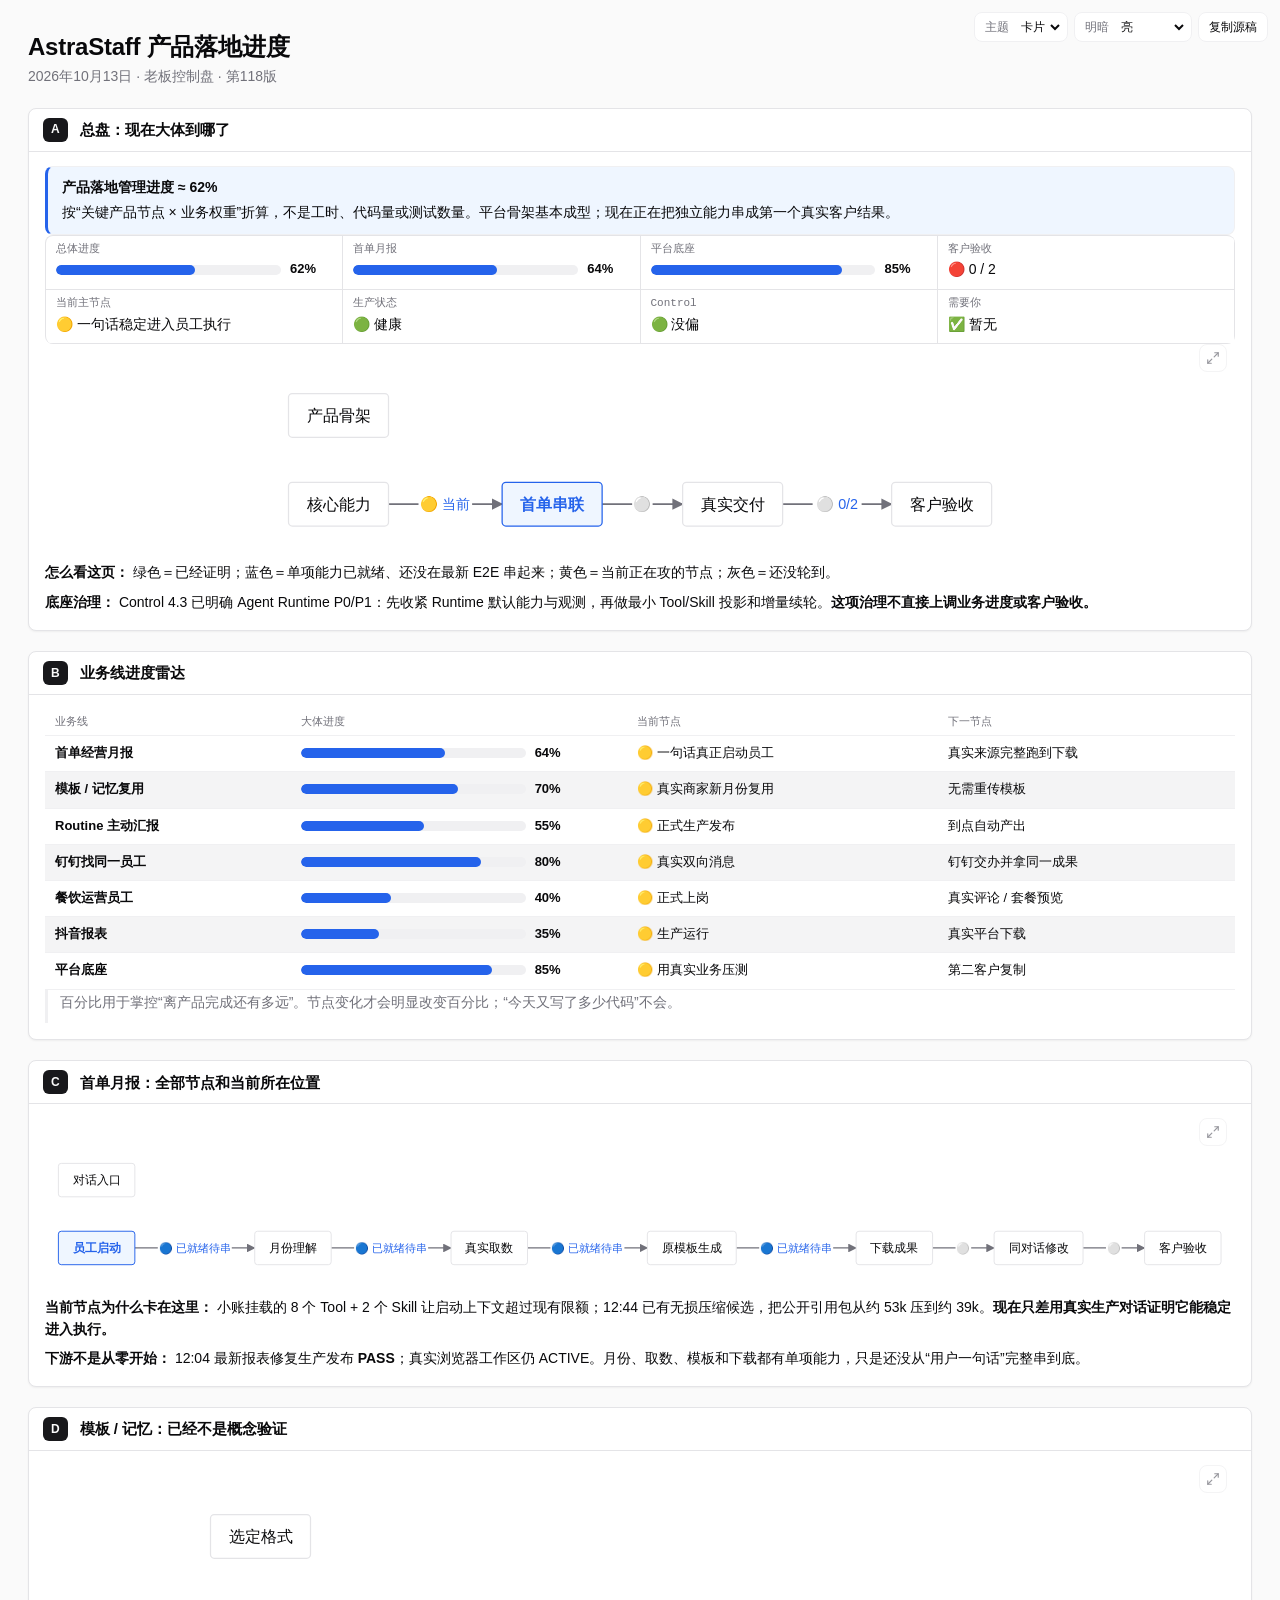
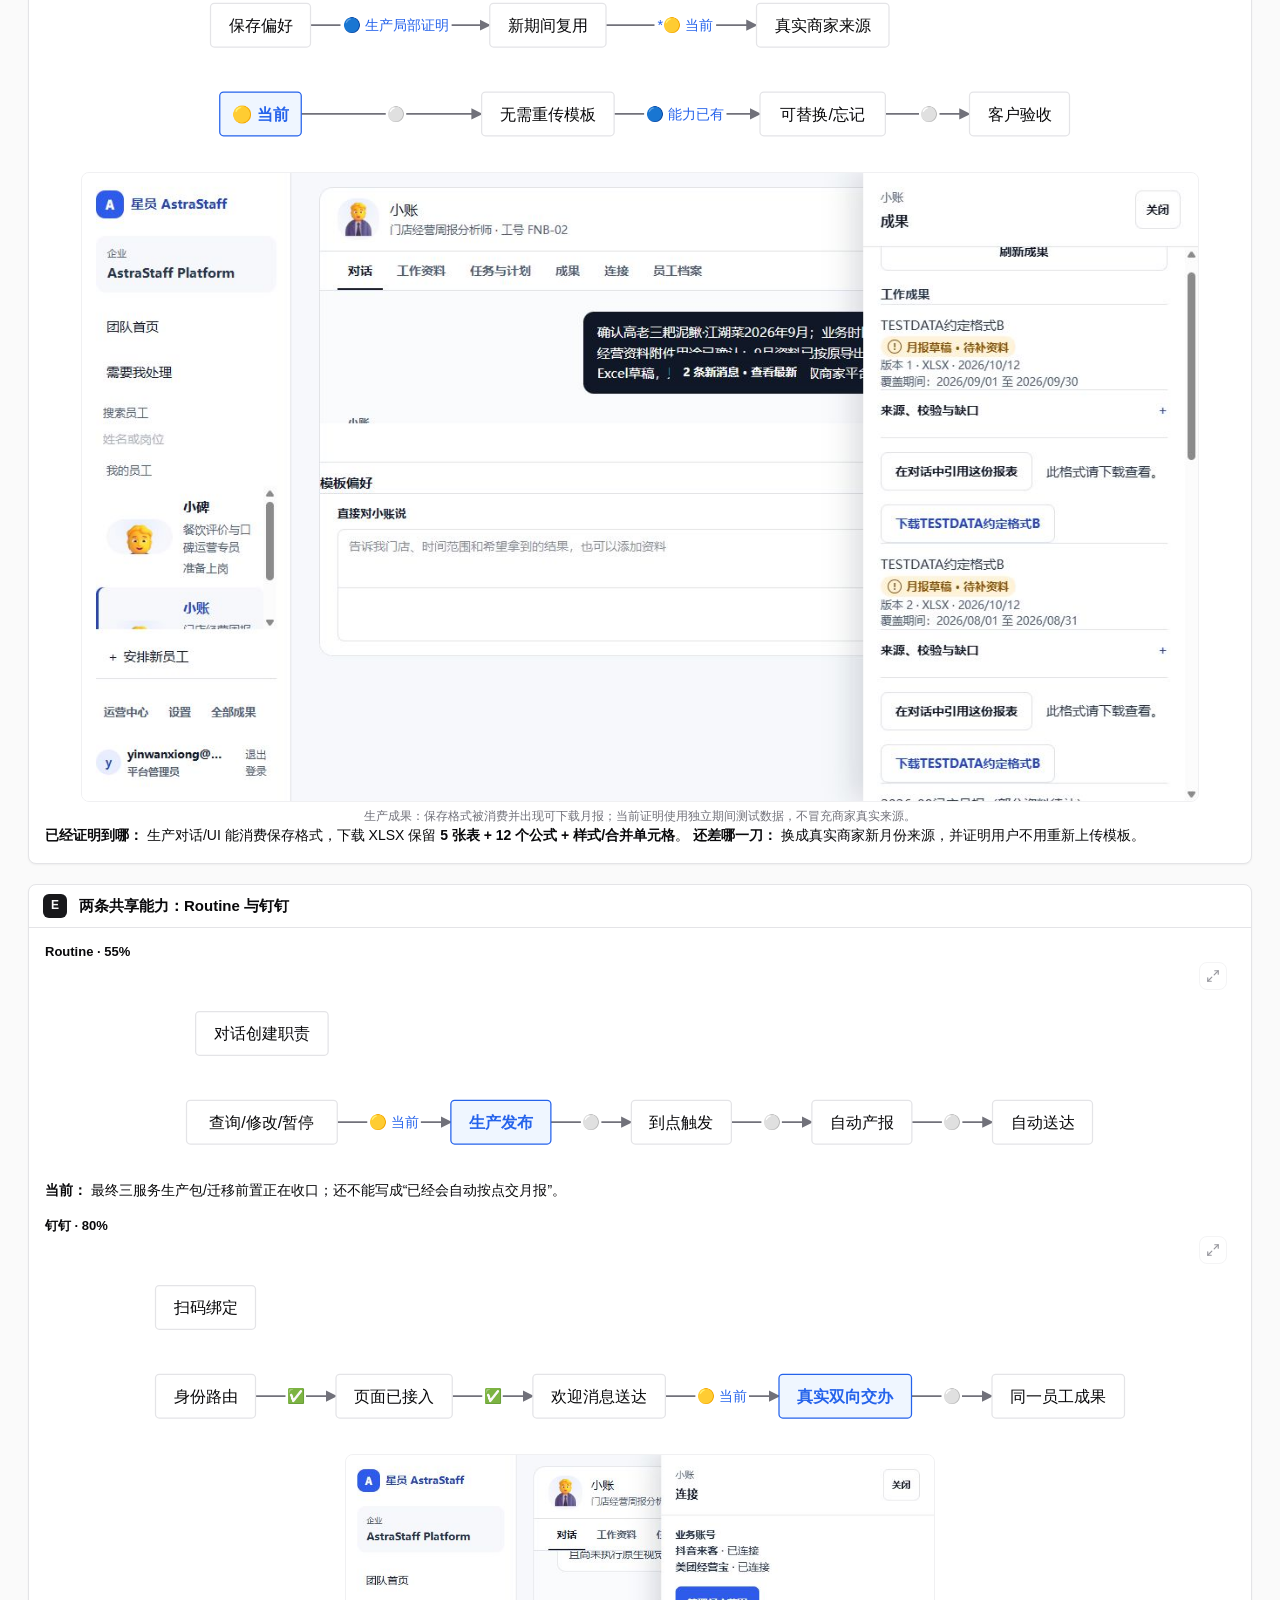
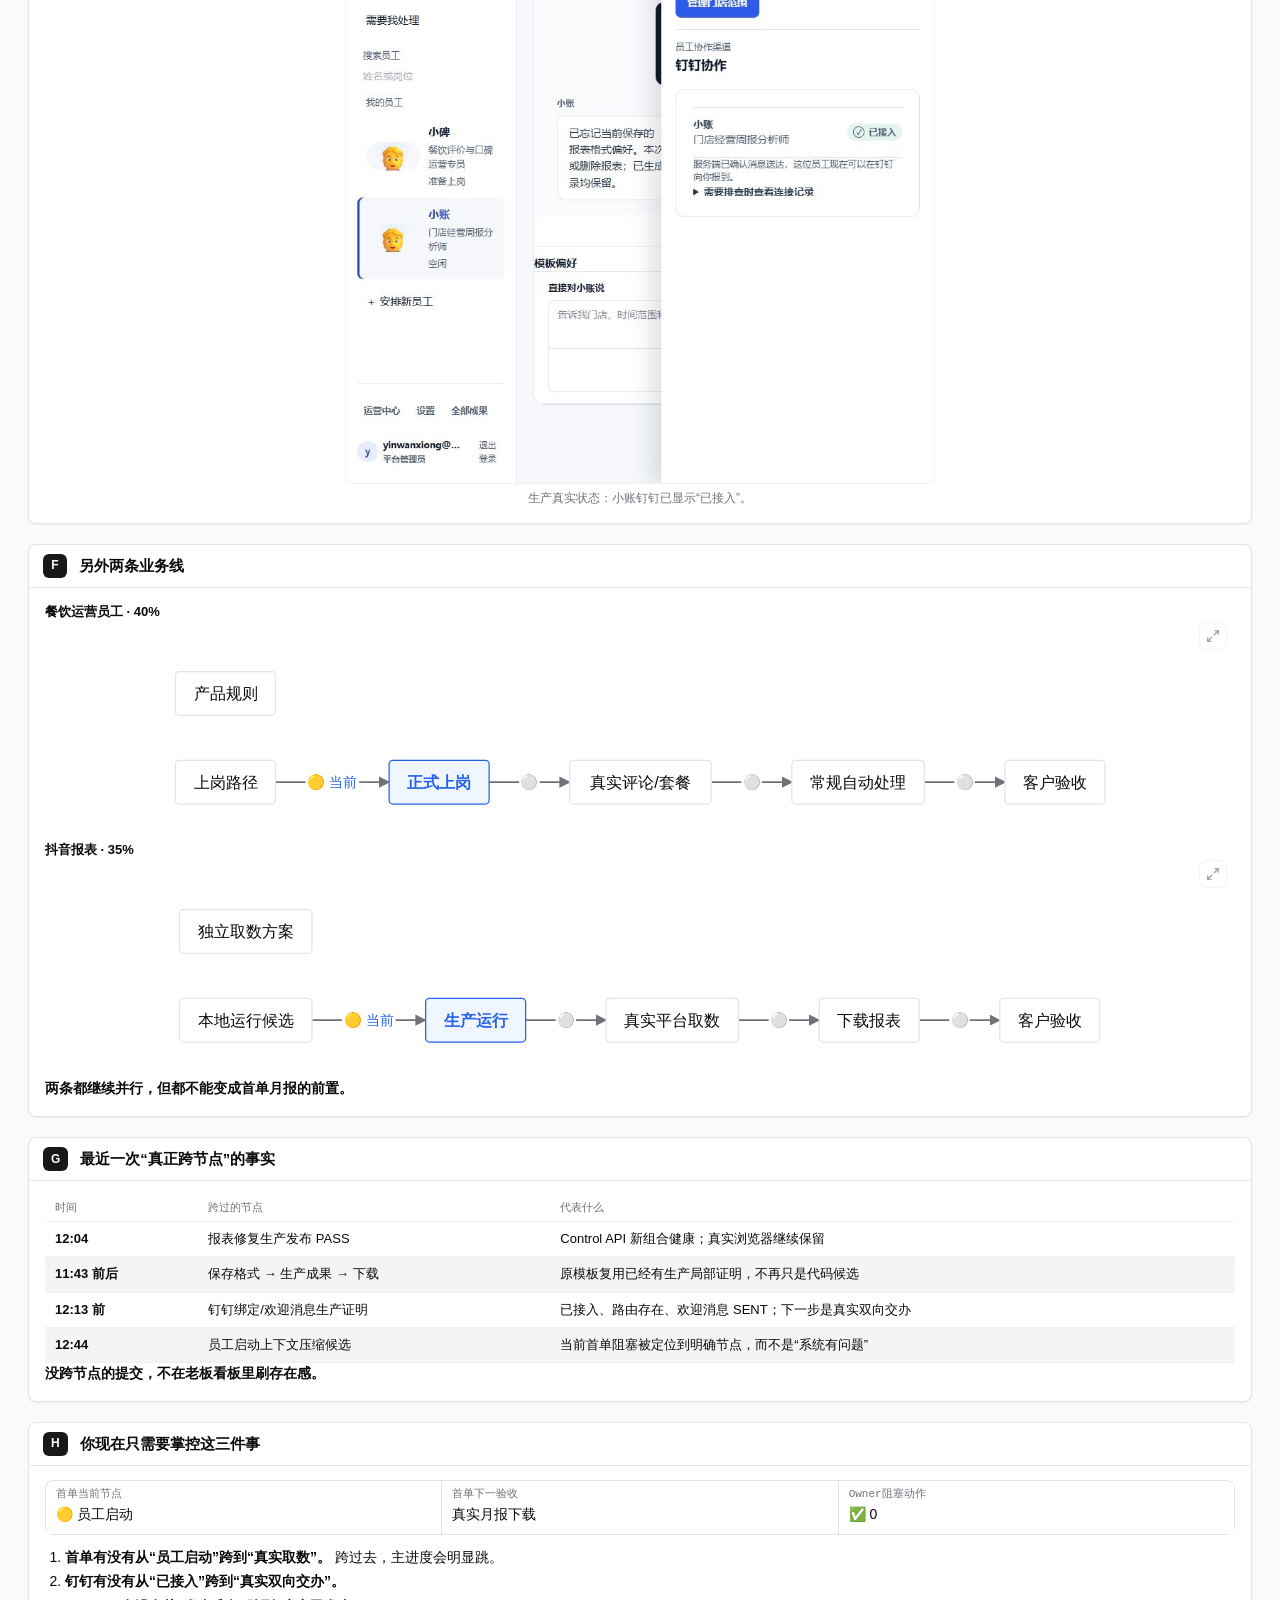
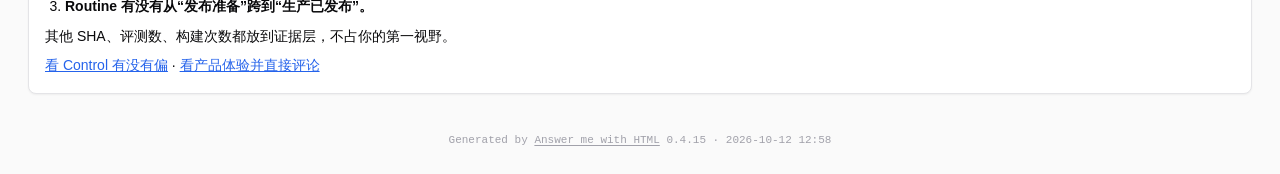
==== commit 5363a564: "Update Control 4.3 runtime optimization status" ====
--- a/index.html
+++ b/index.html
@@ -708,7 +708,7 @@
 <button class="am-btn" type="button" data-am="copy" data-done="已复制 ✓">复制源稿</button>
 </div>
 <main class="am-sheet">
-<header class="am-head"><h1>AstraStaff 产品落地进度</h1><p class="am-sub">2026年10月12日 12:50 · 老板控制盘 · 第117版</p></header>
+<header class="am-head"><h1>AstraStaff 产品落地进度</h1><p class="am-sub">2026年10月13日 · 老板控制盘 · 第118版</p></header>
 <div class="am-frame">
 <div class="am-ruler am-ruler--top" aria-hidden="true"><span>1</span><span>2</span><span>3</span><span>4</span><span>5</span><span>6</span><span>7</span><span>8</span></div><div class="am-ruler am-ruler--bottom" aria-hidden="true"><span>1</span><span>2</span><span>3</span><span>4</span><span>5</span><span>6</span><span>7</span><span>8</span></div><div class="am-ruler am-ruler--left" aria-hidden="true"><span>A</span><span>B</span><span>C</span><span>D</span></div><div class="am-ruler am-ruler--right" aria-hidden="true"><span>A</span><span>B</span><span>C</span><span>D</span></div>
 <div class="am-grid" style="--cols: 2">
@@ -719,6 +719,7 @@
 <dl class="am-kv" style="--kv-cols: 4"><div class="am-kv-cell"><dt>总体进度</dt><dd><span class="owner-progress" aria-label="进度 62%"><span class="owner-progress-track"><span class="owner-progress-fill" style="width:62%"></span></span><strong>62%</strong></span></dd></div><div class="am-kv-cell"><dt>首单月报</dt><dd><span class="owner-progress" aria-label="进度 64%"><span class="owner-progress-track"><span class="owner-progress-fill" style="width:64%"></span></span><strong>64%</strong></span></dd></div><div class="am-kv-cell"><dt>平台底座</dt><dd><span class="owner-progress" aria-label="进度 85%"><span class="owner-progress-track"><span class="owner-progress-fill" style="width:85%"></span></span><strong>85%</strong></span></dd></div><div class="am-kv-cell"><dt>客户验收</dt><dd>🔴 0 / 2</dd></div><div class="am-kv-cell"><dt>当前主节点</dt><dd>🟡 一句话稳定进入员工执行</dd></div><div class="am-kv-cell"><dt>生产状态</dt><dd>🟢 健康</dd></div><div class="am-kv-cell"><dt>Control</dt><dd>🟢 没偏</dd></div><div class="am-kv-cell"><dt>需要你</dt><dd>✅ 暂无</dd></div></dl>
 <figure class="am-diagram am-flow"><svg viewBox="0 0 591 134" width="591" height="134" role="img" aria-label="流程图：产品骨架、核心能力、首单串联、真实交付、客户验收" xmlns="http://www.w3.org/2000/svg"><defs><marker id="am1-arrow" viewBox="0 0 10 10" refX="9" refY="5" markerWidth="7" markerHeight="7" orient="auto-start-reverse"><path class="am-arrow" d="M0,0 L10,5 L0,10 z"/></marker></defs><g></g><g><g data-step="1"><path class="am-edge" d="M94,102.5 L116.7,102.5 Q139.4,102.5 162.2,102.5 L184.9,102.5" marker-end="url(#am1-arrow)"/><g class="am-edge-label"><rect x="118" y="93.5" width="42.9" height="18" rx="3"/><text x="139.4" y="102.5" text-anchor="middle" dominant-baseline="central">🟡 当前</text></g></g><g data-step="2"><path class="am-edge" d="M264.9,102.5 L281,102.5 Q297.1,102.5 313.2,102.5 L329.3,102.5" marker-end="url(#am1-arrow)"/><g class="am-edge-label"><rect x="288.9" y="93.5" width="16.4" height="18" rx="3"/><text x="297.1" y="102.5" text-anchor="middle" dominant-baseline="central">⚪</text></g></g><g data-step="3"><path class="am-edge" d="M409.3,102.5 L431.1,102.5 Q452.9,102.5 474.7,102.5 L496.5,102.5" marker-end="url(#am1-arrow)"/><g class="am-edge-label"><rect x="433.3" y="93.5" width="39.2" height="18" rx="3"/><text x="452.9" y="102.5" text-anchor="middle" dominant-baseline="central">⚪ 0/2</text></g></g></g><g><g class="am-node am-node--rect" data-key="产品骨架" data-step="0"><rect class="am-node-shape" x="14" y="14" width="80" height="35" rx="3"/><text x="54" y="31.5" text-anchor="middle" dominant-baseline="central">产品骨架</text></g><g class="am-node am-node--rect" data-key="核心能力" data-step="1"><rect class="am-node-shape" x="14" y="85" width="80" height="35" rx="3"/><text x="54" y="102.5" text-anchor="middle" dominant-baseline="central">核心能力</text></g><g class="am-node am-node--rect am-node--hi" data-key="首单串联" data-step="1"><rect class="am-node-shape" x="184.9" y="85" width="80" height="35" rx="3"/><text x="224.9" y="102.5" text-anchor="middle" dominant-baseline="central">首单串联</text></g><g class="am-node am-node--rect" data-key="真实交付" data-step="2"><rect class="am-node-shape" x="329.3" y="85" width="80" height="35" rx="3"/><text x="369.3" y="102.5" text-anchor="middle" dominant-baseline="central">真实交付</text></g><g class="am-node am-node--rect" data-key="客户验收" data-step="3"><rect class="am-node-shape" x="496.5" y="85" width="80" height="35" rx="3"/><text x="536.5" y="102.5" text-anchor="middle" dominant-baseline="central">客户验收</text></g></g></svg></figure>
 <div class="am-md"><p><strong>怎么看这页：</strong> 绿色＝已经证明；蓝色＝单项能力已就绪、还没在最新 E2E 串起来；黄色＝当前正在攻的节点；灰色＝还没轮到。</p>
+<p><strong>底座治理：</strong> Control 4.3 已明确 Agent Runtime P0/P1：先收紧 Runtime 默认能力与观测，再做最小 Tool/Skill 投影和增量续轮。<strong>这项治理不直接上调业务进度或客户验收。</strong></p>
 </div></div>
 </section>
 <section class="am-panel am-span-wide" id="panel-B" style="grid-column: span 2" data-span="2">
@@ -885,7 +886,7 @@
 <footer class="am-colophon">Generated by <a href="https://github.com/QingYunA/answer-me-with-html" target="_blank" rel="noopener">Answer me with HTML</a> 0.4.15 · 2026-10-12 12:58</footer>
 <textarea id="am-source" hidden readonly aria-hidden="true">---
 title: AstraStaff 产品落地进度
-subtitle: 2026年10月12日 12:50 · 老板控制盘 · 第117版
+subtitle: 2026年10月13日 · 老板控制盘 · 第118版
 template: sheet
 theme: shadcn
 lang: zh
@@ -918,6 +919,8 @@
 ```
 
 **怎么看这页：** 绿色＝已经证明；蓝色＝单项能力已就绪、还没在最新 E2E 串起来；黄色＝当前正在攻的节点；灰色＝还没轮到。
+
+**底座治理：** Control 4.3 已明确 Agent Runtime P0/P1：先收紧 Runtime 默认能力与观测，再做最小 Tool/Skill 投影和增量续轮。**这项治理不直接上调业务进度或客户验收。**
 
 ## B 业务线进度雷达 {span=2}
 | 业务线 | 大体进度 | 当前节点 | 下一节点 |
